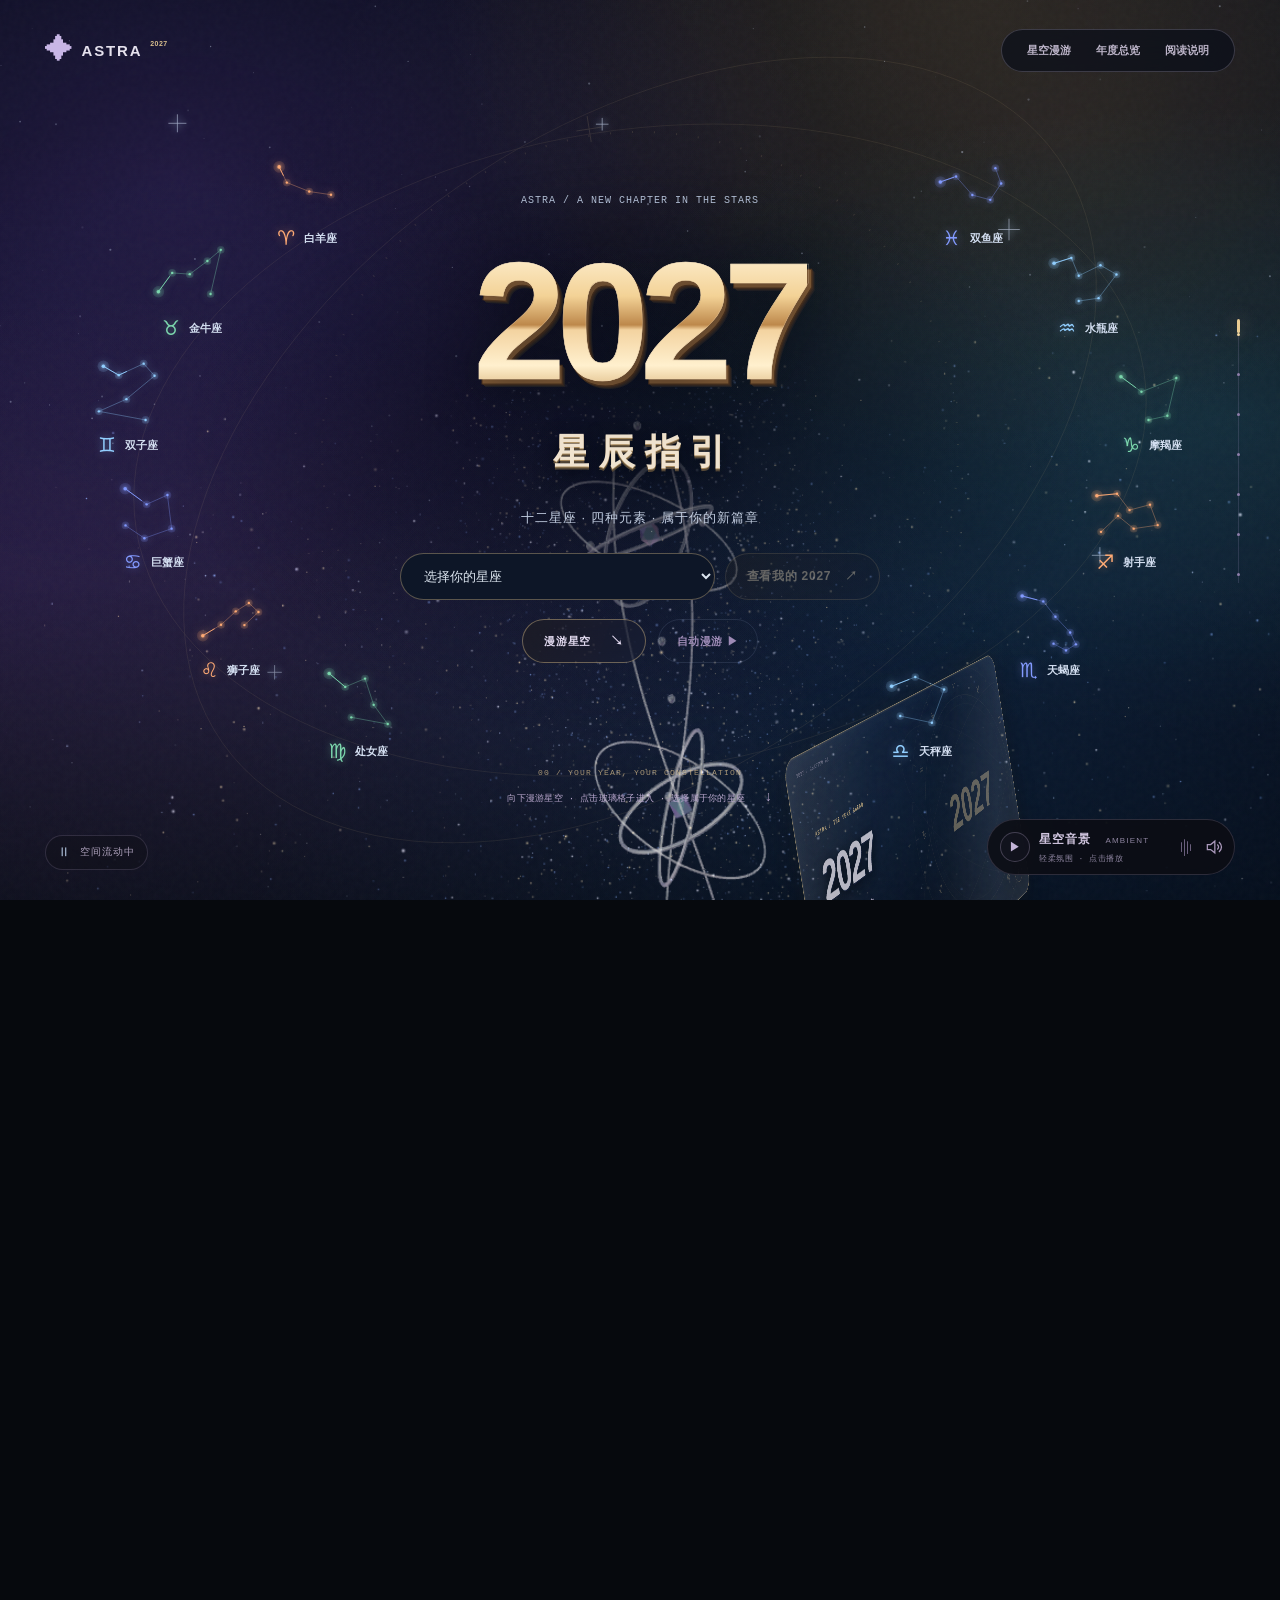
==== src/index.html @ cb162b9c "Publish ASTRA 2027 immersive zodiac website" ====
<!doctype html>
<html lang="zh-CN">
<head>
<meta charset="UTF-8">
<meta name="viewport" content="width=device-width,initial-scale=1">
<meta name="theme-color" content="#08090c">
<link rel="icon" href="data:image/svg+xml,%3Csvg xmlns='http://www.w3.org/2000/svg' viewBox='0 0 64 64'%3E%3Crect width='64' height='64' rx='16' fill='%2308090c'/%3E%3Cpath d='M32 8L38 26L56 32L38 38L32 56L26 38L8 32L26 26Z' fill='%23eacc93'/%3E%3C/svg%3E">
<meta name="description" content="2027 星辰指引 — 漫游十二星座的年度主题、爱情事业与月份指引。">
<title>2027 · 星辰指引</title>
<link rel="stylesheet" href="style.css">
<link rel="stylesheet" href="pages.css">
<link rel="stylesheet" href="theme.css">
<link rel="stylesheet" href="experience.css">
<link rel="stylesheet" href="detail.css">
<link rel="stylesheet" href="arrival.css">
<link rel="stylesheet" href="astrology.css">
<link rel="stylesheet" href="finish.css">
</head>
<body>
<section id="arrival-loader" hidden aria-label="进入 2027 星辰指引">
  <svg class="arrival-portal" viewBox="-500 -270 1000 540" aria-hidden="true">
    <defs>
      <linearGradient id="arrival-spectrum" x1="0" y1="0" x2="1" y2="1"><stop stop-color="#49dcff"/><stop offset=".45" stop-color="#5eacff"/><stop offset=".72" stop-color="#ba7cff"/><stop offset="1" stop-color="#f1a7cc"/></linearGradient>
      <pattern id="arrival-hatch" width="6" height="6" patternUnits="userSpaceOnUse" patternTransform="rotate(34)"><path d="M0 0V6" stroke="#64d7ea" stroke-width="1.4"/></pattern>
      <radialGradient id="arrival-core"><stop stop-color="#1b516a" stop-opacity=".12"/><stop offset="1" stop-color="#0b1824" stop-opacity="0"/></radialGradient>
    </defs>
    <g class="arrival-contours" fill="none" stroke="url(#arrival-spectrum)" stroke-width=".8"></g>
    <circle r="102" fill="#020406" stroke="url(#arrival-spectrum)" stroke-width="1"/>
    <circle class="arrival-orbit" r="110" fill="none" stroke="#78d8ec" stroke-opacity=".2" stroke-width=".6" stroke-dasharray="80 240"/>
    <circle r="51" fill="url(#arrival-hatch)" opacity=".28"/><circle r="95" fill="url(#arrival-core)"/>
  </svg>
  <div class="arrival-progress" role="progressbar" aria-label="载入进度" aria-valuemin="0" aria-valuemax="100" aria-valuenow="0"><span class="arrival-percent">00</span><span class="arrival-percent-sign">%</span></div>
  <p class="arrival-label">ASTRA <span>/</span> THE YEAR 2027</p>
  <span class="arrival-status sr-only" role="status">正在进入 2027 星辰空间</span>
</section>
<script src="arrival.js"></script>
<header class="header"><a class="brand" href="#/" aria-label="2027 星辰指引首页"><span class="brand-mark">✦</span> ASTRA<span class="brand-dot">2027</span></a><nav aria-label="主导航"><a class="nav-link active" href="#/work">星空漫游</a><a class="nav-link" href="#/overview">年度总览</a><a class="about-trigger nav-link" href="#/about">阅读说明</a></nav></header>
<main id="home-content">
<section class="hero" id="home" data-world="0" aria-labelledby="hero-title">
<div class="landscape" aria-hidden="true">
<svg viewBox="0 0 1600 1100" preserveAspectRatio="xMidYMid slice" xmlns="http://www.w3.org/2000/svg">
<defs>
<radialGradient id="starlight-glow"><stop stop-color="#c8e5ff" stop-opacity=".7"/><stop offset=".24" stop-color="#a3cdff" stop-opacity=".2"/><stop offset="1" stop-color="#a3cdff" stop-opacity="0"/></radialGradient>
<linearGradient id="sky" x2="0" y2="1"><stop stop-color="#050a16"/><stop offset=".45" stop-color="#102449"/><stop offset=".75" stop-color="#294768"/><stop offset="1" stop-color="#101624"/></linearGradient>
<radialGradient id="halo"><stop stop-color="#dce5ff" stop-opacity=".44"/><stop offset=".45" stop-color="#a1b8f1" stop-opacity=".18"/><stop offset="1" stop-color="#819de8" stop-opacity="0"/></radialGradient>
<radialGradient id="moon" cx=".32" cy=".25" r=".9"><stop stop-color="#e4efff"/><stop offset=".48" stop-color="#c3d4e8"/><stop offset=".8" stop-color="#93adc9"/><stop offset="1" stop-color="#6e8098"/></radialGradient>
<radialGradient id="crater" cx=".6" cy=".75"><stop stop-color="#a2aaa5" stop-opacity=".05"/><stop offset=".66" stop-color="#768b91" stop-opacity=".35"/><stop offset=".87" stop-color="#65777d" stop-opacity=".8"/><stop offset="1" stop-color="#edf0db" stop-opacity=".65"/></radialGradient>
<radialGradient id="moon-shade" cx=".3" cy=".28" r=".9"><stop offset=".4" stop-color="#122138" stop-opacity="0"/><stop offset="1" stop-color="#142442" stop-opacity=".38"/></radialGradient>
<linearGradient id="dune" x2=".4" y2="1"><stop stop-color="#66768e"/><stop offset=".22" stop-color="#263447"/><stop offset="1" stop-color="#101620"/></linearGradient>
<linearGradient id="front" x2="0" y2="1"><stop stop-color="#1f2a3a"/><stop offset="1" stop-color="#080e19"/></linearGradient>
<filter id="moon-surface" x="0" y="0" width="100%" height="100%"><feTurbulence type="fractalNoise" baseFrequency=".027" numOctaves="4" seed="12"/><feColorMatrix type="saturate" values="0"/><feComponentTransfer><feFuncA type="linear" slope=".35"/></feComponentTransfer><feBlend in="SourceGraphic" mode="multiply"/></filter>
<filter id="soft"><feGaussianBlur stdDeviation="9"/></filter>
<filter id="cloud-blur"><feGaussianBlur stdDeviation="15"/></filter>
<filter id="texture"><feTurbulence type="fractalNoise" baseFrequency=".8" numOctaves="3" stitchTiles="stitch"/><feColorMatrix type="saturate" values="0"/><feComponentTransfer><feFuncA type="linear" slope=".045"/></feComponentTransfer><feBlend in="SourceGraphic" mode="soft-light"/></filter>
<clipPath id="moon-clip"><circle cx="1060" cy="375" r="242"/></clipPath>
</defs>
<rect width="1600" height="1100" fill="url(#sky)"/>
<ellipse cx="1030" cy="420" rx="670" ry="580" fill="url(#halo)" class="moon-aura"/>
<g class="star-field"><circle class="star" cx="834.6" cy="590.8" r="1.73" fill="#fff1d4" style="--star-opacity:0.67;--twinkle:6.31s;--delay:-0.99s"/>
<circle class="star" cx="54.5" cy="286.6" r="1.12" fill="#b8ccff" style="--star-opacity:0.77;--twinkle:7.01s;--delay:-5.76s"/>
<circle class="star" cx="1090.7" cy="531.5" r="0.57" fill="#fff1d4" style="--star-opacity:0.29;--twinkle:7.06s;--delay:-7.88s"/>
<circle class="star" cx="249.8" cy="518.0" r="0.95" fill="#fff1d4" style="--star-opacity:0.38;--twinkle:5.70s;--delay:-7.94s"/>
<circle class="star" cx="1018.7" cy="232.6" r="0.52" fill="#b8ccff" style="--star-opacity:0.63;--twinkle:6.00s;--delay:-6.14s"/>
<circle class="star" cx="656.1" cy="374.4" r="0.75" fill="#b8ccff" style="--star-opacity:0.47;--twinkle:3.26s;--delay:-6.77s"/>
<circle class="star" cx="570.9" cy="700.8" r="0.79" fill="#e4edff" style="--star-opacity:0.77;--twinkle:4.19s;--delay:-5.01s"/>
<circle class="star" cx="1520.9" cy="389.4" r="1.71" fill="#b8ccff" style="--star-opacity:0.37;--twinkle:6.02s;--delay:-5.00s"/>
<circle class="star" cx="884.3" cy="103.2" r="1.04" fill="#b8ccff" style="--star-opacity:0.44;--twinkle:4.66s;--delay:-8.18s"/>
<circle class="star" cx="923.5" cy="206.3" r="0.46" fill="#b8ccff" style="--star-opacity:0.26;--twinkle:6.72s;--delay:-4.26s"/>
<circle class="star" cx="97.0" cy="152.8" r="0.68" fill="#fff1d4" style="--star-opacity:0.84;--twinkle:7.55s;--delay:-0.19s"/>
<circle class="star" cx="901.2" cy="503.9" r="0.81" fill="#fff1d4" style="--star-opacity:0.82;--twinkle:7.89s;--delay:-7.35s"/>
<circle class="star" cx="300.9" cy="726.7" r="1.31" fill="#fff1d4" style="--star-opacity:0.32;--twinkle:4.06s;--delay:-7.58s"/>
<circle class="star" cx="858.3" cy="589.6" r="1.28" fill="#b8ccff" style="--star-opacity:0.28;--twinkle:7.63s;--delay:-0.84s"/>
<circle class="star" cx="1227.0" cy="614.0" r="1.82" fill="#e4edff" style="--star-opacity:0.58;--twinkle:5.72s;--delay:-8.81s"/>
<circle class="star" cx="366.5" cy="699.7" r="0.97" fill="#b8ccff" style="--star-opacity:0.28;--twinkle:7.44s;--delay:-5.28s"/>
<circle class="star" cx="1311.3" cy="170.2" r="0.82" fill="#fff1d4" style="--star-opacity:0.52;--twinkle:7.84s;--delay:-6.77s"/>
<circle class="star" cx="373.0" cy="239.1" r="0.62" fill="#b8ccff" style="--star-opacity:0.61;--twinkle:7.81s;--delay:-5.20s"/>
<circle class="star" cx="830.6" cy="48.7" r="1.20" fill="#fff1d4" style="--star-opacity:0.35;--twinkle:7.82s;--delay:-2.08s"/>
<circle class="star" cx="506.0" cy="134.0" r="1.33" fill="#e4edff" style="--star-opacity:0.43;--twinkle:4.78s;--delay:-5.32s"/>
<circle class="star" cx="829.4" cy="386.8" r="0.62" fill="#fff1d4" style="--star-opacity:0.79;--twinkle:5.77s;--delay:-1.61s"/>
<circle class="star" cx="742.7" cy="626.1" r="1.94" fill="#b8ccff" style="--star-opacity:0.26;--twinkle:4.32s;--delay:-8.89s"/>
<circle class="star" cx="1314.3" cy="346.5" r="1.13" fill="#e4edff" style="--star-opacity:0.28;--twinkle:3.49s;--delay:-6.00s"/>
<circle class="star" cx="36.1" cy="91.2" r="1.09" fill="#b8ccff" style="--star-opacity:0.62;--twinkle:7.97s;--delay:-0.89s"/>
<circle class="star" cx="1444.0" cy="612.9" r="0.47" fill="#fff1d4" style="--star-opacity:0.74;--twinkle:7.62s;--delay:-7.81s"/>
<circle class="star" cx="59.2" cy="298.0" r="0.56" fill="#e4edff" style="--star-opacity:0.69;--twinkle:3.30s;--delay:-8.77s"/>
<circle class="star" cx="425.4" cy="267.0" r="1.30" fill="#fff1d4" style="--star-opacity:0.74;--twinkle:7.88s;--delay:-3.65s"/>
<circle class="star" cx="23.7" cy="550.1" r="0.76" fill="#fff1d4" style="--star-opacity:0.75;--twinkle:3.17s;--delay:-6.58s"/>
<circle class="star" cx="460.9" cy="241.6" r="1.93" fill="#e4edff" style="--star-opacity:0.80;--twinkle:7.11s;--delay:-3.98s"/>
<circle class="star" cx="413.8" cy="63.1" r="0.83" fill="#fff1d4" style="--star-opacity:0.37;--twinkle:4.83s;--delay:-1.92s"/>
<circle class="star" cx="1563.5" cy="576.8" r="0.59" fill="#b8ccff" style="--star-opacity:0.30;--twinkle:5.19s;--delay:-8.08s"/>
<circle class="star" cx="1242.9" cy="445.2" r="1.26" fill="#fff1d4" style="--star-opacity:0.59;--twinkle:3.82s;--delay:-4.81s"/>
<circle class="star" cx="511.7" cy="588.3" r="1.24" fill="#b8ccff" style="--star-opacity:0.29;--twinkle:4.18s;--delay:-8.12s"/>
<circle class="star" cx="249.9" cy="179.7" r="0.94" fill="#fff1d4" style="--star-opacity:0.70;--twinkle:6.75s;--delay:-7.19s"/>
<circle class="star" cx="467.0" cy="184.7" r="0.68" fill="#e4edff" style="--star-opacity:0.47;--twinkle:6.18s;--delay:-3.02s"/>
<circle class="star" cx="133.1" cy="72.3" r="1.70" fill="#e4edff" style="--star-opacity:0.81;--twinkle:3.36s;--delay:-3.06s"/>
<circle class="star" cx="1215.5" cy="241.4" r="1.32" fill="#fff1d4" style="--star-opacity:0.41;--twinkle:4.92s;--delay:-2.93s"/>
<circle class="star" cx="917.9" cy="465.2" r="0.84" fill="#fff1d4" style="--star-opacity:0.63;--twinkle:7.49s;--delay:-2.32s"/>
<circle class="star" cx="353.5" cy="402.1" r="0.78" fill="#fff1d4" style="--star-opacity:0.51;--twinkle:4.35s;--delay:-0.71s"/>
<circle class="star" cx="649.4" cy="664.5" r="0.63" fill="#b8ccff" style="--star-opacity:0.26;--twinkle:7.34s;--delay:-5.24s"/>
<circle class="star" cx="566.8" cy="478.0" r="0.81" fill="#fff1d4" style="--star-opacity:0.41;--twinkle:4.51s;--delay:-8.04s"/>
<circle class="star" cx="1494.6" cy="551.4" r="0.64" fill="#e4edff" style="--star-opacity:0.76;--twinkle:6.69s;--delay:-6.36s"/>
<circle class="star" cx="320.8" cy="560.3" r="1.56" fill="#fff1d4" style="--star-opacity:0.37;--twinkle:6.61s;--delay:-7.04s"/>
<circle class="star" cx="1492.6" cy="358.6" r="0.85" fill="#fff1d4" style="--star-opacity:0.30;--twinkle:4.18s;--delay:-3.92s"/>
<circle class="star" cx="632.6" cy="503.5" r="0.79" fill="#b8ccff" style="--star-opacity:0.76;--twinkle:6.46s;--delay:-2.15s"/>
<circle class="star" cx="1511.0" cy="679.5" r="1.22" fill="#b8ccff" style="--star-opacity:0.26;--twinkle:3.49s;--delay:-7.86s"/>
<circle class="star" cx="1037.1" cy="81.6" r="1.34" fill="#b8ccff" style="--star-opacity:0.27;--twinkle:5.36s;--delay:-1.79s"/>
<circle class="star" cx="416.4" cy="35.9" r="0.56" fill="#b8ccff" style="--star-opacity:0.28;--twinkle:7.50s;--delay:-7.64s"/>
<circle class="star" cx="1030.7" cy="392.6" r="1.03" fill="#fff1d4" style="--star-opacity:0.41;--twinkle:5.82s;--delay:-6.99s"/>
<circle class="star" cx="61.0" cy="396.3" r="2.23" fill="#fff1d4" style="--star-opacity:0.28;--twinkle:4.47s;--delay:-3.16s"/>
<circle class="star" cx="771.2" cy="162.8" r="0.90" fill="#e4edff" style="--star-opacity:0.47;--twinkle:5.39s;--delay:-2.96s"/>
<circle class="star" cx="1207.6" cy="364.9" r="1.33" fill="#e4edff" style="--star-opacity:0.61;--twinkle:6.98s;--delay:-3.13s"/>
<circle class="star" cx="1253.4" cy="623.1" r="0.55" fill="#fff1d4" style="--star-opacity:0.83;--twinkle:3.20s;--delay:-3.53s"/>
<circle class="star" cx="184.6" cy="545.0" r="0.58" fill="#e4edff" style="--star-opacity:0.58;--twinkle:5.21s;--delay:-6.11s"/>
<circle class="star" cx="1338.4" cy="23.1" r="0.98" fill="#e4edff" style="--star-opacity:0.33;--twinkle:4.10s;--delay:-7.11s"/>
<circle class="star" cx="485.6" cy="446.3" r="0.95" fill="#b8ccff" style="--star-opacity:0.30;--twinkle:3.02s;--delay:-4.15s"/>
<circle class="star" cx="1392.6" cy="396.5" r="1.87" fill="#e4edff" style="--star-opacity:0.77;--twinkle:3.47s;--delay:-5.82s"/>
<circle class="star" cx="479.9" cy="679.0" r="1.10" fill="#fff1d4" style="--star-opacity:0.75;--twinkle:3.77s;--delay:-8.61s"/>
<circle class="star" cx="1079.3" cy="499.7" r="1.22" fill="#fff1d4" style="--star-opacity:0.66;--twinkle:7.37s;--delay:-6.74s"/>
<circle class="star" cx="1263.9" cy="87.7" r="1.14" fill="#e4edff" style="--star-opacity:0.54;--twinkle:5.05s;--delay:-7.18s"/>
<circle class="star" cx="1075.5" cy="425.4" r="0.96" fill="#fff1d4" style="--star-opacity:0.49;--twinkle:3.65s;--delay:-6.62s"/>
<circle class="star" cx="1376.9" cy="608.4" r="1.04" fill="#b8ccff" style="--star-opacity:0.44;--twinkle:7.69s;--delay:-5.58s"/>
<circle class="star" cx="1327.7" cy="551.4" r="0.87" fill="#b8ccff" style="--star-opacity:0.51;--twinkle:7.06s;--delay:-5.56s"/>
<circle class="star" cx="325.6" cy="97.7" r="1.54" fill="#b8ccff" style="--star-opacity:0.77;--twinkle:4.81s;--delay:-3.86s"/>
<circle class="star" cx="1125.0" cy="394.7" r="0.92" fill="#e4edff" style="--star-opacity:0.26;--twinkle:5.71s;--delay:-6.81s"/>
<circle class="star" cx="1116.0" cy="241.4" r="1.15" fill="#e4edff" style="--star-opacity:0.84;--twinkle:4.79s;--delay:-5.48s"/>
<circle class="star" cx="511.6" cy="181.9" r="0.69" fill="#b8ccff" style="--star-opacity:0.80;--twinkle:3.55s;--delay:-0.21s"/>
<circle class="star" cx="228.8" cy="375.4" r="1.10" fill="#fff1d4" style="--star-opacity:0.25;--twinkle:3.04s;--delay:-3.44s"/>
<circle class="star" cx="1047.9" cy="297.2" r="0.70" fill="#e4edff" style="--star-opacity:0.33;--twinkle:3.09s;--delay:-8.45s"/>
<circle class="star" cx="749.3" cy="118.0" r="0.65" fill="#b8ccff" style="--star-opacity:0.67;--twinkle:4.31s;--delay:-6.56s"/>
<circle class="star" cx="716.8" cy="74.5" r="1.90" fill="#b8ccff" style="--star-opacity:0.31;--twinkle:5.59s;--delay:-5.23s"/>
<circle class="star" cx="521.4" cy="197.9" r="0.80" fill="#b8ccff" style="--star-opacity:0.73;--twinkle:4.34s;--delay:-1.46s"/>
<circle class="star" cx="822.9" cy="163.5" r="0.48" fill="#e4edff" style="--star-opacity:0.68;--twinkle:3.94s;--delay:-6.89s"/>
<circle class="star" cx="370.3" cy="374.4" r="0.60" fill="#fff1d4" style="--star-opacity:0.84;--twinkle:6.09s;--delay:-4.40s"/>
<circle class="star" cx="1355.2" cy="522.8" r="1.18" fill="#b8ccff" style="--star-opacity:0.50;--twinkle:4.68s;--delay:-4.87s"/>
<circle class="star" cx="928.1" cy="616.8" r="0.50" fill="#e4edff" style="--star-opacity:0.29;--twinkle:3.84s;--delay:-6.89s"/>
<circle class="star" cx="1286.8" cy="480.5" r="0.59" fill="#b8ccff" style="--star-opacity:0.36;--twinkle:4.67s;--delay:-6.69s"/>
<circle class="star" cx="1452.5" cy="626.6" r="1.76" fill="#e4edff" style="--star-opacity:0.59;--twinkle:7.81s;--delay:-2.64s"/>
<circle class="star" cx="1172.4" cy="721.9" r="0.82" fill="#e4edff" style="--star-opacity:0.59;--twinkle:5.14s;--delay:-7.93s"/>
<circle class="star" cx="500.2" cy="401.9" r="1.02" fill="#fff1d4" style="--star-opacity:0.71;--twinkle:5.64s;--delay:-2.97s"/>
<circle class="star" cx="1536.1" cy="245.5" r="0.45" fill="#b8ccff" style="--star-opacity:0.72;--twinkle:3.42s;--delay:-5.28s"/>
<circle class="star" cx="800.2" cy="672.2" r="0.53" fill="#b8ccff" style="--star-opacity:0.34;--twinkle:7.23s;--delay:-4.28s"/>
<circle class="star" cx="1473.8" cy="596.4" r="1.20" fill="#b8ccff" style="--star-opacity:0.83;--twinkle:6.04s;--delay:-7.21s"/>
<circle class="star" cx="671.7" cy="575.7" r="1.18" fill="#e4edff" style="--star-opacity:0.71;--twinkle:6.21s;--delay:-3.72s"/>
<circle class="star" cx="403.2" cy="207.2" r="1.64" fill="#b8ccff" style="--star-opacity:0.33;--twinkle:4.61s;--delay:-7.02s"/>
<circle class="star" cx="447.2" cy="705.2" r="1.20" fill="#b8ccff" style="--star-opacity:0.79;--twinkle:4.94s;--delay:-6.10s"/>
<circle class="star" cx="834.5" cy="126.4" r="1.34" fill="#b8ccff" style="--star-opacity:0.26;--twinkle:6.25s;--delay:-0.51s"/>
<circle class="star" cx="459.9" cy="451.9" r="1.02" fill="#b8ccff" style="--star-opacity:0.79;--twinkle:5.55s;--delay:-6.33s"/>
<circle class="star" cx="1106.6" cy="33.3" r="0.47" fill="#e4edff" style="--star-opacity:0.70;--twinkle:7.11s;--delay:-3.55s"/>
<circle class="star" cx="1500.6" cy="259.8" r="1.20" fill="#e4edff" style="--star-opacity:0.70;--twinkle:7.55s;--delay:-5.44s"/>
<circle class="star" cx="1400.5" cy="206.6" r="0.91" fill="#fff1d4" style="--star-opacity:0.81;--twinkle:7.07s;--delay:-0.05s"/>
<circle class="star" cx="1510.3" cy="593.3" r="1.97" fill="#e4edff" style="--star-opacity:0.58;--twinkle:3.66s;--delay:-4.02s"/>
<circle class="star" cx="1465.6" cy="236.6" r="0.53" fill="#fff1d4" style="--star-opacity:0.47;--twinkle:4.00s;--delay:-4.62s"/>
<circle class="star" cx="1453.5" cy="414.5" r="0.64" fill="#e4edff" style="--star-opacity:0.47;--twinkle:3.48s;--delay:-6.92s"/>
<circle class="star" cx="1182.0" cy="491.0" r="1.10" fill="#fff1d4" style="--star-opacity:0.42;--twinkle:6.18s;--delay:-4.97s"/>
<circle class="star" cx="851.1" cy="399.7" r="0.65" fill="#e4edff" style="--star-opacity:0.43;--twinkle:5.85s;--delay:-8.26s"/>
<circle class="star" cx="732.1" cy="452.3" r="1.22" fill="#e4edff" style="--star-opacity:0.79;--twinkle:3.46s;--delay:-1.82s"/>
<circle class="star" cx="1264.2" cy="276.7" r="1.27" fill="#b8ccff" style="--star-opacity:0.82;--twinkle:3.34s;--delay:-3.88s"/>
<circle class="star" cx="860.8" cy="429.4" r="1.63" fill="#fff1d4" style="--star-opacity:0.70;--twinkle:5.46s;--delay:-6.25s"/>
<circle class="star" cx="19.4" cy="304.3" r="0.63" fill="#e4edff" style="--star-opacity:0.32;--twinkle:4.35s;--delay:-5.52s"/>
<circle class="star" cx="1243.6" cy="140.5" r="1.24" fill="#fff1d4" style="--star-opacity:0.61;--twinkle:4.93s;--delay:-6.70s"/>
<circle class="star" cx="199.9" cy="202.8" r="1.23" fill="#e4edff" style="--star-opacity:0.37;--twinkle:7.79s;--delay:-3.26s"/>
<circle class="star" cx="1534.8" cy="489.2" r="1.28" fill="#b8ccff" style="--star-opacity:0.79;--twinkle:3.44s;--delay:-4.36s"/>
<circle class="star" cx="484.7" cy="406.3" r="1.30" fill="#b8ccff" style="--star-opacity:0.60;--twinkle:7.49s;--delay:-6.33s"/>
<circle class="star" cx="403.5" cy="224.9" r="1.31" fill="#b8ccff" style="--star-opacity:0.35;--twinkle:6.02s;--delay:-5.73s"/>
<circle class="star" cx="546.7" cy="202.2" r="1.77" fill="#b8ccff" style="--star-opacity:0.66;--twinkle:7.32s;--delay:-2.65s"/>
<circle class="star" cx="596.9" cy="389.7" r="0.70" fill="#e4edff" style="--star-opacity:0.38;--twinkle:6.09s;--delay:-5.13s"/>
<circle class="star" cx="653.3" cy="180.3" r="0.74" fill="#b8ccff" style="--star-opacity:0.82;--twinkle:4.23s;--delay:-1.74s"/>
<circle class="star" cx="1088.1" cy="628.9" r="0.56" fill="#fff1d4" style="--star-opacity:0.50;--twinkle:6.58s;--delay:-6.14s"/>
<circle class="star" cx="108.6" cy="102.0" r="0.91" fill="#b8ccff" style="--star-opacity:0.40;--twinkle:7.69s;--delay:-3.10s"/>
<circle class="star" cx="1516.3" cy="426.3" r="1.02" fill="#fff1d4" style="--star-opacity:0.40;--twinkle:3.39s;--delay:-7.53s"/>
<circle class="star" cx="597.3" cy="163.5" r="0.58" fill="#b8ccff" style="--star-opacity:0.51;--twinkle:3.28s;--delay:-7.32s"/>
<circle class="star" cx="1059.7" cy="670.2" r="1.77" fill="#b8ccff" style="--star-opacity:0.67;--twinkle:5.89s;--delay:-5.42s"/>
<circle class="star" cx="593.6" cy="210.7" r="0.48" fill="#b8ccff" style="--star-opacity:0.54;--twinkle:6.24s;--delay:-0.22s"/>
<circle class="star" cx="1446.7" cy="499.5" r="0.65" fill="#fff1d4" style="--star-opacity:0.30;--twinkle:6.16s;--delay:-6.85s"/>
<circle class="star" cx="688.8" cy="574.9" r="0.67" fill="#b8ccff" style="--star-opacity:0.29;--twinkle:3.12s;--delay:-5.63s"/>
<circle class="star" cx="1444.0" cy="432.2" r="0.97" fill="#b8ccff" style="--star-opacity:0.64;--twinkle:4.64s;--delay:-4.86s"/>
<circle class="star" cx="60.4" cy="52.3" r="0.88" fill="#e4edff" style="--star-opacity:0.35;--twinkle:3.72s;--delay:-6.94s"/>
<circle class="star" cx="1199.9" cy="379.5" r="1.11" fill="#b8ccff" style="--star-opacity:0.73;--twinkle:7.13s;--delay:-1.80s"/>
<circle class="star" cx="1390.5" cy="362.0" r="1.95" fill="#fff1d4" style="--star-opacity:0.36;--twinkle:6.55s;--delay:-2.22s"/>
<circle class="star" cx="225.7" cy="316.3" r="1.34" fill="#b8ccff" style="--star-opacity:0.31;--twinkle:6.47s;--delay:-0.90s"/>
<circle class="star" cx="639.4" cy="525.9" r="1.00" fill="#b8ccff" style="--star-opacity:0.43;--twinkle:6.38s;--delay:-1.79s"/>
<circle class="star" cx="261.0" cy="381.6" r="1.22" fill="#e4edff" style="--star-opacity:0.73;--twinkle:7.27s;--delay:-6.91s"/>
<circle class="star" cx="261.8" cy="263.2" r="0.50" fill="#b8ccff" style="--star-opacity:0.63;--twinkle:7.58s;--delay:-0.28s"/>
<circle class="star" cx="1015.6" cy="424.0" r="0.72" fill="#e4edff" style="--star-opacity:0.56;--twinkle:6.57s;--delay:-4.58s"/>
<circle class="star" cx="1284.7" cy="428.1" r="1.31" fill="#b8ccff" style="--star-opacity:0.78;--twinkle:7.71s;--delay:-5.88s"/>
<circle class="star" cx="678.1" cy="139.5" r="1.90" fill="#e4edff" style="--star-opacity:0.54;--twinkle:3.26s;--delay:-2.59s"/>
<circle class="star" cx="871.5" cy="137.4" r="1.25" fill="#b8ccff" style="--star-opacity:0.29;--twinkle:7.54s;--delay:-4.80s"/>
<circle class="star" cx="1368.3" cy="532.6" r="0.92" fill="#b8ccff" style="--star-opacity:0.81;--twinkle:4.58s;--delay:-3.26s"/>
<circle class="star" cx="1370.0" cy="475.5" r="1.15" fill="#e4edff" style="--star-opacity:0.74;--twinkle:4.54s;--delay:-3.85s"/>
<circle class="star" cx="975.1" cy="224.9" r="0.59" fill="#fff1d4" style="--star-opacity:0.80;--twinkle:4.11s;--delay:-3.42s"/>
<circle class="star" cx="512.9" cy="116.2" r="1.26" fill="#e4edff" style="--star-opacity:0.81;--twinkle:3.42s;--delay:-1.49s"/>
<circle class="star" cx="250.4" cy="387.3" r="0.83" fill="#fff1d4" style="--star-opacity:0.81;--twinkle:6.17s;--delay:-1.87s"/>
<circle class="star" cx="984.2" cy="498.0" r="1.81" fill="#b8ccff" style="--star-opacity:0.53;--twinkle:7.96s;--delay:-4.98s"/>
<circle class="star" cx="446.3" cy="525.6" r="1.28" fill="#e4edff" style="--star-opacity:0.71;--twinkle:4.49s;--delay:-2.87s"/>
<circle class="star" cx="94.8" cy="227.0" r="0.64" fill="#fff1d4" style="--star-opacity:0.57;--twinkle:6.95s;--delay:-0.80s"/>
<circle class="star" cx="697.5" cy="302.5" r="0.93" fill="#e4edff" style="--star-opacity:0.71;--twinkle:4.99s;--delay:-2.08s"/>
<circle class="star" cx="336.6" cy="637.7" r="1.00" fill="#fff1d4" style="--star-opacity:0.50;--twinkle:6.20s;--delay:-2.94s"/>
<circle class="star" cx="266.0" cy="341.1" r="0.63" fill="#b8ccff" style="--star-opacity:0.66;--twinkle:6.35s;--delay:-7.66s"/>
<circle class="star" cx="1027.6" cy="213.3" r="0.96" fill="#b8ccff" style="--star-opacity:0.38;--twinkle:5.30s;--delay:-6.02s"/>
<circle class="star" cx="282.7" cy="290.7" r="2.26" fill="#e4edff" style="--star-opacity:0.38;--twinkle:4.58s;--delay:-7.69s"/>
<circle class="star" cx="1476.5" cy="152.3" r="0.69" fill="#fff1d4" style="--star-opacity:0.75;--twinkle:4.88s;--delay:-6.78s"/>
<circle class="star" cx="1232.6" cy="308.6" r="0.56" fill="#e4edff" style="--star-opacity:0.64;--twinkle:7.53s;--delay:-7.71s"/>
<circle class="star" cx="318.0" cy="592.1" r="0.99" fill="#fff1d4" style="--star-opacity:0.65;--twinkle:4.45s;--delay:-6.59s"/>
<circle class="star" cx="1116.6" cy="719.1" r="0.63" fill="#b8ccff" style="--star-opacity:0.51;--twinkle:3.12s;--delay:-2.62s"/>
<circle class="star" cx="510.0" cy="21.4" r="1.08" fill="#b8ccff" style="--star-opacity:0.29;--twinkle:5.27s;--delay:-2.60s"/>
<circle class="star" cx="760.1" cy="358.2" r="1.04" fill="#e4edff" style="--star-opacity:0.28;--twinkle:7.92s;--delay:-0.82s"/>
<circle class="star" cx="593.0" cy="568.2" r="2.28" fill="#b8ccff" style="--star-opacity:0.53;--twinkle:7.86s;--delay:-5.38s"/>
<circle class="star" cx="881.0" cy="196.9" r="1.30" fill="#fff1d4" style="--star-opacity:0.46;--twinkle:5.16s;--delay:-3.79s"/>
<circle class="star" cx="510.1" cy="84.1" r="0.48" fill="#fff1d4" style="--star-opacity:0.42;--twinkle:7.74s;--delay:-4.54s"/>
<circle class="star" cx="28.2" cy="345.6" r="0.93" fill="#b8ccff" style="--star-opacity:0.51;--twinkle:6.34s;--delay:-4.67s"/>
<circle class="star" cx="373.3" cy="413.0" r="1.04" fill="#b8ccff" style="--star-opacity:0.60;--twinkle:5.57s;--delay:-2.05s"/>
<circle class="star" cx="693.9" cy="236.9" r="0.81" fill="#b8ccff" style="--star-opacity:0.26;--twinkle:6.44s;--delay:-0.43s"/>
<circle class="star" cx="781.8" cy="676.3" r="1.08" fill="#b8ccff" style="--star-opacity:0.83;--twinkle:4.36s;--delay:-6.02s"/>
<circle class="star" cx="1417.9" cy="295.2" r="1.55" fill="#e4edff" style="--star-opacity:0.77;--twinkle:7.03s;--delay:-4.81s"/>
<circle class="star" cx="328.9" cy="442.2" r="0.84" fill="#fff1d4" style="--star-opacity:0.43;--twinkle:7.47s;--delay:-8.90s"/>
<circle class="star" cx="1546.4" cy="530.6" r="1.31" fill="#fff1d4" style="--star-opacity:0.49;--twinkle:3.27s;--delay:-7.22s"/>
<circle class="star" cx="1552.4" cy="382.1" r="1.33" fill="#e4edff" style="--star-opacity:0.49;--twinkle:3.02s;--delay:-8.19s"/>
<circle class="star" cx="1557.6" cy="469.1" r="0.98" fill="#e4edff" style="--star-opacity:0.27;--twinkle:6.20s;--delay:-8.41s"/>
<circle class="star" cx="1322.9" cy="24.0" r="0.89" fill="#fff1d4" style="--star-opacity:0.68;--twinkle:3.19s;--delay:-5.07s"/>
<circle class="star" cx="1088.2" cy="532.8" r="0.51" fill="#e4edff" style="--star-opacity:0.65;--twinkle:3.01s;--delay:-1.25s"/>
<circle class="star" cx="1316.8" cy="271.5" r="2.22" fill="#fff1d4" style="--star-opacity:0.83;--twinkle:6.76s;--delay:-2.62s"/>
<circle class="star" cx="100.7" cy="457.9" r="0.46" fill="#e4edff" style="--star-opacity:0.38;--twinkle:3.38s;--delay:-7.42s"/>
<circle class="star" cx="182.9" cy="414.6" r="0.88" fill="#b8ccff" style="--star-opacity:0.26;--twinkle:7.32s;--delay:-7.23s"/>
<circle class="star" cx="1504.5" cy="582.6" r="0.71" fill="#fff1d4" style="--star-opacity:0.27;--twinkle:5.73s;--delay:-1.86s"/>
<circle class="star" cx="1451.3" cy="86.7" r="0.52" fill="#b8ccff" style="--star-opacity:0.36;--twinkle:5.06s;--delay:-3.39s"/>
<circle class="star" cx="1214.7" cy="33.7" r="0.49" fill="#fff1d4" style="--star-opacity:0.66;--twinkle:6.06s;--delay:-5.90s"/>
<circle class="star" cx="149.0" cy="432.9" r="1.16" fill="#b8ccff" style="--star-opacity:0.38;--twinkle:3.81s;--delay:-6.39s"/>
<circle class="star" cx="1512.7" cy="650.0" r="2.08" fill="#fff1d4" style="--star-opacity:0.57;--twinkle:4.05s;--delay:-0.71s"/>
<circle class="star" cx="1317.8" cy="108.1" r="1.26" fill="#e4edff" style="--star-opacity:0.31;--twinkle:6.12s;--delay:-2.61s"/>
<circle class="star" cx="1203.0" cy="35.0" r="1.26" fill="#b8ccff" style="--star-opacity:0.57;--twinkle:7.12s;--delay:-1.42s"/>
<circle class="star" cx="509.9" cy="346.0" r="1.24" fill="#fff1d4" style="--star-opacity:0.32;--twinkle:5.82s;--delay:-0.14s"/>
<circle class="star" cx="900.1" cy="344.1" r="0.97" fill="#e4edff" style="--star-opacity:0.35;--twinkle:7.67s;--delay:-4.16s"/>
<circle class="star" cx="1383.8" cy="185.0" r="0.70" fill="#b8ccff" style="--star-opacity:0.63;--twinkle:6.10s;--delay:-3.07s"/>
<circle class="star" cx="397.9" cy="178.9" r="1.22" fill="#fff1d4" style="--star-opacity:0.43;--twinkle:7.10s;--delay:-3.70s"/>
<circle class="star" cx="1063.5" cy="319.6" r="2.09" fill="#e4edff" style="--star-opacity:0.70;--twinkle:4.77s;--delay:-0.25s"/>
<circle class="star" cx="1325.9" cy="522.7" r="1.03" fill="#b8ccff" style="--star-opacity:0.69;--twinkle:3.09s;--delay:-5.34s"/>
<circle class="star" cx="309.8" cy="272.1" r="0.95" fill="#b8ccff" style="--star-opacity:0.60;--twinkle:6.93s;--delay:-1.77s"/>
<circle class="star" cx="1290.4" cy="573.4" r="0.60" fill="#b8ccff" style="--star-opacity:0.51;--twinkle:4.90s;--delay:-1.68s"/>
<circle class="star" cx="553.9" cy="23.8" r="0.81" fill="#fff1d4" style="--star-opacity:0.81;--twinkle:4.28s;--delay:-4.74s"/>
<circle class="star" cx="876.5" cy="365.6" r="0.69" fill="#fff1d4" style="--star-opacity:0.50;--twinkle:7.28s;--delay:-5.94s"/>
<circle class="star" cx="1441.6" cy="728.6" r="1.15" fill="#fff1d4" style="--star-opacity:0.34;--twinkle:7.42s;--delay:-7.24s"/>
<circle class="star" cx="1209.9" cy="652.6" r="1.90" fill="#fff1d4" style="--star-opacity:0.29;--twinkle:3.09s;--delay:-7.96s"/>
<circle class="star" cx="1202.2" cy="492.4" r="1.05" fill="#fff1d4" style="--star-opacity:0.50;--twinkle:5.58s;--delay:-3.57s"/>
<circle class="star" cx="290.8" cy="422.8" r="0.46" fill="#b8ccff" style="--star-opacity:0.52;--twinkle:3.87s;--delay:-3.74s"/>
<circle class="star" cx="570.6" cy="283.2" r="0.49" fill="#fff1d4" style="--star-opacity:0.82;--twinkle:7.46s;--delay:-2.44s"/>
<circle class="star" cx="1016.0" cy="142.3" r="0.85" fill="#fff1d4" style="--star-opacity:0.74;--twinkle:3.45s;--delay:-3.33s"/>
<circle class="star" cx="285.3" cy="341.3" r="1.08" fill="#b8ccff" style="--star-opacity:0.68;--twinkle:4.31s;--delay:-0.70s"/>
<circle class="star" cx="82.0" cy="488.6" r="0.78" fill="#b8ccff" style="--star-opacity:0.74;--twinkle:7.80s;--delay:-8.14s"/>
<circle class="star" cx="1332.1" cy="136.4" r="2.12" fill="#fff1d4" style="--star-opacity:0.34;--twinkle:4.61s;--delay:-7.04s"/>
<circle class="star" cx="381.9" cy="380.5" r="1.04" fill="#e4edff" style="--star-opacity:0.45;--twinkle:6.14s;--delay:-4.67s"/>
<circle class="star" cx="68.4" cy="613.7" r="0.78" fill="#fff1d4" style="--star-opacity:0.45;--twinkle:6.29s;--delay:-4.46s"/>
<circle class="star" cx="1167.1" cy="260.7" r="1.19" fill="#fff1d4" style="--star-opacity:0.43;--twinkle:4.23s;--delay:-5.51s"/>
<circle class="star" cx="1022.4" cy="304.9" r="1.13" fill="#e4edff" style="--star-opacity:0.45;--twinkle:3.48s;--delay:-1.28s"/>
<circle class="star" cx="335.2" cy="50.1" r="1.17" fill="#fff1d4" style="--star-opacity:0.38;--twinkle:4.33s;--delay:-2.51s"/>
<circle class="star" cx="257.5" cy="115.9" r="0.73" fill="#e4edff" style="--star-opacity:0.54;--twinkle:3.13s;--delay:-5.44s"/>
<circle class="star" cx="1126.6" cy="400.9" r="1.52" fill="#fff1d4" style="--star-opacity:0.58;--twinkle:4.14s;--delay:-1.78s"/>
<circle class="star" cx="959.7" cy="587.1" r="0.99" fill="#e4edff" style="--star-opacity:0.64;--twinkle:5.37s;--delay:-6.62s"/>
<circle class="star" cx="1208.4" cy="448.8" r="1.23" fill="#fff1d4" style="--star-opacity:0.26;--twinkle:7.45s;--delay:-5.90s"/>
<circle class="star" cx="1376.6" cy="321.9" r="0.89" fill="#fff1d4" style="--star-opacity:0.56;--twinkle:3.75s;--delay:-7.63s"/>
<circle class="star" cx="1058.7" cy="458.7" r="0.95" fill="#b8ccff" style="--star-opacity:0.55;--twinkle:5.77s;--delay:-6.30s"/>
<circle class="star" cx="302.2" cy="76.3" r="0.76" fill="#fff1d4" style="--star-opacity:0.51;--twinkle:6.58s;--delay:-2.20s"/>
<circle class="star" cx="1345.4" cy="389.1" r="1.06" fill="#fff1d4" style="--star-opacity:0.71;--twinkle:7.88s;--delay:-0.36s"/>
<circle class="star" cx="141.6" cy="466.1" r="2.24" fill="#fff1d4" style="--star-opacity:0.71;--twinkle:3.57s;--delay:-4.06s"/>
<circle class="star" cx="1373.5" cy="706.7" r="1.34" fill="#b8ccff" style="--star-opacity:0.74;--twinkle:7.24s;--delay:-5.68s"/>
<circle class="star" cx="586.1" cy="717.5" r="0.71" fill="#b8ccff" style="--star-opacity:0.54;--twinkle:5.63s;--delay:-0.13s"/>
<circle class="star" cx="100.5" cy="159.7" r="0.49" fill="#b8ccff" style="--star-opacity:0.48;--twinkle:7.57s;--delay:-3.83s"/>
<circle class="star" cx="854.5" cy="39.1" r="1.34" fill="#fff1d4" style="--star-opacity:0.51;--twinkle:3.82s;--delay:-5.05s"/>
<circle class="star" cx="1251.9" cy="182.2" r="1.17" fill="#b8ccff" style="--star-opacity:0.79;--twinkle:3.76s;--delay:-6.66s"/>
<circle class="star" cx="1188.8" cy="637.7" r="1.29" fill="#b8ccff" style="--star-opacity:0.38;--twinkle:7.16s;--delay:-3.86s"/>
<circle class="star" cx="1077.5" cy="403.2" r="1.51" fill="#fff1d4" style="--star-opacity:0.41;--twinkle:6.53s;--delay:-5.18s"/>
<circle class="star" cx="14.3" cy="530.9" r="0.56" fill="#fff1d4" style="--star-opacity:0.65;--twinkle:3.22s;--delay:-0.28s"/>
<circle class="star" cx="400.6" cy="457.4" r="0.67" fill="#fff1d4" style="--star-opacity:0.29;--twinkle:3.24s;--delay:-0.49s"/>
<circle class="star" cx="206.8" cy="27.4" r="0.78" fill="#e4edff" style="--star-opacity:0.53;--twinkle:6.56s;--delay:-7.31s"/>
<circle class="star" cx="281.8" cy="150.6" r="0.89" fill="#e4edff" style="--star-opacity:0.43;--twinkle:4.15s;--delay:-8.16s"/>
<circle class="star" cx="746.6" cy="357.7" r="0.56" fill="#fff1d4" style="--star-opacity:0.55;--twinkle:3.10s;--delay:-7.99s"/>
<circle class="star" cx="1114.6" cy="61.7" r="0.87" fill="#b8ccff" style="--star-opacity:0.67;--twinkle:6.70s;--delay:-7.30s"/>
<circle class="star" cx="17.9" cy="671.4" r="2.08" fill="#e4edff" style="--star-opacity:0.54;--twinkle:7.76s;--delay:-4.73s"/>
<circle class="star" cx="1361.5" cy="432.8" r="0.97" fill="#fff1d4" style="--star-opacity:0.45;--twinkle:3.58s;--delay:-3.90s"/>
<circle class="star" cx="650.7" cy="144.9" r="1.31" fill="#e4edff" style="--star-opacity:0.48;--twinkle:6.07s;--delay:-1.23s"/>
<circle class="star" cx="974.9" cy="534.4" r="1.26" fill="#b8ccff" style="--star-opacity:0.48;--twinkle:7.26s;--delay:-5.86s"/>
<circle class="star" cx="863.3" cy="431.4" r="0.91" fill="#e4edff" style="--star-opacity:0.36;--twinkle:3.24s;--delay:-4.73s"/>
<circle class="star" cx="1166.6" cy="292.9" r="0.82" fill="#fff1d4" style="--star-opacity:0.43;--twinkle:6.46s;--delay:-8.45s"/>
<circle class="star" cx="644.8" cy="672.6" r="1.27" fill="#fff1d4" style="--star-opacity:0.82;--twinkle:5.78s;--delay:-4.04s"/>
<circle class="star" cx="886.9" cy="135.4" r="1.64" fill="#e4edff" style="--star-opacity:0.27;--twinkle:4.34s;--delay:-8.72s"/>
<circle class="star" cx="1176.4" cy="229.9" r="0.76" fill="#e4edff" style="--star-opacity:0.81;--twinkle:3.27s;--delay:-2.21s"/>
<circle class="star" cx="445.6" cy="548.3" r="0.55" fill="#fff1d4" style="--star-opacity:0.75;--twinkle:4.42s;--delay:-3.29s"/>
<circle class="star" cx="157.5" cy="615.8" r="1.24" fill="#fff1d4" style="--star-opacity:0.45;--twinkle:4.94s;--delay:-2.57s"/>
<circle class="star" cx="1175.9" cy="502.5" r="0.62" fill="#fff1d4" style="--star-opacity:0.62;--twinkle:4.86s;--delay:-3.83s"/>
<circle class="star" cx="457.8" cy="201.9" r="1.28" fill="#e4edff" style="--star-opacity:0.77;--twinkle:6.88s;--delay:-6.57s"/>
<circle class="star" cx="1101.3" cy="444.2" r="0.97" fill="#e4edff" style="--star-opacity:0.79;--twinkle:3.22s;--delay:-8.71s"/>
<circle class="star" cx="314.2" cy="81.0" r="2.05" fill="#e4edff" style="--star-opacity:0.35;--twinkle:7.95s;--delay:-2.12s"/>
<circle class="star" cx="720.5" cy="378.1" r="1.16" fill="#e4edff" style="--star-opacity:0.63;--twinkle:5.80s;--delay:-4.34s"/>
<circle class="star" cx="385.7" cy="294.3" r="0.51" fill="#e4edff" style="--star-opacity:0.68;--twinkle:3.29s;--delay:-8.50s"/>
<circle class="star" cx="846.3" cy="567.7" r="0.62" fill="#e4edff" style="--star-opacity:0.73;--twinkle:3.93s;--delay:-5.86s"/>
<circle class="star" cx="1177.1" cy="617.6" r="0.47" fill="#b8ccff" style="--star-opacity:0.55;--twinkle:4.58s;--delay:-7.01s"/>
<circle class="star" cx="1044.7" cy="663.5" r="1.23" fill="#b8ccff" style="--star-opacity:0.36;--twinkle:5.47s;--delay:-5.47s"/>
<circle class="star" cx="579.0" cy="286.7" r="1.30" fill="#e4edff" style="--star-opacity:0.58;--twinkle:6.92s;--delay:-0.03s"/>
<circle class="star" cx="463.7" cy="421.8" r="1.68" fill="#b8ccff" style="--star-opacity:0.71;--twinkle:3.20s;--delay:-7.70s"/>
<circle class="star" cx="1262.4" cy="550.1" r="0.52" fill="#e4edff" style="--star-opacity:0.39;--twinkle:7.37s;--delay:-7.00s"/>
<circle class="star" cx="108.7" cy="344.2" r="1.27" fill="#e4edff" style="--star-opacity:0.43;--twinkle:4.85s;--delay:-0.81s"/>
<circle class="star" cx="443.0" cy="277.7" r="0.81" fill="#b8ccff" style="--star-opacity:0.47;--twinkle:4.12s;--delay:-6.63s"/>
<circle class="star" cx="1244.4" cy="384.0" r="0.69" fill="#e4edff" style="--star-opacity:0.69;--twinkle:3.70s;--delay:-4.38s"/>
<circle class="star" cx="800.6" cy="506.0" r="0.82" fill="#e4edff" style="--star-opacity:0.74;--twinkle:3.91s;--delay:-6.11s"/>
<circle class="star" cx="1487.6" cy="476.4" r="0.55" fill="#b8ccff" style="--star-opacity:0.42;--twinkle:7.95s;--delay:-6.00s"/>
<circle class="star" cx="832.8" cy="507.9" r="2.20" fill="#e4edff" style="--star-opacity:0.63;--twinkle:4.00s;--delay:-6.46s"/>
<circle class="star" cx="748.4" cy="113.0" r="1.06" fill="#e4edff" style="--star-opacity:0.76;--twinkle:6.83s;--delay:-2.49s"/>
<circle class="star" cx="1014.0" cy="121.8" r="0.95" fill="#e4edff" style="--star-opacity:0.34;--twinkle:6.33s;--delay:-5.87s"/>
<circle class="star" cx="430.7" cy="525.4" r="0.81" fill="#e4edff" style="--star-opacity:0.32;--twinkle:5.68s;--delay:-7.35s"/>
<circle class="star" cx="1324.3" cy="26.4" r="0.55" fill="#e4edff" style="--star-opacity:0.74;--twinkle:6.59s;--delay:-7.79s"/>
<circle class="star" cx="447.3" cy="480.6" r="0.97" fill="#e4edff" style="--star-opacity:0.40;--twinkle:3.29s;--delay:-6.55s"/>
<circle class="star" cx="951.2" cy="526.5" r="1.12" fill="#b8ccff" style="--star-opacity:0.67;--twinkle:7.50s;--delay:-0.36s"/>
<circle class="star" cx="425.5" cy="458.1" r="2.19" fill="#b8ccff" style="--star-opacity:0.39;--twinkle:3.70s;--delay:-6.28s"/>
<circle class="star" cx="841.3" cy="597.0" r="1.12" fill="#fff1d4" style="--star-opacity:0.68;--twinkle:5.49s;--delay:-0.91s"/>
<circle class="star" cx="1457.2" cy="676.6" r="1.27" fill="#b8ccff" style="--star-opacity:0.73;--twinkle:4.47s;--delay:-3.76s"/>
<circle class="star" cx="931.5" cy="246.4" r="0.89" fill="#b8ccff" style="--star-opacity:0.65;--twinkle:7.44s;--delay:-7.73s"/>
<circle class="star" cx="823.7" cy="279.2" r="1.22" fill="#e4edff" style="--star-opacity:0.80;--twinkle:6.41s;--delay:-8.53s"/>
<circle class="star" cx="643.0" cy="661.2" r="0.97" fill="#fff1d4" style="--star-opacity:0.77;--twinkle:4.01s;--delay:-6.62s"/>
<circle class="star" cx="17.4" cy="475.8" r="1.13" fill="#b8ccff" style="--star-opacity:0.36;--twinkle:7.05s;--delay:-2.40s"/>
<circle class="star" cx="860.9" cy="145.4" r="1.73" fill="#e4edff" style="--star-opacity:0.40;--twinkle:6.04s;--delay:-3.28s"/>
<circle class="star" cx="1022.8" cy="711.4" r="0.98" fill="#fff1d4" style="--star-opacity:0.76;--twinkle:4.51s;--delay:-3.77s"/>
<circle class="star" cx="1496.8" cy="521.0" r="0.78" fill="#e4edff" style="--star-opacity:0.27;--twinkle:7.04s;--delay:-3.07s"/>
<circle class="star" cx="635.5" cy="273.4" r="0.87" fill="#fff1d4" style="--star-opacity:0.36;--twinkle:6.79s;--delay:-2.25s"/>
<circle class="star" cx="992.0" cy="368.3" r="0.67" fill="#fff1d4" style="--star-opacity:0.43;--twinkle:4.09s;--delay:-3.92s"/>
<circle class="star" cx="437.3" cy="352.9" r="0.94" fill="#fff1d4" style="--star-opacity:0.41;--twinkle:6.94s;--delay:-6.12s"/>
<circle class="star" cx="943.1" cy="436.5" r="0.94" fill="#e4edff" style="--star-opacity:0.74;--twinkle:3.10s;--delay:-5.09s"/>
<circle class="star" cx="1005.8" cy="472.4" r="1.64" fill="#b8ccff" style="--star-opacity:0.82;--twinkle:7.75s;--delay:-6.15s"/>
<circle class="star" cx="934.2" cy="552.6" r="0.95" fill="#e4edff" style="--star-opacity:0.41;--twinkle:5.79s;--delay:-5.75s"/>
<circle class="star" cx="809.6" cy="327.9" r="0.83" fill="#e4edff" style="--star-opacity:0.64;--twinkle:4.81s;--delay:-7.13s"/>
<circle class="star" cx="618.6" cy="592.1" r="0.73" fill="#b8ccff" style="--star-opacity:0.48;--twinkle:3.55s;--delay:-4.87s"/>
<circle class="star" cx="1040.3" cy="588.8" r="0.85" fill="#b8ccff" style="--star-opacity:0.57;--twinkle:7.99s;--delay:-5.70s"/>
<circle class="star" cx="665.7" cy="540.0" r="0.52" fill="#fff1d4" style="--star-opacity:0.60;--twinkle:4.64s;--delay:-2.56s"/>
<circle class="star" cx="1085.5" cy="522.4" r="1.28" fill="#e4edff" style="--star-opacity:0.81;--twinkle:7.63s;--delay:-0.75s"/>
<circle class="star" cx="74.0" cy="244.1" r="1.93" fill="#e4edff" style="--star-opacity:0.48;--twinkle:4.13s;--delay:-2.85s"/>
<circle class="star" cx="114.7" cy="531.9" r="0.62" fill="#e4edff" style="--star-opacity:0.75;--twinkle:3.38s;--delay:-7.50s"/>
<circle class="star" cx="556.3" cy="71.7" r="0.64" fill="#e4edff" style="--star-opacity:0.73;--twinkle:7.74s;--delay:-4.46s"/>
<circle class="star" cx="200.2" cy="570.1" r="1.31" fill="#fff1d4" style="--star-opacity:0.70;--twinkle:3.50s;--delay:-7.23s"/>
<circle class="star" cx="441.2" cy="84.8" r="1.23" fill="#e4edff" style="--star-opacity:0.55;--twinkle:6.17s;--delay:-6.15s"/>
<circle class="star" cx="1058.2" cy="380.9" r="1.35" fill="#fff1d4" style="--star-opacity:0.54;--twinkle:7.70s;--delay:-3.16s"/>
<circle class="star" cx="1373.6" cy="696.5" r="0.97" fill="#fff1d4" style="--star-opacity:0.27;--twinkle:7.85s;--delay:-3.36s"/>
<circle class="star" cx="310.6" cy="541.1" r="1.86" fill="#e4edff" style="--star-opacity:0.61;--twinkle:5.89s;--delay:-8.97s"/>
<circle class="star" cx="172.1" cy="619.0" r="1.06" fill="#fff1d4" style="--star-opacity:0.42;--twinkle:4.36s;--delay:-3.61s"/>
<circle class="star" cx="16.9" cy="613.5" r="1.24" fill="#fff1d4" style="--star-opacity:0.61;--twinkle:5.09s;--delay:-6.85s"/>
<circle class="star" cx="364.6" cy="194.7" r="1.35" fill="#b8ccff" style="--star-opacity:0.34;--twinkle:3.19s;--delay:-0.11s"/>
<circle class="star" cx="157.8" cy="597.5" r="1.04" fill="#e4edff" style="--star-opacity:0.70;--twinkle:7.81s;--delay:-8.37s"/>
<circle class="star" cx="83.9" cy="74.1" r="0.67" fill="#e4edff" style="--star-opacity:0.70;--twinkle:5.46s;--delay:-5.21s"/>
<circle class="star" cx="541.3" cy="514.6" r="1.10" fill="#b8ccff" style="--star-opacity:0.52;--twinkle:5.80s;--delay:-7.07s"/>
<circle class="star" cx="405.2" cy="42.7" r="1.83" fill="#e4edff" style="--star-opacity:0.62;--twinkle:6.22s;--delay:-6.66s"/>
<circle class="star" cx="591.0" cy="282.1" r="1.20" fill="#b8ccff" style="--star-opacity:0.84;--twinkle:3.44s;--delay:-2.65s"/>
<circle class="star" cx="1017.4" cy="190.1" r="0.59" fill="#b8ccff" style="--star-opacity:0.50;--twinkle:4.38s;--delay:-2.22s"/>
<circle class="star" cx="1398.4" cy="107.2" r="1.16" fill="#fff1d4" style="--star-opacity:0.52;--twinkle:3.13s;--delay:-3.29s"/>
<circle class="star" cx="684.7" cy="119.8" r="1.32" fill="#b8ccff" style="--star-opacity:0.54;--twinkle:7.97s;--delay:-3.99s"/>
<circle class="star" cx="1494.6" cy="269.9" r="1.07" fill="#b8ccff" style="--star-opacity:0.35;--twinkle:3.35s;--delay:-4.17s"/>
<circle class="star" cx="265.9" cy="87.1" r="0.59" fill="#b8ccff" style="--star-opacity:0.71;--twinkle:7.84s;--delay:-1.89s"/>
<circle class="star" cx="69.4" cy="499.9" r="2.08" fill="#b8ccff" style="--star-opacity:0.38;--twinkle:5.51s;--delay:-3.38s"/>
<circle class="star" cx="617.5" cy="360.3" r="1.34" fill="#e4edff" style="--star-opacity:0.47;--twinkle:7.03s;--delay:-5.35s"/>
<circle class="star" cx="629.0" cy="283.8" r="0.55" fill="#fff1d4" style="--star-opacity:0.74;--twinkle:7.49s;--delay:-8.39s"/>
<circle class="star" cx="134.0" cy="713.6" r="1.33" fill="#fff1d4" style="--star-opacity:0.73;--twinkle:7.11s;--delay:-3.81s"/>
<circle class="star" cx="1182.6" cy="559.2" r="0.77" fill="#b8ccff" style="--star-opacity:0.79;--twinkle:5.64s;--delay:-4.58s"/>
<circle class="star" cx="715.9" cy="437.0" r="0.74" fill="#b8ccff" style="--star-opacity:0.63;--twinkle:5.72s;--delay:-1.10s"/></g>
<g class="star-glints"><g class="star-glint" style="--glint-duration:6.47s;--glint-delay:-1.72s;--glint-peak:0.59"><circle cx="1518.5" cy="337.9" r="20.1" fill="url(#starlight-glow)"/><path d="M1518.5 327.9L1519.3 337.1L1528.5 337.9L1519.3 338.7L1518.5 347.9L1517.7 338.7L1508.4 337.9L1517.7 337.1Z" fill="#e9f3ff"/><circle cx="1518.5" cy="337.9" r="1.5" fill="#fff9e9"/></g>
<g class="star-glint" style="--glint-duration:7.07s;--glint-delay:-6.98s;--glint-peak:0.60"><circle cx="952.1" cy="130.6" r="15.4" fill="url(#starlight-glow)"/><path d="M952.1 122.9L952.9 129.8L959.8 130.6L952.9 131.4L952.1 138.3L951.3 131.4L944.5 130.6L951.3 129.8Z" fill="#e9f3ff"/><circle cx="952.1" cy="130.6" r="1.5" fill="#fff9e9"/></g>
<g class="star-glint" style="--glint-duration:3.70s;--glint-delay:-1.80s;--glint-peak:0.60"><circle cx="168.8" cy="192.9" r="21.6" fill="url(#starlight-glow)"/><path d="M168.8 182.1L169.6 192.1L179.6 192.9L169.6 193.7L168.8 203.7L168.0 193.7L158.0 192.9L168.0 192.1Z" fill="#e9f3ff"/><circle cx="168.8" cy="192.9" r="1.5" fill="#fff9e9"/></g>
<g class="star-glint" style="--glint-duration:6.46s;--glint-delay:-5.78s;--glint-peak:0.74"><circle cx="237.1" cy="92.1" r="15.7" fill="url(#starlight-glow)"/><path d="M237.1 84.2L237.9 91.3L245.0 92.1L237.9 92.9L237.1 100.0L236.3 92.9L229.2 92.1L236.3 91.3Z" fill="#e9f3ff"/><circle cx="237.1" cy="92.1" r="1.5" fill="#fff9e9"/></g>
<g class="star-glint" style="--glint-duration:4.57s;--glint-delay:-2.95s;--glint-peak:0.81"><circle cx="1228.1" cy="410.0" r="21.6" fill="url(#starlight-glow)"/><path d="M1228.1 399.2L1228.9 409.2L1238.9 410.0L1228.9 410.8L1228.1 420.7L1227.3 410.8L1217.3 410.0L1227.3 409.2Z" fill="#e9f3ff"/><circle cx="1228.1" cy="410.0" r="1.5" fill="#fff9e9"/></g>
<g class="star-glint" style="--glint-duration:4.58s;--glint-delay:-2.25s;--glint-peak:0.65"><circle cx="1468.6" cy="438.4" r="16.6" fill="url(#starlight-glow)"/><path d="M1468.6 430.0L1469.4 437.6L1476.9 438.4L1469.4 439.2L1468.6 446.7L1467.8 439.2L1460.2 438.4L1467.8 437.6Z" fill="#e9f3ff"/><circle cx="1468.6" cy="438.4" r="1.5" fill="#fff9e9"/></g>
<g class="star-glint" style="--glint-duration:5.66s;--glint-delay:-5.67s;--glint-peak:0.68"><circle cx="1529.5" cy="604.7" r="22.5" fill="url(#starlight-glow)"/><path d="M1529.5 593.4L1530.3 603.9L1540.7 604.7L1530.3 605.5L1529.5 615.9L1528.7 605.5L1518.2 604.7L1528.7 603.9Z" fill="#e9f3ff"/><circle cx="1529.5" cy="604.7" r="1.5" fill="#fff9e9"/></g>
<g class="star-glint" style="--glint-duration:4.59s;--glint-delay:-0.80s;--glint-peak:0.96"><circle cx="769.8" cy="145.2" r="15.9" fill="url(#starlight-glow)"/><path d="M769.8 137.3L770.6 144.4L777.7 145.2L770.6 146.0L769.8 153.2L769.0 146.0L761.8 145.2L769.0 144.4Z" fill="#e9f3ff"/><circle cx="769.8" cy="145.2" r="1.5" fill="#fff9e9"/></g>
<g class="star-glint" style="--glint-duration:5.49s;--glint-delay:-7.97s;--glint-peak:0.99"><circle cx="190.5" cy="182.4" r="11.3" fill="url(#starlight-glow)"/><path d="M190.5 176.8L191.3 181.6L196.1 182.4L191.3 183.2L190.5 188.1L189.7 183.2L184.9 182.4L189.7 181.6Z" fill="#e9f3ff"/><circle cx="190.5" cy="182.4" r="1.5" fill="#fff9e9"/></g>
<g class="star-glint" style="--glint-duration:4.74s;--glint-delay:-4.40s;--glint-peak:0.82"><circle cx="892.8" cy="533.5" r="19.9" fill="url(#starlight-glow)"/><path d="M892.8 523.6L893.6 532.7L902.7 533.5L893.6 534.3L892.8 543.5L892.0 534.3L882.8 533.5L892.0 532.7Z" fill="#e9f3ff"/><circle cx="892.8" cy="533.5" r="1.5" fill="#fff9e9"/></g>
<g class="star-glint" style="--glint-duration:3.85s;--glint-delay:-3.56s;--glint-peak:0.57"><circle cx="638.1" cy="137.7" r="20.5" fill="url(#starlight-glow)"/><path d="M638.1 127.5L638.9 136.9L648.3 137.7L638.9 138.5L638.1 148.0L637.3 138.5L627.8 137.7L637.3 136.9Z" fill="#e9f3ff"/><circle cx="638.1" cy="137.7" r="1.5" fill="#fff9e9"/></g>
<g class="star-glint" style="--glint-duration:5.81s;--glint-delay:-4.98s;--glint-peak:0.65"><circle cx="1018.5" cy="596.0" r="17.6" fill="url(#starlight-glow)"/><path d="M1018.5 587.2L1019.3 595.2L1027.3 596.0L1019.3 596.8L1018.5 604.9L1017.7 596.8L1009.7 596.0L1017.7 595.2Z" fill="#e9f3ff"/><circle cx="1018.5" cy="596.0" r="1.5" fill="#fff9e9"/></g>
<g class="star-glint" style="--glint-duration:5.46s;--glint-delay:-2.65s;--glint-peak:0.80"><circle cx="626.3" cy="173.1" r="15.3" fill="url(#starlight-glow)"/><path d="M626.3 165.4L627.1 172.3L634.0 173.1L627.1 173.9L626.3 180.8L625.5 173.9L618.7 173.1L625.5 172.3Z" fill="#e9f3ff"/><circle cx="626.3" cy="173.1" r="1.5" fill="#fff9e9"/></g>
<g class="star-glint" style="--glint-duration:6.91s;--glint-delay:-4.29s;--glint-peak:0.99"><circle cx="1062.3" cy="258.2" r="19.6" fill="url(#starlight-glow)"/><path d="M1062.3 248.4L1063.1 257.4L1072.1 258.2L1063.1 259.0L1062.3 268.0L1061.5 259.0L1052.5 258.2L1061.5 257.4Z" fill="#e9f3ff"/><circle cx="1062.3" cy="258.2" r="1.5" fill="#fff9e9"/></g>
<g class="star-glint" style="--glint-duration:6.79s;--glint-delay:-0.26s;--glint-peak:0.83"><circle cx="510.8" cy="91.8" r="15.1" fill="url(#starlight-glow)"/><path d="M510.8 84.3L511.6 91.0L518.3 91.8L511.6 92.6L510.8 99.4L510.0 92.6L503.3 91.8L510.0 91.0Z" fill="#e9f3ff"/><circle cx="510.8" cy="91.8" r="1.5" fill="#fff9e9"/></g>
<g class="star-glint" style="--glint-duration:4.95s;--glint-delay:-2.66s;--glint-peak:0.83"><circle cx="1356.3" cy="640.3" r="19.6" fill="url(#starlight-glow)"/><path d="M1356.3 630.5L1357.1 639.5L1366.1 640.3L1357.1 641.1L1356.3 650.1L1355.5 641.1L1346.6 640.3L1355.5 639.5Z" fill="#e9f3ff"/><circle cx="1356.3" cy="640.3" r="1.5" fill="#fff9e9"/></g>
<g class="star-glint" style="--glint-duration:6.04s;--glint-delay:-1.30s;--glint-peak:0.74"><circle cx="145.4" cy="72.4" r="22.3" fill="url(#starlight-glow)"/><path d="M145.4 61.3L146.2 71.6L156.6 72.4L146.2 73.2L145.4 83.6L144.6 73.2L134.2 72.4L144.6 71.6Z" fill="#e9f3ff"/><circle cx="145.4" cy="72.4" r="1.5" fill="#fff9e9"/></g>
<g class="star-glint" style="--glint-duration:6.50s;--glint-delay:-2.55s;--glint-peak:0.66"><circle cx="480.1" cy="110.1" r="20.1" fill="url(#starlight-glow)"/><path d="M480.1 100.0L480.9 109.3L490.1 110.1L480.9 110.9L480.1 120.2L479.3 110.9L470.0 110.1L479.3 109.3Z" fill="#e9f3ff"/><circle cx="480.1" cy="110.1" r="1.5" fill="#fff9e9"/></g>
<g class="star-glint" style="--glint-duration:4.88s;--glint-delay:-6.36s;--glint-peak:0.74"><circle cx="829.3" cy="302.8" r="18.3" fill="url(#starlight-glow)"/><path d="M829.3 293.7L830.1 302.0L838.4 302.8L830.1 303.6L829.3 312.0L828.5 303.6L820.1 302.8L828.5 302.0Z" fill="#e9f3ff"/><circle cx="829.3" cy="302.8" r="1.5" fill="#fff9e9"/></g>
<g class="star-glint" style="--glint-duration:5.73s;--glint-delay:-6.97s;--glint-peak:0.97"><circle cx="249.9" cy="216.6" r="19.5" fill="url(#starlight-glow)"/><path d="M249.9 206.9L250.7 215.8L259.7 216.6L250.7 217.4L249.9 226.4L249.1 217.4L240.1 216.6L249.1 215.8Z" fill="#e9f3ff"/><circle cx="249.9" cy="216.6" r="1.5" fill="#fff9e9"/></g>
<g class="star-glint" style="--glint-duration:4.54s;--glint-delay:-3.69s;--glint-peak:0.85"><circle cx="58.9" cy="63.3" r="14.7" fill="url(#starlight-glow)"/><path d="M58.9 56.0L59.7 62.5L66.3 63.3L59.7 64.1L58.9 70.7L58.1 64.1L51.6 63.3L58.1 62.5Z" fill="#e9f3ff"/><circle cx="58.9" cy="63.3" r="1.5" fill="#fff9e9"/></g>
<g class="star-glint" style="--glint-duration:7.50s;--glint-delay:-6.26s;--glint-peak:0.80"><circle cx="1340.6" cy="216.7" r="10.2" fill="url(#starlight-glow)"/><path d="M1340.6 211.6L1341.4 215.9L1345.7 216.7L1341.4 217.5L1340.6 221.8L1339.8 217.5L1335.5 216.7L1339.8 215.9Z" fill="#e9f3ff"/><circle cx="1340.6" cy="216.7" r="1.5" fill="#fff9e9"/></g>
<g class="star-glint" style="--glint-duration:5.66s;--glint-delay:-6.88s;--glint-peak:0.90"><circle cx="214.1" cy="87.5" r="23.1" fill="url(#starlight-glow)"/><path d="M214.1 75.9L214.9 86.7L225.7 87.5L214.9 88.3L214.1 99.0L213.3 88.3L202.6 87.5L213.3 86.7Z" fill="#e9f3ff"/><circle cx="214.1" cy="87.5" r="1.5" fill="#fff9e9"/></g>
<g class="star-glint" style="--glint-duration:4.56s;--glint-delay:-3.47s;--glint-peak:0.90"><circle cx="1175.4" cy="554.3" r="13.5" fill="url(#starlight-glow)"/><path d="M1175.4 547.5L1176.2 553.5L1182.2 554.3L1176.2 555.1L1175.4 561.0L1174.6 555.1L1168.6 554.3L1174.6 553.5Z" fill="#e9f3ff"/><circle cx="1175.4" cy="554.3" r="1.5" fill="#fff9e9"/></g>
<g class="star-glint" style="--glint-duration:5.46s;--glint-delay:-1.55s;--glint-peak:0.85"><circle cx="1240.3" cy="524.6" r="18.1" fill="url(#starlight-glow)"/><path d="M1240.3 515.6L1241.1 523.8L1249.4 524.6L1241.1 525.4L1240.3 533.7L1239.5 525.4L1231.3 524.6L1239.5 523.8Z" fill="#e9f3ff"/><circle cx="1240.3" cy="524.6" r="1.5" fill="#fff9e9"/></g>
<g class="star-glint" style="--glint-duration:7.42s;--glint-delay:-7.55s;--glint-peak:0.60"><circle cx="1028.7" cy="374.0" r="20.2" fill="url(#starlight-glow)"/><path d="M1028.7 363.9L1029.5 373.2L1038.8 374.0L1029.5 374.8L1028.7 384.1L1027.9 374.8L1018.6 374.0L1027.9 373.2Z" fill="#e9f3ff"/><circle cx="1028.7" cy="374.0" r="1.5" fill="#fff9e9"/></g></g>
<g class="moon-body">
<circle cx="1060" cy="375" r="246" fill="#dfebff" opacity=".24" filter="url(#soft)"/>
<g clip-path="url(#moon-clip)">
<circle cx="1060" cy="375" r="242" fill="url(#moon)"/>
<g fill="#758b93" opacity=".32" filter="url(#soft)">
<path d="M911 209Q936 176 973 198T1018 241Q989 277 955 274T913 246Z"/>
<path d="M1048 190Q1111 162 1166 207T1214 293Q1182 324 1139 299T1085 282Q1040 260 1048 190Z"/>
<path d="M1002 282Q1033 256 1061 290Q1107 279 1129 324T1112 394Q1157 424 1129 459Q1095 483 1059 447T1018 400Q966 381 990 344Q968 312 1002 282Z"/>
<path d="M1190 350Q1252 316 1280 386L1279 463Q1234 481 1207 444T1190 350Z"/>
<path d="M914 410Q930 383 968 399T1003 450Q994 489 949 474T914 410Z"/>
</g>
<circle cx="1039.2" cy="495.7" r="17.3" fill="url(#crater)" opacity="0.50"/><path d="M1028.0 507.2q12.1 6.1 22.5 0" fill="none" stroke="#dce8ff" stroke-width="1.2" opacity=".3"/>
<circle cx="1170.3" cy="335.5" r="17.3" fill="url(#crater)" opacity="0.20"/><path d="M1159.0 346.9q12.1 6.0 22.4 0" fill="none" stroke="#dce8ff" stroke-width="1.2" opacity=".3"/>
<circle cx="1033.0" cy="180.6" r="14.2" fill="url(#crater)" opacity="0.36"/><path d="M1023.8 190.0q10.0 5.0 18.5 0" fill="none" stroke="#dce8ff" stroke-width="1.2" opacity=".3"/>
<circle cx="1125.3" cy="490.8" r="21.7" fill="url(#crater)" opacity="0.38"/><path d="M1111.2 505.1q15.2 7.6 28.2 0" fill="none" stroke="#dce8ff" stroke-width="1.2" opacity=".3"/>
<circle cx="986.2" cy="451.4" r="17.3" fill="url(#crater)" opacity="0.37"/><path d="M975.0 462.8q12.1 6.1 22.5 0" fill="none" stroke="#dce8ff" stroke-width="1.2" opacity=".3"/>
<circle cx="1145.8" cy="389.5" r="19.7" fill="url(#crater)" opacity="0.35"/><path d="M1133.0 402.5q13.8 6.9 25.6 0" fill="none" stroke="#dce8ff" stroke-width="1.2" opacity=".3"/>
<circle cx="1102.6" cy="279.7" r="10.5" fill="url(#crater)" opacity="0.48"/><path d="M1095.7 286.6q7.4 3.7 13.7 0" fill="none" stroke="#dce8ff" stroke-width="1.2" opacity=".3"/>
<circle cx="1210.6" cy="499.4" r="18.2" fill="url(#crater)" opacity="0.40"/><path d="M1198.8 511.4q12.7 6.4 23.6 0" fill="none" stroke="#dce8ff" stroke-width="1.2" opacity=".3"/>
<circle cx="939.6" cy="437.3" r="23.5" fill="url(#crater)" opacity="0.26"/><path d="M924.3 452.8q16.4 8.2 30.5 0" fill="none" stroke="#dce8ff" stroke-width="1.2" opacity=".3"/>
<circle cx="960.4" cy="324.7" r="5.7" fill="url(#crater)" opacity="0.34"/><path d="M956.7 328.4q4.0 2.0 7.4 0" fill="none" stroke="#dce8ff" stroke-width="1.2" opacity=".3"/>
<circle cx="934.5" cy="472.8" r="20.6" fill="url(#crater)" opacity="0.21"/><path d="M921.1 486.4q14.4 7.2 26.8 0" fill="none" stroke="#dce8ff" stroke-width="1.2" opacity=".3"/>
<circle cx="1087.0" cy="202.8" r="21.7" fill="url(#crater)" opacity="0.41"/><path d="M1072.9 217.1q15.2 7.6 28.2 0" fill="none" stroke="#dce8ff" stroke-width="1.2" opacity=".3"/>
<circle cx="937.4" cy="548.2" r="12.6" fill="url(#crater)" opacity="0.30"/><path d="M929.2 556.5q8.8 4.4 16.4 0" fill="none" stroke="#dce8ff" stroke-width="1.2" opacity=".3"/>
<circle cx="982.0" cy="388.2" r="12.6" fill="url(#crater)" opacity="0.41"/><path d="M973.8 396.6q8.8 4.4 16.4 0" fill="none" stroke="#dce8ff" stroke-width="1.2" opacity=".3"/>
<circle cx="945.4" cy="444.0" r="15.7" fill="url(#crater)" opacity="0.24"/><path d="M935.2 454.4q11.0 5.5 20.4 0" fill="none" stroke="#dce8ff" stroke-width="1.2" opacity=".3"/>
<circle cx="1053.9" cy="563.1" r="20.2" fill="url(#crater)" opacity="0.46"/><path d="M1040.8 576.4q14.1 7.1 26.3 0" fill="none" stroke="#dce8ff" stroke-width="1.2" opacity=".3"/>
<circle cx="1095.5" cy="233.4" r="6.2" fill="url(#crater)" opacity="0.36"/><path d="M1091.5 237.6q4.4 2.2 8.1 0" fill="none" stroke="#dce8ff" stroke-width="1.2" opacity=".3"/>
<circle cx="914.8" cy="299.8" r="8.5" fill="url(#crater)" opacity="0.28"/><path d="M909.3 305.4q6.0 3.0 11.1 0" fill="none" stroke="#dce8ff" stroke-width="1.2" opacity=".3"/>
<circle cx="1187.6" cy="501.2" r="4.6" fill="url(#crater)" opacity="0.30"/><path d="M1184.6 504.3q3.2 1.6 6.0 0" fill="none" stroke="#dce8ff" stroke-width="1.2" opacity=".3"/>
<circle cx="1222.2" cy="512.5" r="3.7" fill="url(#crater)" opacity="0.28"/><path d="M1219.8 514.9q2.6 1.3 4.8 0" fill="none" stroke="#dce8ff" stroke-width="1.2" opacity=".3"/>
<circle cx="1162.3" cy="255.3" r="5.1" fill="url(#crater)" opacity="0.26"/><path d="M1159.0 258.6q3.6 1.8 6.6 0" fill="none" stroke="#dce8ff" stroke-width="1.2" opacity=".3"/>
<circle cx="1110.1" cy="474.9" r="8.6" fill="url(#crater)" opacity="0.30"/><path d="M1104.5 480.6q6.0 3.0 11.2 0" fill="none" stroke="#dce8ff" stroke-width="1.2" opacity=".3"/>
<circle cx="1250.9" cy="280.9" r="3.1" fill="url(#crater)" opacity="0.46"/><path d="M1248.9 282.9q2.2 1.1 4.0 0" fill="none" stroke="#dce8ff" stroke-width="1.2" opacity=".3"/>
<circle cx="1181.5" cy="220.6" r="13.9" fill="url(#crater)" opacity="0.36"/><path d="M1172.4 229.8q9.8 4.9 18.1 0" fill="none" stroke="#dce8ff" stroke-width="1.2" opacity=".3"/>
<circle cx="1038.1" cy="551.5" r="3.4" fill="url(#crater)" opacity="0.23"/><path d="M1035.8 553.7q2.4 1.2 4.5 0" fill="none" stroke="#dce8ff" stroke-width="1.2" opacity=".3"/>
<circle cx="1194.1" cy="429.9" r="14.6" fill="url(#crater)" opacity="0.38"/><path d="M1184.6 439.6q10.2 5.1 19.0 0" fill="none" stroke="#dce8ff" stroke-width="1.2" opacity=".3"/>
<circle cx="1107.5" cy="408.1" r="7.7" fill="url(#crater)" opacity="0.32"/><path d="M1102.6 413.1q5.4 2.7 10.0 0" fill="none" stroke="#dce8ff" stroke-width="1.2" opacity=".3"/>
<circle cx="862.8" cy="271.6" r="3.1" fill="url(#crater)" opacity="0.43"/><path d="M860.8 273.6q2.2 1.1 4.0 0" fill="none" stroke="#dce8ff" stroke-width="1.2" opacity=".3"/>
<circle cx="991.7" cy="495.7" r="21.9" fill="url(#crater)" opacity="0.45"/><path d="M977.5 510.1q15.3 7.7 28.5 0" fill="none" stroke="#dce8ff" stroke-width="1.2" opacity=".3"/>
<circle cx="1081.6" cy="241.6" r="18.0" fill="url(#crater)" opacity="0.50"/><path d="M1069.9 253.5q12.6 6.3 23.4 0" fill="none" stroke="#dce8ff" stroke-width="1.2" opacity=".3"/>
<circle cx="1041.2" cy="576.4" r="6.3" fill="url(#crater)" opacity="0.22"/><path d="M1037.1 580.5q4.4 2.2 8.2 0" fill="none" stroke="#dce8ff" stroke-width="1.2" opacity=".3"/>
<circle cx="1156.7" cy="436.9" r="14.7" fill="url(#crater)" opacity="0.33"/><path d="M1147.1 446.6q10.3 5.2 19.1 0" fill="none" stroke="#dce8ff" stroke-width="1.2" opacity=".3"/>
<circle cx="1067.6" cy="500.8" r="19.0" fill="url(#crater)" opacity="0.27"/><path d="M1055.2 513.3q13.3 6.6 24.7 0" fill="none" stroke="#dce8ff" stroke-width="1.2" opacity=".3"/>
<circle cx="995.0" cy="366.1" r="10.7" fill="url(#crater)" opacity="0.44"/><path d="M988.0 373.2q7.5 3.7 13.8 0" fill="none" stroke="#dce8ff" stroke-width="1.2" opacity=".3"/>
<circle cx="903.4" cy="398.5" r="17.3" fill="url(#crater)" opacity="0.29"/><path d="M892.1 409.9q12.1 6.1 22.5 0" fill="none" stroke="#dce8ff" stroke-width="1.2" opacity=".3"/>
<circle cx="962.6" cy="409.4" r="9.4" fill="url(#crater)" opacity="0.47"/><path d="M956.5 415.7q6.6 3.3 12.3 0" fill="none" stroke="#dce8ff" stroke-width="1.2" opacity=".3"/>
<circle cx="1205.2" cy="298.3" r="6.6" fill="url(#crater)" opacity="0.44"/><path d="M1200.9 302.6q4.6 2.3 8.6 0" fill="none" stroke="#dce8ff" stroke-width="1.2" opacity=".3"/>
<circle cx="1186.8" cy="477.1" r="21.2" fill="url(#crater)" opacity="0.29"/><path d="M1173.0 491.1q14.9 7.4 27.6 0" fill="none" stroke="#dce8ff" stroke-width="1.2" opacity=".3"/>
<circle cx="870.3" cy="345.0" r="15.1" fill="url(#crater)" opacity="0.33"/><path d="M860.5 354.9q10.5 5.3 19.6 0" fill="none" stroke="#dce8ff" stroke-width="1.2" opacity=".3"/>
<circle cx="1129.2" cy="253.1" r="17.5" fill="url(#crater)" opacity="0.42"/><path d="M1117.9 264.6q12.2 6.1 22.7 0" fill="none" stroke="#dce8ff" stroke-width="1.2" opacity=".3"/>
<circle cx="1130.5" cy="180.2" r="19.4" fill="url(#crater)" opacity="0.49"/><path d="M1117.9 193.0q13.6 6.8 25.2 0" fill="none" stroke="#dce8ff" stroke-width="1.2" opacity=".3"/>
<circle cx="1050.9" cy="171.7" r="3.6" fill="url(#crater)" opacity="0.43"/><path d="M1048.6 174.0q2.5 1.3 4.7 0" fill="none" stroke="#dce8ff" stroke-width="1.2" opacity=".3"/>
<circle cx="918.1" cy="333.9" r="7.5" fill="url(#crater)" opacity="0.42"/><path d="M913.2 338.9q5.3 2.6 9.8 0" fill="none" stroke="#dce8ff" stroke-width="1.2" opacity=".3"/>
<circle cx="1151.8" cy="524.1" r="13.8" fill="url(#crater)" opacity="0.38"/><path d="M1142.8 533.3q9.7 4.8 18.0 0" fill="none" stroke="#dce8ff" stroke-width="1.2" opacity=".3"/>
<circle cx="967.1" cy="310.7" r="22.1" fill="url(#crater)" opacity="0.49"/><path d="M952.7 325.3q15.5 7.7 28.8 0" fill="none" stroke="#dce8ff" stroke-width="1.2" opacity=".3"/>
<circle cx="1060" cy="375" r="242" fill="transparent" filter="url(#moon-surface)"/>
<circle cx="1060" cy="375" r="242" fill="url(#moon-shade)"/>
</g>
<circle cx="1060" cy="375" r="241" fill="none" stroke="#e5eced" stroke-width="1.5" opacity=".5"/>
</g>
<g class="sky-cloud cloud-one" filter="url(#cloud-blur)" fill="#b2c2dc"><path d="M550 455Q700 420 875 468T1140 470Q1290 449 1520 478Q1390 503 1190 496T900 500Q698 475 550 455Z" opacity=".12"/><path d="M700 505Q890 478 1100 518T1540 510Q1380 550 1140 539T700 505Z" opacity=".065"/></g>
<g class="sky-cloud cloud-two" filter="url(#cloud-blur)" fill="#c7d8eb"><path d="M-200 610Q120 557 370 599T750 594Q960 563 1240 612Q940 643 745 627T330 630Q100 600-200 610Z" opacity=".085"/></g>
<path d="M0 785Q210 685 395 750T800 744Q1020 668 1300 739T1600 715V1100H0Z" fill="#26334a"/>
<path d="M0 850Q220 780 450 844Q750 850 1140 687Q1300 652 1600 810V1100H0Z" fill="url(#dune)"/>
<path d="M450 844Q770 845 1140 687Q1290 660 1470 756" fill="none" stroke="#a6b4cb" stroke-width="1.7" opacity=".52"/>
<path d="M0 900Q300 850 670 958Q980 1050 1600 821V1100H0Z" fill="url(#front)"/>
<path d="M0 900Q300 850 670 958Q980 1050 1600 821" fill="none" stroke="#667a95" stroke-width="1" opacity=".3"/>
<g fill="#080e19"><circle cx="1123" cy="778" r="4"/><path d="M1119 783L1127 782L1130 804L1125 804L1124 822L1121 822L1120 804L1116 804Z"/></g>
<ellipse cx="1125" cy="822" rx="15" ry="2" fill="#0e1725"/>
<rect width="1600" height="1100" fill="transparent" filter="url(#texture)"/>
</svg>
</div>
<div class="meteors" aria-hidden="true">
<span class="meteor meteor-rain" style="--meteor-x:86.9%;--meteor-y:16.1%;--meteor-length:229.6px;--meteor-time:11.01s;--meteor-delay:-6.75s;--meteor-distance:555.9px;--meteor-drop:395.4px;--meteor-strength:0.48"></span>
<span class="meteor meteor-rain" style="--meteor-x:93.8%;--meteor-y:25.4%;--meteor-length:232.9px;--meteor-time:10.95s;--meteor-delay:-0.25s;--meteor-distance:608.4px;--meteor-drop:311.8px;--meteor-strength:0.63"></span>
<span class="meteor meteor-rain" style="--meteor-x:47.3%;--meteor-y:30.3%;--meteor-length:137.1px;--meteor-time:11.63s;--meteor-delay:-2.30s;--meteor-distance:553.3px;--meteor-drop:384.7px;--meteor-strength:0.59"></span>
<span class="meteor meteor-rain" style="--meteor-x:62.0%;--meteor-y:31.0%;--meteor-length:104.8px;--meteor-time:12.08s;--meteor-delay:-3.91s;--meteor-distance:533.9px;--meteor-drop:270.9px;--meteor-strength:0.78"></span>
<span class="meteor meteor-rain" style="--meteor-x:72.8%;--meteor-y:30.8%;--meteor-length:168.6px;--meteor-time:11.09s;--meteor-delay:-10.70s;--meteor-distance:685.1px;--meteor-drop:383.1px;--meteor-strength:0.77"></span>
<span class="meteor meteor-rain" style="--meteor-x:91.1%;--meteor-y:21.1%;--meteor-length:236.3px;--meteor-time:9.22s;--meteor-delay:-1.31s;--meteor-distance:618.9px;--meteor-drop:406.4px;--meteor-strength:0.82"></span>
<span class="meteor meteor-rain" style="--meteor-x:103.8%;--meteor-y:21.6%;--meteor-length:130.1px;--meteor-time:15.74s;--meteor-delay:-10.35s;--meteor-distance:429.7px;--meteor-drop:298.0px;--meteor-strength:0.90"></span>
<span class="meteor meteor-rain" style="--meteor-x:41.9%;--meteor-y:23.0%;--meteor-length:171.7px;--meteor-time:13.61s;--meteor-delay:-0.59s;--meteor-distance:519.9px;--meteor-drop:253.8px;--meteor-strength:0.58"></span>
<span class="meteor meteor-rain" style="--meteor-x:95.7%;--meteor-y:15.5%;--meteor-length:190.2px;--meteor-time:15.14s;--meteor-delay:-10.98s;--meteor-distance:461.0px;--meteor-drop:307.3px;--meteor-strength:0.93"></span>
<span class="meteor meteor-rain" style="--meteor-x:54.8%;--meteor-y:38.9%;--meteor-length:193.1px;--meteor-time:10.49s;--meteor-delay:-3.07s;--meteor-distance:602.7px;--meteor-drop:411.7px;--meteor-strength:0.68"></span>
<span class="meteor meteor-rain" style="--meteor-x:60.4%;--meteor-y:14.2%;--meteor-length:170.6px;--meteor-time:15.41s;--meteor-delay:-11.98s;--meteor-distance:550.6px;--meteor-drop:400.1px;--meteor-strength:0.78"></span>
<span class="meteor meteor-rain" style="--meteor-x:57.9%;--meteor-y:34.0%;--meteor-length:237.2px;--meteor-time:14.20s;--meteor-delay:-8.56s;--meteor-distance:619.4px;--meteor-drop:385.1px;--meteor-strength:0.57"></span>
<span class="meteor meteor-rain" style="--meteor-x:80.4%;--meteor-y:33.4%;--meteor-length:161.1px;--meteor-time:9.83s;--meteor-delay:-4.40s;--meteor-distance:585.7px;--meteor-drop:266.8px;--meteor-strength:0.47"></span>
<span class="meteor meteor-rain" style="--meteor-x:56.5%;--meteor-y:10.6%;--meteor-length:140.8px;--meteor-time:9.85s;--meteor-delay:-3.14s;--meteor-distance:511.3px;--meteor-drop:406.6px;--meteor-strength:0.92"></span>
</div>
<div class="world-scene world-scene-1" aria-hidden="true"><svg viewBox="0 0 650 400" preserveAspectRatio="xMidYMid slice" xmlns="http://www.w3.org/2000/svg"><defs><linearGradient id="world-water-sky" x2="0" y2="1"><stop stop-color="#101e30"/><stop offset="1" stop-color="#557880"/></linearGradient><linearGradient id="world-water-sea" x2="0" y2="1"><stop stop-color="#3e616b"/><stop offset="1" stop-color="#122432"/></linearGradient></defs><rect width="650" height="400" fill="url(#world-water-sky)"/><circle cx="214" cy="132" r="0.7" fill="#d8e4ee" opacity="0.3"/><circle cx="405" cy="373" r="0.9" fill="#d8e4ee" opacity="0.5"/><circle cx="260" cy="346" r="0.7" fill="#d8e4ee" opacity="0.3"/><circle cx="27" cy="150" r="1.0" fill="#d8e4ee" opacity="0.6"/><circle cx="375" cy="4" r="0.5" fill="#d8e4ee" opacity="0.4"/><circle cx="99" cy="200" r="0.9" fill="#d8e4ee" opacity="0.3"/><circle cx="68" cy="235" r="0.8" fill="#d8e4ee" opacity="0.5"/><circle cx="578" cy="0" r="1.1" fill="#d8e4ee" opacity="0.6"/><circle cx="192" cy="317" r="1.2" fill="#d8e4ee" opacity="0.4"/><circle cx="390" cy="410" r="0.7" fill="#d8e4ee" opacity="0.6"/><circle cx="289" cy="198" r="1.0" fill="#d8e4ee" opacity="0.4"/><circle cx="543" cy="221" r="0.5" fill="#d8e4ee" opacity="0.3"/><circle cx="295" cy="120" r="1.1" fill="#d8e4ee" opacity="0.6"/><circle cx="101" cy="203" r="1.1" fill="#d8e4ee" opacity="0.6"/><circle cx="483" cy="262" r="0.5" fill="#d8e4ee" opacity="0.2"/><circle cx="428" cy="2" r="1.2" fill="#d8e4ee" opacity="0.5"/><circle cx="387" cy="356" r="0.5" fill="#d8e4ee" opacity="0.6"/><circle cx="568" cy="319" r="0.6" fill="#d8e4ee" opacity="0.5"/><circle cx="207" cy="264" r="1.2" fill="#d8e4ee" opacity="0.6"/><circle cx="247" cy="67" r="0.9" fill="#d8e4ee" opacity="0.5"/><circle cx="500" cy="169" r="1.2" fill="#d8e4ee" opacity="0.7"/><circle cx="521" cy="143" r="1.2" fill="#d8e4ee" opacity="0.6"/><circle cx="513" cy="96" r="1.2" fill="#d8e4ee" opacity="0.5"/><circle cx="183" cy="87" r="0.7" fill="#d8e4ee" opacity="0.3"/><circle cx="40" cy="62" r="0.6" fill="#d8e4ee" opacity="0.2"/><circle cx="227" cy="24" r="1.3" fill="#d8e4ee" opacity="0.5"/><circle cx="118" cy="54" r="1.1" fill="#d8e4ee" opacity="0.7"/><circle cx="568" cy="232" r="1.1" fill="#d8e4ee" opacity="0.3"/><circle cx="208" cy="64" r="0.7" fill="#d8e4ee" opacity="0.3"/><circle cx="68" cy="44" r="0.8" fill="#d8e4ee" opacity="0.3"/><circle cx="549" cy="49" r="1.1" fill="#d8e4ee" opacity="0.3"/><circle cx="153" cy="343" r="0.8" fill="#d8e4ee" opacity="0.4"/><circle cx="149" cy="325" r="0.6" fill="#d8e4ee" opacity="0.6"/><circle cx="206" cy="168" r="0.7" fill="#d8e4ee" opacity="0.7"/><circle cx="381" cy="401" r="1.2" fill="#d8e4ee" opacity="0.6"/><circle cx="490" cy="121" r="0.8" fill="#d8e4ee" opacity="0.2"/><circle cx="396" cy="268" r="1.2" fill="#d8e4ee" opacity="0.5"/><circle cx="284" cy="111" r="1.3" fill="#d8e4ee" opacity="0.6"/><circle cx="532" cy="348" r="0.9" fill="#d8e4ee" opacity="0.6"/><circle cx="376" cy="211" r="0.6" fill="#d8e4ee" opacity="0.7"/><circle cx="577" cy="245" r="1.0" fill="#d8e4ee" opacity="0.7"/><circle cx="531" cy="364" r="0.4" fill="#d8e4ee" opacity="0.5"/><circle cx="277" cy="143" r="0.9" fill="#d8e4ee" opacity="0.2"/><circle cx="577" cy="30" r="1.2" fill="#d8e4ee" opacity="0.5"/><circle cx="133" cy="332" r="0.7" fill="#d8e4ee" opacity="0.6"/><circle cx="314" cy="165" r="0.5" fill="#d8e4ee" opacity="0.4"/><circle cx="288" cy="262" r="0.8" fill="#d8e4ee" opacity="0.3"/><circle cx="78" cy="176" r="0.6" fill="#d8e4ee" opacity="0.5"/><circle cx="235" cy="327" r="0.6" fill="#d8e4ee" opacity="0.4"/><circle cx="527" cy="8" r="1.2" fill="#d8e4ee" opacity="0.5"/><circle cx="493" cy="105" r="0.7" fill="#d8e4ee" opacity="0.3"/><circle cx="140" cy="164" r="0.7" fill="#d8e4ee" opacity="0.4"/><circle cx="352" cy="364" r="0.5" fill="#d8e4ee" opacity="0.6"/><circle cx="583" cy="134" r="0.4" fill="#d8e4ee" opacity="0.2"/><circle cx="444" cy="241" r="0.7" fill="#d8e4ee" opacity="0.6"/><circle cx="28" cy="246" r="1.3" fill="#d8e4ee" opacity="0.7"/><circle cx="500" cy="298" r="0.8" fill="#d8e4ee" opacity="0.3"/><circle cx="543" cy="285" r="1.2" fill="#d8e4ee" opacity="0.5"/><circle cx="93" cy="291" r="0.7" fill="#d8e4ee" opacity="0.7"/><circle cx="195" cy="237" r="1.3" fill="#d8e4ee" opacity="0.4"/><circle cx="555" cy="61" r="0.5" fill="#d8e4ee" opacity="0.6"/><circle cx="533" cy="139" r="0.6" fill="#d8e4ee" opacity="0.3"/><circle cx="468" cy="47" r="0.5" fill="#d8e4ee" opacity="0.5"/><circle cx="88" cy="6" r="0.5" fill="#d8e4ee" opacity="0.3"/><circle cx="347" cy="243" r="1.2" fill="#d8e4ee" opacity="0.4"/><circle cx="420" cy="125" r="31" fill="#dddcca"/><circle cx="427" cy="123" r="31" fill="#dddcca" opacity=".06"/><path d="M0 205Q70 184 121 196L177 184L258 207L365 199L489 205L566 189L650 201V235H0Z" fill="#263e4b"/><rect y="217" width="650" height="183" fill="url(#world-water-sea)"/><g stroke="#ccdac8" opacity=".28"><path d="M414 231H430M406 242H436M410 253H433M398 268H441M401 284H448M388 302H449M382 321H463M375 347H479"/></g><g stroke="#9bb7ba" opacity=".15"><path d="M0 239H133M164 252H291M12 279H184M502 245H650M495 299H621M185 321H297M53 358H213"/></g><path d="M0 375Q83 332 192 371T431 377Q522 343 650 367V400H0Z" fill="#0d1b29"/></svg></div><div class="world-scene world-scene-2" aria-hidden="true"><svg viewBox="0 0 650 400" preserveAspectRatio="xMidYMid slice" xmlns="http://www.w3.org/2000/svg"><defs><linearGradient id="world-sand-sky" x2="0" y2="1"><stop stop-color="#132a42"/><stop offset="1" stop-color="#558ba4"/></linearGradient><linearGradient id="world-sand-ridge" x2=".6" y2="1"><stop stop-color="#94c7dd"/><stop offset=".35" stop-color="#315d79"/><stop offset="1" stop-color="#142436"/></linearGradient></defs><rect width="650" height="400" fill="url(#world-sand-sky)"/><circle cx="437" cy="126" r="44" fill="#d3e8ff"/><path d="M0 265Q100 237 230 261T470 226Q560 215 650 265V400H0Z" fill="#38627a"/><path d="M0 327Q173 340 374 232Q472 193 650 282V400H0Z" fill="url(#world-sand-ridge)"/><path d="M0 327Q173 340 374 232Q472 193 650 282" stroke="#aedcff" stroke-width="1.5" fill="none" opacity=".7"/><path d="M0 367Q184 304 342 379T650 351V400H0Z" fill="#152b3c"/><g fill="#102132"><circle cx="367" cy="273" r="2.5"/><path d="M365 276H369L371 289H368V301H366V289H363Z"/></g></svg></div>
<div class="hero-shade" aria-hidden="true"></div>
<div class="particle-dust" aria-hidden="true"><i class="light-particle particle-far" style="--particle-x:72.8%;--particle-y:8.9%;--particle-size:2.1px;--particle-time:19.76s;--particle-delay:-34.96s;--particle-shift:17.6px;--particle-lift:90.8px;--particle-opacity:0.34;--particle-color:#cee5ff"></i>
<i class="light-particle particle-far" style="--particle-x:69.9%;--particle-y:43.1%;--particle-size:0.9px;--particle-time:27.42s;--particle-delay:-21.03s;--particle-shift:10.9px;--particle-lift:90.6px;--particle-opacity:0.27;--particle-color:#b6d3ff"></i>
<i class="light-particle particle-far" style="--particle-x:56.9%;--particle-y:13.2%;--particle-size:1.6px;--particle-time:23.67s;--particle-delay:-12.92s;--particle-shift:11.8px;--particle-lift:61.2px;--particle-opacity:0.61;--particle-color:#b6d3ff"></i>
<i class="light-particle particle-far" style="--particle-x:69.4%;--particle-y:33.0%;--particle-size:1.1px;--particle-time:28.85s;--particle-delay:-3.94s;--particle-shift:6.1px;--particle-lift:87.5px;--particle-opacity:0.68;--particle-color:#d5edff"></i>
<i class="light-particle particle-far" style="--particle-x:10.6%;--particle-y:90.1%;--particle-size:1.6px;--particle-time:26.32s;--particle-delay:-10.48s;--particle-shift:0.5px;--particle-lift:59.0px;--particle-opacity:0.51;--particle-color:#b6d3ff"></i>
<i class="light-particle particle-far" style="--particle-x:77.0%;--particle-y:63.6%;--particle-size:1.6px;--particle-time:15.42s;--particle-delay:-11.73s;--particle-shift:1.6px;--particle-lift:52.4px;--particle-opacity:0.63;--particle-color:#b6d3ff"></i>
<i class="light-particle particle-far" style="--particle-x:19.5%;--particle-y:83.6%;--particle-size:1.7px;--particle-time:25.05s;--particle-delay:-6.23s;--particle-shift:-26.1px;--particle-lift:99.9px;--particle-opacity:0.61;--particle-color:#cee5ff"></i>
<i class="light-particle particle-far" style="--particle-x:46.4%;--particle-y:46.0%;--particle-size:1.3px;--particle-time:16.12s;--particle-delay:-10.11s;--particle-shift:-14.4px;--particle-lift:43.1px;--particle-opacity:0.55;--particle-color:#cee5ff"></i>
<i class="light-particle particle-far" style="--particle-x:91.6%;--particle-y:43.7%;--particle-size:1.4px;--particle-time:29.56s;--particle-delay:-26.28s;--particle-shift:-8.6px;--particle-lift:88.3px;--particle-opacity:0.57;--particle-color:#cee5ff"></i>
<i class="light-particle particle-far" style="--particle-x:86.0%;--particle-y:63.6%;--particle-size:0.9px;--particle-time:21.34s;--particle-delay:-20.39s;--particle-shift:36.8px;--particle-lift:93.5px;--particle-opacity:0.69;--particle-color:#b6d3ff"></i>
<i class="light-particle particle-far" style="--particle-x:46.7%;--particle-y:61.0%;--particle-size:0.8px;--particle-time:30.57s;--particle-delay:-18.93s;--particle-shift:34.2px;--particle-lift:45.6px;--particle-opacity:0.31;--particle-color:#b6d3ff"></i>
<i class="light-particle particle-far" style="--particle-x:89.3%;--particle-y:39.1%;--particle-size:1.7px;--particle-time:32.57s;--particle-delay:-24.48s;--particle-shift:28.9px;--particle-lift:75.2px;--particle-opacity:0.42;--particle-color:#d5edff"></i>
<i class="light-particle particle-far" style="--particle-x:80.2%;--particle-y:60.0%;--particle-size:2.0px;--particle-time:29.09s;--particle-delay:-29.68s;--particle-shift:39.7px;--particle-lift:46.5px;--particle-opacity:0.27;--particle-color:#d5edff"></i>
<i class="light-particle particle-far" style="--particle-x:50.8%;--particle-y:72.1%;--particle-size:2.1px;--particle-time:28.69s;--particle-delay:-29.13s;--particle-shift:-35.7px;--particle-lift:97.6px;--particle-opacity:0.52;--particle-color:#cee5ff"></i>
<i class="light-particle particle-far" style="--particle-x:4.7%;--particle-y:52.6%;--particle-size:0.9px;--particle-time:26.60s;--particle-delay:-13.00s;--particle-shift:12.2px;--particle-lift:44.6px;--particle-opacity:0.67;--particle-color:#b6d3ff"></i>
<i class="light-particle particle-far" style="--particle-x:76.8%;--particle-y:59.3%;--particle-size:2.0px;--particle-time:27.03s;--particle-delay:-33.56s;--particle-shift:-33.3px;--particle-lift:68.8px;--particle-opacity:0.50;--particle-color:#cee5ff"></i>
<i class="light-particle particle-far" style="--particle-x:94.5%;--particle-y:86.5%;--particle-size:1.1px;--particle-time:23.99s;--particle-delay:-5.32s;--particle-shift:14.6px;--particle-lift:80.1px;--particle-opacity:0.30;--particle-color:#d5edff"></i>
<i class="light-particle particle-far" style="--particle-x:10.6%;--particle-y:71.3%;--particle-size:1.5px;--particle-time:19.61s;--particle-delay:-20.02s;--particle-shift:39.0px;--particle-lift:82.0px;--particle-opacity:0.28;--particle-color:#b6d3ff"></i>
<i class="light-particle particle-far" style="--particle-x:46.6%;--particle-y:29.1%;--particle-size:2.1px;--particle-time:24.27s;--particle-delay:-18.61s;--particle-shift:-40.8px;--particle-lift:90.1px;--particle-opacity:0.54;--particle-color:#b6d3ff"></i>
<i class="light-particle particle-far" style="--particle-x:71.4%;--particle-y:20.7%;--particle-size:2.0px;--particle-time:18.06s;--particle-delay:-13.01s;--particle-shift:26.8px;--particle-lift:92.9px;--particle-opacity:0.43;--particle-color:#d5edff"></i>
<i class="light-particle particle-far" style="--particle-x:53.8%;--particle-y:38.1%;--particle-size:1.1px;--particle-time:27.60s;--particle-delay:-14.81s;--particle-shift:-38.2px;--particle-lift:44.2px;--particle-opacity:0.64;--particle-color:#b6d3ff"></i>
<i class="light-particle particle-far" style="--particle-x:71.8%;--particle-y:21.6%;--particle-size:1.5px;--particle-time:25.75s;--particle-delay:-6.31s;--particle-shift:-0.4px;--particle-lift:68.1px;--particle-opacity:0.66;--particle-color:#cee5ff"></i>
<i class="light-particle particle-far" style="--particle-x:84.0%;--particle-y:38.9%;--particle-size:1.2px;--particle-time:20.00s;--particle-delay:-20.87s;--particle-shift:-17.8px;--particle-lift:96.5px;--particle-opacity:0.66;--particle-color:#cee5ff"></i>
<i class="light-particle particle-far" style="--particle-x:33.5%;--particle-y:70.9%;--particle-size:1.8px;--particle-time:28.74s;--particle-delay:-18.03s;--particle-shift:-1.8px;--particle-lift:43.5px;--particle-opacity:0.48;--particle-color:#cee5ff"></i>
<i class="light-particle particle-far" style="--particle-x:50.7%;--particle-y:74.6%;--particle-size:1.2px;--particle-time:23.14s;--particle-delay:-10.07s;--particle-shift:-2.7px;--particle-lift:70.1px;--particle-opacity:0.43;--particle-color:#cee5ff"></i>
<i class="light-particle particle-far" style="--particle-x:71.6%;--particle-y:20.0%;--particle-size:1.6px;--particle-time:32.57s;--particle-delay:-3.65s;--particle-shift:-19.0px;--particle-lift:62.6px;--particle-opacity:0.61;--particle-color:#cee5ff"></i>
<i class="light-particle particle-far" style="--particle-x:15.1%;--particle-y:55.6%;--particle-size:1.4px;--particle-time:21.16s;--particle-delay:-14.12s;--particle-shift:-5.4px;--particle-lift:84.9px;--particle-opacity:0.36;--particle-color:#b6d3ff"></i>
<i class="light-particle particle-far" style="--particle-x:94.9%;--particle-y:19.3%;--particle-size:0.9px;--particle-time:21.54s;--particle-delay:-28.02s;--particle-shift:-20.9px;--particle-lift:85.6px;--particle-opacity:0.56;--particle-color:#cee5ff"></i>
<i class="light-particle particle-far" style="--particle-x:28.4%;--particle-y:47.0%;--particle-size:1.3px;--particle-time:27.47s;--particle-delay:-0.81s;--particle-shift:-36.7px;--particle-lift:52.7px;--particle-opacity:0.27;--particle-color:#d5edff"></i>
<i class="light-particle particle-far" style="--particle-x:51.5%;--particle-y:35.6%;--particle-size:2.1px;--particle-time:23.52s;--particle-delay:-30.64s;--particle-shift:20.1px;--particle-lift:71.3px;--particle-opacity:0.54;--particle-color:#b6d3ff"></i>
<i class="light-particle particle-far" style="--particle-x:22.2%;--particle-y:81.8%;--particle-size:1.6px;--particle-time:15.88s;--particle-delay:-4.88s;--particle-shift:-27.5px;--particle-lift:59.9px;--particle-opacity:0.51;--particle-color:#d5edff"></i>
<i class="light-particle particle-far" style="--particle-x:86.1%;--particle-y:90.6%;--particle-size:1.1px;--particle-time:32.47s;--particle-delay:-28.44s;--particle-shift:6.0px;--particle-lift:64.4px;--particle-opacity:0.32;--particle-color:#b6d3ff"></i>
<i class="light-particle particle-far" style="--particle-x:40.4%;--particle-y:30.0%;--particle-size:1.6px;--particle-time:15.59s;--particle-delay:-23.59s;--particle-shift:-14.3px;--particle-lift:98.4px;--particle-opacity:0.46;--particle-color:#cee5ff"></i>
<i class="light-particle particle-far" style="--particle-x:18.7%;--particle-y:18.2%;--particle-size:1.4px;--particle-time:18.78s;--particle-delay:-19.54s;--particle-shift:6.2px;--particle-lift:87.4px;--particle-opacity:0.31;--particle-color:#cee5ff"></i>
<i class="light-particle particle-far" style="--particle-x:73.8%;--particle-y:68.9%;--particle-size:1.7px;--particle-time:26.22s;--particle-delay:-10.98s;--particle-shift:16.3px;--particle-lift:37.4px;--particle-opacity:0.36;--particle-color:#d5edff"></i>
<i class="light-particle particle-far" style="--particle-x:4.1%;--particle-y:72.9%;--particle-size:1.9px;--particle-time:23.99s;--particle-delay:-7.42s;--particle-shift:37.6px;--particle-lift:72.5px;--particle-opacity:0.36;--particle-color:#d5edff"></i>
<i class="light-particle particle-far" style="--particle-x:69.8%;--particle-y:68.3%;--particle-size:0.9px;--particle-time:29.76s;--particle-delay:-16.55s;--particle-shift:-18.0px;--particle-lift:49.3px;--particle-opacity:0.59;--particle-color:#d5edff"></i>
<i class="light-particle particle-far" style="--particle-x:54.1%;--particle-y:43.1%;--particle-size:1.6px;--particle-time:15.32s;--particle-delay:-2.67s;--particle-shift:19.2px;--particle-lift:37.9px;--particle-opacity:0.51;--particle-color:#b6d3ff"></i>
<i class="light-particle particle-far" style="--particle-x:2.2%;--particle-y:16.5%;--particle-size:0.9px;--particle-time:24.72s;--particle-delay:-1.35s;--particle-shift:42.7px;--particle-lift:77.5px;--particle-opacity:0.40;--particle-color:#b6d3ff"></i>
<i class="light-particle particle-far" style="--particle-x:92.7%;--particle-y:31.6%;--particle-size:0.9px;--particle-time:17.71s;--particle-delay:-9.90s;--particle-shift:-36.8px;--particle-lift:35.4px;--particle-opacity:0.32;--particle-color:#d5edff"></i>
<i class="light-particle particle-far" style="--particle-x:71.6%;--particle-y:88.1%;--particle-size:2.0px;--particle-time:34.65s;--particle-delay:-6.18s;--particle-shift:40.4px;--particle-lift:42.8px;--particle-opacity:0.44;--particle-color:#b6d3ff"></i>
<i class="light-particle particle-far" style="--particle-x:13.3%;--particle-y:8.1%;--particle-size:0.9px;--particle-time:31.66s;--particle-delay:-5.57s;--particle-shift:-8.0px;--particle-lift:85.3px;--particle-opacity:0.32;--particle-color:#b6d3ff"></i>
<i class="light-particle particle-far" style="--particle-x:59.2%;--particle-y:29.6%;--particle-size:1.6px;--particle-time:24.00s;--particle-delay:-24.60s;--particle-shift:33.0px;--particle-lift:83.5px;--particle-opacity:0.54;--particle-color:#cee5ff"></i>
<i class="light-particle particle-far" style="--particle-x:39.6%;--particle-y:24.3%;--particle-size:2.0px;--particle-time:20.50s;--particle-delay:-20.89s;--particle-shift:32.0px;--particle-lift:77.9px;--particle-opacity:0.52;--particle-color:#b6d3ff"></i>
<i class="light-particle particle-far" style="--particle-x:54.1%;--particle-y:41.8%;--particle-size:2.0px;--particle-time:25.01s;--particle-delay:-9.86s;--particle-shift:-20.0px;--particle-lift:70.3px;--particle-opacity:0.40;--particle-color:#b6d3ff"></i>
<i class="light-particle particle-far" style="--particle-x:8.4%;--particle-y:75.1%;--particle-size:1.5px;--particle-time:25.88s;--particle-delay:-16.89s;--particle-shift:-38.9px;--particle-lift:71.1px;--particle-opacity:0.47;--particle-color:#d5edff"></i>
<i class="light-particle particle-far" style="--particle-x:14.7%;--particle-y:83.4%;--particle-size:2.0px;--particle-time:22.91s;--particle-delay:-0.58s;--particle-shift:22.7px;--particle-lift:87.7px;--particle-opacity:0.61;--particle-color:#cee5ff"></i>
<i class="light-particle particle-far" style="--particle-x:94.9%;--particle-y:79.5%;--particle-size:0.8px;--particle-time:16.56s;--particle-delay:-14.26s;--particle-shift:-34.6px;--particle-lift:38.7px;--particle-opacity:0.27;--particle-color:#cee5ff"></i>
<i class="light-particle particle-far" style="--particle-x:75.3%;--particle-y:29.5%;--particle-size:1.7px;--particle-time:19.56s;--particle-delay:-2.24s;--particle-shift:19.1px;--particle-lift:37.2px;--particle-opacity:0.26;--particle-color:#d5edff"></i>
<i class="light-particle particle-far" style="--particle-x:60.8%;--particle-y:10.7%;--particle-size:1.0px;--particle-time:25.54s;--particle-delay:-0.91s;--particle-shift:-4.6px;--particle-lift:82.9px;--particle-opacity:0.58;--particle-color:#cee5ff"></i>
<i class="light-particle particle-near" style="--particle-x:26.6%;--particle-y:38.9%;--particle-size:4.2px;--particle-time:32.42s;--particle-delay:-28.30s;--particle-shift:11.6px;--particle-lift:56.1px;--particle-opacity:0.65;--particle-color:#cee5ff"></i>
<i class="light-particle particle-near" style="--particle-x:32.8%;--particle-y:37.0%;--particle-size:3.4px;--particle-time:34.02s;--particle-delay:-21.58s;--particle-shift:11.8px;--particle-lift:35.2px;--particle-opacity:0.40;--particle-color:#d5edff"></i>
<i class="light-particle particle-near" style="--particle-x:3.8%;--particle-y:32.0%;--particle-size:2.9px;--particle-time:17.79s;--particle-delay:-20.16s;--particle-shift:-15.8px;--particle-lift:88.5px;--particle-opacity:0.60;--particle-color:#b6d3ff"></i>
<i class="light-particle particle-near" style="--particle-x:40.4%;--particle-y:45.0%;--particle-size:2.5px;--particle-time:16.24s;--particle-delay:-15.68s;--particle-shift:-8.3px;--particle-lift:58.3px;--particle-opacity:0.58;--particle-color:#b6d3ff"></i>
<i class="light-particle particle-near" style="--particle-x:8.1%;--particle-y:75.0%;--particle-size:3.1px;--particle-time:19.70s;--particle-delay:-9.68s;--particle-shift:-32.5px;--particle-lift:58.3px;--particle-opacity:0.63;--particle-color:#b6d3ff"></i>
<i class="light-particle particle-near" style="--particle-x:56.3%;--particle-y:90.5%;--particle-size:3.8px;--particle-time:28.38s;--particle-delay:-2.65s;--particle-shift:13.5px;--particle-lift:72.0px;--particle-opacity:0.57;--particle-color:#d5edff"></i>
<i class="light-particle particle-near" style="--particle-x:76.1%;--particle-y:77.1%;--particle-size:4.0px;--particle-time:29.02s;--particle-delay:-32.55s;--particle-shift:-43.1px;--particle-lift:98.2px;--particle-opacity:0.45;--particle-color:#d5edff"></i>
<i class="light-particle particle-near" style="--particle-x:75.7%;--particle-y:63.4%;--particle-size:3.9px;--particle-time:18.12s;--particle-delay:-18.72s;--particle-shift:-40.7px;--particle-lift:91.9px;--particle-opacity:0.58;--particle-color:#b6d3ff"></i>
<i class="light-particle particle-near" style="--particle-x:48.4%;--particle-y:77.7%;--particle-size:2.5px;--particle-time:28.19s;--particle-delay:-2.84s;--particle-shift:29.5px;--particle-lift:94.9px;--particle-opacity:0.39;--particle-color:#cee5ff"></i>
<i class="light-particle particle-near" style="--particle-x:15.9%;--particle-y:26.7%;--particle-size:4.1px;--particle-time:33.06s;--particle-delay:-22.29s;--particle-shift:-31.6px;--particle-lift:65.5px;--particle-opacity:0.42;--particle-color:#d5edff"></i>
<i class="light-particle particle-near" style="--particle-x:12.8%;--particle-y:55.6%;--particle-size:4.4px;--particle-time:24.12s;--particle-delay:-26.40s;--particle-shift:7.6px;--particle-lift:63.2px;--particle-opacity:0.47;--particle-color:#b6d3ff"></i>
<i class="light-particle particle-near" style="--particle-x:73.7%;--particle-y:16.4%;--particle-size:3.7px;--particle-time:18.36s;--particle-delay:-5.85s;--particle-shift:18.9px;--particle-lift:77.4px;--particle-opacity:0.42;--particle-color:#cee5ff"></i>
<i class="light-particle particle-near" style="--particle-x:90.7%;--particle-y:82.8%;--particle-size:3.1px;--particle-time:18.53s;--particle-delay:-23.71s;--particle-shift:12.1px;--particle-lift:51.5px;--particle-opacity:0.37;--particle-color:#cee5ff"></i>
<i class="light-particle particle-near" style="--particle-x:87.2%;--particle-y:37.7%;--particle-size:2.7px;--particle-time:32.51s;--particle-delay:-28.47s;--particle-shift:-40.5px;--particle-lift:70.8px;--particle-opacity:0.25;--particle-color:#d5edff"></i></div><div class="grain" aria-hidden="true"></div>
<div class="gl-world" aria-hidden="true"></div><div class="glass-gallery" aria-label="空间作品廊"><button class="floating-screen" data-screen="0" aria-label="打开液态之间"><div class="screen-art" aria-hidden="true"><img class="art-liquid" src="assets/aether.png" width="1600" height="1000" alt=""></div><span class="screen-reflection" aria-hidden="true"></span><div class="screen-copy"><span class="screen-imprint">LIGHTER STUDIO</span><h2>AETHER</h2><p>液态之间</p></div><span class="screen-caption">让想象拥有形状。</span><span class="screen-serial" aria-hidden="true">EXPERIMENT 01 / 04</span><span class="screen-open" aria-hidden="true">↗</span></button><button class="floating-screen" data-screen="1" aria-label="打开光的轨迹"><div class="screen-art" aria-hidden="true"><svg viewBox="0 0 1600 1000" preserveAspectRatio="xMidYMid slice" xmlns="http://www.w3.org/2000/svg"><defs><radialGradient id="screen-1-halo"><stop stop-color="#8f71ed" stop-opacity=".36"/><stop offset="1" stop-color="#292243" stop-opacity="0"/></radialGradient><linearGradient id="screen-1-sky" x2=".8" y2="1"><stop stop-color="#070a11"/><stop offset=".58" stop-color="#171627"/><stop offset="1" stop-color="#04070d"/></linearGradient><linearGradient id="screen-1-foil" x1=".2" y1="0" x2=".8" y2="1"><stop stop-color="#070d1b"/><stop offset=".24" stop-color="#dce5ef"/><stop offset=".34" stop-color="#726aa6"/><stop offset=".48" stop-color="#161a32"/><stop offset=".67" stop-color="#b5afd4"/><stop offset=".8" stop-color="#599daa"/><stop offset="1" stop-color="#101525"/></linearGradient><linearGradient id="screen-1-glass" x2="1" y2="1"><stop stop-color="#cec6ff" stop-opacity=".25"/><stop offset=".35" stop-color="#171a32" stop-opacity=".2"/><stop offset=".7" stop-color="#5b919f" stop-opacity=".12"/><stop offset="1" stop-color="#ab95ff" stop-opacity=".35"/></linearGradient><filter id="screen-1-glow"><feGaussianBlur stdDeviation="8"/></filter></defs><rect width="1600" height="1000" fill="url(#screen-1-sky)"/><circle cx="1223" cy="820" r="1.0" fill="#bec5db" opacity="0.15"/><circle cx="1524" cy="397" r="0.6" fill="#bec5db" opacity="0.46"/><circle cx="716" cy="6" r="0.9" fill="#bec5db" opacity="0.12"/><circle cx="794" cy="80" r="0.3" fill="#bec5db" opacity="0.27"/><circle cx="538" cy="83" r="0.6" fill="#bec5db" opacity="0.12"/><circle cx="857" cy="927" r="0.4" fill="#bec5db" opacity="0.31"/><circle cx="1242" cy="592" r="0.7" fill="#bec5db" opacity="0.49"/><circle cx="1049" cy="841" r="0.7" fill="#bec5db" opacity="0.39"/><circle cx="302" cy="129" r="0.7" fill="#bec5db" opacity="0.32"/><circle cx="1236" cy="286" r="0.9" fill="#bec5db" opacity="0.17"/><circle cx="668" cy="291" r="0.4" fill="#bec5db" opacity="0.25"/><circle cx="191" cy="848" r="0.8" fill="#bec5db" opacity="0.46"/><circle cx="1059" cy="755" r="0.4" fill="#bec5db" opacity="0.27"/><circle cx="856" cy="28" r="0.7" fill="#bec5db" opacity="0.39"/><circle cx="1350" cy="214" r="0.8" fill="#bec5db" opacity="0.22"/><circle cx="1393" cy="985" r="0.9" fill="#bec5db" opacity="0.46"/><circle cx="1524" cy="238" r="0.6" fill="#bec5db" opacity="0.16"/><circle cx="1390" cy="626" r="0.6" fill="#bec5db" opacity="0.49"/><circle cx="834" cy="119" r="0.3" fill="#bec5db" opacity="0.38"/><circle cx="941" cy="650" r="1.1" fill="#bec5db" opacity="0.15"/><circle cx="548" cy="82" r="0.6" fill="#bec5db" opacity="0.27"/><circle cx="468" cy="546" r="0.5" fill="#bec5db" opacity="0.19"/><circle cx="1243" cy="47" r="0.4" fill="#bec5db" opacity="0.28"/><circle cx="144" cy="624" r="0.5" fill="#bec5db" opacity="0.22"/><circle cx="924" cy="724" r="0.6" fill="#bec5db" opacity="0.47"/><circle cx="765" cy="472" r="0.8" fill="#bec5db" opacity="0.41"/><circle cx="1032" cy="106" r="0.7" fill="#bec5db" opacity="0.45"/><circle cx="1148" cy="957" r="0.3" fill="#bec5db" opacity="0.28"/><circle cx="668" cy="46" r="0.3" fill="#bec5db" opacity="0.34"/><circle cx="1316" cy="268" r="0.5" fill="#bec5db" opacity="0.29"/><circle cx="115" cy="372" r="0.5" fill="#bec5db" opacity="0.32"/><circle cx="1330" cy="270" r="1.0" fill="#bec5db" opacity="0.16"/><circle cx="438" cy="671" r="0.6" fill="#bec5db" opacity="0.16"/><circle cx="579" cy="965" r="0.4" fill="#bec5db" opacity="0.16"/><circle cx="15" cy="804" r="0.6" fill="#bec5db" opacity="0.41"/><circle cx="723" cy="227" r="0.8" fill="#bec5db" opacity="0.47"/><circle cx="424" cy="971" r="0.7" fill="#bec5db" opacity="0.23"/><circle cx="1197" cy="36" r="0.4" fill="#bec5db" opacity="0.47"/><circle cx="566" cy="502" r="0.8" fill="#bec5db" opacity="0.17"/><circle cx="1455" cy="383" r="0.9" fill="#bec5db" opacity="0.12"/><circle cx="1031" cy="383" r="0.7" fill="#bec5db" opacity="0.35"/><circle cx="322" cy="625" r="1.0" fill="#bec5db" opacity="0.47"/><circle cx="669" cy="62" r="0.3" fill="#bec5db" opacity="0.36"/><circle cx="1414" cy="722" r="0.4" fill="#bec5db" opacity="0.24"/><circle cx="28" cy="778" r="0.9" fill="#bec5db" opacity="0.40"/><circle cx="533" cy="113" r="1.1" fill="#bec5db" opacity="0.22"/><circle cx="919" cy="948" r="1.1" fill="#bec5db" opacity="0.20"/><circle cx="560" cy="942" r="0.8" fill="#bec5db" opacity="0.43"/><circle cx="252" cy="895" r="0.4" fill="#bec5db" opacity="0.16"/><circle cx="480" cy="847" r="0.6" fill="#bec5db" opacity="0.16"/><circle cx="703" cy="680" r="1.2" fill="#bec5db" opacity="0.26"/><circle cx="376" cy="912" r="0.4" fill="#bec5db" opacity="0.20"/><circle cx="881" cy="58" r="0.8" fill="#bec5db" opacity="0.19"/><circle cx="955" cy="969" r="1.0" fill="#bec5db" opacity="0.41"/><circle cx="159" cy="970" r="0.3" fill="#bec5db" opacity="0.38"/><circle cx="430" cy="575" r="1.0" fill="#bec5db" opacity="0.19"/><circle cx="1561" cy="598" r="1.0" fill="#bec5db" opacity="0.17"/><circle cx="1366" cy="375" r="0.3" fill="#bec5db" opacity="0.14"/><circle cx="851" cy="71" r="0.9" fill="#bec5db" opacity="0.32"/><circle cx="994" cy="193" r="0.5" fill="#bec5db" opacity="0.49"/><circle cx="51" cy="274" r="0.3" fill="#bec5db" opacity="0.36"/><circle cx="786" cy="143" r="1.1" fill="#bec5db" opacity="0.22"/><circle cx="8" cy="910" r="0.7" fill="#bec5db" opacity="0.47"/><circle cx="1037" cy="645" r="0.9" fill="#bec5db" opacity="0.38"/><circle cx="1032" cy="640" r="1.1" fill="#bec5db" opacity="0.25"/><circle cx="488" cy="155" r="0.8" fill="#bec5db" opacity="0.33"/><circle cx="864" cy="529" r="0.3" fill="#bec5db" opacity="0.47"/><circle cx="390" cy="889" r="0.9" fill="#bec5db" opacity="0.34"/><circle cx="1179" cy="801" r="1.1" fill="#bec5db" opacity="0.16"/><circle cx="1188" cy="157" r="0.6" fill="#bec5db" opacity="0.31"/><circle cx="838" cy="766" r="0.7" fill="#bec5db" opacity="0.13"/><circle cx="447" cy="818" r="1.0" fill="#bec5db" opacity="0.38"/><circle cx="955" cy="61" r="0.9" fill="#bec5db" opacity="0.23"/><circle cx="654" cy="625" r="0.6" fill="#bec5db" opacity="0.24"/><circle cx="607" cy="253" r="1.2" fill="#bec5db" opacity="0.32"/><circle cx="729" cy="280" r="0.8" fill="#bec5db" opacity="0.17"/><circle cx="260" cy="982" r="0.8" fill="#bec5db" opacity="0.35"/><circle cx="451" cy="617" r="0.8" fill="#bec5db" opacity="0.24"/><circle cx="411" cy="810" r="1.2" fill="#bec5db" opacity="0.21"/><circle cx="805" cy="877" r="1.0" fill="#bec5db" opacity="0.28"/><circle cx="785" cy="473" r="0.7" fill="#bec5db" opacity="0.28"/><circle cx="1587" cy="775" r="1.1" fill="#bec5db" opacity="0.40"/><circle cx="430" cy="17" r="0.6" fill="#bec5db" opacity="0.29"/><circle cx="1096" cy="575" r="1.0" fill="#bec5db" opacity="0.49"/><circle cx="147" cy="982" r="0.7" fill="#bec5db" opacity="0.46"/><ellipse cx="800" cy="510" rx="620" ry="450" fill="url(#screen-1-halo)"/><g stroke="#7d8099" stroke-width=".8" opacity=".15"><path d="M-800 1000L800 610"/><path d="M-690 1000L800 610"/><path d="M-580 1000L800 610"/><path d="M-470 1000L800 610"/><path d="M-360 1000L800 610"/><path d="M-250 1000L800 610"/><path d="M-140 1000L800 610"/><path d="M-30 1000L800 610"/><path d="M80 1000L800 610"/><path d="M190 1000L800 610"/><path d="M300 1000L800 610"/><path d="M410 1000L800 610"/><path d="M520 1000L800 610"/><path d="M630 1000L800 610"/><path d="M740 1000L800 610"/><path d="M850 1000L800 610"/><path d="M960 1000L800 610"/><path d="M1070 1000L800 610"/><path d="M1180 1000L800 610"/><path d="M1290 1000L800 610"/><path d="M1400 1000L800 610"/><path d="M1510 1000L800 610"/><path d="M1620 1000L800 610"/><path d="M1730 1000L800 610"/><path d="M1840 1000L800 610"/><path d="M1950 1000L800 610"/><path d="M2060 1000L800 610"/><path d="M2170 1000L800 610"/><path d="M2280 1000L800 610"/><path d="M2390 1000L800 610"/><path d="M0 630H1600"/><path d="M0 648H1600"/><path d="M0 680H1600"/><path d="M0 725H1600"/><path d="M0 790H1600"/><path d="M0 880H1600"/><path d="M0 995H1600"/></g><g class="art-flow"><path d="M360 880C180 365,910 165,455 -120" fill="none" stroke="url(#screen-1-foil)" stroke-width="22.0" opacity="0.35"/><path d="M381 880C201 374,931 174,476 -120" fill="none" stroke="url(#screen-1-foil)" stroke-width="21.8" opacity="0.37"/><path d="M402 880C222 383,952 183,497 -120" fill="none" stroke="url(#screen-1-foil)" stroke-width="21.5" opacity="0.39"/><path d="M423 880C243 392,973 192,518 -120" fill="none" stroke="url(#screen-1-foil)" stroke-width="21.2" opacity="0.41"/><path d="M444 880C264 401,994 201,539 -120" fill="none" stroke="url(#screen-1-foil)" stroke-width="21.0" opacity="0.43"/><path d="M465 880C285 410,1015 210,560 -120" fill="none" stroke="url(#screen-1-foil)" stroke-width="20.8" opacity="0.45"/><path d="M486 880C306 419,1036 219,581 -120" fill="none" stroke="url(#screen-1-foil)" stroke-width="20.5" opacity="0.47"/><path d="M507 880C327 428,1057 228,602 -120" fill="none" stroke="url(#screen-1-foil)" stroke-width="20.2" opacity="0.49"/><path d="M528 880C348 437,1078 237,623 -120" fill="none" stroke="url(#screen-1-foil)" stroke-width="20.0" opacity="0.51"/><path d="M549 880C369 446,1099 246,644 -120" fill="none" stroke="url(#screen-1-foil)" stroke-width="19.8" opacity="0.53"/><path d="M570 880C390 455,1120 255,665 -120" fill="none" stroke="url(#screen-1-foil)" stroke-width="19.5" opacity="0.55"/><path d="M591 880C411 464,1141 264,686 -120" fill="none" stroke="url(#screen-1-foil)" stroke-width="19.2" opacity="0.57"/><path d="M612 880C432 473,1162 273,707 -120" fill="none" stroke="url(#screen-1-foil)" stroke-width="19.0" opacity="0.59"/><path d="M633 880C453 482,1183 282,728 -120" fill="none" stroke="url(#screen-1-foil)" stroke-width="18.8" opacity="0.61"/><path d="M654 880C474 491,1204 291,749 -120" fill="none" stroke="url(#screen-1-foil)" stroke-width="18.5" opacity="0.63"/><path d="M675 880C495 500,1225 300,770 -120" fill="none" stroke="url(#screen-1-foil)" stroke-width="18.2" opacity="0.65"/><path d="M696 880C516 509,1246 309,791 -120" fill="none" stroke="url(#screen-1-foil)" stroke-width="18.0" opacity="0.67"/><path d="M717 880C537 518,1267 318,812 -120" fill="none" stroke="url(#screen-1-foil)" stroke-width="17.8" opacity="0.69"/><path d="M738 880C558 527,1288 327,833 -120" fill="none" stroke="url(#screen-1-foil)" stroke-width="17.5" opacity="0.71"/><path d="M759 880C579 536,1309 336,854 -120" fill="none" stroke="url(#screen-1-foil)" stroke-width="17.2" opacity="0.73"/><path d="M780 880C600 545,1330 345,875 -120" fill="none" stroke="url(#screen-1-foil)" stroke-width="17.0" opacity="0.75"/><path d="M801 880C621 554,1351 354,896 -120" fill="none" stroke="url(#screen-1-foil)" stroke-width="16.8" opacity="0.77"/><path d="M822 880C642 563,1372 363,917 -120" fill="none" stroke="url(#screen-1-foil)" stroke-width="16.5" opacity="0.79"/><path d="M843 880C663 572,1393 372,938 -120" fill="none" stroke="url(#screen-1-foil)" stroke-width="16.2" opacity="0.81"/><path d="M864 880C684 581,1414 381,959 -120" fill="none" stroke="url(#screen-1-foil)" stroke-width="16.0" opacity="0.83"/><path d="M885 880C705 590,1435 390,980 -120" fill="none" stroke="url(#screen-1-foil)" stroke-width="15.8" opacity="0.85"/></g><ellipse cx="920" cy="515" rx="510" ry="180" fill="url(#screen-1-halo)" opacity=".4"/></svg></div><span class="screen-reflection" aria-hidden="true"></span><div class="screen-copy"><span class="screen-imprint">LIGHTER STUDIO</span><h2>FLUX</h2><p>光的轨迹</p></div><span class="screen-caption">每一道光，都有自己的方向。</span><span class="screen-serial" aria-hidden="true">EXPERIMENT 02 / 04</span><span class="screen-open" aria-hidden="true">↗</span></button><button class="floating-screen" data-screen="2" aria-label="打开轨道之外"><div class="screen-art" aria-hidden="true"><svg viewBox="0 0 1600 1000" preserveAspectRatio="xMidYMid slice" xmlns="http://www.w3.org/2000/svg"><defs><radialGradient id="screen-2-halo"><stop stop-color="#8f71ed" stop-opacity=".36"/><stop offset="1" stop-color="#292243" stop-opacity="0"/></radialGradient><linearGradient id="screen-2-sky" x2=".8" y2="1"><stop stop-color="#070a11"/><stop offset=".58" stop-color="#171627"/><stop offset="1" stop-color="#04070d"/></linearGradient><linearGradient id="screen-2-foil" x1=".2" y1="0" x2=".8" y2="1"><stop stop-color="#070d1b"/><stop offset=".24" stop-color="#dce5ef"/><stop offset=".34" stop-color="#726aa6"/><stop offset=".48" stop-color="#161a32"/><stop offset=".67" stop-color="#b5afd4"/><stop offset=".8" stop-color="#599daa"/><stop offset="1" stop-color="#101525"/></linearGradient><linearGradient id="screen-2-glass" x2="1" y2="1"><stop stop-color="#cec6ff" stop-opacity=".25"/><stop offset=".35" stop-color="#171a32" stop-opacity=".2"/><stop offset=".7" stop-color="#5b919f" stop-opacity=".12"/><stop offset="1" stop-color="#ab95ff" stop-opacity=".35"/></linearGradient><filter id="screen-2-glow"><feGaussianBlur stdDeviation="8"/></filter></defs><rect width="1600" height="1000" fill="url(#screen-2-sky)"/><circle cx="1223" cy="820" r="1.0" fill="#bec5db" opacity="0.15"/><circle cx="1524" cy="397" r="0.6" fill="#bec5db" opacity="0.46"/><circle cx="716" cy="6" r="0.9" fill="#bec5db" opacity="0.12"/><circle cx="794" cy="80" r="0.3" fill="#bec5db" opacity="0.27"/><circle cx="538" cy="83" r="0.6" fill="#bec5db" opacity="0.12"/><circle cx="857" cy="927" r="0.4" fill="#bec5db" opacity="0.31"/><circle cx="1242" cy="592" r="0.7" fill="#bec5db" opacity="0.49"/><circle cx="1049" cy="841" r="0.7" fill="#bec5db" opacity="0.39"/><circle cx="302" cy="129" r="0.7" fill="#bec5db" opacity="0.32"/><circle cx="1236" cy="286" r="0.9" fill="#bec5db" opacity="0.17"/><circle cx="668" cy="291" r="0.4" fill="#bec5db" opacity="0.25"/><circle cx="191" cy="848" r="0.8" fill="#bec5db" opacity="0.46"/><circle cx="1059" cy="755" r="0.4" fill="#bec5db" opacity="0.27"/><circle cx="856" cy="28" r="0.7" fill="#bec5db" opacity="0.39"/><circle cx="1350" cy="214" r="0.8" fill="#bec5db" opacity="0.22"/><circle cx="1393" cy="985" r="0.9" fill="#bec5db" opacity="0.46"/><circle cx="1524" cy="238" r="0.6" fill="#bec5db" opacity="0.16"/><circle cx="1390" cy="626" r="0.6" fill="#bec5db" opacity="0.49"/><circle cx="834" cy="119" r="0.3" fill="#bec5db" opacity="0.38"/><circle cx="941" cy="650" r="1.1" fill="#bec5db" opacity="0.15"/><circle cx="548" cy="82" r="0.6" fill="#bec5db" opacity="0.27"/><circle cx="468" cy="546" r="0.5" fill="#bec5db" opacity="0.19"/><circle cx="1243" cy="47" r="0.4" fill="#bec5db" opacity="0.28"/><circle cx="144" cy="624" r="0.5" fill="#bec5db" opacity="0.22"/><circle cx="924" cy="724" r="0.6" fill="#bec5db" opacity="0.47"/><circle cx="765" cy="472" r="0.8" fill="#bec5db" opacity="0.41"/><circle cx="1032" cy="106" r="0.7" fill="#bec5db" opacity="0.45"/><circle cx="1148" cy="957" r="0.3" fill="#bec5db" opacity="0.28"/><circle cx="668" cy="46" r="0.3" fill="#bec5db" opacity="0.34"/><circle cx="1316" cy="268" r="0.5" fill="#bec5db" opacity="0.29"/><circle cx="115" cy="372" r="0.5" fill="#bec5db" opacity="0.32"/><circle cx="1330" cy="270" r="1.0" fill="#bec5db" opacity="0.16"/><circle cx="438" cy="671" r="0.6" fill="#bec5db" opacity="0.16"/><circle cx="579" cy="965" r="0.4" fill="#bec5db" opacity="0.16"/><circle cx="15" cy="804" r="0.6" fill="#bec5db" opacity="0.41"/><circle cx="723" cy="227" r="0.8" fill="#bec5db" opacity="0.47"/><circle cx="424" cy="971" r="0.7" fill="#bec5db" opacity="0.23"/><circle cx="1197" cy="36" r="0.4" fill="#bec5db" opacity="0.47"/><circle cx="566" cy="502" r="0.8" fill="#bec5db" opacity="0.17"/><circle cx="1455" cy="383" r="0.9" fill="#bec5db" opacity="0.12"/><circle cx="1031" cy="383" r="0.7" fill="#bec5db" opacity="0.35"/><circle cx="322" cy="625" r="1.0" fill="#bec5db" opacity="0.47"/><circle cx="669" cy="62" r="0.3" fill="#bec5db" opacity="0.36"/><circle cx="1414" cy="722" r="0.4" fill="#bec5db" opacity="0.24"/><circle cx="28" cy="778" r="0.9" fill="#bec5db" opacity="0.40"/><circle cx="533" cy="113" r="1.1" fill="#bec5db" opacity="0.22"/><circle cx="919" cy="948" r="1.1" fill="#bec5db" opacity="0.20"/><circle cx="560" cy="942" r="0.8" fill="#bec5db" opacity="0.43"/><circle cx="252" cy="895" r="0.4" fill="#bec5db" opacity="0.16"/><circle cx="480" cy="847" r="0.6" fill="#bec5db" opacity="0.16"/><circle cx="703" cy="680" r="1.2" fill="#bec5db" opacity="0.26"/><circle cx="376" cy="912" r="0.4" fill="#bec5db" opacity="0.20"/><circle cx="881" cy="58" r="0.8" fill="#bec5db" opacity="0.19"/><circle cx="955" cy="969" r="1.0" fill="#bec5db" opacity="0.41"/><circle cx="159" cy="970" r="0.3" fill="#bec5db" opacity="0.38"/><circle cx="430" cy="575" r="1.0" fill="#bec5db" opacity="0.19"/><circle cx="1561" cy="598" r="1.0" fill="#bec5db" opacity="0.17"/><circle cx="1366" cy="375" r="0.3" fill="#bec5db" opacity="0.14"/><circle cx="851" cy="71" r="0.9" fill="#bec5db" opacity="0.32"/><circle cx="994" cy="193" r="0.5" fill="#bec5db" opacity="0.49"/><circle cx="51" cy="274" r="0.3" fill="#bec5db" opacity="0.36"/><circle cx="786" cy="143" r="1.1" fill="#bec5db" opacity="0.22"/><circle cx="8" cy="910" r="0.7" fill="#bec5db" opacity="0.47"/><circle cx="1037" cy="645" r="0.9" fill="#bec5db" opacity="0.38"/><circle cx="1032" cy="640" r="1.1" fill="#bec5db" opacity="0.25"/><circle cx="488" cy="155" r="0.8" fill="#bec5db" opacity="0.33"/><circle cx="864" cy="529" r="0.3" fill="#bec5db" opacity="0.47"/><circle cx="390" cy="889" r="0.9" fill="#bec5db" opacity="0.34"/><circle cx="1179" cy="801" r="1.1" fill="#bec5db" opacity="0.16"/><circle cx="1188" cy="157" r="0.6" fill="#bec5db" opacity="0.31"/><circle cx="838" cy="766" r="0.7" fill="#bec5db" opacity="0.13"/><circle cx="447" cy="818" r="1.0" fill="#bec5db" opacity="0.38"/><circle cx="955" cy="61" r="0.9" fill="#bec5db" opacity="0.23"/><circle cx="654" cy="625" r="0.6" fill="#bec5db" opacity="0.24"/><circle cx="607" cy="253" r="1.2" fill="#bec5db" opacity="0.32"/><circle cx="729" cy="280" r="0.8" fill="#bec5db" opacity="0.17"/><circle cx="260" cy="982" r="0.8" fill="#bec5db" opacity="0.35"/><circle cx="451" cy="617" r="0.8" fill="#bec5db" opacity="0.24"/><circle cx="411" cy="810" r="1.2" fill="#bec5db" opacity="0.21"/><circle cx="805" cy="877" r="1.0" fill="#bec5db" opacity="0.28"/><circle cx="785" cy="473" r="0.7" fill="#bec5db" opacity="0.28"/><circle cx="1587" cy="775" r="1.1" fill="#bec5db" opacity="0.40"/><circle cx="430" cy="17" r="0.6" fill="#bec5db" opacity="0.29"/><circle cx="1096" cy="575" r="1.0" fill="#bec5db" opacity="0.49"/><circle cx="147" cy="982" r="0.7" fill="#bec5db" opacity="0.46"/><ellipse cx="800" cy="510" rx="620" ry="450" fill="url(#screen-2-halo)"/><g stroke="#7d8099" stroke-width=".8" opacity=".15"><path d="M-800 1000L800 610"/><path d="M-690 1000L800 610"/><path d="M-580 1000L800 610"/><path d="M-470 1000L800 610"/><path d="M-360 1000L800 610"/><path d="M-250 1000L800 610"/><path d="M-140 1000L800 610"/><path d="M-30 1000L800 610"/><path d="M80 1000L800 610"/><path d="M190 1000L800 610"/><path d="M300 1000L800 610"/><path d="M410 1000L800 610"/><path d="M520 1000L800 610"/><path d="M630 1000L800 610"/><path d="M740 1000L800 610"/><path d="M850 1000L800 610"/><path d="M960 1000L800 610"/><path d="M1070 1000L800 610"/><path d="M1180 1000L800 610"/><path d="M1290 1000L800 610"/><path d="M1400 1000L800 610"/><path d="M1510 1000L800 610"/><path d="M1620 1000L800 610"/><path d="M1730 1000L800 610"/><path d="M1840 1000L800 610"/><path d="M1950 1000L800 610"/><path d="M2060 1000L800 610"/><path d="M2170 1000L800 610"/><path d="M2280 1000L800 610"/><path d="M2390 1000L800 610"/><path d="M0 630H1600"/><path d="M0 648H1600"/><path d="M0 680H1600"/><path d="M0 725H1600"/><path d="M0 790H1600"/><path d="M0 880H1600"/><path d="M0 995H1600"/></g><g class="art-orbit"><rect x="545.0" y="215.0" width="510" height="510" rx="22" fill="url(#screen-2-glass)" stroke="#a6a6c2" stroke-width="1.5" opacity="0.6" transform="rotate(27 800 470)"/><rect x="570.5" y="227.5" width="459" height="459" rx="25" fill="url(#screen-2-glass)" stroke="#a6a6c2" stroke-width="1.5" opacity="0.54" transform="rotate(35 800 457)"/><rect x="596.0" y="240.0" width="408" height="408" rx="28" fill="url(#screen-2-glass)" stroke="#a6a6c2" stroke-width="1.5" opacity="0.48" transform="rotate(43 800 444)"/><rect x="621.5" y="252.5" width="357" height="357" rx="31" fill="url(#screen-2-glass)" stroke="#a6a6c2" stroke-width="1.5" opacity="0.42" transform="rotate(51 800 431)"/><rect x="647.0" y="265.0" width="306" height="306" rx="34" fill="url(#screen-2-glass)" stroke="#a6a6c2" stroke-width="1.5" opacity="0.36" transform="rotate(59 800 418)"/><rect x="672.5" y="277.5" width="255" height="255" rx="37" fill="url(#screen-2-glass)" stroke="#a6a6c2" stroke-width="1.5" opacity="0.3" transform="rotate(67 800 405)"/><path d="M800 270L995 440L800 630L607 440Z" fill="url(#screen-2-foil)" stroke="#bfcadd" stroke-width="1"/><path d="M800 270L800 630L995 440Z" fill="#111b36" opacity=".6"/><path d="M607 440L800 454L995 440M800 270V630" stroke="#cdd5ef" opacity=".36"/></g></svg></div><span class="screen-reflection" aria-hidden="true"></span><div class="screen-copy"><span class="screen-imprint">LIGHTER STUDIO</span><h2>ORBIT</h2><p>轨道之外</p></div><span class="screen-caption">走出既定的轨道，看见新的可能。</span><span class="screen-serial" aria-hidden="true">EXPERIMENT 03 / 04</span><span class="screen-open" aria-hidden="true">↗</span></button><button class="floating-screen" data-screen="3" aria-label="打开回响之境"><div class="screen-art" aria-hidden="true"><svg viewBox="0 0 1600 1000" preserveAspectRatio="xMidYMid slice" xmlns="http://www.w3.org/2000/svg"><defs><radialGradient id="screen-3-halo"><stop stop-color="#8f71ed" stop-opacity=".36"/><stop offset="1" stop-color="#292243" stop-opacity="0"/></radialGradient><linearGradient id="screen-3-sky" x2=".8" y2="1"><stop stop-color="#070a11"/><stop offset=".58" stop-color="#171627"/><stop offset="1" stop-color="#04070d"/></linearGradient><linearGradient id="screen-3-foil" x1=".2" y1="0" x2=".8" y2="1"><stop stop-color="#070d1b"/><stop offset=".24" stop-color="#dce5ef"/><stop offset=".34" stop-color="#726aa6"/><stop offset=".48" stop-color="#161a32"/><stop offset=".67" stop-color="#b5afd4"/><stop offset=".8" stop-color="#599daa"/><stop offset="1" stop-color="#101525"/></linearGradient><linearGradient id="screen-3-glass" x2="1" y2="1"><stop stop-color="#cec6ff" stop-opacity=".25"/><stop offset=".35" stop-color="#171a32" stop-opacity=".2"/><stop offset=".7" stop-color="#5b919f" stop-opacity=".12"/><stop offset="1" stop-color="#ab95ff" stop-opacity=".35"/></linearGradient><filter id="screen-3-glow"><feGaussianBlur stdDeviation="8"/></filter></defs><rect width="1600" height="1000" fill="url(#screen-3-sky)"/><circle cx="1223" cy="820" r="1.0" fill="#bec5db" opacity="0.15"/><circle cx="1524" cy="397" r="0.6" fill="#bec5db" opacity="0.46"/><circle cx="716" cy="6" r="0.9" fill="#bec5db" opacity="0.12"/><circle cx="794" cy="80" r="0.3" fill="#bec5db" opacity="0.27"/><circle cx="538" cy="83" r="0.6" fill="#bec5db" opacity="0.12"/><circle cx="857" cy="927" r="0.4" fill="#bec5db" opacity="0.31"/><circle cx="1242" cy="592" r="0.7" fill="#bec5db" opacity="0.49"/><circle cx="1049" cy="841" r="0.7" fill="#bec5db" opacity="0.39"/><circle cx="302" cy="129" r="0.7" fill="#bec5db" opacity="0.32"/><circle cx="1236" cy="286" r="0.9" fill="#bec5db" opacity="0.17"/><circle cx="668" cy="291" r="0.4" fill="#bec5db" opacity="0.25"/><circle cx="191" cy="848" r="0.8" fill="#bec5db" opacity="0.46"/><circle cx="1059" cy="755" r="0.4" fill="#bec5db" opacity="0.27"/><circle cx="856" cy="28" r="0.7" fill="#bec5db" opacity="0.39"/><circle cx="1350" cy="214" r="0.8" fill="#bec5db" opacity="0.22"/><circle cx="1393" cy="985" r="0.9" fill="#bec5db" opacity="0.46"/><circle cx="1524" cy="238" r="0.6" fill="#bec5db" opacity="0.16"/><circle cx="1390" cy="626" r="0.6" fill="#bec5db" opacity="0.49"/><circle cx="834" cy="119" r="0.3" fill="#bec5db" opacity="0.38"/><circle cx="941" cy="650" r="1.1" fill="#bec5db" opacity="0.15"/><circle cx="548" cy="82" r="0.6" fill="#bec5db" opacity="0.27"/><circle cx="468" cy="546" r="0.5" fill="#bec5db" opacity="0.19"/><circle cx="1243" cy="47" r="0.4" fill="#bec5db" opacity="0.28"/><circle cx="144" cy="624" r="0.5" fill="#bec5db" opacity="0.22"/><circle cx="924" cy="724" r="0.6" fill="#bec5db" opacity="0.47"/><circle cx="765" cy="472" r="0.8" fill="#bec5db" opacity="0.41"/><circle cx="1032" cy="106" r="0.7" fill="#bec5db" opacity="0.45"/><circle cx="1148" cy="957" r="0.3" fill="#bec5db" opacity="0.28"/><circle cx="668" cy="46" r="0.3" fill="#bec5db" opacity="0.34"/><circle cx="1316" cy="268" r="0.5" fill="#bec5db" opacity="0.29"/><circle cx="115" cy="372" r="0.5" fill="#bec5db" opacity="0.32"/><circle cx="1330" cy="270" r="1.0" fill="#bec5db" opacity="0.16"/><circle cx="438" cy="671" r="0.6" fill="#bec5db" opacity="0.16"/><circle cx="579" cy="965" r="0.4" fill="#bec5db" opacity="0.16"/><circle cx="15" cy="804" r="0.6" fill="#bec5db" opacity="0.41"/><circle cx="723" cy="227" r="0.8" fill="#bec5db" opacity="0.47"/><circle cx="424" cy="971" r="0.7" fill="#bec5db" opacity="0.23"/><circle cx="1197" cy="36" r="0.4" fill="#bec5db" opacity="0.47"/><circle cx="566" cy="502" r="0.8" fill="#bec5db" opacity="0.17"/><circle cx="1455" cy="383" r="0.9" fill="#bec5db" opacity="0.12"/><circle cx="1031" cy="383" r="0.7" fill="#bec5db" opacity="0.35"/><circle cx="322" cy="625" r="1.0" fill="#bec5db" opacity="0.47"/><circle cx="669" cy="62" r="0.3" fill="#bec5db" opacity="0.36"/><circle cx="1414" cy="722" r="0.4" fill="#bec5db" opacity="0.24"/><circle cx="28" cy="778" r="0.9" fill="#bec5db" opacity="0.40"/><circle cx="533" cy="113" r="1.1" fill="#bec5db" opacity="0.22"/><circle cx="919" cy="948" r="1.1" fill="#bec5db" opacity="0.20"/><circle cx="560" cy="942" r="0.8" fill="#bec5db" opacity="0.43"/><circle cx="252" cy="895" r="0.4" fill="#bec5db" opacity="0.16"/><circle cx="480" cy="847" r="0.6" fill="#bec5db" opacity="0.16"/><circle cx="703" cy="680" r="1.2" fill="#bec5db" opacity="0.26"/><circle cx="376" cy="912" r="0.4" fill="#bec5db" opacity="0.20"/><circle cx="881" cy="58" r="0.8" fill="#bec5db" opacity="0.19"/><circle cx="955" cy="969" r="1.0" fill="#bec5db" opacity="0.41"/><circle cx="159" cy="970" r="0.3" fill="#bec5db" opacity="0.38"/><circle cx="430" cy="575" r="1.0" fill="#bec5db" opacity="0.19"/><circle cx="1561" cy="598" r="1.0" fill="#bec5db" opacity="0.17"/><circle cx="1366" cy="375" r="0.3" fill="#bec5db" opacity="0.14"/><circle cx="851" cy="71" r="0.9" fill="#bec5db" opacity="0.32"/><circle cx="994" cy="193" r="0.5" fill="#bec5db" opacity="0.49"/><circle cx="51" cy="274" r="0.3" fill="#bec5db" opacity="0.36"/><circle cx="786" cy="143" r="1.1" fill="#bec5db" opacity="0.22"/><circle cx="8" cy="910" r="0.7" fill="#bec5db" opacity="0.47"/><circle cx="1037" cy="645" r="0.9" fill="#bec5db" opacity="0.38"/><circle cx="1032" cy="640" r="1.1" fill="#bec5db" opacity="0.25"/><circle cx="488" cy="155" r="0.8" fill="#bec5db" opacity="0.33"/><circle cx="864" cy="529" r="0.3" fill="#bec5db" opacity="0.47"/><circle cx="390" cy="889" r="0.9" fill="#bec5db" opacity="0.34"/><circle cx="1179" cy="801" r="1.1" fill="#bec5db" opacity="0.16"/><circle cx="1188" cy="157" r="0.6" fill="#bec5db" opacity="0.31"/><circle cx="838" cy="766" r="0.7" fill="#bec5db" opacity="0.13"/><circle cx="447" cy="818" r="1.0" fill="#bec5db" opacity="0.38"/><circle cx="955" cy="61" r="0.9" fill="#bec5db" opacity="0.23"/><circle cx="654" cy="625" r="0.6" fill="#bec5db" opacity="0.24"/><circle cx="607" cy="253" r="1.2" fill="#bec5db" opacity="0.32"/><circle cx="729" cy="280" r="0.8" fill="#bec5db" opacity="0.17"/><circle cx="260" cy="982" r="0.8" fill="#bec5db" opacity="0.35"/><circle cx="451" cy="617" r="0.8" fill="#bec5db" opacity="0.24"/><circle cx="411" cy="810" r="1.2" fill="#bec5db" opacity="0.21"/><circle cx="805" cy="877" r="1.0" fill="#bec5db" opacity="0.28"/><circle cx="785" cy="473" r="0.7" fill="#bec5db" opacity="0.28"/><circle cx="1587" cy="775" r="1.1" fill="#bec5db" opacity="0.40"/><circle cx="430" cy="17" r="0.6" fill="#bec5db" opacity="0.29"/><circle cx="1096" cy="575" r="1.0" fill="#bec5db" opacity="0.49"/><circle cx="147" cy="982" r="0.7" fill="#bec5db" opacity="0.46"/><ellipse cx="800" cy="510" rx="620" ry="450" fill="url(#screen-3-halo)"/><g stroke="#7d8099" stroke-width=".8" opacity=".15"><path d="M-800 1000L800 610"/><path d="M-690 1000L800 610"/><path d="M-580 1000L800 610"/><path d="M-470 1000L800 610"/><path d="M-360 1000L800 610"/><path d="M-250 1000L800 610"/><path d="M-140 1000L800 610"/><path d="M-30 1000L800 610"/><path d="M80 1000L800 610"/><path d="M190 1000L800 610"/><path d="M300 1000L800 610"/><path d="M410 1000L800 610"/><path d="M520 1000L800 610"/><path d="M630 1000L800 610"/><path d="M740 1000L800 610"/><path d="M850 1000L800 610"/><path d="M960 1000L800 610"/><path d="M1070 1000L800 610"/><path d="M1180 1000L800 610"/><path d="M1290 1000L800 610"/><path d="M1400 1000L800 610"/><path d="M1510 1000L800 610"/><path d="M1620 1000L800 610"/><path d="M1730 1000L800 610"/><path d="M1840 1000L800 610"/><path d="M1950 1000L800 610"/><path d="M2060 1000L800 610"/><path d="M2170 1000L800 610"/><path d="M2280 1000L800 610"/><path d="M2390 1000L800 610"/><path d="M0 630H1600"/><path d="M0 648H1600"/><path d="M0 680H1600"/><path d="M0 725H1600"/><path d="M0 790H1600"/><path d="M0 880H1600"/><path d="M0 995H1600"/></g><g class="art-echo"><ellipse cx="800.0" cy="485.0" rx="700.0" ry="460.0" fill="none" stroke="url(#screen-3-foil)" stroke-width="11.0" opacity="0.38" transform="rotate(-20 800 460)"/><ellipse cx="809.0" cy="484.6" rx="647.5" ry="425.5" fill="none" stroke="url(#screen-3-foil)" stroke-width="10.7" opacity="0.40" transform="rotate(-18 800 460)"/><ellipse cx="817.7" cy="483.6" rx="598.9" ry="393.6" fill="none" stroke="url(#screen-3-foil)" stroke-width="10.5" opacity="0.41" transform="rotate(-16 800 460)"/><ellipse cx="826.1" cy="481.8" rx="554.0" ry="364.0" fill="none" stroke="url(#screen-3-foil)" stroke-width="10.2" opacity="0.43" transform="rotate(-14 800 460)"/><ellipse cx="833.9" cy="479.4" rx="512.4" ry="336.7" fill="none" stroke="url(#screen-3-foil)" stroke-width="10.0" opacity="0.44" transform="rotate(-12 800 460)"/><ellipse cx="840.9" cy="476.5" rx="473.9" ry="311.4" fill="none" stroke="url(#screen-3-foil)" stroke-width="9.7" opacity="0.46" transform="rotate(-10 800 460)"/><ellipse cx="847.0" cy="473.1" rx="438.4" ry="288.1" fill="none" stroke="url(#screen-3-foil)" stroke-width="9.4" opacity="0.48" transform="rotate(-8 800 460)"/><ellipse cx="852.0" cy="469.3" rx="405.5" ry="266.5" fill="none" stroke="url(#screen-3-foil)" stroke-width="9.2" opacity="0.49" transform="rotate(-6 800 460)"/><ellipse cx="855.9" cy="465.2" rx="375.1" ry="246.5" fill="none" stroke="url(#screen-3-foil)" stroke-width="8.9" opacity="0.51" transform="rotate(-4 800 460)"/><ellipse cx="858.5" cy="461.0" rx="346.9" ry="228.0" fill="none" stroke="url(#screen-3-foil)" stroke-width="8.7" opacity="0.52" transform="rotate(-2 800 460)"/><ellipse cx="859.8" cy="456.8" rx="320.9" ry="210.9" fill="none" stroke="url(#screen-3-foil)" stroke-width="8.4" opacity="0.54" transform="rotate(0 800 460)"/><ellipse cx="859.8" cy="452.6" rx="296.8" ry="195.0" fill="none" stroke="url(#screen-3-foil)" stroke-width="8.1" opacity="0.56" transform="rotate(2 800 460)"/><ellipse cx="858.4" cy="448.7" rx="274.5" ry="180.4" fill="none" stroke="url(#screen-3-foil)" stroke-width="7.9" opacity="0.57" transform="rotate(4 800 460)"/><ellipse cx="855.7" cy="445.1" rx="253.9" ry="166.9" fill="none" stroke="url(#screen-3-foil)" stroke-width="7.6" opacity="0.59" transform="rotate(6 800 460)"/><ellipse cx="851.8" cy="441.9" rx="234.9" ry="154.4" fill="none" stroke="url(#screen-3-foil)" stroke-width="7.4" opacity="0.60" transform="rotate(8 800 460)"/><ellipse cx="846.7" cy="439.2" rx="217.3" ry="142.8" fill="none" stroke="url(#screen-3-foil)" stroke-width="7.1" opacity="0.62" transform="rotate(10 800 460)"/><ellipse cx="840.5" cy="437.2" rx="201.0" ry="132.1" fill="none" stroke="url(#screen-3-foil)" stroke-width="6.8" opacity="0.64" transform="rotate(12 800 460)"/><ellipse cx="833.5" cy="435.8" rx="185.9" ry="122.1" fill="none" stroke="url(#screen-3-foil)" stroke-width="6.6" opacity="0.65" transform="rotate(14 800 460)"/><ellipse cx="825.6" cy="435.1" rx="171.9" ry="113.0" fill="none" stroke="url(#screen-3-foil)" stroke-width="6.3" opacity="0.67" transform="rotate(16 800 460)"/><ellipse cx="817.2" cy="435.1" rx="159.0" ry="104.5" fill="none" stroke="url(#screen-3-foil)" stroke-width="6.1" opacity="0.68" transform="rotate(18 800 460)"/><ellipse cx="808.5" cy="435.8" rx="147.1" ry="96.7" fill="none" stroke="url(#screen-3-foil)" stroke-width="5.8" opacity="0.70" transform="rotate(20 800 460)"/><ellipse cx="799.5" cy="437.3" rx="136.1" ry="89.4" fill="none" stroke="url(#screen-3-foil)" stroke-width="5.5" opacity="0.72" transform="rotate(22 800 460)"/><ellipse cx="790.5" cy="439.3" rx="125.8" ry="82.7" fill="none" stroke="url(#screen-3-foil)" stroke-width="5.3" opacity="0.73" transform="rotate(24 800 460)"/><ellipse cx="781.8" cy="442.0" rx="116.4" ry="76.5" fill="none" stroke="url(#screen-3-foil)" stroke-width="5.0" opacity="0.75" transform="rotate(26 800 460)"/><ellipse cx="773.4" cy="445.2" rx="107.7" ry="70.8" fill="none" stroke="url(#screen-3-foil)" stroke-width="4.8" opacity="0.76" transform="rotate(28 800 460)"/><ellipse cx="765.7" cy="448.8" rx="99.6" ry="65.4" fill="none" stroke="url(#screen-3-foil)" stroke-width="4.5" opacity="0.78" transform="rotate(30 800 460)"/><ellipse cx="758.7" cy="452.8" rx="92.1" ry="60.5" fill="none" stroke="url(#screen-3-foil)" stroke-width="4.2" opacity="0.80" transform="rotate(32 800 460)"/><ellipse cx="752.7" cy="456.9" rx="85.2" ry="56.0" fill="none" stroke="url(#screen-3-foil)" stroke-width="4.0" opacity="0.81" transform="rotate(34 800 460)"/><ellipse cx="747.7" cy="461.2" rx="78.8" ry="51.8" fill="none" stroke="url(#screen-3-foil)" stroke-width="3.7" opacity="0.83" transform="rotate(36 800 460)"/><ellipse cx="743.9" cy="465.4" rx="72.9" ry="47.9" fill="none" stroke="url(#screen-3-foil)" stroke-width="3.5" opacity="0.84" transform="rotate(38 800 460)"/><ellipse cx="741.3" cy="469.4" rx="67.4" ry="44.3" fill="none" stroke="url(#screen-3-foil)" stroke-width="3.2" opacity="0.86" transform="rotate(40 800 460)"/></g><ellipse cx="830" cy="460" rx="65" ry="40" fill="#c4a8ff" opacity=".35" filter="url(#screen-3-glow)"/></svg></div><span class="screen-reflection" aria-hidden="true"></span><div class="screen-copy"><span class="screen-imprint">LIGHTER STUDIO</span><h2>ECHO</h2><p>回响之境</p></div><span class="screen-caption">在空间的深处，听见自己的回响。</span><span class="screen-serial" aria-hidden="true">EXPERIMENT 04 / 04</span><span class="screen-open" aria-hidden="true">↗</span></button></div><span class="gallery-guidance">向下滚动浏览 · 横向拖动切换作品</span><a class="gallery-story-link" href="#/work">查看所有作品 ↗</a>
<div class="hero-topline"><span><i></i> A VISUAL EXPERIENCE</span><span>VOL. 001 — UNDER THE MOON</span></div>
<div class="hero-copy"><p class="eyebrow"><span class="experience-dot"></span> IMMERSIVE WORLDS / 沉浸视界</p><h1 id="hero-title">2027<span>星辰指引</span></h1><p class="hero-en">向光而行，超越所见。</p><p class="hero-description">把想象，变成可以走进的世界。<br>一次探索，一种新的看见。</p><a class="journey-link" href="#/story"><span class="round-arrow">↗</span><span>开启旅程<small>EXPLORE THE UNKNOWN</small></span></a></div>
<div class="hero-side">BENEATH THE STARS, BEYOND THE ORDINARY</div>
<div class="hero-bottom"><a href="#/story" class="scroll-cue"><span>↓</span> 探索更多 <small>SCROLL TO EXPLORE</small></a><button class="sky-toggle" aria-pressed="true" aria-label="暂停空间动效"><span class="sky-toggle-icon" aria-hidden="true">Ⅱ</span><span class="sky-toggle-text">空间流动中</span></button><div class="world-controls"><button class="world-prev" aria-label="上一幕">←</button><span class="world-number">01 <small>/ 04</small></span><button class="world-next" aria-label="下一幕">→</button></div></div>
<div class="world-selector" role="group" aria-label="选择星辰章节"><button class="world-choice selected" data-world="0" aria-pressed="true"><small>01 / OVERVIEW</small><span>总览</span></button><button class="world-choice " data-world="1" aria-pressed="false"><small>02 / FIRE</small><span>火象</span></button><button class="world-choice " data-world="2" aria-pressed="false"><small>03 / EARTH</small><span>土象</span></button><button class="world-choice " data-world="3" aria-pressed="false"><small>04 / AIR</small><span>风象</span></button><button class="world-choice " data-world="4" aria-pressed="false"><small>05 / WATER</small><span>水象</span></button><button class="world-choice " data-world="5" aria-pressed="false"><small>06 / LOVE</small><span>爱情</span></button><button class="world-choice " data-world="6" aria-pressed="false"><small>07 / GROWTH</small><span>成长</span></button></div>
<div class="world-announcement sr-only" role="status" aria-live="polite"></div>
</section>
<section class="story section" id="story" aria-labelledby="story-title">
<div class="section-label"><span>01 / THE PHILOSOPHY</span><span>关于光，也关于你</span></div>
<div class="story-grid">
<div class="story-editorial reveal"><p class="eyebrow">WE CREATE MOMENTS, NOT JUST IMAGES.</p><h2 id="story-title">世界很大。<br>让心，<em>走远一点。</em></h2><p class="editorial-copy">我们总在赶路，偶尔也该抬头。<br>看月光越过山峦，看星河缓缓流淌，<br>让那些平凡的瞬间，变得不再平凡。</p><a href="#/work" class="text-link">寻找你的视界 <span>↗</span></a><span class="editorial-index" aria-hidden="true">01</span></div>
<div class="orbit-card reveal"><div class="orbit-card-top"><span><i></i> THE INNER UNIVERSE</span><span>✦</span></div><svg viewBox="0 0 520 400" xmlns="http://www.w3.org/2000/svg" aria-hidden="true"><defs><radialGradient id="orb-moon"><stop stop-color="#e3efff"/><stop offset=".65" stop-color="#adb8b9"/><stop offset="1" stop-color="#5e7589"/></radialGradient><radialGradient id="orb-glow"><stop stop-color="#9cbbe1" stop-opacity=".26"/><stop offset="1" stop-color="#6e90c8" stop-opacity="0"/></radialGradient></defs><circle cx="260" cy="200" r="150" fill="url(#orb-glow)"/><g fill="none" stroke="#9caec0" stroke-opacity=".25"><ellipse cx="260" cy="200" rx="182" ry="72" transform="rotate(-30 260 200)"/><ellipse cx="260" cy="200" rx="182" ry="72" transform="rotate(30 260 200)"/><circle cx="260" cy="200" r="127" stroke-dasharray="2 8"/><path d="M260 40V360M100 200H420" stroke-opacity=".15"/></g><circle cx="260" cy="200" r="60" fill="url(#orb-moon)"/><g fill="#697e88" opacity=".32"><ellipse cx="246" cy="178" rx="16" ry="20"/><ellipse cx="275" cy="197" rx="21" ry="14"/><circle cx="245" cy="218" r="10"/></g><circle cx="260" cy="200" r="60" fill="none" stroke="#dceaff" stroke-opacity=".5"/><g fill="#b9d8ff"><circle cx="99" cy="229" r="4"/><circle cx="391" cy="267" r="3"/><circle cx="260" cy="74" r="3"/></g><g stroke="#b4c4d655" fill="none"><path d="M100 228L65 248H28M390 267L422 291H490M260 74V47H334"/></g><g fill="#aab7c6" font-family="Arial" font-size="8" letter-spacing="2"><text x="28" y="265">IMAGINATION</text><text x="423" y="307">DISCOVERY</text><text x="281" y="38">INNER LIGHT</text></g></svg><div class="orbit-card-bottom"><p>心有引力，<em>自有方向。</em></p><span>YOUR OWN ORBIT</span></div></div>
</div>
<div class="thought-grid reveal"><div class="thought"><span class="thought-icon">✧</span><div><span>01 / NOTICE</span><h3>看见微光</h3><p>留意那些，被日常忽略的美好。</p></div></div><div class="thought"><span class="thought-icon">◌</span><div><span>02 / BREATHE</span><h3>慢一点，也很好</h3><p>把时间还给自己，把思绪交给风。</p></div></div><div class="thought"><span class="thought-icon">↗</span><div><span>03 / WANDER</span><h3>让想象走远</h3><p>世界的边界，始于你的下一步。</p></div></div></div>
<div class="quote-line reveal"><span>LESS NOISE.</span><span class="quote-star" aria-hidden="true">✦</span><span>MORE <em>FEELING.</em></span></div>
</section>
<section class="visions section" id="visions" aria-labelledby="visions-title">
<div class="section-label"><span>02 / SELECTED VISIONS</span><span>把瞬间，留给永恒</span></div>
<div class="section-heading reveal"><div><p class="eyebrow">THE VISUAL COLLECTION</p><h2 id="visions-title">SELECTED<br><em>WORLDS.</em></h2></div><p>不是每一次远行，都需要目的地。<br>有时，一种心境就是一片风景。</p></div>
<div class="collection-toolbar reveal"><div class="collection-filters" role="group" aria-label="筛选风景"><button class="filter-button selected" data-filter="all" aria-pressed="true">全部视界 <span>03</span></button><button class="filter-button" data-filter="light" aria-pressed="false">光与远方</button><button class="filter-button" data-filter="still" aria-pressed="false">静谧时刻</button></div><span class="collection-count" role="status" aria-live="polite">03 / VISIONS</span></div>
<div class="vision-grid"><button class="vision-card reveal vision-featured" data-scene="0" data-category="light"><div class="card-art art-dawn"><div class="art-scene" aria-hidden="true"><svg viewBox="0 0 1600 1000" preserveAspectRatio="xMidYMid slice" xmlns="http://www.w3.org/2000/svg"><defs><radialGradient id="collection-0-halo"><stop stop-color="#8f71ed" stop-opacity=".36"/><stop offset="1" stop-color="#292243" stop-opacity="0"/></radialGradient><linearGradient id="collection-0-sky" x2=".8" y2="1"><stop stop-color="#070a11"/><stop offset=".58" stop-color="#171627"/><stop offset="1" stop-color="#04070d"/></linearGradient><linearGradient id="collection-0-foil" x1=".2" y1="0" x2=".8" y2="1"><stop stop-color="#070d1b"/><stop offset=".24" stop-color="#dce5ef"/><stop offset=".34" stop-color="#726aa6"/><stop offset=".48" stop-color="#161a32"/><stop offset=".67" stop-color="#b5afd4"/><stop offset=".8" stop-color="#599daa"/><stop offset="1" stop-color="#101525"/></linearGradient><linearGradient id="collection-0-glass" x2="1" y2="1"><stop stop-color="#cec6ff" stop-opacity=".25"/><stop offset=".35" stop-color="#171a32" stop-opacity=".2"/><stop offset=".7" stop-color="#5b919f" stop-opacity=".12"/><stop offset="1" stop-color="#ab95ff" stop-opacity=".35"/></linearGradient><filter id="collection-0-glow"><feGaussianBlur stdDeviation="8"/></filter></defs><rect width="1600" height="1000" fill="url(#collection-0-sky)"/><circle cx="1223" cy="820" r="1.0" fill="#bec5db" opacity="0.15"/><circle cx="1524" cy="397" r="0.6" fill="#bec5db" opacity="0.46"/><circle cx="716" cy="6" r="0.9" fill="#bec5db" opacity="0.12"/><circle cx="794" cy="80" r="0.3" fill="#bec5db" opacity="0.27"/><circle cx="538" cy="83" r="0.6" fill="#bec5db" opacity="0.12"/><circle cx="857" cy="927" r="0.4" fill="#bec5db" opacity="0.31"/><circle cx="1242" cy="592" r="0.7" fill="#bec5db" opacity="0.49"/><circle cx="1049" cy="841" r="0.7" fill="#bec5db" opacity="0.39"/><circle cx="302" cy="129" r="0.7" fill="#bec5db" opacity="0.32"/><circle cx="1236" cy="286" r="0.9" fill="#bec5db" opacity="0.17"/><circle cx="668" cy="291" r="0.4" fill="#bec5db" opacity="0.25"/><circle cx="191" cy="848" r="0.8" fill="#bec5db" opacity="0.46"/><circle cx="1059" cy="755" r="0.4" fill="#bec5db" opacity="0.27"/><circle cx="856" cy="28" r="0.7" fill="#bec5db" opacity="0.39"/><circle cx="1350" cy="214" r="0.8" fill="#bec5db" opacity="0.22"/><circle cx="1393" cy="985" r="0.9" fill="#bec5db" opacity="0.46"/><circle cx="1524" cy="238" r="0.6" fill="#bec5db" opacity="0.16"/><circle cx="1390" cy="626" r="0.6" fill="#bec5db" opacity="0.49"/><circle cx="834" cy="119" r="0.3" fill="#bec5db" opacity="0.38"/><circle cx="941" cy="650" r="1.1" fill="#bec5db" opacity="0.15"/><circle cx="548" cy="82" r="0.6" fill="#bec5db" opacity="0.27"/><circle cx="468" cy="546" r="0.5" fill="#bec5db" opacity="0.19"/><circle cx="1243" cy="47" r="0.4" fill="#bec5db" opacity="0.28"/><circle cx="144" cy="624" r="0.5" fill="#bec5db" opacity="0.22"/><circle cx="924" cy="724" r="0.6" fill="#bec5db" opacity="0.47"/><circle cx="765" cy="472" r="0.8" fill="#bec5db" opacity="0.41"/><circle cx="1032" cy="106" r="0.7" fill="#bec5db" opacity="0.45"/><circle cx="1148" cy="957" r="0.3" fill="#bec5db" opacity="0.28"/><circle cx="668" cy="46" r="0.3" fill="#bec5db" opacity="0.34"/><circle cx="1316" cy="268" r="0.5" fill="#bec5db" opacity="0.29"/><circle cx="115" cy="372" r="0.5" fill="#bec5db" opacity="0.32"/><circle cx="1330" cy="270" r="1.0" fill="#bec5db" opacity="0.16"/><circle cx="438" cy="671" r="0.6" fill="#bec5db" opacity="0.16"/><circle cx="579" cy="965" r="0.4" fill="#bec5db" opacity="0.16"/><circle cx="15" cy="804" r="0.6" fill="#bec5db" opacity="0.41"/><circle cx="723" cy="227" r="0.8" fill="#bec5db" opacity="0.47"/><circle cx="424" cy="971" r="0.7" fill="#bec5db" opacity="0.23"/><circle cx="1197" cy="36" r="0.4" fill="#bec5db" opacity="0.47"/><circle cx="566" cy="502" r="0.8" fill="#bec5db" opacity="0.17"/><circle cx="1455" cy="383" r="0.9" fill="#bec5db" opacity="0.12"/><circle cx="1031" cy="383" r="0.7" fill="#bec5db" opacity="0.35"/><circle cx="322" cy="625" r="1.0" fill="#bec5db" opacity="0.47"/><circle cx="669" cy="62" r="0.3" fill="#bec5db" opacity="0.36"/><circle cx="1414" cy="722" r="0.4" fill="#bec5db" opacity="0.24"/><circle cx="28" cy="778" r="0.9" fill="#bec5db" opacity="0.40"/><circle cx="533" cy="113" r="1.1" fill="#bec5db" opacity="0.22"/><circle cx="919" cy="948" r="1.1" fill="#bec5db" opacity="0.20"/><circle cx="560" cy="942" r="0.8" fill="#bec5db" opacity="0.43"/><circle cx="252" cy="895" r="0.4" fill="#bec5db" opacity="0.16"/><circle cx="480" cy="847" r="0.6" fill="#bec5db" opacity="0.16"/><circle cx="703" cy="680" r="1.2" fill="#bec5db" opacity="0.26"/><circle cx="376" cy="912" r="0.4" fill="#bec5db" opacity="0.20"/><circle cx="881" cy="58" r="0.8" fill="#bec5db" opacity="0.19"/><circle cx="955" cy="969" r="1.0" fill="#bec5db" opacity="0.41"/><circle cx="159" cy="970" r="0.3" fill="#bec5db" opacity="0.38"/><circle cx="430" cy="575" r="1.0" fill="#bec5db" opacity="0.19"/><circle cx="1561" cy="598" r="1.0" fill="#bec5db" opacity="0.17"/><circle cx="1366" cy="375" r="0.3" fill="#bec5db" opacity="0.14"/><circle cx="851" cy="71" r="0.9" fill="#bec5db" opacity="0.32"/><circle cx="994" cy="193" r="0.5" fill="#bec5db" opacity="0.49"/><circle cx="51" cy="274" r="0.3" fill="#bec5db" opacity="0.36"/><circle cx="786" cy="143" r="1.1" fill="#bec5db" opacity="0.22"/><circle cx="8" cy="910" r="0.7" fill="#bec5db" opacity="0.47"/><circle cx="1037" cy="645" r="0.9" fill="#bec5db" opacity="0.38"/><circle cx="1032" cy="640" r="1.1" fill="#bec5db" opacity="0.25"/><circle cx="488" cy="155" r="0.8" fill="#bec5db" opacity="0.33"/><circle cx="864" cy="529" r="0.3" fill="#bec5db" opacity="0.47"/><circle cx="390" cy="889" r="0.9" fill="#bec5db" opacity="0.34"/><circle cx="1179" cy="801" r="1.1" fill="#bec5db" opacity="0.16"/><circle cx="1188" cy="157" r="0.6" fill="#bec5db" opacity="0.31"/><circle cx="838" cy="766" r="0.7" fill="#bec5db" opacity="0.13"/><circle cx="447" cy="818" r="1.0" fill="#bec5db" opacity="0.38"/><circle cx="955" cy="61" r="0.9" fill="#bec5db" opacity="0.23"/><circle cx="654" cy="625" r="0.6" fill="#bec5db" opacity="0.24"/><circle cx="607" cy="253" r="1.2" fill="#bec5db" opacity="0.32"/><circle cx="729" cy="280" r="0.8" fill="#bec5db" opacity="0.17"/><circle cx="260" cy="982" r="0.8" fill="#bec5db" opacity="0.35"/><circle cx="451" cy="617" r="0.8" fill="#bec5db" opacity="0.24"/><circle cx="411" cy="810" r="1.2" fill="#bec5db" opacity="0.21"/><circle cx="805" cy="877" r="1.0" fill="#bec5db" opacity="0.28"/><circle cx="785" cy="473" r="0.7" fill="#bec5db" opacity="0.28"/><circle cx="1587" cy="775" r="1.1" fill="#bec5db" opacity="0.40"/><circle cx="430" cy="17" r="0.6" fill="#bec5db" opacity="0.29"/><circle cx="1096" cy="575" r="1.0" fill="#bec5db" opacity="0.49"/><circle cx="147" cy="982" r="0.7" fill="#bec5db" opacity="0.46"/><ellipse cx="800" cy="510" rx="620" ry="450" fill="url(#collection-0-halo)"/><g stroke="#7d8099" stroke-width=".8" opacity=".15"><path d="M-800 1000L800 610"/><path d="M-690 1000L800 610"/><path d="M-580 1000L800 610"/><path d="M-470 1000L800 610"/><path d="M-360 1000L800 610"/><path d="M-250 1000L800 610"/><path d="M-140 1000L800 610"/><path d="M-30 1000L800 610"/><path d="M80 1000L800 610"/><path d="M190 1000L800 610"/><path d="M300 1000L800 610"/><path d="M410 1000L800 610"/><path d="M520 1000L800 610"/><path d="M630 1000L800 610"/><path d="M740 1000L800 610"/><path d="M850 1000L800 610"/><path d="M960 1000L800 610"/><path d="M1070 1000L800 610"/><path d="M1180 1000L800 610"/><path d="M1290 1000L800 610"/><path d="M1400 1000L800 610"/><path d="M1510 1000L800 610"/><path d="M1620 1000L800 610"/><path d="M1730 1000L800 610"/><path d="M1840 1000L800 610"/><path d="M1950 1000L800 610"/><path d="M2060 1000L800 610"/><path d="M2170 1000L800 610"/><path d="M2280 1000L800 610"/><path d="M2390 1000L800 610"/><path d="M0 630H1600"/><path d="M0 648H1600"/><path d="M0 680H1600"/><path d="M0 725H1600"/><path d="M0 790H1600"/><path d="M0 880H1600"/><path d="M0 995H1600"/></g><g class="art-echo"><ellipse cx="800.0" cy="485.0" rx="700.0" ry="460.0" fill="none" stroke="url(#collection-0-foil)" stroke-width="11.0" opacity="0.38" transform="rotate(-20 800 460)"/><ellipse cx="809.0" cy="484.6" rx="647.5" ry="425.5" fill="none" stroke="url(#collection-0-foil)" stroke-width="10.7" opacity="0.40" transform="rotate(-18 800 460)"/><ellipse cx="817.7" cy="483.6" rx="598.9" ry="393.6" fill="none" stroke="url(#collection-0-foil)" stroke-width="10.5" opacity="0.41" transform="rotate(-16 800 460)"/><ellipse cx="826.1" cy="481.8" rx="554.0" ry="364.0" fill="none" stroke="url(#collection-0-foil)" stroke-width="10.2" opacity="0.43" transform="rotate(-14 800 460)"/><ellipse cx="833.9" cy="479.4" rx="512.4" ry="336.7" fill="none" stroke="url(#collection-0-foil)" stroke-width="10.0" opacity="0.44" transform="rotate(-12 800 460)"/><ellipse cx="840.9" cy="476.5" rx="473.9" ry="311.4" fill="none" stroke="url(#collection-0-foil)" stroke-width="9.7" opacity="0.46" transform="rotate(-10 800 460)"/><ellipse cx="847.0" cy="473.1" rx="438.4" ry="288.1" fill="none" stroke="url(#collection-0-foil)" stroke-width="9.4" opacity="0.48" transform="rotate(-8 800 460)"/><ellipse cx="852.0" cy="469.3" rx="405.5" ry="266.5" fill="none" stroke="url(#collection-0-foil)" stroke-width="9.2" opacity="0.49" transform="rotate(-6 800 460)"/><ellipse cx="855.9" cy="465.2" rx="375.1" ry="246.5" fill="none" stroke="url(#collection-0-foil)" stroke-width="8.9" opacity="0.51" transform="rotate(-4 800 460)"/><ellipse cx="858.5" cy="461.0" rx="346.9" ry="228.0" fill="none" stroke="url(#collection-0-foil)" stroke-width="8.7" opacity="0.52" transform="rotate(-2 800 460)"/><ellipse cx="859.8" cy="456.8" rx="320.9" ry="210.9" fill="none" stroke="url(#collection-0-foil)" stroke-width="8.4" opacity="0.54" transform="rotate(0 800 460)"/><ellipse cx="859.8" cy="452.6" rx="296.8" ry="195.0" fill="none" stroke="url(#collection-0-foil)" stroke-width="8.1" opacity="0.56" transform="rotate(2 800 460)"/><ellipse cx="858.4" cy="448.7" rx="274.5" ry="180.4" fill="none" stroke="url(#collection-0-foil)" stroke-width="7.9" opacity="0.57" transform="rotate(4 800 460)"/><ellipse cx="855.7" cy="445.1" rx="253.9" ry="166.9" fill="none" stroke="url(#collection-0-foil)" stroke-width="7.6" opacity="0.59" transform="rotate(6 800 460)"/><ellipse cx="851.8" cy="441.9" rx="234.9" ry="154.4" fill="none" stroke="url(#collection-0-foil)" stroke-width="7.4" opacity="0.60" transform="rotate(8 800 460)"/><ellipse cx="846.7" cy="439.2" rx="217.3" ry="142.8" fill="none" stroke="url(#collection-0-foil)" stroke-width="7.1" opacity="0.62" transform="rotate(10 800 460)"/><ellipse cx="840.5" cy="437.2" rx="201.0" ry="132.1" fill="none" stroke="url(#collection-0-foil)" stroke-width="6.8" opacity="0.64" transform="rotate(12 800 460)"/><ellipse cx="833.5" cy="435.8" rx="185.9" ry="122.1" fill="none" stroke="url(#collection-0-foil)" stroke-width="6.6" opacity="0.65" transform="rotate(14 800 460)"/><ellipse cx="825.6" cy="435.1" rx="171.9" ry="113.0" fill="none" stroke="url(#collection-0-foil)" stroke-width="6.3" opacity="0.67" transform="rotate(16 800 460)"/><ellipse cx="817.2" cy="435.1" rx="159.0" ry="104.5" fill="none" stroke="url(#collection-0-foil)" stroke-width="6.1" opacity="0.68" transform="rotate(18 800 460)"/><ellipse cx="808.5" cy="435.8" rx="147.1" ry="96.7" fill="none" stroke="url(#collection-0-foil)" stroke-width="5.8" opacity="0.70" transform="rotate(20 800 460)"/><ellipse cx="799.5" cy="437.3" rx="136.1" ry="89.4" fill="none" stroke="url(#collection-0-foil)" stroke-width="5.5" opacity="0.72" transform="rotate(22 800 460)"/><ellipse cx="790.5" cy="439.3" rx="125.8" ry="82.7" fill="none" stroke="url(#collection-0-foil)" stroke-width="5.3" opacity="0.73" transform="rotate(24 800 460)"/><ellipse cx="781.8" cy="442.0" rx="116.4" ry="76.5" fill="none" stroke="url(#collection-0-foil)" stroke-width="5.0" opacity="0.75" transform="rotate(26 800 460)"/><ellipse cx="773.4" cy="445.2" rx="107.7" ry="70.8" fill="none" stroke="url(#collection-0-foil)" stroke-width="4.8" opacity="0.76" transform="rotate(28 800 460)"/><ellipse cx="765.7" cy="448.8" rx="99.6" ry="65.4" fill="none" stroke="url(#collection-0-foil)" stroke-width="4.5" opacity="0.78" transform="rotate(30 800 460)"/><ellipse cx="758.7" cy="452.8" rx="92.1" ry="60.5" fill="none" stroke="url(#collection-0-foil)" stroke-width="4.2" opacity="0.80" transform="rotate(32 800 460)"/><ellipse cx="752.7" cy="456.9" rx="85.2" ry="56.0" fill="none" stroke="url(#collection-0-foil)" stroke-width="4.0" opacity="0.81" transform="rotate(34 800 460)"/><ellipse cx="747.7" cy="461.2" rx="78.8" ry="51.8" fill="none" stroke="url(#collection-0-foil)" stroke-width="3.7" opacity="0.83" transform="rotate(36 800 460)"/><ellipse cx="743.9" cy="465.4" rx="72.9" ry="47.9" fill="none" stroke="url(#collection-0-foil)" stroke-width="3.5" opacity="0.84" transform="rotate(38 800 460)"/><ellipse cx="741.3" cy="469.4" rx="67.4" ry="44.3" fill="none" stroke="url(#collection-0-foil)" stroke-width="3.2" opacity="0.86" transform="rotate(40 800 460)"/></g><ellipse cx="830" cy="460" rx="65" ry="40" fill="#c4a8ff" opacity=".35" filter="url(#collection-0-glow)"/></svg></div><span class="card-coordinate">CHAPTER 01 / FIRST LIGHT</span><span class="card-open" aria-hidden="true">↗</span><div class="card-meta"><div><small>LIGHT & DISTANCE</small><h3>黎明之前</h3><p>越过山峦，遇见第一束温柔。</p></div><span>01</span></div></div></button>
<button class="vision-card reveal " data-scene="1" data-category="still"><div class="card-art art-ocean"><div class="art-scene" aria-hidden="true"><svg viewBox="0 0 1600 1000" preserveAspectRatio="xMidYMid slice" xmlns="http://www.w3.org/2000/svg"><defs><radialGradient id="collection-1-halo"><stop stop-color="#8f71ed" stop-opacity=".36"/><stop offset="1" stop-color="#292243" stop-opacity="0"/></radialGradient><linearGradient id="collection-1-sky" x2=".8" y2="1"><stop stop-color="#070a11"/><stop offset=".58" stop-color="#171627"/><stop offset="1" stop-color="#04070d"/></linearGradient><linearGradient id="collection-1-foil" x1=".2" y1="0" x2=".8" y2="1"><stop stop-color="#070d1b"/><stop offset=".24" stop-color="#dce5ef"/><stop offset=".34" stop-color="#726aa6"/><stop offset=".48" stop-color="#161a32"/><stop offset=".67" stop-color="#b5afd4"/><stop offset=".8" stop-color="#599daa"/><stop offset="1" stop-color="#101525"/></linearGradient><linearGradient id="collection-1-glass" x2="1" y2="1"><stop stop-color="#cec6ff" stop-opacity=".25"/><stop offset=".35" stop-color="#171a32" stop-opacity=".2"/><stop offset=".7" stop-color="#5b919f" stop-opacity=".12"/><stop offset="1" stop-color="#ab95ff" stop-opacity=".35"/></linearGradient><filter id="collection-1-glow"><feGaussianBlur stdDeviation="8"/></filter></defs><rect width="1600" height="1000" fill="url(#collection-1-sky)"/><circle cx="1223" cy="820" r="1.0" fill="#bec5db" opacity="0.15"/><circle cx="1524" cy="397" r="0.6" fill="#bec5db" opacity="0.46"/><circle cx="716" cy="6" r="0.9" fill="#bec5db" opacity="0.12"/><circle cx="794" cy="80" r="0.3" fill="#bec5db" opacity="0.27"/><circle cx="538" cy="83" r="0.6" fill="#bec5db" opacity="0.12"/><circle cx="857" cy="927" r="0.4" fill="#bec5db" opacity="0.31"/><circle cx="1242" cy="592" r="0.7" fill="#bec5db" opacity="0.49"/><circle cx="1049" cy="841" r="0.7" fill="#bec5db" opacity="0.39"/><circle cx="302" cy="129" r="0.7" fill="#bec5db" opacity="0.32"/><circle cx="1236" cy="286" r="0.9" fill="#bec5db" opacity="0.17"/><circle cx="668" cy="291" r="0.4" fill="#bec5db" opacity="0.25"/><circle cx="191" cy="848" r="0.8" fill="#bec5db" opacity="0.46"/><circle cx="1059" cy="755" r="0.4" fill="#bec5db" opacity="0.27"/><circle cx="856" cy="28" r="0.7" fill="#bec5db" opacity="0.39"/><circle cx="1350" cy="214" r="0.8" fill="#bec5db" opacity="0.22"/><circle cx="1393" cy="985" r="0.9" fill="#bec5db" opacity="0.46"/><circle cx="1524" cy="238" r="0.6" fill="#bec5db" opacity="0.16"/><circle cx="1390" cy="626" r="0.6" fill="#bec5db" opacity="0.49"/><circle cx="834" cy="119" r="0.3" fill="#bec5db" opacity="0.38"/><circle cx="941" cy="650" r="1.1" fill="#bec5db" opacity="0.15"/><circle cx="548" cy="82" r="0.6" fill="#bec5db" opacity="0.27"/><circle cx="468" cy="546" r="0.5" fill="#bec5db" opacity="0.19"/><circle cx="1243" cy="47" r="0.4" fill="#bec5db" opacity="0.28"/><circle cx="144" cy="624" r="0.5" fill="#bec5db" opacity="0.22"/><circle cx="924" cy="724" r="0.6" fill="#bec5db" opacity="0.47"/><circle cx="765" cy="472" r="0.8" fill="#bec5db" opacity="0.41"/><circle cx="1032" cy="106" r="0.7" fill="#bec5db" opacity="0.45"/><circle cx="1148" cy="957" r="0.3" fill="#bec5db" opacity="0.28"/><circle cx="668" cy="46" r="0.3" fill="#bec5db" opacity="0.34"/><circle cx="1316" cy="268" r="0.5" fill="#bec5db" opacity="0.29"/><circle cx="115" cy="372" r="0.5" fill="#bec5db" opacity="0.32"/><circle cx="1330" cy="270" r="1.0" fill="#bec5db" opacity="0.16"/><circle cx="438" cy="671" r="0.6" fill="#bec5db" opacity="0.16"/><circle cx="579" cy="965" r="0.4" fill="#bec5db" opacity="0.16"/><circle cx="15" cy="804" r="0.6" fill="#bec5db" opacity="0.41"/><circle cx="723" cy="227" r="0.8" fill="#bec5db" opacity="0.47"/><circle cx="424" cy="971" r="0.7" fill="#bec5db" opacity="0.23"/><circle cx="1197" cy="36" r="0.4" fill="#bec5db" opacity="0.47"/><circle cx="566" cy="502" r="0.8" fill="#bec5db" opacity="0.17"/><circle cx="1455" cy="383" r="0.9" fill="#bec5db" opacity="0.12"/><circle cx="1031" cy="383" r="0.7" fill="#bec5db" opacity="0.35"/><circle cx="322" cy="625" r="1.0" fill="#bec5db" opacity="0.47"/><circle cx="669" cy="62" r="0.3" fill="#bec5db" opacity="0.36"/><circle cx="1414" cy="722" r="0.4" fill="#bec5db" opacity="0.24"/><circle cx="28" cy="778" r="0.9" fill="#bec5db" opacity="0.40"/><circle cx="533" cy="113" r="1.1" fill="#bec5db" opacity="0.22"/><circle cx="919" cy="948" r="1.1" fill="#bec5db" opacity="0.20"/><circle cx="560" cy="942" r="0.8" fill="#bec5db" opacity="0.43"/><circle cx="252" cy="895" r="0.4" fill="#bec5db" opacity="0.16"/><circle cx="480" cy="847" r="0.6" fill="#bec5db" opacity="0.16"/><circle cx="703" cy="680" r="1.2" fill="#bec5db" opacity="0.26"/><circle cx="376" cy="912" r="0.4" fill="#bec5db" opacity="0.20"/><circle cx="881" cy="58" r="0.8" fill="#bec5db" opacity="0.19"/><circle cx="955" cy="969" r="1.0" fill="#bec5db" opacity="0.41"/><circle cx="159" cy="970" r="0.3" fill="#bec5db" opacity="0.38"/><circle cx="430" cy="575" r="1.0" fill="#bec5db" opacity="0.19"/><circle cx="1561" cy="598" r="1.0" fill="#bec5db" opacity="0.17"/><circle cx="1366" cy="375" r="0.3" fill="#bec5db" opacity="0.14"/><circle cx="851" cy="71" r="0.9" fill="#bec5db" opacity="0.32"/><circle cx="994" cy="193" r="0.5" fill="#bec5db" opacity="0.49"/><circle cx="51" cy="274" r="0.3" fill="#bec5db" opacity="0.36"/><circle cx="786" cy="143" r="1.1" fill="#bec5db" opacity="0.22"/><circle cx="8" cy="910" r="0.7" fill="#bec5db" opacity="0.47"/><circle cx="1037" cy="645" r="0.9" fill="#bec5db" opacity="0.38"/><circle cx="1032" cy="640" r="1.1" fill="#bec5db" opacity="0.25"/><circle cx="488" cy="155" r="0.8" fill="#bec5db" opacity="0.33"/><circle cx="864" cy="529" r="0.3" fill="#bec5db" opacity="0.47"/><circle cx="390" cy="889" r="0.9" fill="#bec5db" opacity="0.34"/><circle cx="1179" cy="801" r="1.1" fill="#bec5db" opacity="0.16"/><circle cx="1188" cy="157" r="0.6" fill="#bec5db" opacity="0.31"/><circle cx="838" cy="766" r="0.7" fill="#bec5db" opacity="0.13"/><circle cx="447" cy="818" r="1.0" fill="#bec5db" opacity="0.38"/><circle cx="955" cy="61" r="0.9" fill="#bec5db" opacity="0.23"/><circle cx="654" cy="625" r="0.6" fill="#bec5db" opacity="0.24"/><circle cx="607" cy="253" r="1.2" fill="#bec5db" opacity="0.32"/><circle cx="729" cy="280" r="0.8" fill="#bec5db" opacity="0.17"/><circle cx="260" cy="982" r="0.8" fill="#bec5db" opacity="0.35"/><circle cx="451" cy="617" r="0.8" fill="#bec5db" opacity="0.24"/><circle cx="411" cy="810" r="1.2" fill="#bec5db" opacity="0.21"/><circle cx="805" cy="877" r="1.0" fill="#bec5db" opacity="0.28"/><circle cx="785" cy="473" r="0.7" fill="#bec5db" opacity="0.28"/><circle cx="1587" cy="775" r="1.1" fill="#bec5db" opacity="0.40"/><circle cx="430" cy="17" r="0.6" fill="#bec5db" opacity="0.29"/><circle cx="1096" cy="575" r="1.0" fill="#bec5db" opacity="0.49"/><circle cx="147" cy="982" r="0.7" fill="#bec5db" opacity="0.46"/><ellipse cx="800" cy="510" rx="620" ry="450" fill="url(#collection-1-halo)"/><g stroke="#7d8099" stroke-width=".8" opacity=".15"><path d="M-800 1000L800 610"/><path d="M-690 1000L800 610"/><path d="M-580 1000L800 610"/><path d="M-470 1000L800 610"/><path d="M-360 1000L800 610"/><path d="M-250 1000L800 610"/><path d="M-140 1000L800 610"/><path d="M-30 1000L800 610"/><path d="M80 1000L800 610"/><path d="M190 1000L800 610"/><path d="M300 1000L800 610"/><path d="M410 1000L800 610"/><path d="M520 1000L800 610"/><path d="M630 1000L800 610"/><path d="M740 1000L800 610"/><path d="M850 1000L800 610"/><path d="M960 1000L800 610"/><path d="M1070 1000L800 610"/><path d="M1180 1000L800 610"/><path d="M1290 1000L800 610"/><path d="M1400 1000L800 610"/><path d="M1510 1000L800 610"/><path d="M1620 1000L800 610"/><path d="M1730 1000L800 610"/><path d="M1840 1000L800 610"/><path d="M1950 1000L800 610"/><path d="M2060 1000L800 610"/><path d="M2170 1000L800 610"/><path d="M2280 1000L800 610"/><path d="M2390 1000L800 610"/><path d="M0 630H1600"/><path d="M0 648H1600"/><path d="M0 680H1600"/><path d="M0 725H1600"/><path d="M0 790H1600"/><path d="M0 880H1600"/><path d="M0 995H1600"/></g><g class="art-flow"><path d="M360 880C180 365,910 165,455 -120" fill="none" stroke="url(#collection-1-foil)" stroke-width="22.0" opacity="0.35"/><path d="M381 880C201 374,931 174,476 -120" fill="none" stroke="url(#collection-1-foil)" stroke-width="21.8" opacity="0.37"/><path d="M402 880C222 383,952 183,497 -120" fill="none" stroke="url(#collection-1-foil)" stroke-width="21.5" opacity="0.39"/><path d="M423 880C243 392,973 192,518 -120" fill="none" stroke="url(#collection-1-foil)" stroke-width="21.2" opacity="0.41"/><path d="M444 880C264 401,994 201,539 -120" fill="none" stroke="url(#collection-1-foil)" stroke-width="21.0" opacity="0.43"/><path d="M465 880C285 410,1015 210,560 -120" fill="none" stroke="url(#collection-1-foil)" stroke-width="20.8" opacity="0.45"/><path d="M486 880C306 419,1036 219,581 -120" fill="none" stroke="url(#collection-1-foil)" stroke-width="20.5" opacity="0.47"/><path d="M507 880C327 428,1057 228,602 -120" fill="none" stroke="url(#collection-1-foil)" stroke-width="20.2" opacity="0.49"/><path d="M528 880C348 437,1078 237,623 -120" fill="none" stroke="url(#collection-1-foil)" stroke-width="20.0" opacity="0.51"/><path d="M549 880C369 446,1099 246,644 -120" fill="none" stroke="url(#collection-1-foil)" stroke-width="19.8" opacity="0.53"/><path d="M570 880C390 455,1120 255,665 -120" fill="none" stroke="url(#collection-1-foil)" stroke-width="19.5" opacity="0.55"/><path d="M591 880C411 464,1141 264,686 -120" fill="none" stroke="url(#collection-1-foil)" stroke-width="19.2" opacity="0.57"/><path d="M612 880C432 473,1162 273,707 -120" fill="none" stroke="url(#collection-1-foil)" stroke-width="19.0" opacity="0.59"/><path d="M633 880C453 482,1183 282,728 -120" fill="none" stroke="url(#collection-1-foil)" stroke-width="18.8" opacity="0.61"/><path d="M654 880C474 491,1204 291,749 -120" fill="none" stroke="url(#collection-1-foil)" stroke-width="18.5" opacity="0.63"/><path d="M675 880C495 500,1225 300,770 -120" fill="none" stroke="url(#collection-1-foil)" stroke-width="18.2" opacity="0.65"/><path d="M696 880C516 509,1246 309,791 -120" fill="none" stroke="url(#collection-1-foil)" stroke-width="18.0" opacity="0.67"/><path d="M717 880C537 518,1267 318,812 -120" fill="none" stroke="url(#collection-1-foil)" stroke-width="17.8" opacity="0.69"/><path d="M738 880C558 527,1288 327,833 -120" fill="none" stroke="url(#collection-1-foil)" stroke-width="17.5" opacity="0.71"/><path d="M759 880C579 536,1309 336,854 -120" fill="none" stroke="url(#collection-1-foil)" stroke-width="17.2" opacity="0.73"/><path d="M780 880C600 545,1330 345,875 -120" fill="none" stroke="url(#collection-1-foil)" stroke-width="17.0" opacity="0.75"/><path d="M801 880C621 554,1351 354,896 -120" fill="none" stroke="url(#collection-1-foil)" stroke-width="16.8" opacity="0.77"/><path d="M822 880C642 563,1372 363,917 -120" fill="none" stroke="url(#collection-1-foil)" stroke-width="16.5" opacity="0.79"/><path d="M843 880C663 572,1393 372,938 -120" fill="none" stroke="url(#collection-1-foil)" stroke-width="16.2" opacity="0.81"/><path d="M864 880C684 581,1414 381,959 -120" fill="none" stroke="url(#collection-1-foil)" stroke-width="16.0" opacity="0.83"/><path d="M885 880C705 590,1435 390,980 -120" fill="none" stroke="url(#collection-1-foil)" stroke-width="15.8" opacity="0.85"/></g><ellipse cx="920" cy="515" rx="510" ry="180" fill="url(#collection-1-halo)" opacity=".4"/></svg></div><span class="card-coordinate">CHAPTER 02 / STILL WATERS</span><span class="card-open" aria-hidden="true">↗</span><div class="card-meta"><div><small>STILLNESS</small><h3>深蓝之间</h3><p>在潮汐之间，找回内心的平静。</p></div><span>02</span></div></div></button>
<button class="vision-card reveal " data-scene="2" data-category="light"><div class="card-art art-dune"><div class="art-scene" aria-hidden="true"><svg viewBox="0 0 1600 1000" preserveAspectRatio="xMidYMid slice" xmlns="http://www.w3.org/2000/svg"><defs><radialGradient id="collection-2-halo"><stop stop-color="#8f71ed" stop-opacity=".36"/><stop offset="1" stop-color="#292243" stop-opacity="0"/></radialGradient><linearGradient id="collection-2-sky" x2=".8" y2="1"><stop stop-color="#070a11"/><stop offset=".58" stop-color="#171627"/><stop offset="1" stop-color="#04070d"/></linearGradient><linearGradient id="collection-2-foil" x1=".2" y1="0" x2=".8" y2="1"><stop stop-color="#070d1b"/><stop offset=".24" stop-color="#dce5ef"/><stop offset=".34" stop-color="#726aa6"/><stop offset=".48" stop-color="#161a32"/><stop offset=".67" stop-color="#b5afd4"/><stop offset=".8" stop-color="#599daa"/><stop offset="1" stop-color="#101525"/></linearGradient><linearGradient id="collection-2-glass" x2="1" y2="1"><stop stop-color="#cec6ff" stop-opacity=".25"/><stop offset=".35" stop-color="#171a32" stop-opacity=".2"/><stop offset=".7" stop-color="#5b919f" stop-opacity=".12"/><stop offset="1" stop-color="#ab95ff" stop-opacity=".35"/></linearGradient><filter id="collection-2-glow"><feGaussianBlur stdDeviation="8"/></filter></defs><rect width="1600" height="1000" fill="url(#collection-2-sky)"/><circle cx="1223" cy="820" r="1.0" fill="#bec5db" opacity="0.15"/><circle cx="1524" cy="397" r="0.6" fill="#bec5db" opacity="0.46"/><circle cx="716" cy="6" r="0.9" fill="#bec5db" opacity="0.12"/><circle cx="794" cy="80" r="0.3" fill="#bec5db" opacity="0.27"/><circle cx="538" cy="83" r="0.6" fill="#bec5db" opacity="0.12"/><circle cx="857" cy="927" r="0.4" fill="#bec5db" opacity="0.31"/><circle cx="1242" cy="592" r="0.7" fill="#bec5db" opacity="0.49"/><circle cx="1049" cy="841" r="0.7" fill="#bec5db" opacity="0.39"/><circle cx="302" cy="129" r="0.7" fill="#bec5db" opacity="0.32"/><circle cx="1236" cy="286" r="0.9" fill="#bec5db" opacity="0.17"/><circle cx="668" cy="291" r="0.4" fill="#bec5db" opacity="0.25"/><circle cx="191" cy="848" r="0.8" fill="#bec5db" opacity="0.46"/><circle cx="1059" cy="755" r="0.4" fill="#bec5db" opacity="0.27"/><circle cx="856" cy="28" r="0.7" fill="#bec5db" opacity="0.39"/><circle cx="1350" cy="214" r="0.8" fill="#bec5db" opacity="0.22"/><circle cx="1393" cy="985" r="0.9" fill="#bec5db" opacity="0.46"/><circle cx="1524" cy="238" r="0.6" fill="#bec5db" opacity="0.16"/><circle cx="1390" cy="626" r="0.6" fill="#bec5db" opacity="0.49"/><circle cx="834" cy="119" r="0.3" fill="#bec5db" opacity="0.38"/><circle cx="941" cy="650" r="1.1" fill="#bec5db" opacity="0.15"/><circle cx="548" cy="82" r="0.6" fill="#bec5db" opacity="0.27"/><circle cx="468" cy="546" r="0.5" fill="#bec5db" opacity="0.19"/><circle cx="1243" cy="47" r="0.4" fill="#bec5db" opacity="0.28"/><circle cx="144" cy="624" r="0.5" fill="#bec5db" opacity="0.22"/><circle cx="924" cy="724" r="0.6" fill="#bec5db" opacity="0.47"/><circle cx="765" cy="472" r="0.8" fill="#bec5db" opacity="0.41"/><circle cx="1032" cy="106" r="0.7" fill="#bec5db" opacity="0.45"/><circle cx="1148" cy="957" r="0.3" fill="#bec5db" opacity="0.28"/><circle cx="668" cy="46" r="0.3" fill="#bec5db" opacity="0.34"/><circle cx="1316" cy="268" r="0.5" fill="#bec5db" opacity="0.29"/><circle cx="115" cy="372" r="0.5" fill="#bec5db" opacity="0.32"/><circle cx="1330" cy="270" r="1.0" fill="#bec5db" opacity="0.16"/><circle cx="438" cy="671" r="0.6" fill="#bec5db" opacity="0.16"/><circle cx="579" cy="965" r="0.4" fill="#bec5db" opacity="0.16"/><circle cx="15" cy="804" r="0.6" fill="#bec5db" opacity="0.41"/><circle cx="723" cy="227" r="0.8" fill="#bec5db" opacity="0.47"/><circle cx="424" cy="971" r="0.7" fill="#bec5db" opacity="0.23"/><circle cx="1197" cy="36" r="0.4" fill="#bec5db" opacity="0.47"/><circle cx="566" cy="502" r="0.8" fill="#bec5db" opacity="0.17"/><circle cx="1455" cy="383" r="0.9" fill="#bec5db" opacity="0.12"/><circle cx="1031" cy="383" r="0.7" fill="#bec5db" opacity="0.35"/><circle cx="322" cy="625" r="1.0" fill="#bec5db" opacity="0.47"/><circle cx="669" cy="62" r="0.3" fill="#bec5db" opacity="0.36"/><circle cx="1414" cy="722" r="0.4" fill="#bec5db" opacity="0.24"/><circle cx="28" cy="778" r="0.9" fill="#bec5db" opacity="0.40"/><circle cx="533" cy="113" r="1.1" fill="#bec5db" opacity="0.22"/><circle cx="919" cy="948" r="1.1" fill="#bec5db" opacity="0.20"/><circle cx="560" cy="942" r="0.8" fill="#bec5db" opacity="0.43"/><circle cx="252" cy="895" r="0.4" fill="#bec5db" opacity="0.16"/><circle cx="480" cy="847" r="0.6" fill="#bec5db" opacity="0.16"/><circle cx="703" cy="680" r="1.2" fill="#bec5db" opacity="0.26"/><circle cx="376" cy="912" r="0.4" fill="#bec5db" opacity="0.20"/><circle cx="881" cy="58" r="0.8" fill="#bec5db" opacity="0.19"/><circle cx="955" cy="969" r="1.0" fill="#bec5db" opacity="0.41"/><circle cx="159" cy="970" r="0.3" fill="#bec5db" opacity="0.38"/><circle cx="430" cy="575" r="1.0" fill="#bec5db" opacity="0.19"/><circle cx="1561" cy="598" r="1.0" fill="#bec5db" opacity="0.17"/><circle cx="1366" cy="375" r="0.3" fill="#bec5db" opacity="0.14"/><circle cx="851" cy="71" r="0.9" fill="#bec5db" opacity="0.32"/><circle cx="994" cy="193" r="0.5" fill="#bec5db" opacity="0.49"/><circle cx="51" cy="274" r="0.3" fill="#bec5db" opacity="0.36"/><circle cx="786" cy="143" r="1.1" fill="#bec5db" opacity="0.22"/><circle cx="8" cy="910" r="0.7" fill="#bec5db" opacity="0.47"/><circle cx="1037" cy="645" r="0.9" fill="#bec5db" opacity="0.38"/><circle cx="1032" cy="640" r="1.1" fill="#bec5db" opacity="0.25"/><circle cx="488" cy="155" r="0.8" fill="#bec5db" opacity="0.33"/><circle cx="864" cy="529" r="0.3" fill="#bec5db" opacity="0.47"/><circle cx="390" cy="889" r="0.9" fill="#bec5db" opacity="0.34"/><circle cx="1179" cy="801" r="1.1" fill="#bec5db" opacity="0.16"/><circle cx="1188" cy="157" r="0.6" fill="#bec5db" opacity="0.31"/><circle cx="838" cy="766" r="0.7" fill="#bec5db" opacity="0.13"/><circle cx="447" cy="818" r="1.0" fill="#bec5db" opacity="0.38"/><circle cx="955" cy="61" r="0.9" fill="#bec5db" opacity="0.23"/><circle cx="654" cy="625" r="0.6" fill="#bec5db" opacity="0.24"/><circle cx="607" cy="253" r="1.2" fill="#bec5db" opacity="0.32"/><circle cx="729" cy="280" r="0.8" fill="#bec5db" opacity="0.17"/><circle cx="260" cy="982" r="0.8" fill="#bec5db" opacity="0.35"/><circle cx="451" cy="617" r="0.8" fill="#bec5db" opacity="0.24"/><circle cx="411" cy="810" r="1.2" fill="#bec5db" opacity="0.21"/><circle cx="805" cy="877" r="1.0" fill="#bec5db" opacity="0.28"/><circle cx="785" cy="473" r="0.7" fill="#bec5db" opacity="0.28"/><circle cx="1587" cy="775" r="1.1" fill="#bec5db" opacity="0.40"/><circle cx="430" cy="17" r="0.6" fill="#bec5db" opacity="0.29"/><circle cx="1096" cy="575" r="1.0" fill="#bec5db" opacity="0.49"/><circle cx="147" cy="982" r="0.7" fill="#bec5db" opacity="0.46"/><ellipse cx="800" cy="510" rx="620" ry="450" fill="url(#collection-2-halo)"/><g stroke="#7d8099" stroke-width=".8" opacity=".15"><path d="M-800 1000L800 610"/><path d="M-690 1000L800 610"/><path d="M-580 1000L800 610"/><path d="M-470 1000L800 610"/><path d="M-360 1000L800 610"/><path d="M-250 1000L800 610"/><path d="M-140 1000L800 610"/><path d="M-30 1000L800 610"/><path d="M80 1000L800 610"/><path d="M190 1000L800 610"/><path d="M300 1000L800 610"/><path d="M410 1000L800 610"/><path d="M520 1000L800 610"/><path d="M630 1000L800 610"/><path d="M740 1000L800 610"/><path d="M850 1000L800 610"/><path d="M960 1000L800 610"/><path d="M1070 1000L800 610"/><path d="M1180 1000L800 610"/><path d="M1290 1000L800 610"/><path d="M1400 1000L800 610"/><path d="M1510 1000L800 610"/><path d="M1620 1000L800 610"/><path d="M1730 1000L800 610"/><path d="M1840 1000L800 610"/><path d="M1950 1000L800 610"/><path d="M2060 1000L800 610"/><path d="M2170 1000L800 610"/><path d="M2280 1000L800 610"/><path d="M2390 1000L800 610"/><path d="M0 630H1600"/><path d="M0 648H1600"/><path d="M0 680H1600"/><path d="M0 725H1600"/><path d="M0 790H1600"/><path d="M0 880H1600"/><path d="M0 995H1600"/></g><g class="art-orbit"><rect x="545.0" y="215.0" width="510" height="510" rx="22" fill="url(#collection-2-glass)" stroke="#a6a6c2" stroke-width="1.5" opacity="0.6" transform="rotate(27 800 470)"/><rect x="570.5" y="227.5" width="459" height="459" rx="25" fill="url(#collection-2-glass)" stroke="#a6a6c2" stroke-width="1.5" opacity="0.54" transform="rotate(35 800 457)"/><rect x="596.0" y="240.0" width="408" height="408" rx="28" fill="url(#collection-2-glass)" stroke="#a6a6c2" stroke-width="1.5" opacity="0.48" transform="rotate(43 800 444)"/><rect x="621.5" y="252.5" width="357" height="357" rx="31" fill="url(#collection-2-glass)" stroke="#a6a6c2" stroke-width="1.5" opacity="0.42" transform="rotate(51 800 431)"/><rect x="647.0" y="265.0" width="306" height="306" rx="34" fill="url(#collection-2-glass)" stroke="#a6a6c2" stroke-width="1.5" opacity="0.36" transform="rotate(59 800 418)"/><rect x="672.5" y="277.5" width="255" height="255" rx="37" fill="url(#collection-2-glass)" stroke="#a6a6c2" stroke-width="1.5" opacity="0.3" transform="rotate(67 800 405)"/><path d="M800 270L995 440L800 630L607 440Z" fill="url(#collection-2-foil)" stroke="#bfcadd" stroke-width="1"/><path d="M800 270L800 630L995 440Z" fill="#111b36" opacity=".6"/><path d="M607 440L800 454L995 440M800 270V630" stroke="#cdd5ef" opacity=".36"/></g></svg></div><span class="card-coordinate">CHAPTER 03 / THE WANDERER</span><span class="card-open" aria-hidden="true">↗</span><div class="card-meta"><div><small>LIGHT & DISTANCE</small><h3>旷野之上</h3><p>每一次出发，都是与自己相遇。</p></div><span>03</span></div></div></button></div>
<div class="collection-footnote"><span>✦ 每一种风景，都是内心的另一种表达。</span><span>CURATED WITH FEELING — VOL. 001</span></div>
</section>
<section class="ritual section" aria-labelledby="ritual-title"><div class="ritual-panel reveal"><div class="ritual-art" aria-hidden="true"><span class="ritual-ring ring-outer"></span><span class="ritual-ring ring-inner"></span><span class="ritual-orb"></span><span class="ritual-cross cross-one">+</span><span class="ritual-cross cross-two">+</span><span class="ritual-art-label">A MOMENT, JUST FOR YOU.</span></div><div class="ritual-copy"><p class="eyebrow">03 / A SMALL RITUAL</p><h2 id="ritual-title">把这一分钟，<br><em>留给自己。</em></h2><p>跟随光的节奏，轻轻呼吸。<br>不必做什么，只需在这里。</p><button class="ritual-button" id="ritual-start" aria-pressed="false"><span class="ritual-button-label">开始片刻静心</span><span aria-hidden="true">↗</span></button><p class="ritual-status" role="status" aria-live="polite">吸气，呼气。让此刻慢下来。</p></div></div></section>
<section class="closing section"><div class="closing-watermark" aria-hidden="true">LIGHTER</div><div class="closing-path" aria-hidden="true"><span></span>✦<span></span></div><p class="eyebrow reveal">THE NEXT CHAPTER IS YOURS</p><h2 class="reveal">下一束光，<em>为你而来。</em></h2><a class="closing-link reveal" href="#/">回到起点，再看一次 <span>↑</span></a><p class="closing-note">愿你始终，心中有光。</p></section>
</main>
<main id="route-content" class="route-content" hidden tabindex="-1" aria-label="页面内容"></main>
<span class="sr-only" id="route-announcement" role="status" aria-live="polite"></span>
<footer><a class="brand" href="#/">✦ LIGHTER<span class="brand-dot">®</span></a><span>© <span id="year">2026</span> LIGHTER. 留一点空间，给想象。</span><nav class="footer-pages" aria-label="页脚导航"><a href="#/">首页</a><a href="#/work">作品</a><a href="#/story">故事</a><a href="#/about">关于</a></nav></footer>
<dialog id="scene-dialog" aria-labelledby="dialog-title"><button class="dialog-close" aria-label="关闭弹窗">×</button><div class="dialog-art" aria-hidden="true"></div><div class="dialog-copy"><p class="eyebrow" id="dialog-label"></p><h2 id="dialog-title"></h2><p id="dialog-description"></p><button class="dialog-next">下一幅风景 <span>→</span></button></div></dialog>
<aside class="music-dock" aria-label="背景音乐">
  <audio id="ambient-audio" src="assets/moon-sea.mp3" loop preload="none"></audio>
  <button class="music-play" aria-label="播放背景音乐：星空音景" aria-pressed="false"><span class="music-play-icon" aria-hidden="true">▶</span></button>
  <div class="music-track"><span>星空音景 <small>AMBIENT</small></span><p class="music-state">星空漫游 · 点击播放</p></div>
  <div class="music-visual" aria-hidden="true"><i></i><i></i><i></i><i></i></div>
  <button class="music-volume-toggle" aria-label="调整音乐音量" aria-expanded="false" aria-controls="music-volume-panel"><svg viewBox="0 0 24 24" fill="none" stroke="currentColor" stroke-width="1.5" aria-hidden="true"><path d="M4 9H8L13 5V19L8 15H4Z"/><path d="M16 9Q19 12 16 15M18 6Q24 12 18 18"/></svg></button>
  <div class="music-volume-panel" id="music-volume-panel" hidden><label for="music-volume">音量 <span class="music-volume-value">28%</span></label><input id="music-volume" type="range" min="0" max="100" value="28" aria-label="背景音乐音量" aria-valuetext="28%"></div>
  <span class="sr-only music-announcement" role="status" aria-live="polite"></span>
</aside>
<div class="explore-cursor" aria-hidden="true"><span>READ<br>2027 ↗</span></div>
<script src="assets/three.min.js"></script>
<script src="assets/CSS3DRenderer.js"></script>
<script src="astrology-data.js"></script>
<script src="app.js"></script>
<script src="routes.js"></script>
<script src="spatial.js"></script>
</body>
</html>
---- src/style.css ----
:root{--bg:#11110f;--text:#eee9df;--muted:#939087;--accent:#a9cdff;--line:#ffffff18;--serif:'Noto Serif CJK SC','Noto Serif SC','Songti SC','SimSun',serif}*{box-sizing:border-box}html{scroll-behavior:smooth;scroll-padding-top:85px}body{margin:0;background:var(--bg);color:var(--text);font-family:Arial,'Microsoft YaHei',sans-serif;-webkit-font-smoothing:antialiased}a{color:inherit;text-decoration:none}button{font:inherit;color:inherit;cursor:pointer}button:focus-visible,a:focus-visible{outline:2px solid var(--accent);outline-offset:7px}::selection{background:#bda277;color:#111}.header{height:96px;position:absolute;z-index:5;inset:0 0 auto;display:flex;align-items:center;justify-content:space-between;padding:0 5.1%;border-bottom:1px solid var(--line)}.brand{font-size:21px;letter-spacing:4px;font-weight:600;display:flex;align-items:center;gap:12px}.brand-mark{font-size:31px;color:var(--accent)}.brand-dot{font-size:10px;align-self:flex-start;margin-top:5px;letter-spacing:0}.header nav{display:flex;gap:44px}.nav-link{font-size:12px;letter-spacing:2px;color:#b7b1a5;position:relative}.nav-link span{font-size:9px;color:#817b6c;margin-left:6px}.nav-link.active{color:var(--text)}.nav-link.active:after{content:'';position:absolute;width:4px;height:4px;border-radius:50%;background:var(--accent);bottom:-16px;left:10px}.about-trigger{background:none;border:1px solid #b3a68c55;border-radius:30px;padding:12px 20px;font-size:11px;letter-spacing:2px}.about-trigger span{margin-left:18px;color:var(--accent)}.hero{min-height:800px;height:100svh;max-height:1200px;position:relative;overflow:hidden}.landscape,.hero-shade,.grain{position:absolute;inset:0;pointer-events:none}.landscape svg{width:100%;height:100%;display:block}.landscape{animation:arrive 2s ease-out both}.hero-shade{background:linear-gradient(90deg,#0b0e10a6 0%,#0c0d0c35 42%,transparent 75%),linear-gradient(0deg,#11110f 0%,transparent 23%,#0c0d0e33 90%)}.grain{opacity:.045;background-image:url("data:image/svg+xml,%3Csvg viewBox='0 0 180 180' xmlns='http://www.w3.org/2000/svg'%3E%3Cfilter id='n'%3E%3CfeTurbulence type='fractalNoise' baseFrequency='.9' numOctaves='3' stitchTiles='stitch'/%3E%3C/filter%3E%3Cpath fill='%23fff' filter='url(%23n)' d='M0 0h180v180H0z'/%3E%3C/svg%3E")}.hero-topline{position:absolute;top:136px;left:5.1%;right:5.1%;display:flex;justify-content:space-between;color:#bfb5a1;font-size:9px;letter-spacing:2px}.hero-topline i{display:inline-block;width:5px;height:5px;background:var(--accent);border-radius:50%;margin-right:10px;box-shadow:0 0 12px #cfb17a}.hero-copy{position:absolute;left:10.3%;top:30%;animation:rise 1.2s .15s both}.eyebrow{font-size:11px;letter-spacing:4px;color:var(--accent);margin:0 0 28px}h1{font-family:var(--serif);font-size:clamp(70px,7.7vw,124px);line-height:1.32;letter-spacing:4px;font-weight:500;margin:0}h1 span{display:block}.hero-en{font-size:12px;letter-spacing:8px;color:#b9d7ff;margin:22px 0 25px}.hero-description{font-size:12px;color:#bdb6a8;line-height:2.1;letter-spacing:2px}.journey-link{display:flex;align-items:center;gap:17px;margin-top:33px;font-size:12px;letter-spacing:2px;width:fit-content}.round-arrow{border:1px solid #a9cdff70;border-radius:50%;height:46px;width:46px;display:grid;place-items:center;color:#c9e2ff;font-size:20px;transition:.3s}.journey-link:hover .round-arrow{background:var(--accent);color:#171612;transform:rotate(45deg)}.journey-link small{display:block;font-size:7px;letter-spacing:2px;color:#9d927f;margin-top:8px}.hero-side{position:absolute;right:4.8%;top:41%;writing-mode:vertical-rl;font-size:8px;letter-spacing:3px;color:#c5bba888}.hero-bottom{position:absolute;left:5.1%;right:5.1%;bottom:35px;display:flex;justify-content:space-between;align-items:end}.scroll-cue{font-size:10px;letter-spacing:2px;display:flex;align-items:center;gap:12px}.scroll-cue>span{font-size:20px;color:var(--accent)}.scroll-cue small{font-size:7px;color:#8f887b;letter-spacing:1px}.hero-bottom p{font-family:var(--serif);font-size:12px;letter-spacing:3px;color:#bed6f5;margin:0 0 5px}.hero-bottom p span{color:#849fbd;margin-left:10px}.scene-index{font-size:10px;color:#8a8071}.scene-index b{font-size:23px;color:#dfd3bd;font-weight:400}.scene-index i{display:block;height:1px;width:70px;background:linear-gradient(90deg,#a9cdff 33%,#ffffff22 33%);margin-top:12px}.section{padding:78px 10.3%}.section-label{display:flex;justify-content:space-between;border-top:1px solid var(--line);padding-top:24px;font-size:9px;letter-spacing:2px;color:#8c877d}.section-label span:first-child{color:var(--accent);font-size:8px}.story-grid{display:grid;grid-template-columns:1.25fr 1fr;gap:70px;margin:75px 0 80px}h2{font:400 clamp(34px,4vw,58px)/1.65 var(--serif);letter-spacing:2px;margin:0}h2 em{font-style:normal;color:var(--accent)}.story-text{max-width:380px;padding-top:5px}.tiny-star{font-size:30px;color:var(--accent)}.story-text p{font-size:12px;letter-spacing:1px;line-height:2.4;margin:25px 0}.story-text .muted{color:#928d81;font-size:11px}.text-link{display:inline-flex;align-items:center;justify-content:space-between;gap:45px;font-size:11px;letter-spacing:2px;border-bottom:1px solid #729fd555;padding:10px 0}.text-link span{color:var(--accent);font-size:19px;transition:transform .2s}.text-link:hover span{transform:translate(3px,-3px)}.quote-line{display:flex;justify-content:space-between;font-size:clamp(20px,3.6vw,55px);font-weight:400;letter-spacing:3px;color:#ddd8cd}.quote-line em{font-family:Georgia,serif;font-weight:400;color:var(--accent)}.visions{padding-top:25px}.section-heading{display:flex;align-items:end;justify-content:space-between;margin:49px 0 38px}.section-heading p{font-size:11px;color:var(--muted);letter-spacing:2px;margin-bottom:15px}.vision-grid{display:grid;grid-template-columns:repeat(3,1fr);gap:25px}.vision-card{border:0;background:none;text-align:left;padding:0;width:100%}.card-art{height:350px;position:relative;overflow:hidden;transition:filter .5s}.vision-card:hover .card-art{filter:brightness(1.2)}.card-coordinate{position:absolute;top:17px;left:17px;font-size:7px;letter-spacing:2px;color:#e3d4b6a6}.card-open{position:absolute;bottom:17px;right:17px;border:1px solid #e7ddc84a;border-radius:50%;width:30px;height:30px;display:grid;place-items:center;font-size:15px;transition:.3s}.vision-card:hover .card-open{background:#e4d5b9;color:#211b14;transform:rotate(45deg)}.art-dawn{background:linear-gradient(#232925,#717260 58%,#baa77b)}.art-sun{width:80px;height:80px;border-radius:50%;background:#f2dec0;position:absolute;top:30%;left:43%;box-shadow:0 0 65px #f1dda478}.art-ridge{position:absolute;width:170%;height:70%;left:-30%;bottom:-27%;transform:rotate(-18deg);border-radius:40% 20% 0 0}.ridge-one{background:linear-gradient(20deg,#202823,#5a6352);bottom:-7%;left:0;transform:rotate(25deg)}.ridge-two{background:linear-gradient(#1a211c,#303a2e)}.art-ocean{background:linear-gradient(#142025,#3f626a 49%,#253d43 50%,#132c34)}.ocean-moon{position:absolute;top:30%;left:48%;width:30px;height:30px;border-radius:50%;background:#d5e1d6;box-shadow:0 0 35px #d8e7d26b}.ocean-reflection{position:absolute;top:50%;left:40%;width:25%;height:60%;background:repeating-linear-gradient(0deg,transparent 0 8px,#c1d1b13b 9px 10px,transparent 11px 17px);clip-path:polygon(48% 0,54% 0,100% 100%,0 100%);filter:blur(1px)}.ocean-line{position:absolute;top:49%;width:100%;height:1px;background:#c5d0b94d}.art-dune{background:linear-gradient(#754c34,#c69a60 60%,#523b29)}.dune-sun{position:absolute;top:23%;left:58%;width:55px;height:55px;border-radius:50%;background:#eac88e;box-shadow:0 0 55px #e8c18566}.sand{position:absolute;width:170%;height:80%;border-radius:50% 50% 0 0;bottom:-30%;left:-30%;transform:rotate(-25deg);background:linear-gradient(145deg,#d0a366,#704d2e 30%,#31271d)}.sand-two{bottom:-42%;left:0;transform:rotate(29deg);background:linear-gradient(#ac7c47,#3c2b1f 45%)}.card-meta{display:flex;justify-content:space-between;align-items:end;margin-top:20px}.card-meta small{font-size:7px;letter-spacing:1.5px;color:#a89981}.card-meta h3{font:400 19px var(--serif);letter-spacing:2px;margin:10px 0 0}.card-meta>span{font-size:8px;color:#868174;letter-spacing:1px;margin-bottom:4px}.closing{padding-top:100px;padding-bottom:105px;text-align:center}.closing .eyebrow{font-size:8px}.closing h2{font-size:clamp(28px,3.4vw,48px);margin-bottom:23px}.closing .text-link{font-size:10px}footer{display:flex;justify-content:space-between;align-items:center;padding:28px 5.1%;border-top:1px solid var(--line);gap:20px}footer .brand{font-size:14px;letter-spacing:2px}footer>span{font-size:8px;letter-spacing:1px;color:#8d887e}dialog{background:#161612;color:var(--text);border:1px solid #95b6e055;padding:0;width:min(750px,90vw);max-height:88svh;overflow:auto}dialog::backdrop{background:#050606c9;backdrop-filter:blur(12px)}.dialog-close{position:absolute;top:14px;right:17px;z-index:2;border:1px solid #eee4ce55;background:#1119;border-radius:50%;width:34px;height:34px;font-size:25px}.dialog-art{height:280px;position:relative;overflow:hidden}.dialog-copy{padding:35px 40px}.dialog-copy .eyebrow{font-size:9px;margin-bottom:12px}.dialog-copy h2{font-size:32px}.dialog-copy>p:last-of-type{font-size:12px;line-height:2.2;letter-spacing:1px;color:#b1a999;white-space:pre-line}.dialog-next{background:none;border:0;border-bottom:1px solid #95b6e055;padding:12px 0;font-size:11px;letter-spacing:2px;margin-top:12px}.dialog-next span{margin-left:25px;color:var(--accent)}.reveal{opacity:0;transform:translateY(22px);transition:opacity .8s,transform .8s}.reveal.visible{opacity:1;transform:none}@keyframes rise{from{opacity:0;transform:translateY(20px)}to{opacity:1;transform:none}}@keyframes arrive{from{transform:scale(1.05);opacity:.4}to{transform:scale(1);opacity:1}}
@media(min-width:1600px){.hero-copy{top:28%}}@media(max-width:900px){.header{height:80px}.header nav{gap:20px}.hero{min-height:740px}.hero-topline{top:113px}.hero-copy{left:8%;top:30%}.section{padding-left:8%;padding-right:8%}.story-grid{gap:35px}.card-art{height:280px}.card-meta>span{display:none}.vision-grid{gap:15px}.hero-bottom p{display:none}}@media(max-width:600px){.header{padding:0 6%;height:76px}.brand{font-size:16px;letter-spacing:3px;gap:8px}.brand-mark{font-size:26px}.header nav{gap:20px}.nav-link{font-size:10px}.nav-link span{display:none}.about-trigger{font-size:0;border:0;padding:10px}.about-trigger span{font-size:20px;margin:0}.hero{min-height:750px;max-height:1000px;height:100svh}.hero-topline{top:104px;left:7%;right:7%;font-size:7px;letter-spacing:1.5px}.hero-topline>span:last-child{display:none}.landscape{left:-65%;right:-20%;opacity:.9}.hero-shade{background:linear-gradient(90deg,#0b0e1070,transparent),linear-gradient(0deg,#11110f,transparent 30%)}.hero-copy{left:8%;top:27%}h1{font-size:78px;letter-spacing:2px}.eyebrow{font-size:9px;letter-spacing:3px;margin-bottom:22px}.hero-en{font-size:9px;letter-spacing:5px;margin:22px 0}.hero-description{font-size:11px}.journey-link{margin-top:28px}.hero-side{right:6%;font-size:7px}.hero-bottom{left:8%;right:8%;bottom:29px}.scroll-cue small{display:none}.scene-index b{font-size:20px}.section{padding:55px 8%}.section-label{font-size:8px;letter-spacing:1px}.section-label span:first-child{font-size:7px}.story-grid{grid-template-columns:1fr;margin:44px 0 48px;gap:28px}h2{font-size:36px}.story-text{padding-left:18px;border-left:1px solid #a9cdff33}.story-text p{margin:18px 0}.tiny-star{font-size:24px}.quote-line{font-size:18px;letter-spacing:1px;gap:10px}.visions{padding-top:0}.section-heading{display:block;margin:35px 0 30px}.section-heading p{margin-top:8px;font-size:10px}.vision-grid{grid-template-columns:1fr;gap:30px}.card-art{height:370px}.card-meta>span{display:block}.closing{padding-top:45px;padding-bottom:65px}.closing h2{font-size:28px;letter-spacing:1px}footer{padding:24px 8%;flex-wrap:wrap}footer>span:last-child{display:none}footer>span{font-size:7px}.dialog-art{height:240px}.dialog-copy{padding:25px}.dialog-copy h2{font-size:27px}}@media(prefers-reduced-motion:reduce){html{scroll-behavior:auto}*,*:before,*:after{animation:none!important;transition:none!important}.reveal{opacity:1;transform:none}}

/* A living night sky. Animation uses opacity and transforms only. */
:root{--bg:#080e19;--line:#b4c9eb20;--accent:#a9cdff}
.hero-shade{background:linear-gradient(90deg,#050b18a6 0%,#060d1926 44%,transparent 75%),linear-gradient(0deg,#080e19 0%,transparent 24%,#050a1522 90%)}
.hero-copy{z-index:1}.hero-copy h1{text-shadow:0 2px 28px #050b1855}.hero-topline,.hero-bottom,.hero-side{z-index:2}.grain{opacity:.025}
.star{opacity:var(--star-opacity);animation:starlight var(--twinkle) var(--delay) ease-in-out infinite}
.moon-body{animation:moon-float 26s ease-in-out infinite;transform-origin:1060px 375px}
.moon-aura{animation:moon-glow 12s ease-in-out infinite}
.sky-cloud{animation:cloud-drift 48s ease-in-out infinite alternate;will-change:transform}.cloud-two{animation-duration:65s;animation-direction:alternate-reverse}
.meteors{position:absolute;inset:0;pointer-events:none;overflow:hidden}.meteor{position:absolute;height:1px;width:160px;background:linear-gradient(90deg,#fff, #c3dbff80 18%,transparent);opacity:0;transform:rotate(-35deg);transform-origin:left center;animation:shooting-star 15s linear infinite}.meteor:before{content:'';position:absolute;left:0;top:-1px;width:3px;height:3px;background:#fff;border-radius:50%;box-shadow:0 0 7px 2px #d6e6ff}.meteor-one{top:19%;left:70%;animation-delay:3s}.meteor-two{top:32%;left:94%;width:100px;animation-duration:22s;animation-delay:9s}
.sky-toggle{display:flex;align-items:center;gap:9px;border:1px solid #becde02c;border-radius:25px;background:#08101d55;padding:9px 13px;font-size:9px;letter-spacing:1px;color:#b9c6d7;transition:background .3s,border-color .3s}.sky-toggle:hover{background:#c1d1e518;border-color:#c1d1e560}.sky-toggle-icon{font-size:12px;color:#cde4ff}.hero.is-paused .star,.hero.is-paused .moon-body,.hero.is-paused .moon-aura,.hero.is-paused .sky-cloud,.hero.is-paused .meteor{animation-play-state:paused}
@keyframes starlight{0%,100%{opacity:var(--star-opacity)}50%{opacity:calc(var(--star-opacity) * .28)}}
@keyframes moon-float{0%,100%{transform:translateY(0)}50%{transform:translateY(-10px)}}
@keyframes moon-glow{0%,100%{opacity:.65}50%{opacity:1}}
@keyframes cloud-drift{from{transform:translateX(-80px)}to{transform:translateX(100px)}}
@keyframes shooting-star{0%,82%{opacity:0;transform:translate(0,0) rotate(-35deg)}83%{opacity:.9}89%{opacity:0;transform:translate(-520px,360px) rotate(-35deg)}100%{opacity:0;transform:translate(-520px,360px) rotate(-35deg)}}
@media(max-width:900px){.hero-bottom{align-items:center}.sky-toggle{margin-left:auto;margin-right:25px}}
@media(max-width:600px){.hero-shade{background:linear-gradient(90deg,#050b1870,transparent 80%),linear-gradient(0deg,#080e19,transparent 32%)}.landscape{left:-52%;right:-8%}.hero-copy h1{font-size:74px}.sky-toggle{font-size:8px;padding:8px 10px;margin-right:18px;gap:6px}.hero-topline{color:#c0ccdf}.hero-side{color:#c5d4ed99}.hero-description{color:#c8cfda}.hero-bottom .scene-index{min-width:50px}.scene-index i{width:50px}}
@media(prefers-reduced-motion:reduce){.sky-toggle{display:none}.meteor{display:none}.star{opacity:var(--star-opacity)}.sky-cloud{will-change:auto}}
@media(max-width:600px){.landscape{left:-39%;right:-21%}.hero-shade{background:linear-gradient(90deg,#050b18b3 0%,#050b1870 46%,#050b1820 76%,transparent),linear-gradient(0deg,#080e19,transparent 32%)}.hero-copy h1{text-shadow:0 2px 24px #050b18a6}}

/* Editorial chapters: icy blue details against a midnight canvas. */
.story{position:relative;background:radial-gradient(ellipse at 85% 25%,#1b2b413d,transparent 60%);padding-top:90px;padding-bottom:55px}.story-grid{grid-template-columns:1.05fr 1fr;gap:65px;align-items:center;margin:58px 0 35px}.story-editorial{position:relative;padding:14px 0 16px}.story-editorial .eyebrow{font-size:8px;letter-spacing:2px}.story-editorial h2{position:relative;z-index:1;font-size:clamp(32px,3.7vw,54px);line-height:1.6}.editorial-copy{font-size:12px;letter-spacing:1px;line-height:2.5;color:#a2adba;margin:25px 0 19px}.editorial-index{position:absolute;bottom:-8px;right:10px;font:italic 160px/.9 Georgia,serif;color:#b7c6da06;pointer-events:none}.orbit-card{background:linear-gradient(140deg,#25354b55,#14203133 65%,#8bb6ed0a);border:1px solid #b6c7e52b;border-radius:18px;box-shadow:inset 0 1px #c6d5e60c,0 25px 70px #03091333;padding:24px;position:relative;overflow:hidden}.orbit-card:after{content:'';position:absolute;inset:0;background:radial-gradient(ellipse at 50% 45%,#acc8ec08,transparent 70%);pointer-events:none}.orbit-card-top{display:flex;justify-content:space-between;align-items:center;font-size:8px;color:#b3c0cf;letter-spacing:2px}.orbit-card-top i{display:inline-block;width:4px;height:4px;border-radius:50%;background:var(--accent);margin-right:8px;box-shadow:0 0 8px #bcb08866}.orbit-card-top>span:last-child{font-size:18px;color:var(--accent)}.orbit-card svg{width:100%;display:block;margin:4px 0}.orbit-card-bottom{padding-top:16px;border-top:1px solid #afc7e31a;display:flex;align-items:end;justify-content:space-between;gap:10px}.orbit-card-bottom p{font:400 16px var(--serif);letter-spacing:1px;margin:0}.orbit-card-bottom em{font-style:normal;color:var(--accent)}.orbit-card-bottom>span{font-size:6px;letter-spacing:2px;color:#8b9aad}.thought-grid{display:grid;grid-template-columns:repeat(3,1fr);border:1px solid #b7cae51e;border-radius:14px;background:linear-gradient(120deg,#15203466,#0e172555);overflow:hidden}.thought{display:flex;align-items:flex-start;padding:25px 22px;gap:16px}.thought+.thought{border-left:1px solid #b7cae51a}.thought-icon{font-size:27px;color:#a8cfff;line-height:1}.thought>div>span{font-size:7px;color:#8e9cae;letter-spacing:2px}.thought h3{font:400 16px var(--serif);margin:13px 0 8px;letter-spacing:1px}.thought p{font-size:10px;color:#8f9dae;line-height:1.8;margin:0}.quote-line{margin:60px 0 0;border-bottom:1px solid var(--line);padding-bottom:45px;align-items:center;font-size:clamp(19px,3.2vw,45px)}.quote-star{font-size:25px;color:#a8cfff}.visions{padding-top:30px;padding-bottom:40px;background:radial-gradient(ellipse at 10% 65%,#203a4c22,transparent 60%)}.visions .section-label{border-top:0;padding-top:0}.section-heading{margin:44px 0 30px}.section-heading .eyebrow{font-size:8px;letter-spacing:2px;margin-bottom:12px}.section-heading h2{font-size:clamp(32px,3.5vw,48px)}.section-heading>p{font-size:10px;line-height:2.1;color:#91a0b2;margin:0 0 9px}.collection-toolbar{display:flex;justify-content:space-between;align-items:center;gap:15px;margin-bottom:26px}.collection-filters{display:flex;gap:5px;border:1px solid #adbedb22;border-radius:30px;padding:5px;background:#111c2e55}.filter-button{border:0;background:transparent;border-radius:24px;padding:10px 17px;font-size:10px;letter-spacing:1px;color:#94a3b5;transition:background .25s,color .25s}.filter-button.selected{background:#a9cdff;color:#131a26}.filter-button:hover:not(.selected){background:#c2d0e310;color:#e8f2ff}.filter-button span{font-size:8px;opacity:.6;margin-left:7px}.collection-count{font-size:8px;color:#9aa8b8;letter-spacing:2px}.vision-grid{grid-template-columns:1.14fr 1fr;gap:18px;grid-template-rows:265px 265px;align-items:stretch}.vision-card{position:relative;min-width:0;overflow:hidden;border:1px solid #b6c4db2e;border-radius:14px;box-shadow:0 15px 35px #0209143d;transition:border-color .3s,box-shadow .3s}.vision-featured{grid-row:span 2}.vision-card:hover{border-color:#abd1ff88;box-shadow:0 18px 40px #02091466}.vision-card[hidden]{display:none}.vision-grid.filtered{grid-template-rows:440px;grid-template-columns:repeat(2,minmax(0,1fr))}.vision-grid.filtered .vision-featured{grid-row:auto}.vision-grid.single-result{grid-template-columns:1fr}.card-art{height:100%;isolation:isolate}.art-scene{position:absolute;inset:0;transition:transform .85s cubic-bezier(.2,.7,.2,1)}.art-scene svg{width:100%;height:100%;display:block}.vision-card:hover .art-scene{transform:scale(1.04)}.card-art:after{content:'';position:absolute;inset:0;background:linear-gradient(180deg,#08101d44,transparent 25%,transparent 45%,#051020d9 100%);z-index:0;pointer-events:none}.card-coordinate{z-index:1;font-size:7px;top:22px;left:24px;color:#d6e7ff;letter-spacing:2px}.card-open{z-index:1;top:18px;bottom:auto;right:20px;width:33px;height:33px;background:#08152622;backdrop-filter:blur(5px)}.card-meta{position:absolute;z-index:1;bottom:26px;left:25px;right:25px;margin:0;align-items:end;gap:10px}.card-meta small{font-size:7px;letter-spacing:2px;color:#b9d7ff}.card-meta h3{font-size:24px;margin:10px 0}.card-meta p{font-size:10px;color:#bdc5ce;letter-spacing:1px;line-height:1.8;margin:0}.card-meta>span{display:block;color:#aacfff52;font:italic 38px Georgia,serif;margin:0}.vision-featured .card-meta h3{font-size:32px}.vision-featured .card-meta{bottom:31px}.collection-footnote{display:flex;justify-content:space-between;gap:15px;margin-top:22px;font-size:8px;color:#8190a2;letter-spacing:1px}.collection-footnote>span:last-child{font-size:7px;letter-spacing:1.5px}.ritual{padding-top:42px;padding-bottom:35px}.ritual-panel{display:grid;grid-template-columns:1fr 1.1fr;gap:15px;border:1px solid #91baff35;border-radius:18px;background:radial-gradient(ellipse at 22% 50%,#35526a2e,transparent 55%),linear-gradient(110deg,#13203399,#141a2599);position:relative;overflow:hidden}.ritual-panel:after{content:'';position:absolute;inset:0;pointer-events:none;background:linear-gradient(120deg,#adcfff08,transparent 30%,transparent 75%,#adcfff07)}.ritual-art{position:relative;min-height:360px;display:grid;place-items:center;background-image:radial-gradient(#c1cde520 .7px,transparent .7px);background-size:24px 24px;mask-image:linear-gradient(90deg,transparent,#000 20%,#000 80%,transparent)}.ritual-ring{position:absolute;width:250px;height:250px;border-radius:50%;border:1px solid #bbcde329}.ring-inner{width:190px;height:190px;border-style:dashed;border-color:#a7c8f540}.ritual-orb{position:absolute;width:125px;height:125px;border-radius:50%;background:radial-gradient(circle at 30% 25%,#e2efff,#98aeb7 40%,#345168 76%,#203146);box-shadow:0 0 55px #a4c3de28,inset -10px -15px 25px #0c1e3433;transition:transform 1s,box-shadow 1s}.ritual-cross{position:absolute;color:#a9b8c45c;font-size:17px}.cross-one{top:63px;left:55px}.cross-two{bottom:83px;right:56px}.ritual-art-label{position:absolute;bottom:32px;font-size:7px;color:#a5b4c4;letter-spacing:2px}.ritual-copy{padding:44px 38px 34px 12px;position:relative;z-index:1}.ritual-copy .eyebrow{font-size:8px;letter-spacing:2px;margin-bottom:18px}.ritual-copy h2{font-size:34px;line-height:1.6}.ritual-copy>p:not(.eyebrow){font-size:11px;color:#a4b1c1;letter-spacing:1px;line-height:2.1;margin:16px 0 20px}.ritual-button{display:inline-flex;align-items:center;gap:29px;padding:13px 19px;border:1px solid #a9cdff66;border-radius:30px;background:#a9cdff0b;font-size:10px;letter-spacing:1px;color:#c8e2ff;transition:background .3s}.ritual-button:hover{background:#a9cdff22}.ritual-copy .ritual-status{font-size:9px!important;color:#7d8d9f!important;margin:14px 0 0!important;min-height:20px}.ritual-panel.is-breathing .ritual-orb{animation:breathe-orb 10s ease-in-out infinite}.ritual-panel.is-breathing .ring-inner{animation:breathe-ring 10s ease-in-out infinite}.closing{padding-top:40px;padding-bottom:65px;position:relative}.closing-path{display:flex;align-items:center;justify-content:center;gap:19px;color:var(--accent);font-size:16px;margin-bottom:36px}.closing-path span{display:block;width:70px;height:1px;background:linear-gradient(90deg,transparent,#a9cdff66)}.closing-path span:last-child{transform:rotate(180deg)}.closing .eyebrow{font-size:7px;letter-spacing:2.5px;margin-bottom:18px}.closing h2{font-size:clamp(28px,3vw,44px)}.closing-link{display:inline-flex;gap:25px;align-items:center;border:1px solid #bdc6d22b;border-radius:30px;font-size:10px;letter-spacing:1px;padding:13px 21px;background:#b8c5db05;transition:background .3s,border-color .3s}.closing-link:hover{background:#a9cdff16;border-color:#a9cdff66}.closing-link>span{color:var(--accent);font-size:16px}.closing-note{font:400 10px var(--serif);letter-spacing:2px;color:#718094;margin:23px 0 0}footer{background:#060b14}dialog{border-radius:16px;background:#0e1928;border-color:#b1bfd138}.dialog-art .art-scene{position:absolute;inset:0}.dialog-art .art-scene svg{width:100%;height:100%}.dialog-copy{background:linear-gradient(#122034,#0e1928)}
@keyframes breathe-orb{0%,100%{transform:scale(.82);box-shadow:0 0 35px #a4c3de15}40%{transform:scale(1.15);box-shadow:0 0 75px #a4c3de45}60%{transform:scale(1.15);box-shadow:0 0 75px #a4c3de45}}
@keyframes breathe-ring{0%,100%{transform:scale(.9);opacity:.4}40%,60%{transform:scale(1.12);opacity:1}}
@media(max-width:1000px){.story-grid{gap:30px}.orbit-card{padding:20px}.orbit-card-bottom{flex-wrap:wrap}.thought{padding:23px 16px;gap:10px}.thought-icon{font-size:22px}.thought h3{font-size:14px}.thought p{font-size:9px}.ritual-copy{padding-right:28px}.ritual-copy h2{font-size:30px}.ritual-ring{width:220px;height:220px}.ring-inner{width:170px;height:170px}.ritual-orb{width:115px;height:115px}}
@media(max-width:700px){.story-grid{grid-template-columns:1fr;gap:30px;margin-top:32px}.story-editorial .eyebrow{font-size:7px}.story-editorial h2{font-size:36px}.orbit-card{max-width:500px;width:100%;margin:auto}.orbit-card svg{max-height:290px}.orbit-card-bottom{flex-wrap:nowrap}.thought-grid{grid-template-columns:1fr;margin-top:25px}.thought{padding:21px 24px;gap:20px}.thought+.thought{border-left:0;border-top:1px solid #b7cae51a}.thought h3{font-size:16px;margin:9px 0 6px}.thought p{font-size:10px}.quote-line{font-size:19px;gap:12px;margin-top:40px;padding-bottom:30px;letter-spacing:1px}.quote-star{font-size:18px}.visions{padding-top:15px}.section-heading{display:block;margin-top:30px}.section-heading h2{font-size:36px}.section-heading>p{margin-top:12px;font-size:10px}.collection-toolbar{margin-bottom:20px}.collection-filters{gap:2px;padding:4px}.filter-button{font-size:9px;letter-spacing:0;padding:10px 12px}.filter-button span{font-size:7px;margin-left:4px}.collection-count{display:none}.vision-grid,.vision-grid.filtered,.vision-grid.single-result{grid-template-columns:1fr;grid-template-rows:none;grid-auto-rows:300px;gap:18px}.vision-featured,.vision-grid.filtered .vision-featured{grid-row:auto;min-height:0}.vision-card:first-child:not([hidden]){height:100%}.vision-grid:not(.filtered){grid-template-rows:450px 300px 300px}.vision-featured .card-meta h3{font-size:29px}.card-meta{bottom:22px;left:22px;right:22px}.card-meta h3{font-size:25px}.card-meta p{font-size:10px}.card-meta>span{font-size:34px}.card-coordinate{left:22px;font-size:6px;letter-spacing:1.5px}.card-open{right:17px;width:30px;height:30px}.collection-footnote{font-size:7px;line-height:1.8;margin-top:18px}.collection-footnote>span:last-child{display:none}.ritual{padding-top:10px}.ritual-panel{grid-template-columns:1fr;gap:0}.ritual-art{min-height:260px}.ritual-ring{width:200px;height:200px}.ring-inner{width:155px;height:155px}.ritual-orb{width:110px;height:110px}.ritual-art-label{bottom:13px;font-size:6px}.cross-one{top:28px;left:30px}.cross-two{bottom:40px;right:30px}.ritual-copy{padding:30px 27px;text-align:center}.ritual-copy h2{font-size:31px}.ritual-copy .eyebrow{font-size:7px}.ritual-copy>p:not(.eyebrow){font-size:10px}.closing{padding-top:22px;padding-bottom:45px}.closing-path{margin-bottom:28px}.closing h2{font-size:27px}.closing-link{font-size:9px}.closing-note{font-size:9px}.dialog-copy{padding:25px}}
@media(max-width:360px){.quote-line{font-size:16px;letter-spacing:0}.quote-star{font-size:14px}.filter-button{padding:9px 10px}.story-editorial h2{font-size:32px}.orbit-card-bottom p{font-size:14px}.orbit-card-bottom>span{font-size:5px;letter-spacing:1px}}
@media(prefers-reduced-motion:reduce){.ritual-panel.is-breathing .ritual-orb,.ritual-panel.is-breathing .ring-inner{animation:none!important}}

/* Three depths of starlight: distant glints, drifting dust, and meteor rain. */
.star{animation-name:starlight-bright}
.star-glint{animation:glint-shimmer var(--glint-duration) var(--glint-delay) ease-in-out infinite;opacity:.4}
.particle-dust{position:absolute;inset:0;overflow:hidden;pointer-events:none;mask-image:linear-gradient(90deg,#0005,#0009 48%,#000 72%)}
.light-particle{position:absolute;left:var(--particle-x);top:var(--particle-y);width:var(--particle-size);height:var(--particle-size);border-radius:50%;background:var(--particle-color);box-shadow:0 0 8px 1px color-mix(in srgb,var(--particle-color) 45%,transparent);animation:dust-drift var(--particle-time) var(--particle-delay) ease-in-out infinite;opacity:var(--particle-opacity)}
.particle-near{filter:blur(.65px);box-shadow:0 0 15px 3px color-mix(in srgb,var(--particle-color) 18%,transparent)}
.meteor-rain{left:var(--meteor-x);top:var(--meteor-y);width:var(--meteor-length);height:1px;background:linear-gradient(90deg,#f3f8ff,#b4d6ff99 8%,#8ec0ff44 35%,transparent);box-shadow:0 -2px 12px #a8ceff17;animation:meteor-shower var(--meteor-time) var(--meteor-delay) linear infinite;opacity:0}
.meteor-rain:before{width:3px;height:3px;top:-1px;box-shadow:0 0 5px 2px #d3e7ff,0 0 18px 4px #91bcff66}
.hero.is-paused .star-glint,.hero.is-paused .light-particle{animation-play-state:paused}
@keyframes starlight-bright{0%,100%{opacity:var(--star-opacity)}35%{opacity:calc(var(--star-opacity) * .35)}62%{opacity:calc(var(--star-opacity) * 1.4)}}
@keyframes glint-shimmer{0%,100%{opacity:.22}40%{opacity:.1}64%{opacity:var(--glint-peak)}80%{opacity:.35}}
@keyframes dust-drift{0%,100%{transform:translate(0,0);opacity:calc(var(--particle-opacity) * .35)}50%{transform:translate(var(--particle-shift),calc(var(--particle-lift) * -1));opacity:var(--particle-opacity)}}
@keyframes meteor-shower{0%,9%{opacity:0;transform:translate(0,0) rotate(-32deg)}11%{opacity:var(--meteor-strength)}23%{opacity:calc(var(--meteor-strength) * .65)}29%,100%{opacity:0;transform:translate(calc(var(--meteor-distance) * -1),var(--meteor-drop)) rotate(-32deg)}}
@media(max-width:600px){.particle-near:nth-child(n+57){display:none}.meteor-rain:nth-child(n+9){display:none}.particle-dust{mask-image:linear-gradient(90deg,#0004,#000 80%)}.meteor-rain{height:.75px}.meteor-rain:before{box-shadow:0 0 5px 1px #d3e7ff,0 0 12px 3px #91bcff55}}
@media(prefers-reduced-motion:reduce){.meteor-rain{display:none}.light-particle{opacity:calc(var(--particle-opacity) * .5)}.star-glint{opacity:.35}}

/* Blue hour palette and a deliberate Chinese/Latin type hierarchy. */
:root{--bg:#070f1d;--text:#e9f1ff;--muted:#91a6c2;--accent:#a9cdff;--sans:'Noto Sans CJK SC','PingFang SC','Microsoft YaHei',Arial,sans-serif}
body{font-family:var(--sans);font-weight:400}button{font-family:var(--sans)}
h1{font-family:var(--serif);font-weight:500;letter-spacing:.025em}h1 span{color:#bfdcff;background:linear-gradient(120deg,#e5f4ff,#a8ceff 70%,#80adef);background-clip:text;-webkit-background-clip:text;-webkit-text-fill-color:transparent}
h2{font-family:var(--sans);font-weight:400;letter-spacing:.025em}.story-editorial h2{font-size:clamp(34px,3.5vw,50px);font-weight:400;line-height:1.65}.section-heading h2{font-weight:400}.hero-en{color:#bdd9ff;font-weight:500;letter-spacing:.46em}.hero-description{font-size:13px;color:#bccce2;letter-spacing:.08em;line-height:2.15}.eyebrow{color:#a9cdff}.header .brand{font-family:Arial,var(--sans);font-weight:600}.nav-link{color:#b0c1d9}.nav-link span{color:#6e8baa}.about-trigger{border-color:#9dbef24a}.about-trigger:hover{background:#91bdff12}.hero-topline{color:#aabfdc}.journey-link small{color:#86a6ca}.hero-bottom p{color:#c3d9f5}.hero-bottom p span{color:#87a1c0}
.editorial-copy{font-size:13px;line-height:2.4;letter-spacing:.07em;color:#a7b9d1}.section-label{font-size:10px;color:#8ca3c0;letter-spacing:.12em}.section-label span:first-child{font-size:9px;color:#a4c9f7}.story-editorial .eyebrow,.section-heading .eyebrow{font-size:9px;letter-spacing:.16em}.orbit-card-top{font-size:9px;color:#a9c2e2}.orbit-card-bottom p{font-family:var(--sans);font-size:15px;letter-spacing:.06em}.orbit-card-bottom>span{color:#829fbd}.thought>div>span{font-size:8px;color:#89a6c9;letter-spacing:.12em}.thought h3{font-family:var(--sans);font-size:16px;letter-spacing:.06em;font-weight:400}.thought p{font-size:11px;color:#90a9c8;letter-spacing:.025em}.quote-line{color:#dceaff;letter-spacing:.05em}.quote-line em{color:#a9cdff}.section-heading>p{font-size:11px;color:#92abc9;letter-spacing:.07em}.filter-button{font-size:11px;letter-spacing:.05em}.filter-button.selected{background:linear-gradient(120deg,#bddcff,#94bcf5);color:#0b1b32;box-shadow:0 2px 12px #5794ec18}.collection-count{font-size:9px;color:#8dadcf}.card-coordinate{font-size:8px;color:#cfdef3;letter-spacing:.15em}.card-meta h3{font-family:var(--serif);font-weight:500;letter-spacing:.06em}.card-meta p{font-size:11px;color:#b7cde4;letter-spacing:.04em}.card-meta small{font-size:8px;color:#acd1ff;letter-spacing:.15em}.collection-footnote{font-size:9px;color:#809cbe}.ritual-copy .eyebrow{font-size:9px}.ritual-copy h2{font-size:32px;line-height:1.7}.ritual-copy>p:not(.eyebrow){font-size:12px;color:#9db4d1;letter-spacing:.05em}.ritual-button{font-size:11px;border-color:#a9cdff55;color:#c2dfff;background:#8db5ef0b}.ritual-copy .ritual-status{font-size:10px!important;color:#849fc2!important}.closing .eyebrow{font-size:8px;letter-spacing:.18em}.closing h2{font-family:var(--serif);font-weight:500}.closing-link{font-size:11px;color:#c5d9f3}.closing-note{color:#7f9abc}.dialog-copy h2{font-family:var(--serif);font-weight:500}.dialog-copy>p:last-of-type{font-size:13px;color:#b2c8e1;letter-spacing:.04em}footer>span{font-size:9px;color:#7993b5}
@media(max-width:700px){.story-editorial h2{font-size:34px}.editorial-copy{font-size:12px}.section-heading>p{font-size:11px}.filter-button{font-size:10px;padding:10px 13px}.thought p{font-size:11px}.card-meta p{font-size:11px}.card-coordinate{font-size:7px}.card-meta small{font-size:7px}.ritual-copy h2{font-size:30px}.ritual-copy>p:not(.eyebrow){font-size:11px}.section-label{font-size:9px}.section-label span:first-child{font-size:8px}.orbit-card-top{font-size:8px}.collection-footnote{font-size:8px}.closing h2{font-size:27px}}
@media(max-width:600px){.header .brand{font-size:14px;letter-spacing:2.5px;gap:6px}.header nav{gap:17px}.nav-link{font-size:10px;letter-spacing:1px}.hero-description{font-size:12px;letter-spacing:.06em}.hero-en{font-size:10px;letter-spacing:.35em}.hero-topline{font-size:8px}.hero-copy .eyebrow{font-size:10px;letter-spacing:2px}.story-editorial .eyebrow{font-size:8px}.orbit-card-bottom p{font-size:14px}.quote-line{font-size:17px;letter-spacing:.035em}.filter-button{font-size:10px;padding:9px 12px}.card-meta p{font-size:10px}.ritual-copy .eyebrow{font-size:8px}.closing-link{font-size:10px}.dialog-copy>p:last-of-type{font-size:12px}footer>span{font-size:8px}}
@media(max-width:360px){.story-editorial h2{font-size:30px}.quote-line{font-size:15px;letter-spacing:0}.filter-button{font-size:9px;padding:9px 11px}.orbit-card-bottom>span{font-size:5px}.hero-copy .eyebrow{font-size:9px}}
.art-dawn{background:linear-gradient(#142746,#315476 58%,#6d9abe)}.art-sun{background:#d7edff;box-shadow:0 0 65px #afd8ff78}.ridge-one{background:linear-gradient(20deg,#16273c,#3d607c)}.ridge-two{background:linear-gradient(#112238,#2b425c)}.art-dune{background:linear-gradient(#192f49,#5a8aa9 60%,#263f57)}.dune-sun{background:#d1eaff;box-shadow:0 0 55px #aedcff66}.sand{background:linear-gradient(145deg,#8db9d4,#3f637f 30%,#172b40)}.sand-two{background:linear-gradient(#638daf,#1e364c 45%)}

/* A quiet soundtrack, always started by the listener. */
.music-dock{position:fixed;right:26px;bottom:22px;z-index:8;display:flex;align-items:center;gap:12px;width:278px;padding:12px 14px;border:1px solid #b7d5ff35;border-radius:40px;background:linear-gradient(120deg,#142640ef,#0a1425ef);box-shadow:0 8px 30px #03091670,inset 0 1px #d7e8ff0b;backdrop-filter:blur(18px)}.music-play{display:grid;place-items:center;flex-shrink:0;width:35px;height:35px;padding:0;border:1px solid #abcdf75c;border-radius:50%;color:#cde5ff;background:#96bdfa10;transition:background .25s,box-shadow .25s}.music-play:hover{background:#96bdfa28;box-shadow:0 0 15px #91bbf926}.music-play:disabled{cursor:wait;opacity:.6}.music-play-icon{font-size:12px;line-height:1}.music-track{flex:1;min-width:0}.music-track>span{font-size:12px;letter-spacing:1px;color:#dbeaff}.music-track small{font:8px Arial,sans-serif;color:#86acd8;letter-spacing:1.2px;margin-left:6px}.music-state{font-size:8px;color:#8da6c7;margin:5px 0 0;letter-spacing:.5px;white-space:nowrap}.music-visual{display:flex;gap:2px;align-items:center;height:21px}.music-visual i{width:2px;height:10px;background:#91bff4;border-radius:2px;animation:music-wave 1.2s ease-in-out infinite;animation-play-state:paused;opacity:.5}.music-visual i:nth-child(2){height:17px;animation-delay:-.3s}.music-visual i:nth-child(3){height:13px;animation-delay:-.6s}.music-visual i:nth-child(4){height:7px;animation-delay:-.9s}.music-dock.is-playing .music-visual i{animation-play-state:running;opacity:1}.music-dock.is-playing{border-color:#b7d5ff55}.music-volume-toggle{display:grid;place-items:center;background:none;border:0;padding:4px;color:#a6c7ee;width:25px;height:28px}.music-volume-toggle svg{width:20px;height:20px}.music-volume-panel{position:absolute;bottom:calc(100% + 10px);right:0;width:220px;padding:19px 20px;border:1px solid #b7d5ff35;border-radius:15px;background:#101f35f5;backdrop-filter:blur(18px);box-shadow:0 10px 30px #03091666}.music-volume-panel[hidden]{display:none}.music-volume-panel label{display:flex;justify-content:space-between;color:#bcd6f5;font-size:11px;letter-spacing:1px;margin-bottom:14px}.music-volume-value{font-size:10px;color:#84abd9}.music-volume-panel input{display:block;width:100%;accent-color:#a9cdff;cursor:pointer}.sr-only{position:absolute;width:1px;height:1px;margin:-1px;padding:0;overflow:hidden;clip:rect(0,0,0,0);white-space:nowrap;border:0}.hero-bottom{bottom:105px}footer{padding-bottom:98px}@keyframes music-wave{0%,100%{transform:scaleY(.4)}50%{transform:scaleY(1)}}
@media(max-width:600px){.music-dock{right:15px;bottom:15px;width:245px;padding:10px 12px;gap:9px}.music-play{width:33px;height:33px}.music-track>span{font-size:11px}.music-track small{font-size:7px}.music-state{font-size:8px}.hero-bottom{bottom:95px}.music-volume-panel{width:210px}footer{padding-bottom:90px}}
@media(prefers-reduced-motion:reduce){.music-visual i{animation:none!important}}

/* Immersive portfolio: oversized type, full-bleed worlds and directional motion. */
:root{--display:'Arial Black','Helvetica Neue',Arial,var(--sans)}
.header{height:86px;padding:0 4%;border-bottom:0;position:absolute;background:linear-gradient(#060d1966,transparent)}.header .brand{font-size:19px;letter-spacing:3px}.header nav{gap:35px}.nav-link{font-size:11px;letter-spacing:1px}.about-trigger{border-radius:3px;padding:11px 16px;font-size:10px}.hero{min-height:930px;max-height:1300px;isolation:isolate;background:#070f1d}.hero-topline{top:114px;left:4%;right:4%;font-size:8px}.hero-copy{left:7%;top:30%;width:86%;pointer-events:none}.hero-copy a{pointer-events:auto}.hero-copy .eyebrow{font-size:9px;letter-spacing:2px;margin-bottom:23px;display:flex;align-items:center;gap:9px}.experience-dot{width:5px;height:5px;background:#a9cdff;box-shadow:0 0 12px #8db7ff;border-radius:50%}.hero-copy h1{font-family:var(--display);font-weight:900;font-size:clamp(85px,10.3vw,168px);letter-spacing:-.055em;line-height:.92;margin-left:-7px;color:#edf4ff;text-shadow:none}.hero-copy h1 span{margin-top:7px;background:none;-webkit-text-fill-color:#d9eaff;color:#d9eaff}.hero-en{font-size:15px;font-weight:400;letter-spacing:.2em;margin:30px 0 17px}.hero-description{font-size:11px;color:#afc5df;line-height:2.15;letter-spacing:.07em}.journey-link{margin-top:20px;font-size:11px}.round-arrow{width:41px;height:41px;border-radius:0;border-color:#bdd6f455}.journey-link small{font-size:7px}.hero-side{right:3.7%;font-size:7px;letter-spacing:2px}.hero-shade{background:linear-gradient(90deg,#040916a6 0%,#040c191f 66%,transparent),linear-gradient(0deg,#070f1d 0%,#070f1d99 15%,transparent 42%,#050d1711 90%)}.landscape{transition:opacity 1.15s cubic-bezier(.2,.7,.2,1);transform:translate3d(var(--parallax-x,0px),var(--parallax-y,0px),0) scale(1.035);animation:none}.landscape svg{animation:arrive 1.4s ease-out both}.world-scene{position:absolute;inset:-3%;opacity:0;pointer-events:none;transition:opacity 1.15s cubic-bezier(.2,.7,.2,1),filter 1.2s;transform:translate3d(var(--parallax-x,0px),var(--parallax-y,0px),0) scale(1.04)}.world-scene svg{width:100%;height:100%;display:block}.hero[data-world="1"] .landscape,.hero[data-world="2"] .landscape{opacity:0}.hero[data-world="1"] .world-scene-1,.hero[data-world="2"] .world-scene-2{opacity:1}.hero[data-world="1"] .meteors,.hero[data-world="2"] .meteors{opacity:.4}.meteors{transition:opacity 1s}.world-selector{position:absolute;z-index:2;bottom:135px;left:7%;right:7%;display:grid;grid-template-columns:repeat(3,1fr);gap:24px}.world-choice{border:0;border-top:1px solid #b9cfee40;padding:16px 0 0;text-align:left;background:transparent;position:relative;color:#718dad;transition:color .3s}.world-choice:before{content:'';height:2px;background:#c1dfff;position:absolute;top:-1px;left:0;width:0;transition:width .7s cubic-bezier(.2,.7,.2,1)}.world-choice.selected:before{width:100%}.world-choice.selected{color:#d9eaff}.world-choice:hover{color:#e4f1ff}.world-choice small{display:block;font:8px Arial,sans-serif;letter-spacing:2px;margin-bottom:11px}.world-choice>span{display:flex;align-items:center;justify-content:space-between;font-size:13px;letter-spacing:1px}.world-choice i{font-style:normal;color:#afcfff;font-size:17px;opacity:0;transform:translateX(-6px);transition:.3s}.world-choice.selected i,.world-choice:hover i{opacity:1;transform:none}.hero-bottom{bottom:47px;left:7%;right:7%;align-items:center;padding-right:300px;gap:25px}.scroll-cue{font-size:9px}.scroll-cue small{font-size:7px}.sky-toggle{border-radius:3px;font-size:8px;padding:8px 10px;margin:0 0 0 auto}.world-controls{display:flex;align-items:center;gap:12px}.world-controls button{border:1px solid #b7d2f530;background:#07101b44;width:30px;height:30px;font-size:13px;color:#c0d9fa;transition:background .2s}.world-controls button:hover{background:#bad9ff1f}.world-number{font:16px Arial,sans-serif;white-space:nowrap;color:#d2e8ff}.world-number small{font-size:9px;color:#7d9bbf;margin-left:3px}.story{padding-top:95px;padding-bottom:30px}.story .section-label{border-top:0}.story-grid{margin-top:45px}.story-editorial h2{font-size:clamp(34px,3.6vw,54px);font-weight:400}.orbit-card{border-radius:4px;background:linear-gradient(140deg,#14283e55,#081526 80%);box-shadow:none}.thought-grid{border-radius:3px;background:#0c182650}.quote-line{font-family:var(--display);font-weight:700;letter-spacing:-.025em;margin-top:45px}.quote-line em{font:italic 400 1em Georgia,serif}.visions{padding-top:60px}.section-heading{align-items:flex-end;margin-top:36px;margin-bottom:38px}.section-heading h2{font-family:var(--display);font-size:clamp(58px,7.5vw,108px);font-weight:900;line-height:.94;letter-spacing:-.055em}.section-heading h2 em{color:#9fc4f5}.section-heading .eyebrow{font-size:8px;margin-bottom:20px}.section-heading>p{font-size:11px;max-width:240px;margin-bottom:8px}.collection-filters{border-radius:3px;padding:4px}.filter-button{border-radius:1px;font-size:10px}.vision-grid{grid-template-columns:1.15fr 1fr;grid-template-rows:320px 320px;gap:24px}.vision-card{border:0;border-radius:3px;box-shadow:none;overflow:hidden}.vision-card:hover{box-shadow:none}.card-art{transition:filter .5s}.vision-card:hover .card-art{filter:brightness(1.08)}.card-coordinate{top:25px;left:28px;font-size:8px}.card-open{border-radius:1px;right:25px;top:22px}.card-meta{left:28px;right:28px;bottom:27px}.card-meta h3{font-family:var(--sans);font-weight:400;font-size:28px}.vision-featured .card-meta h3{font-size:36px}.card-meta small{letter-spacing:2px}.card-meta>span{font:700 40px var(--display);letter-spacing:-2px;color:#b6d1f74d}.art-scene{transform:scale(1.015)}.vision-card:hover .art-scene{transform:scale(1.075)}.collection-footnote{margin-top:24px}.ritual{padding-top:65px}.ritual-panel{border-radius:3px;min-height:385px}.ritual-copy h2{font-size:36px}.ritual-button{border-radius:2px}.closing{padding-top:85px;padding-bottom:85px;overflow:hidden}.closing-watermark{position:absolute;left:50%;top:55%;transform:translate(-50%,-50%);font:900 clamp(120px,20vw,320px)/1 var(--display);letter-spacing:-.07em;color:#b0cfff04;white-space:nowrap;pointer-events:none;z-index:-1}.closing h2{font-family:var(--sans);font-size:clamp(29px,3.4vw,48px)}.closing-link{border-radius:2px}.music-dock{border-radius:3px;background:linear-gradient(120deg,#10233ded,#070f1ded);right:24px;bottom:22px;width:265px;padding:11px 13px;gap:10px}.music-play{border-radius:2px;width:32px;height:32px}.music-volume-panel{border-radius:3px}.explore-cursor{position:fixed;left:0;top:0;z-index:30;pointer-events:none;display:none;width:78px;height:78px;border-radius:50%;border:1px solid #d7eaff66;background:#07132655;backdrop-filter:blur(8px);color:#e3efff;align-items:center;justify-content:center;opacity:0;transform:translate3d(-150px,-150px,0);transition:opacity .2s}.explore-cursor span{font:9px/1.7 Arial,sans-serif;letter-spacing:1px;text-align:center}.explore-cursor.is-visible{opacity:1}
@media(hover:hover) and (pointer:fine){.explore-cursor{display:flex}.vision-card{cursor:none}}
@media(max-width:1100px){.hero-copy{top:31%}.hero-copy h1{font-size:11vw}.hero-bottom{padding-right:270px;gap:16px}.scroll-cue small{display:none}.world-controls{gap:7px}.hero-bottom .sky-toggle{margin-left:auto;margin-right:0}.vision-grid{grid-template-rows:270px 270px}}
@media(max-width:700px){.header{height:75px;padding:0 6%}.header .brand{font-size:14px;gap:6px;letter-spacing:2px}.header nav{gap:17px}.about-trigger{border:0;font-size:0;padding:10px 0 10px 8px}.about-trigger span{font-size:20px;margin:0}.hero{height:100svh;min-height:850px;max-height:1050px}.hero-topline{top:104px;left:7%;right:7%;font-size:7px}.hero-topline>span:last-child{display:none}.hero-copy{top:31%;left:7%;width:86%}.hero-copy .eyebrow{font-size:8px;letter-spacing:1.2px;margin-bottom:22px}.hero-copy h1{font-size:12.8vw;line-height:.98;letter-spacing:-.055em;margin-left:-2px}.hero-en{font-size:13px;letter-spacing:.15em;margin-top:22px}.hero-description{font-size:11px}.journey-link{margin-top:22px}.hero-copy h1 span{-webkit-text-fill-color:#c5deff}.hero-shade{background:linear-gradient(90deg,#030b1780,transparent 90%),linear-gradient(0deg,#070f1d 0%,#070f1d77 25%,transparent 65%)}.landscape{left:-39%;right:-21%}.hero-side{right:4%;font-size:6px;top:25%}.world-selector{left:7%;right:7%;bottom:175px;gap:15px}.world-choice{padding-top:14px}.world-choice small{font-size:6px;letter-spacing:1px;margin-bottom:9px}.world-choice>span{font-size:11px;letter-spacing:0}.world-choice i{font-size:12px}.hero-bottom{padding-right:0;left:7%;right:7%;bottom:110px;gap:10px}.hero-bottom .sky-toggle{font-size:7px;padding:7px 8px;margin-left:auto}.scroll-cue{font-size:8px;gap:7px;letter-spacing:1px}.scroll-cue>span{font-size:15px}.world-controls{gap:7px}.world-controls button{width:25px;height:25px;font-size:12px}.world-number{font-size:12px}.world-number small{font-size:8px;margin-left:0}.music-dock{right:15px;bottom:15px;width:245px;padding:10px 12px}.story{padding-top:50px}.story-editorial h2{font-size:34px}.orbit-card{border-radius:3px}.quote-line{font-size:18px;letter-spacing:-.03em}.visions{padding-top:25px}.section-heading h2{font-size:16vw;letter-spacing:-.06em}.section-heading>p{margin-top:20px;font-size:10px}.vision-grid,.vision-grid.filtered,.vision-grid.single-result{grid-template-columns:1fr;grid-template-rows:none;grid-auto-rows:330px;gap:18px}.vision-grid:not(.filtered){grid-template-rows:460px 310px 310px}.card-meta h3{font-size:27px}.vision-featured .card-meta h3{font-size:31px}.card-coordinate{top:22px;left:23px;font-size:7px}.card-meta{left:23px;right:23px;bottom:25px}.card-open{right:21px}.card-meta>span{font-size:32px}.ritual{padding-top:20px}.ritual-copy h2{font-size:31px}.closing{padding-top:45px;padding-bottom:60px}.closing h2{font-size:27px}.closing-watermark{font-size:29vw}.world-scene{inset:-4% -40%}.world-scene-1{inset:-4% -70%}}
@media(max-width:360px){.header nav{gap:12px}.hero-copy .eyebrow{font-size:7px}.hero-bottom .sky-toggle{font-size:6px;padding:6px}.world-controls{gap:4px}.world-controls button{width:23px;height:23px}.world-number{font-size:11px}.world-number small{font-size:7px}.world-selector{gap:11px}.world-choice small{font-size:5px}.world-choice>span{font-size:10px}.story-editorial h2{font-size:30px}.quote-line{font-size:15px}.hero{min-height:820px}}
@media(prefers-reduced-motion:reduce){.explore-cursor{display:none}.landscape,.world-scene{transform:none}.landscape svg{animation:none}.vision-card{cursor:pointer}}
.hero{min-height:760px}.hero-copy{top:25%}.hero-copy h1{font-size:clamp(76px,min(10.3vw,16vh),168px)}.hero-copy .hero-description{display:none}.hero-en{margin-top:26px;margin-bottom:12px}.journey-link{margin-top:18px}
@media(max-width:700px){.hero{min-height:760px}.hero-copy{top:27%}.hero-copy h1{font-size:12.8vw}.hero-copy .hero-description{display:block}.hero-en{margin-top:22px;margin-bottom:17px}.journey-link{margin-top:22px}.world-selector{bottom:175px}}
@media(max-width:360px){.hero{min-height:760px}}
.has-mouse .explore-cursor{display:flex}.has-mouse .vision-card{cursor:none}
@media(prefers-reduced-motion:reduce){.has-mouse .explore-cursor{display:none}.has-mouse .vision-card{cursor:pointer}}
@media(max-width:700px){.hero-copy{top:24%}.world-selector{bottom:195px}.hero-bottom{bottom:145px}}

/* Spatial worlds: translucent screens orbit a luminous, sculptural spine. */
:root{--spatial-font:'Noto Sans Mono CJK SC','Courier New',var(--sans),monospace}
.hero{min-height:760px;height:100svh;max-height:1200px;perspective:1200px;background:radial-gradient(ellipse at 88% 45%,#17385066,transparent 65%),radial-gradient(ellipse at 18% 100%,#09297188,transparent 60%),#040b12;overflow:hidden}.hero .landscape,.hero .world-scene{display:none}.hero-shade{background:linear-gradient(0deg,#030a1499,transparent 35%);pointer-events:none}.hero-copy{position:absolute;clip:rect(0,0,0,0);width:1px;height:1px;overflow:hidden;top:0;left:0;pointer-events:none}.hero-copy .journey-link{pointer-events:none}.hero-topline,.hero-side{display:none}.gl-world{position:absolute;inset:0;pointer-events:none;z-index:1}.gl-world canvas{width:100%;height:100%;display:block}.glass-gallery{position:absolute;inset:0;perspective:1450px;transform-style:preserve-3d;z-index:2;pointer-events:none}.floating-screen{position:absolute;left:52%;top:55%;width:min(66vw,930px);height:min(59vh,620px);padding:0;border:1px solid #b3d9ff66;border-radius:28px;overflow:hidden;background:linear-gradient(145deg,#b3d8ff11,#3a698d0c 45%,#75a9d617);box-shadow:inset 0 0 0 5px #a6d8ff09,inset 0 0 35px #a9d9ff17,0 15px 90px #01091666;color:#ecf5ff;backdrop-filter:blur(2px) saturate(1.5);pointer-events:auto;transform-style:preserve-3d;transition:transform 1.35s cubic-bezier(.29,.05,.06,.92),opacity .7s,border-color .7s;opacity:.52;outline-offset:7px;cursor:pointer}.floating-screen.is-front{opacity:1;border-color:#b3d9ff88}.floating-screen:hover{border-color:#e1f1ffcc}.screen-art{position:absolute;inset:0;opacity:.43;mix-blend-mode:screen;pointer-events:none}.screen-art svg{height:100%;width:100%;display:block;object-fit:cover}.screen-reflection{position:absolute;inset:0;background:linear-gradient(110deg,#b8ddff13,transparent 28%,transparent 60%,#a1d7ff14 80%,transparent);pointer-events:none;box-shadow:inset 1px 1px 0 #e0f4ff35,inset -2px -2px 0 #80c4ff40}.screen-copy{position:absolute;left:8%;right:8%;top:45%;transform:translateY(-30%);text-align:center;pointer-events:none;font-family:var(--spatial-font)}.screen-imprint{font-size:11px;letter-spacing:.08em;color:#d0e6ff}.screen-copy h2{position:relative;display:block;font-family:var(--spatial-font);font-size:clamp(34px,4.1vw,68px);font-weight:400;line-height:1.2;letter-spacing:-.06em;color:#eff7ff;margin:22px 0 17px;text-shadow:-1px 0 #72a7ff,1px 0 #94e4ff}.screen-copy h2:before{content:'';position:absolute;z-index:-1;left:-4%;right:-4%;top:34%;height:49%;background:#02080dc9}.screen-copy p{font-size:13px;letter-spacing:.11em;color:#d2e9ff;line-height:1.8;margin:0}.screen-caption{position:absolute;bottom:34px;left:32px;right:55px;font:10px/1.9 var(--spatial-font);text-align:left;letter-spacing:.04em;color:#bdd8f5}.screen-serial{position:absolute;top:24px;left:30px;font:8px var(--spatial-font);letter-spacing:.06em;color:#b1cee9}.screen-open{position:absolute;right:28px;bottom:34px;font-size:19px;color:#d2eaff}.hero .particle-dust{z-index:1;opacity:.7}.hero .meteors{z-index:1;opacity:.6}.hero[data-world="1"] .meteors,.hero[data-world="2"] .meteors{opacity:.3}.hero .grain{z-index:3;opacity:.04;pointer-events:none}.header{height:105px;z-index:6;padding:0 3.5%;background:none}.header .brand{font-size:14px;letter-spacing:1.6px;font-weight:500;gap:8px}.brand-mark{font-size:27px}.header nav{display:flex;gap:25px;align-items:center;border:1px solid #a0c7e059;border-radius:30px;background:#05101c99;padding:13px 25px;backdrop-filter:blur(10px)}.nav-link{font:10px var(--spatial-font);letter-spacing:0;color:#c4d7e8}.nav-link.active:after{display:none}.about-trigger{border:0;background:none;padding:0;font:10px var(--spatial-font);letter-spacing:0;color:#c4d7e8}.header .brand-dot{font-size:8px}.hero .world-selector{left:3.5%;right:auto;bottom:160px;width:185px;display:flex;flex-direction:column;gap:14px;font-family:var(--spatial-font);z-index:4}.world-selector:before{content:'你想探索什么？';display:block;margin-bottom:5px;font:10px var(--spatial-font);letter-spacing:.02em;color:#d4e5f4}.world-choice{padding:0;border:0;font-family:var(--spatial-font);color:#6d9ade;transition:color .25s}.world-choice:before{display:none}.world-choice small{display:none}.world-choice>span{font:11px/1.7 var(--spatial-font);letter-spacing:.02em;justify-content:flex-start;gap:8px}.world-choice>span:before{content:'→';color:inherit;margin-right:8px}.world-choice.selected{color:#bfe6ff}.world-choice>span i{display:none}.world-choice:hover{color:#e9f8ff}.gallery-story-link{position:absolute;bottom:90px;left:3.5%;z-index:4;display:inline-block;white-space:nowrap;border:1px solid #78a8dd66;border-radius:26px;background:#08203829;padding:12px 18px;font:10px var(--spatial-font);color:#93b9e7;transition:background .3s}.gallery-story-link:hover{background:#76a5e220;color:#d0e8ff}.gallery-guidance{position:absolute;z-index:4;left:50%;bottom:102px;transform:translateX(-50%);font:8px var(--spatial-font);letter-spacing:.08em;color:#90b4d488;white-space:nowrap}.hero-bottom{left:3.5%;right:320px;bottom:33px;z-index:4;gap:0;padding:0;height:30px}.hero-bottom .scroll-cue{display:none}.hero-bottom .sky-toggle{margin:0;font:8px var(--spatial-font);border-radius:20px;border-color:#8bbad93d;padding:8px 12px;color:#8cafda;background:#091c2b44}.hero-bottom .world-controls{position:absolute;left:calc(50vw - 3.5vw);transform:translateX(-50%);bottom:0}.world-controls button{border-radius:50%;border-color:#7295b033;background:#07152399;color:#aacce9}.world-number{font:11px var(--spatial-font)}.world-number small{font:8px var(--spatial-font)}.music-dock{font-family:var(--spatial-font);border-radius:28px;bottom:25px;right:3.5%;width:248px;gap:9px;padding:10px 12px;background:#071522d9;border-color:#93b6d13b;box-shadow:none}.music-play{border-radius:50%;width:30px;height:30px;border-color:#90bad959}.music-track>span{font:10px var(--spatial-font)}.music-track small{font-size:7px}.music-state{font:7px var(--spatial-font);margin-top:5px}.music-volume-toggle{width:22px}.music-volume-panel{font-family:var(--spatial-font);border-radius:14px}.music-visual i{width:1px;background:#b9dbff}.spatial-detail{background:#071322}.spatial-detail .screen-art{opacity:.8;height:100%;mix-blend-mode:normal}.gl-fallback .gl-world{background:radial-gradient(ellipse at 50% 40%,#8bbdfa18,transparent 60%)}.gl-fallback .glass-gallery{background-image:radial-gradient(#8ec9ff30 .6px,transparent .6px);background-size:30px 30px}
@media(max-width:1000px) and (min-width:701px){.hero .world-selector{width:155px}.world-selector:before{font-size:9px}.world-choice>span{font-size:10px}.floating-screen{left:57%;width:70vw;height:57vh}.screen-copy h2{font-size:4.5vw}.screen-caption{font-size:9px}.gallery-story-link{font-size:9px;padding:11px 14px}.gallery-guidance{bottom:90px}.hero-bottom{right:285px}.music-dock{right:3%;width:238px}}
@media(max-width:700px){.hero{min-height:780px;max-height:1100px;height:100svh}.header{padding:0 5%;height:90px}.header .brand{font-size:11px;letter-spacing:1px;gap:5px}.header .brand-mark{font-size:23px}.header nav{padding:10px 15px;gap:16px;border-radius:25px}.nav-link,.about-trigger{font-size:9px}.header .brand-dot{font-size:7px}.floating-screen{left:50%;top:44%;width:86vw;height:51vh;min-height:320px;max-height:485px;border-radius:21px}.screen-copy{top:43%;left:6%;right:6%}.screen-copy h2{font-size:9vw;margin:19px 0 14px;letter-spacing:-.06em}.screen-imprint{font-size:8px;letter-spacing:.04em}.screen-copy p{font-size:11px}.screen-caption{left:22px;right:40px;bottom:25px;font-size:8px;line-height:1.8}.screen-open{right:19px;bottom:27px;font-size:17px}.screen-serial{left:22px;top:20px;font-size:7px}.hero .world-selector{left:6%;right:6%;bottom:162px;width:auto;flex-direction:row;justify-content:space-between;gap:9px}.world-selector:before{content:'选择你的视界';position:absolute;bottom:35px;left:0;font-size:8px;color:#9ab9d8}.world-choice>span{font-size:9px;gap:0;letter-spacing:0}.world-choice>span:before{margin-right:5px}.gallery-story-link{left:6%;bottom:110px;font-size:8px;padding:9px 14px;border-radius:22px}.gallery-guidance{bottom:212px;font-size:6px;left:50%;letter-spacing:.03em}.hero-bottom{left:6%;right:6%;bottom:60px;height:25px}.hero-bottom .sky-toggle{font-size:7px;padding:7px 9px;max-width:110px}.hero-bottom .world-controls{left:auto;right:0;transform:none;gap:7px}.world-controls button{width:24px;height:24px;font-size:12px}.world-number{font-size:10px}.world-number small{font-size:7px}.music-dock{right:5%;bottom:14px;width:222px;padding:8px 10px;gap:8px}.music-play{width:27px;height:27px}.music-track>span{font-size:9px}.music-state{font-size:6px}.music-track small{font-size:6px}.music-volume-toggle svg{width:18px;height:18px}.music-visual{height:17px}.hero .particle-dust{opacity:.45}.music-dock{border-radius:25px}.hero-bottom .sky-toggle{border-color:#8bbad925;background:#08182e66}}
@media(max-width:360px){.header nav{gap:12px;padding:9px 12px}.floating-screen{height:49vh;min-height:300px;top:43%}.screen-caption{font-size:7px;left:18px;right:34px}.screen-imprint{font-size:7px}.screen-copy p{font-size:10px}.world-choice>span{font-size:8px}.gallery-guidance{font-size:6px}.hero-bottom .sky-toggle{font-size:6px}.music-dock{width:214px}.screen-copy h2{font-size:8.8vw}}
@media(prefers-reduced-motion:reduce){.floating-screen{transition:none}.screen-art .star,.screen-art .moon-body,.screen-art .moon-aura,.screen-art .sky-cloud{animation:none!important}}
@media(max-width:700px){.hero .world-choice{background:#061221c7;border-radius:12px;padding:4px 8px;backdrop-filter:blur(8px)}}
---- src/pages.css ----
/* Shared interiors for the connected LIGHTER site. */
[hidden]{display:none!important}
#route-title:focus,.route-content:focus{outline:none}
.is-routed{background:#050d18}
.is-routed .header{position:absolute;border-bottom:1px solid #aecfff12}
.glass-gallery{transition:transform .28s ease-in,opacity .28s ease-in}
.is-opening-world .glass-gallery{transform:scale(1.08);opacity:0}
.is-routed .explore-cursor{display:none!important}
.route-content{min-height:90svh;padding-top:105px;background:radial-gradient(ellipse at 85% 0,#16345555,transparent 55%),#050d18;animation:page-arrive .55s ease-out both}
.route-utility{height:72px;padding:0 5%;display:flex;align-items:center;justify-content:space-between;border-bottom:1px solid #aecfff18;gap:20px;font:10px var(--spatial-font);color:#91b0d1;letter-spacing:.04em}
.route-utility a{display:flex;align-items:center;gap:12px;color:#c7ddf3}
.route-utility a:hover{color:#fff}
.route-utility>span{text-align:right;font-size:8px}
.route-section{padding:90px 8% 100px;max-width:1680px;margin:0 auto}
.route-kicker{font:10px/1.8 var(--spatial-font);letter-spacing:.12em;color:#92b8e5;margin:0 0 30px}
.route-page-heading{display:flex;justify-content:space-between;align-items:flex-end;gap:40px;margin-bottom:70px}
.route-page-heading :is(h1,h2){font:400 clamp(64px,7.5vw,128px)/.99 var(--spatial-font);letter-spacing:-.065em;color:#e2edfb;margin:0}
.route-page-heading :is(h1,h2) em{font-style:normal;color:#87b7ed}
.route-page-heading>p{font:12px/2.2 var(--sans);color:#9cb1ca;letter-spacing:.05em;margin:0 0 6px;flex-shrink:0}
.route-art{position:absolute;inset:0;overflow:hidden;pointer-events:none}
.route-art svg{width:100%;height:100%;display:block}
.route-world-card{position:relative;display:block;min-height:430px;border:1px solid #abcfff3d;border-radius:22px;overflow:hidden;background:#0b1c31;isolation:isolate;transition:transform .45s,border-color .45s}
.route-world-card .route-art{opacity:.72;transition:transform 1.1s,opacity .6s}
.route-world-card:after{content:'';position:absolute;inset:0;z-index:-1;background:linear-gradient(0deg,#020a16ee,transparent 70%),linear-gradient(120deg,#b6ddff12,transparent 70%);pointer-events:none}
.route-world-card .route-art{z-index:-2}
.route-world-card:hover{transform:translateY(-5px);border-color:#bfddff99}
.route-world-card:hover .route-art{transform:scale(1.055);opacity:.9}
.route-card-number{position:absolute;left:30px;top:26px;font:8px var(--spatial-font);letter-spacing:.06em;color:#cbddf0}
.route-card-copy{position:absolute;left:30px;right:60px;bottom:32px}
.route-card-copy>span{font:9px var(--spatial-font);color:#a6c4e8}
.route-card-copy h2{font:400 clamp(24px,3.2vw,50px)/1.2 var(--spatial-font);letter-spacing:-.06em;color:#eef6ff;margin:15px 0 8px}
.route-card-copy p{font:12px var(--sans);letter-spacing:.08em;color:#c6dbf1;margin:0}
.route-card-arrow{position:absolute;right:28px;bottom:32px;border:1px solid #cbe4ff4a;border-radius:50%;width:36px;height:36px;display:grid;place-items:center;font-size:20px;color:#d4eaff;transition:background .3s}
.route-world-card:hover .route-card-arrow{background:#acd6ff22}
.route-work-grid{display:grid;grid-template-columns:1fr 1fr;gap:30px}
.route-work-grid .route-world-card:nth-child(even){margin-top:75px;min-height:400px}
.route-section-line{border-top:1px solid #aacfff28;padding-top:22px;display:flex;justify-content:space-between;gap:20px;font:9px var(--spatial-font);color:#86a3c6;letter-spacing:.05em}
.work-end{margin-top:65px}
.work-end a{color:#c0dcf8}
.world-intro{height:min(82svh,960px);min-height:600px;position:relative;overflow:hidden;isolation:isolate;background:#071322}
.world-backdrop{z-index:-2;animation:world-drift 28s ease-in-out infinite alternate}
.world-shade{position:absolute;inset:0;z-index:-1;background:linear-gradient(0deg,#050d18 0,transparent 35%),linear-gradient(90deg,#020b19b5,transparent 95%)}
.world-intro-copy{position:absolute;left:8%;right:6%;top:33%}
.world-intro-copy h1{font:400 clamp(62px,8.3vw,140px)/1 var(--spatial-font);letter-spacing:-.07em;max-width:100%;margin:0;color:#e1eeff;text-shadow:0 8px 80px #050c1b88}
.world-chinese{font:20px var(--sans);letter-spacing:.17em;color:#c6ddf7;margin:30px 0 18px}
.world-caption{font:12px/2.1 var(--sans);color:#a7bdd6;letter-spacing:.06em}
.world-scroll{position:absolute;left:8%;bottom:52px;display:flex;gap:30px;align-items:center;font:10px var(--spatial-font);color:#ccdef3}
.world-scroll span{border:1px solid #c2e0ff55;width:36px;height:36px;border-radius:50%;display:grid;place-items:center;font-size:15px}
.world-coordinate{position:absolute;right:6%;bottom:65px;font:8px var(--spatial-font);color:#9bb7d1;letter-spacing:.05em}
.world-editorial{display:grid;grid-template-columns:1.1fr 1fr;gap:9%;margin:70px 0 80px}
.world-editorial h2{font:400 clamp(28px,3.6vw,58px)/1.65 var(--sans);letter-spacing:-.04em;color:#cfdef1;margin:0}
.world-editorial>div>p{font:13px/2.6 var(--sans);color:#8fa8c3;margin:0 0 25px;max-width:520px;letter-spacing:.04em}
.route-text-link{display:inline-flex;gap:40px;align-items:center;font:11px var(--sans);color:#bfdcff;border-bottom:1px solid #b9d9ff40;padding:12px 0}
.route-text-link span{font-size:18px}
.world-moments{display:grid;grid-template-columns:repeat(3,1fr);gap:40px}
.world-moments article{border-top:1px solid #aacfff28;padding-top:24px}
.world-moments article>span{font:8px var(--spatial-font);color:#85a8d5;letter-spacing:.06em}
.world-moments h3{font:400 23px var(--sans);color:#c7dff8;margin:25px 0 15px}
.world-moments p{font:12px/2.3 var(--sans);color:#8a9eb8;max-width:285px}
.route-next{padding:40px 8% 100px;max-width:1680px;margin:0 auto}
.route-next>a{display:flex;align-items:center;justify-content:space-between;position:relative;overflow:hidden;border:1px solid #a0cbff44;border-radius:20px;min-height:280px;padding:50px;isolation:isolate;background:#0a1c30}
.route-next .route-art{z-index:-2;opacity:.35;transition:transform 1s,opacity .5s}
.route-next>a:after{content:'';position:absolute;inset:0;z-index:-1;background:linear-gradient(90deg,#041121a6,transparent)}
.route-next>a:hover .route-art{transform:scale(1.05);opacity:.6}
.route-next>a>div>span{font:12px var(--sans);color:#a7c8ec;letter-spacing:.1em}
.route-next h2{font:400 clamp(28px,4.6vw,76px)/1.1 var(--spatial-font);letter-spacing:-.06em;margin:20px 0 0;color:#dcecff}
.route-next-arrow{font-size:54px;color:#9ec7fb}
.story-panorama{position:relative;min-height:540px;border-radius:22px;overflow:hidden;border:1px solid #bbdcff22;background:#10243a}
.story-panorama>span{position:absolute;bottom:40px;left:40px;right:40px;font:12px/2 var(--sans);letter-spacing:.06em;color:#cbe1fa;text-shadow:0 2px 8px #07101a}
.story-chapters{border-top:1px solid #aacfff28}
.story-chapters article{display:grid;grid-template-columns:70px .7fr 1fr;gap:30px;padding:42px 0;border-bottom:1px solid #aacfff28;align-items:start}
.story-chapters article>span{font:12px var(--spatial-font);color:#86aeda;padding-top:10px}
.story-chapters h2{font:400 30px var(--sans);letter-spacing:-.03em;color:#c8ddf8;line-height:1.6}
.story-chapters p{font:12px/2.6 var(--sans);color:#8ea5c1;max-width:450px;margin:0}
.route-callout{padding:80px 0 0;text-align:center}
.route-callout p{font:17px/2 var(--sans);color:#a8c4e4;letter-spacing:.03em;margin-bottom:30px}
.route-callout a{display:inline-flex;align-items:center;gap:65px;border:1px solid #bddfff55;border-radius:40px;padding:18px 28px;font:12px var(--sans);color:#c4ddfc;background:#87bdff09;transition:background .3s}
.route-callout a:hover{background:#87bdff20}
.route-callout a span{font-size:20px}
.about-orbit{height:500px;position:relative;border:1px solid #c4dfff22;border-radius:24px;overflow:hidden;background:radial-gradient(ellipse at 50% 50%,#20466e66,transparent 65%),#071524}
.about-orbit-ring{position:absolute;border:1px solid #aacfff55;border-radius:50%;width:76%;height:50%;top:25%;left:12%;transform:rotate(-22deg);box-shadow:0 0 40px #76abff09}
.about-orbit-ring.second{transform:rotate(22deg);width:66%;left:17%}
.about-orbit-moon{position:absolute;width:170px;height:170px;left:calc(50% - 85px);top:calc(50% - 85px);border-radius:50%;background:radial-gradient(circle at 30% 25%,#d8eaff,#84a8d3 48%,#203e6588 76%);box-shadow:0 0 90px #a2caff33,inset -15px -10px 40px #02091366}
.about-orbit-star{position:absolute;left:76%;top:21%;font-size:45px;color:#acd6ff;text-shadow:0 0 28px #76adff;animation:about-twinkle 4s ease-in-out infinite}
.about-orbit-label{position:absolute;bottom:32px;left:32px;font:8px var(--spatial-font);color:#8eadd0;letter-spacing:.15em}
.about-paths{display:grid;grid-template-columns:repeat(3,1fr);gap:20px}
.about-paths a{border:1px solid #b5d5ff2b;border-radius:18px;padding:25px;position:relative;min-height:185px;background:linear-gradient(145deg,#26466b33,transparent);transition:border-color .3s,background .3s}
.about-paths a:hover{border-color:#bfddff88;background:#26466b33}
.about-paths a>span:first-child{font:8px var(--spatial-font);color:#8eabd0;letter-spacing:.04em}
.about-paths h2{font:400 21px var(--sans);letter-spacing:-.03em;color:#bfd9f5;margin:32px 0 0}
.about-paths a>span:last-child{position:absolute;right:24px;bottom:25px;font-size:23px;color:#aed2ff}
.missing-page{min-height:65svh}
.missing-page h1{font:400 clamp(36px,6vw,85px)/1.5 var(--sans);letter-spacing:-.05em;color:#ccdef8}
.missing-page>p:not(.route-kicker){font:13px/2.5 var(--sans);color:#91a9c5}
.is-routed footer{padding-bottom:120px}
.footer-pages{display:flex;gap:25px;flex-wrap:wrap;font:9px var(--spatial-font);color:#9db5d1}
.footer-pages a:hover{color:#dcecff}
.is-site-paused .route-art .star,.is-site-paused .route-art .moon-body,.is-site-paused .route-art .moon-aura,.is-site-paused .route-art .sky-cloud,.is-site-paused .world-backdrop,.is-site-paused .about-orbit-star{animation-play-state:paused!important}
@keyframes page-arrive{from{opacity:.3;transform:translateY(12px)}to{opacity:1;transform:translateY(0)}}
@keyframes world-drift{from{transform:scale(1)}to{transform:scale(1.055) translateX(-.5%)}}
@keyframes about-twinkle{50%{opacity:.5;transform:scale(.9)}}
@media(max-width:1000px){.route-page-heading>p{font-size:11px}.route-world-card{min-height:350px}.route-work-grid{gap:22px}.route-card-copy{left:24px}.route-card-copy h2{font-size:3.5vw}.story-panorama{min-height:430px}.about-paths a{padding:20px}.about-paths h2{font-size:18px}.world-coordinate{font-size:7px}}
@media(max-width:700px){.route-content{padding-top:90px}.route-utility{height:61px;padding:0 6%;font-size:9px;gap:12px}.route-utility>span{font-size:6px;max-width:48%;line-height:1.8}.route-section{padding:55px 6% 65px}.route-kicker{font-size:8px;letter-spacing:.08em;margin-bottom:25px}.route-page-heading{display:block;margin-bottom:40px}.route-page-heading :is(h1,h2){font-size:12vw;line-height:1.05}.route-page-heading>p{font-size:11px;margin-top:25px;line-height:2.3}.route-work-grid{grid-template-columns:1fr;gap:22px}.route-world-card,.route-work-grid .route-world-card:nth-child(even){margin-top:0;min-height:390px;border-radius:19px}.route-card-number{left:24px;top:23px;font-size:7px}.route-card-copy{left:24px;bottom:28px;right:50px}.route-card-copy h2{font-size:8vw;margin-top:12px}.route-card-copy p{font-size:11px}.route-card-arrow{width:30px;height:30px;right:20px;bottom:28px;font-size:17px}.route-section-line{font-size:7px;line-height:1.8;padding-top:18px}.work-end{margin-top:35px}.world-intro{height:72svh;min-height:520px;max-height:800px}.world-intro-copy{left:6%;right:6%;top:34%}.world-intro-copy h1{font-size:11.5vw;letter-spacing:-.06em}.world-chinese{font-size:17px;margin-top:23px;letter-spacing:.1em}.world-caption{font-size:10px;max-width:90%}.world-scroll{left:6%;bottom:45px;font-size:9px;gap:20px}.world-coordinate{right:6%;bottom:20px;font-size:6px}.world-editorial{grid-template-columns:1fr;gap:25px;margin:40px 0 45px}.world-editorial h2{font-size:30px;line-height:1.65}.world-editorial>div>p{font-size:12px;line-height:2.5;margin-bottom:20px}.world-moments{grid-template-columns:1fr;gap:25px}.world-moments article{padding-top:18px}.world-moments h3{font-size:21px;margin:20px 0 12px}.world-moments p{font-size:11px;max-width:100%;margin-bottom:5px}.route-text-link{font-size:10px}.route-next{padding:15px 6% 65px}.route-next>a{padding:28px 24px;min-height:230px;border-radius:17px}.route-next>a>div>span{font-size:10px}.route-next h2{font-size:7.7vw;margin-top:15px}.route-next-arrow{font-size:32px;margin-left:8px}.story-panorama{min-height:370px;border-radius:18px}.story-panorama>span{font-size:10px;left:22px;right:22px;bottom:25px}.story-chapters article{grid-template-columns:40px 1fr;gap:12px;padding:28px 0}.story-chapters h2{font-size:25px}.story-chapters p{grid-column:2;font-size:11px;line-height:2.5}.story-chapters article>span{font-size:10px}.route-callout{padding-top:45px}.route-callout p{font-size:13px}.route-callout a{padding:15px 24px;gap:45px;font-size:11px}.about-orbit{height:360px;border-radius:18px}.about-orbit-moon{width:130px;height:130px;left:calc(50% - 65px);top:calc(50% - 65px)}.about-orbit-star{font-size:30px;left:78%;top:25%}.about-orbit-label{font-size:7px;left:23px;bottom:24px}.about-paths{grid-template-columns:1fr;gap:15px}.about-paths a{min-height:150px;padding:24px}.about-paths h2{font-size:22px;margin-top:28px}.is-routed footer{padding-bottom:105px}.missing-page{min-height:68svh}.missing-page h1{font-size:10vw}.missing-page>p:not(.route-kicker){font-size:11px}}
@media(max-width:360px){.route-world-card,.route-work-grid .route-world-card:nth-child(even){min-height:350px}.route-utility>span{font-size:5px}.route-card-copy h2{font-size:7.5vw}.story-panorama{min-height:320px}.world-intro-copy h1{font-size:11vw}}
@media(prefers-reduced-motion:reduce){.route-content,.world-backdrop,.about-orbit-star{animation:none}.route-world-card,.route-art{transition:none}.route-world-card:hover,.route-world-card:hover .route-art,.route-next>a:hover .route-art{transform:none}}

/* The spatial gallery uses the same restrained chrome and typography as the interiors. */
.hero{background:radial-gradient(ellipse at 100% 0,#17394788,transparent 53%),radial-gradient(ellipse at 12% 100%,#133b735c,transparent 57%),#03090e}
.floating-screen{left:48%;top:58%;width:min(61vw,910px);height:min(57vh,610px);border-color:#c2dfff4a;box-shadow:inset 0 0 0 3px #a6d8ff09,inset 0 0 45px #a9d9ff0b,0 20px 95px #01091677;background:linear-gradient(145deg,#b8d8ff0a,#355f7f08 45%,#80c5ef0c);backdrop-filter:blur(1px) saturate(1.2)}
.floating-screen.is-front{border-color:#b3d9ff77}
.screen-art{opacity:.34}
.screen-copy h2{font-size:clamp(36px,5vw,78px);letter-spacing:-.065em;-webkit-text-stroke:.35px #d9ebff;text-shadow:-1.5px 0 #6e96de,1.5px 0 #79cbd6}
.screen-copy{top:43%}
.screen-imprint{font-size:12px;color:#e1ebf8}
.screen-copy p{font-size:12px;color:#bfd8f0}
.gallery-story-link{background:#07162360}
@media(max-width:1000px) and (min-width:701px){.floating-screen{left:54%;width:69vw}.screen-copy h2{font-size:5.7vw}}
@media(max-width:700px){.floating-screen{left:50%;top:44%;width:86vw;height:51vh;min-height:320px;max-height:485px}.screen-copy h2{font-size:9.5vw}.screen-imprint{font-size:8px}.screen-copy p{font-size:11px}.footer-pages{gap:18px;font-size:8px;justify-content:center;width:100%}.is-routed footer{gap:22px}}
@media(max-width:360px){.floating-screen{height:49vh;min-height:300px;top:43%}.screen-copy h2{font-size:9vw}}
@media(prefers-reduced-motion:reduce){.glass-gallery{transition:none}}
---- src/theme.css ----
/* One art direction across the gallery and every connected page. */
:root{--bg:#08090c;--text:#e8e5ef;--muted:#918b9e;--accent:#baa6ee;--line:#ded5fa1b}
html{background:var(--bg)}body{background:var(--bg);color:var(--text)}
::selection{background:#aa88d9;color:#0c0913}
.header .brand{color:#e5e1ed}.brand-mark{color:#c8b6e6}
.header nav{border-color:#c2b7d03d;background:#0c0d1399}
.header .nav-link,.header .about-trigger{color:#bcb4c8}
.header .nav-link.active{color:#eee9f6}
.header .nav-link:hover{color:#fff}
.hero{background:radial-gradient(ellipse at 102% 15%,#253c405c,transparent 58%),radial-gradient(ellipse at 5% 100%,#3422556b,transparent 58%),#05080b}
.hero .grain{opacity:.07}
.hero{touch-action:pan-y}.floating-screen{user-select:none}.hero.is-dragging,.hero.is-dragging .floating-screen{cursor:grabbing}
.floating-screen{border-color:#b5a9c449;background:linear-gradient(130deg,#c3b9dd0b,#11151d07 48%,#a5d4cb0b);box-shadow:inset 0 0 0 3px #cdbbe709,inset 0 0 45px #c0c7de0b,0 20px 95px #02040877;backdrop-filter:blur(1.5px) saturate(1.15)}
.floating-screen.is-front{border-color:#c0b6cf70}
.floating-screen:hover{border-color:#e0d4f1a6}
.screen-reflection{background:linear-gradient(112deg,#e3d8f115,transparent 30%,transparent 62%,#c1e9df0e 85%,transparent);box-shadow:inset 1px 1px 0 #f0e8ff29,inset -2px -2px 0 #b6cfcd29}
.screen-art{opacity:.52;mix-blend-mode:screen}
.screen-art img,.route-art img{width:100%;height:100%;object-fit:cover;display:block}
img.art-liquid{transform-origin:50% 45%}
.screen-copy h2{color:#e9e7f0;text-shadow:-1.5px 0 #76619b,1.5px 0 #80b1a4;-webkit-text-stroke:.4px #e7deef}
.screen-copy h2:before{background:#08080ccc}
.screen-imprint{color:#d8d5e0;letter-spacing:.08em}
.screen-copy p{color:#bdb4cf}
.screen-caption,.screen-serial{color:#a9a2b9}
.screen-open{color:#d2c8e0}
.world-selector:before{color:#d8d1e3}
.world-choice{color:#9680ba}.world-choice.selected{color:#cbb4f0}.world-choice:hover{color:#f0e5ff}
.gallery-story-link{border-color:#ac8ad24d;background:#110e1b40;color:#aa8dce}
.gallery-story-link:hover{background:#9066bb20;color:#d8bff5}
.gallery-guidance{color:#a095b488}
.hero-bottom .sky-toggle{color:#aca0ba;border-color:#a593bc35;background:#10101977}
.world-controls button{color:#b8abc9;background:#0b0c1499;border-color:#b7a1cc2e}
.world-number{color:#d5cce3}.world-number small{color:#8a7d9e}
.music-dock{background:#0c0d14df;border-color:#b5a6cb32;color:#cec4dd}
.music-play{border-color:#b3a2c64f;color:#c3b4d7;background:#b998df07}
.music-track>span{color:#d0c5df}.music-track small,.music-state{color:#8e849f}
.music-volume-toggle{color:#ac9abd}.music-volume-panel{background:#11101b;border-color:#b5a0cb3a;color:#c8b7dd}
.music-visual i{background:#cab2e4}
.route-content,.is-routed{background:radial-gradient(ellipse at 98% 0,#2c224338,transparent 55%),#08090e}
.route-utility{border-color:#b6a9cc1d;color:#9c8dab}.route-utility a{color:#c5b7d5}
.route-kicker,.route-section-line{color:#a797ba}
.route-page-heading :is(h1,h2),.world-intro-copy h1{color:#e5e1eb}
.route-page-heading :is(h1,h2) em{color:#b7a1d4}
.route-page-heading>p{color:#9b92a9}
.route-world-card{border-color:#b9a9ce36;background:#13101c;box-shadow:inset 0 0 0 3px #c9b6df05}
.route-world-card:hover{border-color:#c9b8dd7c}
.route-card-copy>span,.route-card-copy p{color:#b6a4cc}
.route-card-copy h2{color:#e1dae9;text-shadow:-1px 0 #7e6a99,1px 0 #72a9a4}
.route-card-arrow{border-color:#b8a1d643;color:#cfc0e1}
.route-card-number{color:#c4b6d2}
.route-world-card:after{background:linear-gradient(0deg,#0b0714ef,transparent 72%),linear-gradient(120deg,#dab9f608,transparent 70%)}
.work-end a{color:#bfa7d9}
.world-intro{background:#0a0b12}
.world-shade{background:linear-gradient(0deg,#08090e 0,transparent 35%),linear-gradient(90deg,#070910b8,transparent 95%)}
.world-chinese{color:#d1c3df}.world-caption{color:#a89ab8}
.world-scroll{color:#cabbd9}.world-scroll span{border-color:#c3a7e04c}
.world-coordinate{color:#93879f}
.route-section-line,.world-moments article,.story-chapters,.story-chapters article{border-color:#bfa7db25}
.world-editorial h2,.world-moments h3{color:#d8cee2}
.world-editorial>div>p,.world-moments p{color:#9b8faa}
.world-moments article>span{color:#af93cc}
.route-text-link{color:#c1a8df;border-color:#ae93c846}
.route-next>a{background:#13101c;border-color:#b9a2d336}
.route-next>a>div>span{color:#b9a1cd}.route-next h2{color:#e1d5ed}.route-next-arrow{color:#b7a0d5}
.route-next>a:after{background:linear-gradient(90deg,#0b0714aa,transparent)}
.story-panorama{background:#130f1d;border-color:#b1a0c42b}
.story-panorama>span{color:#c9b9dc}
.story-chapters h2{color:#d4c5e2}.story-chapters p{color:#9c8eac}.story-chapters article>span{color:#ab91c7}
.route-callout p{color:#b5a4c9}.route-callout a{color:#c9b5df;border-color:#b99ad34d;background:#9975c207}.route-callout a:hover{background:#9975c219}
.about-orbit{background:radial-gradient(ellipse at 50% 50%,#49316045,transparent 65%),#0d0c15;border-color:#b9a3d62c}
.about-orbit-ring{border-color:#bfa3d944;box-shadow:0 0 40px #9672c709}
.about-orbit-moon{background:radial-gradient(circle at 30% 25%,#ede3fb,#a8a0b8 40%,#494459 62%,#11151c 78%);box-shadow:0 0 100px #b88be629,inset -15px -10px 40px #03020a88}
.about-orbit-star{color:#c0a1de;text-shadow:0 0 28px #a374cf}.about-orbit-label{color:#9a86ae}
.about-paths a{background:linear-gradient(145deg,#3b284f33,transparent);border-color:#bca6d62b}.about-paths a:hover{background:#3b284f33;border-color:#c2a9dc70}
.about-paths h2{color:#c8b7db}.about-paths a>span:first-child{color:#a28bb9}.about-paths a>span:last-child{color:#c0a1dc}
.footer-pages{color:#a496b4}footer{background:#08090e;border-color:#b1a0c222;color:#8e819f}
.is-spatial-gallery #home-content>.section{display:none}
.is-spatial-gallery footer{padding-bottom:120px}
.is-ritual-page #home-flow{display:none}
#home-flow>.route-section{border-top:1px solid var(--line)}
.is-ritual-page #home-content>.hero,.is-ritual-page #home-content>.section:not(.ritual){display:none}
.is-ritual-page .ritual{padding-top:160px;min-height:85svh}
.ritual-panel{background:radial-gradient(ellipse at 5% 50%,#42315b33,transparent 65%),#100e18;border-color:#aa8dce33}
.ritual-copy h2{font-family:var(--sans);color:#d5c8e5}.ritual-copy h2 em{color:#b79dd3}
.ritual-copy>p,.ritual-status{color:#9987ac}.ritual-button{color:#c8b3dd;border-color:#b99dd34c}
.ritual-orb{background:radial-gradient(circle at 35% 30%,#e0c3f6,#9d71c4 44%,#2c1b44 72%);box-shadow:0 0 70px #b17bdf33}
.ritual-ring{border-color:#ae8dd938}.ritual-art-label{color:#9e88b1}
.art-liquid{transform-origin:800px 415px;animation:liquid-float 14s ease-in-out infinite alternate}
.art-flow{transform-origin:800px 450px;animation:flow-shift 18s ease-in-out infinite alternate}
.art-orbit{transform-origin:800px 450px;animation:orbit-shift 22s ease-in-out infinite alternate}
.art-echo{transform-origin:800px 460px;animation:echo-shift 18s ease-in-out infinite alternate}
.is-paused .art-liquid,.is-paused .art-flow,.is-paused .art-orbit,.is-paused .art-echo,.is-site-paused .art-liquid,.is-site-paused .art-flow,.is-site-paused .art-orbit,.is-site-paused .art-echo{animation-play-state:paused!important}
@keyframes liquid-float{to{transform:translateY(-18px) rotate(5deg)}}
@keyframes flow-shift{to{transform:translateX(45px) scale(1.03)}}
@keyframes orbit-shift{to{transform:rotate(11deg) scale(.94)}}
@keyframes echo-shift{to{transform:rotate(-9deg) scale(1.07)}}
@media(max-width:700px){.hero .world-choice{background:#110e1ac9;color:#a587c7;padding:4px 6px}.hero .world-choice.selected{color:#d0b5ed}.hero .world-selector{gap:5px}.world-selector:before{color:#a597b6}.hero-bottom .sky-toggle{background:#0e0b1866;color:#9e8bab}.is-ritual-page .ritual{padding-top:125px}.about-orbit-moon{box-shadow:0 0 70px #b88be629,inset -15px -10px 30px #03020a88}}
@media(prefers-reduced-motion:reduce){.art-liquid,.art-flow,.art-orbit,.art-echo{animation:none}}
---- src/experience.css ----
/* A single pinned spatial stage. The document supplies only continuous travel distance. */
html{scroll-behavior:auto;scrollbar-color:#736781 #070a0e}
.is-immersive-gallery{background:#06090d}
.is-immersive-gallery #home-content{position:relative;min-height:100svh}
.scroll-track{width:1px;pointer-events:none}
.is-immersive-gallery #home-content>.section,.is-immersive-gallery #home-flow,.is-immersive-gallery footer,.is-immersive-gallery #route-content{display:none!important}
.is-immersive-gallery .hero{position:fixed;inset:0;z-index:1;min-height:0;height:100svh;max-height:none;width:100%;perspective:1450px;background:radial-gradient(ellipse at 100% 10%,#263d4350,transparent 58%),radial-gradient(ellipse at 5% 100%,#34225369,transparent 58%),#04090e}
.is-immersive-gallery .header{position:fixed;z-index:40;inset:0 0 auto;height:100px;border:0;background:none}
.is-immersive-gallery .glass-gallery{perspective:1450px;transform:none!important;opacity:1!important;transition:none;will-change:auto}
.is-immersive-gallery .floating-screen{left:49%;top:55%;width:min(64vw,950px);height:min(59svh,660px);min-height:0;max-height:none;transition:none!important;backdrop-filter:none;border-radius:28px;will-change:transform,opacity;contain:layout style;cursor:pointer;transform-style:preserve-3d;backface-visibility:hidden;outline-offset:7px}
.is-immersive-gallery .floating-screen.is-front{backdrop-filter:blur(1px)}
.is-immersive-gallery .floating-screen:focus-visible{outline:1px solid #d4c0e9}
.is-immersive-gallery .screen-copy{top:42%;left:7%;right:7%}
.is-immersive-gallery .screen-copy h2{font:400 clamp(38px,5.4vw,84px)/1.04 var(--spatial-font);letter-spacing:-.065em;margin:22px 0 20px}
.is-immersive-gallery .screen-copy h2{font-family:Arial,'Helvetica Neue',sans-serif;letter-spacing:-.065em;text-shadow:0 2px 24px #000b;-webkit-text-stroke:0}
.is-immersive-gallery .screen-copy h2:before{display:none}
.is-immersive-gallery .chapter-screen .screen-copy{top:34%}
.is-immersive-gallery .chapter-screen .screen-copy h2{font-size:clamp(32px,4.1vw,65px);line-height:1.13;margin-top:18px}
.is-immersive-gallery .chapter-screen .screen-copy h2:before{top:32%;height:38%}
.is-immersive-gallery .screen-caption{font:11px/2.1 var(--sans);max-width:72%;bottom:32px;color:#bfb4cc}
.is-immersive-gallery .screen-serial{font-size:8px}
.is-immersive-gallery .screen-art{opacity:.48}
.is-immersive-gallery .chapter-screen .screen-art{opacity:.37}
.is-immersive-gallery .hero .particle-dust,.is-immersive-gallery .hero .meteors{opacity:.25}
.is-immersive-gallery .hero .grain{opacity:.055}
.is-immersive-gallery .world-selector{bottom:155px}
.is-immersive-gallery .gallery-story-link{bottom:86px}
.is-immersive-gallery .gallery-guidance{bottom:89px;font-size:8px;letter-spacing:.03em}
.gallery-timeline{position:absolute;z-index:12;right:2.4%;top:35%;height:31%;width:22px;display:flex;flex-direction:column;justify-content:space-between;align-items:center;padding:8px 0}
.timeline-line{position:absolute;left:50%;top:4%;bottom:4%;width:1px;background:#b9a7d22b}
.timeline-handle{position:absolute;left:calc(50% - 1px);width:3px;height:14px;margin-top:-7px;border-radius:3px;background:#d9c9ee;box-shadow:0 0 20px #bc9de277;pointer-events:none}
.timeline-dot{position:relative;flex:none;z-index:1;width:22px;height:22px;border:0;background:none;padding:0;display:grid;place-items:center}
.timeline-dot:before{content:'';width:3px;height:3px;border-radius:50%;background:#8f7fab;transition:background .2s,box-shadow .2s}
.timeline-dot.selected:before{background:#e1d2ef;box-shadow:0 0 9px #bea0df}
.timeline-dot span{position:absolute;right:28px;font:8px var(--spatial-font);color:#b6a2cf;opacity:0;transition:opacity .2s}
.timeline-dot:hover span,.timeline-dot:focus-visible span{opacity:1}
.is-project-open{overflow:hidden!important}
#project-dialog{position:fixed;inset:0;margin:auto;width:min(82vw,1100px);height:min(84svh,880px);max-width:none;max-height:90svh;padding:0;border:1px solid #c3aedc60;border-radius:26px;background:#090b14e8;color:#ddd5e9;box-shadow:inset 0 0 0 4px #d0b4e805,0 25px 120px #0009;overflow:hidden;transform:perspective(1500px) rotateY(-2deg);isolation:isolate}
#project-dialog[open]{display:block;animation:project-enter .45s cubic-bezier(.16,1,.3,1) both}
#project-dialog::backdrop{background:#04050b55;backdrop-filter:blur(1.5px)}
.project-close{position:absolute;right:23px;top:20px;z-index:5;display:flex;align-items:center;gap:10px;padding:10px 14px;border:1px solid #c2aed546;border-radius:24px;background:#100e1acc;color:#cab8df;font-size:18px}
.project-close span{font:9px var(--spatial-font);letter-spacing:.04em}
.project-art{position:absolute;inset:0;z-index:-2;pointer-events:none}
.sheet-art{position:absolute;inset:0;opacity:.18}
.sheet-art>svg,.sheet-art>img{height:100%;width:100%;object-fit:cover;display:block}
.project-art:after{content:'';position:absolute;inset:0;background:linear-gradient(110deg,#090b1494,#110b1d66 70%,#141321a6)}
.project-content{height:100%;overflow-y:auto;overscroll-behavior:contain;padding:82px 6% 55px;scrollbar-width:thin;scrollbar-color:#665472 transparent}
.project-kicker{font:9px/1.8 var(--spatial-font);letter-spacing:.09em;color:#a78bc1;margin:0 0 25px}
#project-title{font:400 clamp(38px,5.2vw,74px)/1.09 Arial,'Helvetica Neue',sans-serif;letter-spacing:-.06em;margin:0;color:#e1dce8;outline:0}
.project-subtitle{font:16px/1.8 var(--sans);color:#bda8d0;margin:20px 0 25px;letter-spacing:.1em}
.project-intro{font:13px/2.5 var(--sans);color:#b5a8c0;max-width:740px;margin:0 0 40px;letter-spacing:.025em}
.project-moments{display:grid;grid-template-columns:repeat(3,1fr);gap:35px;margin-bottom:40px}
.project-moments article{border-top:1px solid #bda1d42d;padding-top:22px}
.project-moments article>span{font:8px var(--spatial-font);color:#9e83b9}
.project-moments h2{font:400 22px/1.5 var(--sans);color:#ceb6df;letter-spacing:.02em;margin:18px 0 12px}
.project-moments p{font:11px/2.3 var(--sans);color:#9f8eac;margin:0}
.project-actions{display:flex;flex-wrap:wrap;gap:15px;border-top:1px solid #b8a0d02b;padding-top:30px;align-items:center}
.project-actions button{font:10px var(--sans);border:1px solid #b59ad148;border-radius:30px;padding:13px 20px;color:#c6acde;background:#2d1b431b}
.project-actions button:hover{border-color:#cfb0e788;background:#59347222}
.sheet-breath-status{font:11px/2 var(--sans);color:#a58abd;flex-basis:100%;margin:5px 0}
#project-dialog.is-breathing{animation:sheet-breathe 10s ease-in-out infinite}
@keyframes project-enter{from{opacity:0;transform:perspective(1500px) translateZ(-90px) rotateY(-10deg) scale(.96)}to{opacity:1;transform:perspective(1500px) rotateY(-2deg)}}
@keyframes sheet-breathe{0%,100%{box-shadow:0 0 35px #9870c622}40%,60%{box-shadow:0 0 95px #b78ede44}}
@media(min-width:1600px){.is-immersive-gallery .floating-screen{width:950px}}
@media(max-width:1000px) and (min-width:701px){.is-immersive-gallery .floating-screen{left:53%;width:73vw;height:57svh}.is-immersive-gallery .screen-copy h2{font-size:6.4vw}.is-immersive-gallery .chapter-screen .screen-copy h2{font-size:4.8vw}.is-immersive-gallery .gallery-guidance{font-size:7px;left:58%}.project-moments{gap:22px}.project-intro{font-size:12px}}
@media(max-width:700px){.is-immersive-gallery .header{height:84px}.is-immersive-gallery .floating-screen{left:50%;top:43%;width:85vw;height:50svh;min-height:0;max-height:none;border-radius:20px}.is-immersive-gallery .floating-screen.is-front{backdrop-filter:none}.is-immersive-gallery .screen-copy{top:42%;left:6%;right:6%}.is-immersive-gallery .screen-copy h2{font-size:10vw;margin:18px 0 15px}.is-immersive-gallery .chapter-screen .screen-copy{top:31%}.is-immersive-gallery .chapter-screen .screen-copy h2{font-size:7.6vw;line-height:1.18;margin-top:16px}.is-immersive-gallery .screen-imprint{font-size:7px;letter-spacing:.05em}.is-immersive-gallery .screen-copy p{font-size:10px}.is-immersive-gallery .screen-caption{font-size:9px;max-width:79%;left:20px;bottom:23px;line-height:2}.is-immersive-gallery .screen-serial{font-size:6px;left:20px;top:20px}.is-immersive-gallery .screen-open{right:20px;bottom:24px}.is-immersive-gallery .world-selector{bottom:153px;gap:5px}.is-immersive-gallery .world-selector:before{bottom:34px;font-size:7px}.is-immersive-gallery .world-choice>span{font-size:8px}.is-immersive-gallery .gallery-story-link{bottom:104px;font-size:8px;padding:9px 14px}.is-immersive-gallery .gallery-guidance{bottom:205px;font-size:6px;left:50%;letter-spacing:0}.gallery-timeline{right:1.3%;top:26%;height:37%;width:14px}.timeline-dot{width:14px;height:20px}.timeline-dot span{right:20px;font-size:6px}.timeline-line{background:#b9a7d21c}.timeline-handle{width:2px;left:calc(50% - 1px)}#project-dialog{width:92vw;height:86svh;max-height:90svh;border-radius:20px;transform:perspective(1000px) rotateY(-1deg)}.project-close{top:15px;right:15px;padding:8px 12px;font-size:16px}.project-close span{font-size:8px}.project-content{padding:76px 24px 35px}.project-kicker{font-size:7px;margin-bottom:22px}#project-title{font-size:9.2vw;line-height:1.13}.project-subtitle{font-size:14px;margin:20px 0}.project-intro{font-size:11px;line-height:2.5;margin-bottom:30px}.project-moments{grid-template-columns:1fr;gap:24px;margin-bottom:30px}.project-moments article{padding-top:18px}.project-moments h2{font-size:21px;margin-top:15px}.project-moments p{font-size:11px}.project-actions{gap:12px;padding-top:25px}.project-actions button{font-size:9px;padding:11px 16px}.sheet-breath-status{font-size:10px}}
@media(max-width:360px){.is-immersive-gallery .screen-caption{font-size:8px}.is-immersive-gallery .screen-copy h2{font-size:9.6vw}.is-immersive-gallery .chapter-screen .screen-copy h2{font-size:7.4vw}.is-immersive-gallery .gallery-guidance{font-size:5px}}
@media(max-height:650px) and (max-width:700px){.is-immersive-gallery .floating-screen{top:41%;height:46svh}.is-immersive-gallery .gallery-guidance{bottom:130px}.is-immersive-gallery .world-selector:before{display:none}.is-immersive-gallery .screen-caption{font-size:8px;bottom:20px}.is-immersive-gallery .screen-copy h2{margin:12px 0}.is-immersive-gallery .chapter-screen .screen-copy h2{font-size:7vw}.is-immersive-gallery .screen-imprint{font-size:6px}}
@media(prefers-reduced-motion:reduce){#project-dialog[open],#project-dialog.is-breathing{animation:none}.timeline-dot:before,.timeline-dot span{transition:none}}

/* Helical space: DOM artwork and WebGL share the same orbiting, descending camera. */
.is-immersive-gallery .hero{perspective:none;background:radial-gradient(ellipse at 100% 15%,#21575b35,transparent 55%),radial-gradient(ellipse at 0% 85%,#46206644,transparent 60%),#04080b}
.is-immersive-gallery .glass-gallery{perspective:none!important;pointer-events:none}
.helix-dom{position:absolute;inset:0;pointer-events:none}
.is-immersive-gallery .helix-dom .floating-screen{left:0!important;top:0!important;backdrop-filter:none!important;border-radius:30px;background:linear-gradient(125deg,#b697d91a,#0e142619 45%,#73cbbb16);box-shadow:inset 0 0 0 3px #d0b8ec0a,inset 0 0 40px #a9cddc13,0 20px 90px #0005;border-color:#bba5de62}
.is-immersive-gallery .helix-dom .floating-screen.is-front{border-color:#d4c0e08f}
.is-immersive-gallery .screen-art{opacity:.62}
.is-immersive-gallery .chapter-screen .screen-art{opacity:.4}
.is-immersive-gallery .screen-copy h2{letter-spacing:-.075em;font-weight:400;text-shadow:0 2px 30px #03060bd9}
.is-immersive-gallery .screen-imprint{font-size:9px;letter-spacing:.15em;color:#d0bce0}
.is-immersive-gallery .screen-copy p{color:#d3c4e0;font-size:14px}
.is-immersive-gallery .screen-caption{font-size:12px;color:#b4a5c2}
.is-immersive-gallery .screen-open{width:35px;height:35px;display:grid;place-items:center;border:1px solid #c9b5de48;border-radius:50%;font-size:18px;bottom:28px}
.is-immersive-gallery .hero .particle-dust,.is-immersive-gallery .hero .meteors{display:none}
.is-immersive-gallery .hero .grain{opacity:.025}
.journey-cover{position:absolute;z-index:7;inset:0;display:flex;flex-direction:column;justify-content:center;align-items:center;text-align:center;pointer-events:none;padding:110px 20px 180px;will-change:opacity,transform}
.cover-kicker{font:9px/1.8 var(--spatial-font);letter-spacing:.12em;color:#a998bb;margin:0 0 32px}
.journey-cover h2{font:400 clamp(56px,7.2vw,116px)/.94 Arial,'Helvetica Neue',sans-serif;letter-spacing:-.075em;color:#e9e4f0;margin:0 0 27px;text-shadow:0 5px 55px #000a}
.journey-cover h2 span{color:transparent;-webkit-text-stroke:1px #dbd0eac9}
.cover-copy{font:12px/2 var(--sans);letter-spacing:.16em;color:#bdb0ca;margin:0 0 34px}
.journey-cover button{border:1px solid #bda4d563;border-radius:30px;background:#13102188;color:#d0bddf;font:10px var(--sans);letter-spacing:.06em;padding:14px 25px;backdrop-filter:blur(8px);transition:background .25s,border-color .25s}
.journey-cover button:hover{background:#8e63b628;border-color:#d2b4ecaa}
.cover-enter span{margin-left:25px;font-size:17px}
.cover-actions{display:flex;gap:14px;justify-content:center}
.cover-coordinate{position:absolute;bottom:123px;left:50%;transform:translateX(-50%);font:8px var(--spatial-font);letter-spacing:.1em;color:#8f7ba8}
.journey-opening:before,.journey-ending:before{content:'';position:absolute;z-index:-1;inset:17% 13%;background:radial-gradient(ellipse,#07081390,transparent 68%);pointer-events:none}
.journey-ending h2{font-size:clamp(78px,9.5vw,150px)}
.hero[data-phase="arrival"] .world-selector,.hero[data-phase="arrival"] .gallery-story-link,.hero[data-phase="horizon"] .world-selector,.hero[data-phase="horizon"] .gallery-story-link,.hero[data-phase="horizon"] .gallery-guidance{opacity:0;pointer-events:none}
.hero .world-selector,.hero .gallery-story-link,.hero .gallery-guidance{transition:opacity .4s}
.hero[data-phase="arrival"] .gallery-guidance{color:#baa8ce;bottom:95px}
.hero[data-phase="arrival"] .gallery-guidance:after{content:' ↓';font-size:14px;margin-left:10px}
.hero[data-phase="horizon"] .world-controls{opacity:.35}
@media(max-width:1000px) and (min-width:701px){.journey-cover h2{font-size:8vw}.journey-cover{padding-bottom:190px}}
@media(max-width:700px){
 .is-immersive-gallery .helix-dom .floating-screen{border-radius:22px}
 .is-immersive-gallery .screen-copy p{font-size:11px}
 .is-immersive-gallery .screen-caption{font-size:9px}
 .is-immersive-gallery .screen-imprint{font-size:7px}
 .is-immersive-gallery .screen-open{height:27px;width:27px;right:19px;bottom:20px;font-size:15px}
 .journey-cover{padding:90px 16px 190px;justify-content:center}
 .journey-cover h2{font-size:10.5vw;line-height:1.1;letter-spacing:-.07em;margin-bottom:25px}
 .journey-cover h2 span{-webkit-text-stroke:.7px #dbd0eac9}
 .cover-kicker{font-size:6px;letter-spacing:.04em;margin-bottom:26px}
 .cover-copy{font-size:10px;letter-spacing:.05em;margin-bottom:30px}
 .journey-cover button{font-size:9px;padding:12px 18px}
 .cover-coordinate{bottom:170px;font-size:6px}
 .cover-actions{gap:10px}
 .journey-ending h2{font-size:18vw;line-height:1}
 .hero[data-phase="arrival"] .gallery-guidance{bottom:130px;font-size:6px}
}
@media(max-height:650px) and (max-width:700px){.journey-cover{padding-top:100px;padding-bottom:155px}.cover-kicker{margin-bottom:16px}.journey-cover h2{font-size:10vw;margin-bottom:18px}.cover-copy{margin-bottom:20px}.cover-coordinate{display:none}.journey-ending h2{font-size:16vw}}
.is-immersive-gallery .helix-dom [data-screen="1"]{border-color:#d6a3bc70;background:linear-gradient(125deg,#c7979b20,#1c10221a 55%,#b57dca15)}
.is-immersive-gallery .helix-dom [data-screen="2"]{border-color:#93cec670;background:linear-gradient(125deg,#81d8c515,#081d2015 55%,#9caddc15)}
.is-immersive-gallery .helix-dom [data-screen="3"]{border-color:#ad9cde70;background:linear-gradient(125deg,#ae83cf20,#11102a16 55%,#819fe315)}
.is-immersive-gallery .helix-dom [data-screen="4"]{border-color:#a8c7b970}
.is-immersive-gallery .helix-dom [data-screen="5"]{border-color:#9eaed170}
@media(min-width:701px){.is-immersive-gallery .helix-dom .floating-screen{height:min(52svh,600px)}}
.journey-cover .cover-tour{margin-top:12px;padding:8px 14px;font-size:8px;border-color:transparent;background:none;backdrop-filter:none;color:#9e8bb6}
.tour-control{position:absolute;z-index:14;top:112px;left:3.5%;border:1px solid #b49ad740;border-radius:30px;background:#130f2088;padding:10px 15px;color:#b7a3ce;font:9px var(--sans);backdrop-filter:blur(8px)}
.tour-control[hidden]{display:none}
@media(max-width:700px){.tour-control{top:90px;left:5%;font-size:8px;padding:8px 12px}.journey-cover .cover-tour{font-size:8px;margin-top:10px}}
@media(prefers-reduced-motion:reduce){.journey-cover .cover-tour{display:none}}

/* Prismatic chapter colors: atmosphere, glass and highlights follow the 3D camera. */
.is-immersive-gallery .hero{--scene-primary:74,217,255;--scene-secondary:181,118,255;--scene-accent:255,211,151;background:radial-gradient(ellipse at 90% 13%,rgba(var(--scene-primary),.19),transparent 60%),radial-gradient(ellipse at 7% 90%,rgba(var(--scene-secondary),.21),transparent 62%),radial-gradient(ellipse at 58% 100%,rgba(var(--scene-accent),.055),transparent 50%),#040710}
.is-immersive-gallery .helix-dom .floating-screen{--pane-primary:122,191,255;--pane-secondary:180,124,255;border-color:rgba(var(--pane-primary),.52);background:linear-gradient(125deg,rgba(var(--pane-secondary),.13),#0b102617 50%,rgba(var(--pane-primary),.12));box-shadow:inset 0 0 0 3px rgba(var(--pane-primary),.045),inset 0 0 50px rgba(var(--pane-secondary),.065),0 20px 85px #0006}
.is-immersive-gallery .helix-dom .floating-screen.is-front{border-color:rgba(var(--pane-primary),.75);box-shadow:inset 0 0 0 3px rgba(var(--pane-primary),.065),inset 0 0 60px rgba(var(--pane-secondary),.09),0 15px 100px #0005,0 0 45px rgba(var(--pane-primary),.045)}
.is-immersive-gallery .helix-dom [data-screen="0"]{--pane-primary:104,218,255;--pane-secondary:180,119,249}
.is-immersive-gallery .helix-dom [data-screen="1"]{--pane-primary:255,160,146;--pane-secondary:232,124,189}
.is-immersive-gallery .helix-dom [data-screen="2"]{--pane-primary:97,230,202;--pane-secondary:115,175,246}
.is-immersive-gallery .helix-dom [data-screen="3"]{--pane-primary:167,158,255;--pane-secondary:233,116,206}
.is-immersive-gallery .helix-dom [data-screen="4"]{--pane-primary:233,204,135;--pane-secondary:111,222,186}
.is-immersive-gallery .helix-dom [data-screen="5"]{--pane-primary:141,191,255;--pane-secondary:204,143,228}
.is-immersive-gallery .helix-dom [data-screen="6"]{--pane-primary:255,192,163;--pane-secondary:235,147,210}
.is-immersive-gallery .screen-reflection{background:linear-gradient(112deg,rgba(var(--pane-primary),.10),transparent 30%,transparent 60%,rgba(var(--pane-secondary),.10) 83%,transparent);box-shadow:inset 1px 1px 0 rgba(var(--pane-primary),.2),inset -1px -1px 0 rgba(var(--pane-secondary),.2)}
.is-immersive-gallery .screen-copy h2{background:linear-gradient(112deg,#f1edf7 25%,rgb(var(--pane-primary)) 78%,rgb(var(--pane-secondary)));-webkit-background-clip:text;background-clip:text;color:transparent;text-shadow:none;filter:drop-shadow(0 2px 20px #01040daa)}
.is-immersive-gallery .screen-imprint,.is-immersive-gallery .screen-open{color:rgb(var(--pane-primary))}
.is-immersive-gallery .screen-open{border-color:rgba(var(--pane-primary),.38)}
.is-immersive-gallery .screen-art{opacity:.67;filter:saturate(1.38) contrast(1.07)}
.is-immersive-gallery [data-screen="1"] .screen-art{filter:hue-rotate(25deg) saturate(1.55) contrast(1.07)}
.is-immersive-gallery [data-screen="2"] .screen-art{filter:hue-rotate(-24deg) saturate(1.4)}
.is-immersive-gallery [data-screen="3"] .screen-art{filter:hue-rotate(22deg) saturate(1.48)}
.is-immersive-gallery [data-screen="4"] .screen-art{filter:hue-rotate(-58deg) saturate(1.35)}
.is-immersive-gallery [data-screen="5"] .screen-art{filter:hue-rotate(30deg) saturate(1.32)}
.is-immersive-gallery [data-screen="6"] .screen-art{filter:hue-rotate(57deg) saturate(1.4)}
.journey-cover h2{background:linear-gradient(115deg,#f4eefb 12%,rgba(var(--scene-primary),.93) 63%,rgba(var(--scene-secondary),.95));-webkit-background-clip:text;background-clip:text;color:transparent;text-shadow:none;filter:drop-shadow(0 5px 30px #050514aa)}
.journey-cover h2 span{-webkit-text-stroke:1px rgba(var(--scene-primary),.7);background:none;color:transparent}
.cover-kicker,.cover-coordinate{color:rgba(var(--scene-primary),.68)}
.journey-cover button{color:#e1d9ef;border-color:rgba(var(--scene-primary),.4);background:linear-gradient(110deg,rgba(var(--scene-primary),.065),rgba(var(--scene-secondary),.095)),#0a0c19a8}
.journey-cover button:hover{border-color:rgba(var(--scene-primary),.75);background:rgba(var(--scene-secondary),.15)}
.timeline-handle{background:rgb(var(--scene-primary));box-shadow:0 0 17px rgba(var(--scene-primary),.5)}
.timeline-dot.selected:before{background:rgb(var(--scene-accent));box-shadow:0 0 8px rgba(var(--scene-accent),.5)}
.hero .gallery-story-link{border-color:rgba(var(--scene-secondary),.4);color:rgba(var(--scene-primary),.85);background:rgba(var(--scene-secondary),.055)}
#project-dialog{background:linear-gradient(130deg,#1231462b,transparent 43%,#431d4e23),#080b15ed;border-color:#9dc0de75}
.project-kicker{color:#9cccdf}.project-moments h2{color:#d8bcea}.project-moments article:nth-child(2) h2{color:#a9d8db}.project-moments article:nth-child(3) h2{color:#e5c8a6}
.project-actions button{border-color:#9d8ce467;background:linear-gradient(110deg,#29729412,#a1449512);color:#d9cbe9}
@media(max-width:700px){.journey-cover h2 span{-webkit-text-stroke:.7px rgba(var(--scene-primary),.8)}}
---- src/detail.css ----
/* Small spaces between chapters, with distinct interiors for all seven worlds. */
@media(min-width:701px){.is-immersive-gallery .helix-dom .floating-screen{height:auto;aspect-ratio:1.7;max-height:min(52svh,600px)}}
@media(max-width:700px){.is-immersive-gallery .helix-dom .floating-screen{height:min(44svh,92vw)}}
#project-dialog{--detail-primary:104,218,255;--detail-secondary:180,119,249;--detail-progress:0;width:min(92vw,1260px);height:90svh;max-height:90svh;border-color:rgba(var(--detail-primary),.38);border-radius:24px;transform:none;background:radial-gradient(ellipse at 100% 0,rgba(var(--detail-primary),.095),transparent 48%),radial-gradient(ellipse at 0 100%,rgba(var(--detail-secondary),.08),transparent 48%),#090d17f5;box-shadow:0 40px 140px #000a,inset 0 0 0 4px #b7c8e904}
#project-dialog[open]{animation:detail-enter .45s cubic-bezier(.16,1,.3,1) both}
#project-dialog::backdrop{background:#03050c85;backdrop-filter:blur(5px)}
.detail-bar{position:absolute;inset:0 0 auto;height:74px;z-index:4;display:flex;align-items:center;justify-content:space-between;padding:0 194px 0 38px;background:#090d17ed;border-bottom:1px solid rgba(var(--detail-primary),.13);gap:18px}
.detail-breadcrumb{font:8px/1.5 var(--spatial-font);letter-spacing:.13em;color:#9bafc0}
.detail-chapters{display:flex;align-items:center;gap:6px}
.detail-chapters button{width:29px;height:32px;border:0;border-radius:7px;background:none;color:#778797;font:9px var(--spatial-font);transition:background .2s,color .2s}
.detail-chapters button:hover{color:rgb(var(--detail-primary));background:rgba(var(--detail-primary),.06)}
.detail-chapters button[aria-current]{color:rgb(var(--detail-primary));background:rgba(var(--detail-primary),.12)}
.project-close{right:24px;top:19px;background:#0c1420;border-color:rgba(var(--detail-primary),.28);color:rgb(var(--detail-primary))}
.detail-scroll-progress{position:absolute;top:73px;left:0;right:0;height:1px;z-index:6;background:linear-gradient(90deg,rgb(var(--detail-primary)),rgb(var(--detail-secondary)));transform:scaleX(var(--detail-progress));transform-origin:left;pointer-events:none}
.project-art{opacity:.3}.project-art:after{background:linear-gradient(100deg,#090d17ee,#090d17d9)}
.project-content{padding:112px 4.5% 38px;scrollbar-color:rgba(var(--detail-primary),.32) transparent}
.detail-hero{display:grid;grid-template-columns:1fr 1fr;align-items:center;gap:48px;margin-bottom:72px}
.detail-hero-copy{min-width:0}
.project-kicker{color:rgb(var(--detail-primary));font-size:8px;letter-spacing:.11em;margin:0 0 24px;display:flex;flex-wrap:wrap;gap:12px}
.project-kicker span{color:#889bab;padding-left:12px;border-left:1px solid #a8c1d130;letter-spacing:.05em}
#project-title{font-size:clamp(42px,5.5vw,80px);line-height:.98;letter-spacing:-.065em;background:linear-gradient(120deg,#eff5fb 15%,rgb(var(--detail-primary)),rgb(var(--detail-secondary)));background-clip:text;-webkit-background-clip:text;color:transparent;overflow-wrap:anywhere}
.project-subtitle{color:#c4d2de;font-size:13px;margin:14px 0 27px;letter-spacing:.16em}
.detail-lead{font:400 clamp(19px,2.1vw,28px)/1.65 var(--sans);letter-spacing:.025em;color:#e1e8ef;margin:0 0 20px}
.project-intro{font-size:11px;line-height:2.4;color:#9eaebe;margin:0 0 28px;max-width:440px}
.detail-facts{display:grid;grid-template-columns:repeat(3,1fr);gap:16px;padding-top:19px;border-top:1px solid rgba(var(--detail-primary),.16)}
.detail-facts div{min-width:0}.detail-facts span{display:block;font:6px var(--spatial-font);letter-spacing:.13em;color:#738b9e;margin-bottom:9px}.detail-facts strong{font:10px/1.5 var(--sans);color:#bdcedc}
.detail-visual{position:relative;min-width:0;height:clamp(350px,33vw,470px);border:1px solid rgba(var(--detail-primary),.27);border-radius:18px;overflow:hidden;isolation:isolate;background:radial-gradient(ellipse at 75% 24%,rgba(var(--detail-primary),.16),transparent 55%),radial-gradient(ellipse at 15% 80%,rgba(var(--detail-secondary),.18),transparent 60%),#0c1121;box-shadow:inset 0 0 65px rgba(var(--detail-secondary),.04),0 25px 60px #0004;perspective:1000px}
.detail-visual-grid{position:absolute;inset:0;background-image:linear-gradient(#afc5e008 1px,transparent 1px),linear-gradient(90deg,#afc5e008 1px,transparent 1px);background-size:42px 42px;mask-image:radial-gradient(ellipse,#0009,transparent 76%)}
.detail-visual-orbit{position:absolute;width:81%;aspect-ratio:1;left:9%;top:10%;border:1px solid rgba(var(--detail-primary),.12);border-radius:50%;transform:rotateX(54deg) rotateZ(-24deg);pointer-events:none}
.detail-visual-orbit:before,.detail-visual-orbit:after{content:'';position:absolute;inset:15%;border:1px solid rgba(var(--detail-secondary),.22);border-radius:50%;transform:rotateY(40deg)}
.detail-visual-orbit:after{inset:-12%;border-style:dashed;opacity:.5}
.detail-art-holder{position:absolute;inset:0;transform:rotateY(var(--tilt-x,0deg)) rotateX(var(--tilt-y,0deg));transition:transform .3s ease-out}
.detail-main-art{position:absolute;inset:-3%;transition:transform 1s cubic-bezier(.2,.7,.1,1),filter 1s;transform:rotate(-5deg) scale(1.01);filter:saturate(1.4)}
.detail-main-art :is(svg,img),.detail-crop-source :is(svg,img),.detail-journey-source :is(svg,img){width:100%;height:100%;object-fit:cover;display:block}
.detail-visual-coordinate{position:absolute;z-index:3;top:23px;left:24px;color:rgba(var(--detail-primary),.75);font:7px var(--spatial-font);letter-spacing:.13em}
.detail-visual-cross{position:absolute;right:22px;top:18px;z-index:3;color:rgba(var(--detail-primary),.65);font-size:20px;font-weight:200}
.detail-visual-caption{position:absolute;left:24px;right:24px;bottom:40px;z-index:3;color:#bed0df;font:10px/1.8 var(--sans);letter-spacing:.04em;text-shadow:0 2px 15px #000}
.detail-visual-tag{position:absolute;left:24px;bottom:23px;z-index:3;color:#6d899c;font:6px var(--spatial-font);letter-spacing:.13em}
#project-dialog[data-view="1"] .detail-main-art{transform:rotate(9deg) scale(1.2);filter:saturate(1.75) hue-rotate(18deg) contrast(1.08)}
#project-dialog[data-view="2"] .detail-main-art{transform:rotate(-15deg) translate(4%,3%) scale(1.48);filter:saturate(1.12) hue-rotate(-16deg)}
#project-dialog[data-chapter="1"] .detail-main-art{filter:saturate(1.7) hue-rotate(25deg)}
#project-dialog[data-chapter="2"] .detail-main-art{filter:saturate(1.6) hue-rotate(-24deg)}
#project-dialog[data-chapter="3"] .detail-main-art{filter:saturate(1.6) hue-rotate(22deg)}
.detail-section-heading{display:grid;grid-template-columns:1fr auto;align-items:end;gap:20px;margin-bottom:32px}
.detail-section-heading>p{grid-column:1/-1;color:rgb(var(--detail-primary));font:7px var(--spatial-font);letter-spacing:.13em;margin:0}
.detail-section-heading h2{font:400 clamp(26px,3vw,43px)/1.5 var(--sans);color:#e3ecf4;letter-spacing:-.02em;margin:0}
.detail-section-heading h2 em{font-style:normal;color:rgba(var(--detail-primary),.8)}
.detail-section-heading>span{font:9px/1.8 var(--sans);color:#7892a6;margin-bottom:7px}
.detail-study,.detail-story,.detail-about,.detail-quiet{padding-top:37px;border-top:1px solid rgba(var(--detail-primary),.16)}
.detail-study-layout{display:grid;grid-template-columns:.9fr 1.1fr;gap:36px}
.detail-views{display:flex;flex-direction:column;gap:9px}
.detail-views button{position:relative;display:grid;grid-template-columns:30px 1fr;gap:6px 10px;text-align:left;align-items:center;padding:18px 23px;background:#0a112078;border:1px solid #809dc31a;border-radius:12px;transition:border-color .25s,background .25s;color:#d4e3ef}
.detail-views button[aria-selected="true"]{border-color:rgba(var(--detail-primary),.44);background:linear-gradient(110deg,rgba(var(--detail-primary),.10),rgba(var(--detail-secondary),.065))}
.detail-views button>span{grid-row:span 2;font:8px var(--spatial-font);color:rgba(var(--detail-primary),.8)}
.detail-views strong{font:400 16px var(--sans)}.detail-views small{font:8px var(--sans);color:#718ca3}.detail-views b{position:absolute;right:21px;top:25px;font-size:17px;font-weight:400;color:rgb(var(--detail-primary));opacity:.5}
.detail-view-panel{position:relative;overflow:hidden;padding:25px 30px;background:radial-gradient(ellipse at 95% 100%,rgba(var(--detail-secondary),.12),transparent 68%),#0b1420;border:1px solid rgba(var(--detail-primary),.17);border-radius:14px;min-height:260px}
.detail-study-preview{position:absolute;inset:0 0 0 auto;width:48%;opacity:.26;mask-image:linear-gradient(90deg,transparent,#000)}
.detail-study-art{position:absolute;inset:-12%;transform:rotate(-5deg);filter:saturate(1.4);transition:transform .8s ease,filter .8s ease}
.detail-study-art :is(svg,img){width:100%;height:100%;object-fit:cover;display:block}
#project-dialog[data-view="1"] .detail-study-art{transform:rotate(9deg) scale(1.2);filter:saturate(1.75) hue-rotate(18deg)}
#project-dialog[data-view="2"] .detail-study-art{transform:rotate(-15deg) scale(1.48);filter:saturate(1.12) hue-rotate(-16deg)}
.detail-view-number{position:absolute;right:12px;bottom:-22px;color:rgba(var(--detail-primary),.045);font:400 160px/1 Arial,sans-serif;letter-spacing:-.08em;pointer-events:none}
.detail-view-panel h3{position:relative;color:rgb(var(--detail-primary));font:400 26px/1.3 var(--sans);margin:0 0 17px}
.detail-view-copy{position:relative;color:#bfcedb;font:11px/2 var(--sans);margin:0 0 12px}.detail-view-prompt{position:relative;color:#7f98ad;font:10px/2.3 var(--sans);max-width:340px;margin:0 0 23px}
.detail-view-note{position:relative;font:8px/1.8 var(--sans);color:rgba(var(--detail-primary),.6)}
.detail-closeups{display:grid;grid-template-columns:1.15fr .85fr;gap:26px;padding:55px 0 68px}
.detail-closeup{position:relative;min-width:0;margin:0;min-height:310px;overflow:hidden;border-radius:15px;border:1px solid rgba(var(--detail-primary),.23);background:radial-gradient(ellipse at 45% 20%,rgba(var(--detail-primary),.12),transparent 75%),#0d1524}
.detail-closeup:nth-child(2){margin-top:58px;min-height:270px;background:radial-gradient(ellipse at 85% 40%,rgba(var(--detail-secondary),.15),transparent 75%),#0d1524}
.detail-crop-art{position:absolute;inset:0;overflow:hidden;opacity:.8}
.detail-crop-source{position:absolute;inset:-45%;transform:rotate(18deg) scale(1.07);filter:saturate(1.5)}
[data-crop="1"] .detail-crop-source{inset:-5%;transform:rotate(-19deg) scale(.94);filter:saturate(1.5) hue-rotate(20deg)}
.detail-closeup:after{content:'';position:absolute;inset:0;background:linear-gradient(0deg,#080e1cf0,transparent 90%);pointer-events:none}
.detail-closeup figcaption{position:absolute;left:25px;right:25px;bottom:25px;z-index:1}
.detail-closeup figcaption>span{font:6px var(--spatial-font);letter-spacing:.15em;color:rgb(var(--detail-primary))}
.detail-closeup h3{font:400 23px var(--sans);color:#e1eaf3;margin:13px 0 11px}.detail-closeup p{font:10px/2 var(--sans);color:#9bafc3;margin:0}
.detail-editorial-copy{max-width:620px;font:12px/2.5 var(--sans);color:#9eb1c2;margin:0 0 34px}
.detail-journey-grid{display:grid;grid-template-columns:repeat(4,1fr);gap:14px}
.detail-journey-card{position:relative;min-height:235px;overflow:hidden;text-align:left;border:1px solid rgba(var(--detail-primary),.22);border-radius:13px;background:#0c1422;color:#e0ecf6;padding:22px;isolation:isolate;transition:transform .35s,border-color .35s}
.detail-journey-card:hover{transform:translateY(-5px);border-color:rgba(var(--detail-primary),.6)}
.detail-journey-art{position:absolute;inset:0;z-index:-2;opacity:.65}.detail-journey-source{position:absolute;inset:-15%}
.detail-journey-card:after{content:'';position:absolute;inset:0;z-index:-1;background:linear-gradient(0deg,#070e1aee,transparent 88%)}
.detail-journey-number{position:absolute;top:21px;left:20px;font:8px var(--spatial-font);color:rgb(var(--detail-primary))}
.detail-journey-card strong{position:absolute;left:20px;bottom:52px;font:400 24px/1 Arial,sans-serif;letter-spacing:-.05em}.detail-journey-card small{position:absolute;bottom:29px;left:20px;font:9px var(--sans);color:#a5bed1}.detail-journey-arrow{position:absolute;bottom:26px;right:17px;color:rgb(var(--detail-primary));font-size:19px}
.detail-manifesto{display:flex;gap:50px;align-items:flex-start;padding:62px 0}.detail-manifesto>span{font:7px/2 var(--spatial-font);letter-spacing:.12em;color:#7894a6;padding-top:12px}.detail-manifesto p{font:400 clamp(28px,4vw,48px)/1.65 var(--sans);letter-spacing:-.03em;color:#dbe7f0;margin:0}.detail-manifesto em{font-style:normal;color:rgb(var(--detail-primary))}
.detail-principles{display:grid;grid-template-columns:repeat(3,1fr);gap:20px}
.detail-principles article{position:relative;padding:23px 25px 30px;border:1px solid rgba(var(--detail-primary),.19);border-radius:14px;background:linear-gradient(135deg,rgba(var(--detail-primary),.055),rgba(var(--detail-secondary),.035));min-width:0}
.detail-principles svg{width:100%;height:125px;display:block;color:rgba(var(--detail-primary),.7);margin-bottom:20px}.detail-principles article>span{font:7px var(--spatial-font);color:#7593a9}.detail-principles h3{font:400 21px var(--sans);color:#d7e6f2;margin:16px 0 12px}.detail-principles p{font:10px/2.2 var(--sans);color:#8fa9bd;margin:0}
.detail-about-quote{font:400 21px/2 var(--sans);color:#c9dce9;letter-spacing:.03em;text-align:center;margin:55px 0 25px}.detail-about-quote span{font-size:11px;color:#8aa5ba;letter-spacing:0}
.detail-story-link{display:block;margin:0 auto 55px;padding:13px 24px;border:1px solid rgba(var(--detail-primary),.35);border-radius:30px;background:rgba(var(--detail-primary),.04);color:rgb(var(--detail-primary));font:10px var(--sans)}.detail-story-link span{margin-left:30px}
.detail-breath-layout{display:grid;grid-template-columns:1fr 1fr;align-items:center;gap:40px;padding:22px 0 65px}
.detail-breath-orb{width:280px;aspect-ratio:1;position:relative;justify-self:center;display:grid;place-items:center;background:radial-gradient(circle,rgba(var(--detail-primary),.07),transparent 68%);border:1px solid rgba(var(--detail-primary),.2);border-radius:50%;transform:scale(.85)}
.detail-breath-orb i{position:absolute;inset:12%;border:1px solid rgba(var(--detail-primary),.45);border-radius:50%;box-shadow:0 0 25px rgba(var(--detail-primary),.04)}.detail-breath-orb i:nth-child(2){inset:25%;border-color:rgba(var(--detail-secondary),.6)}.detail-breath-orb i:nth-child(3){inset:-8%;border-style:dashed;border-color:rgba(var(--detail-secondary),.14)}
.detail-breath-orb span{text-align:center;font:8px/2 var(--spatial-font);letter-spacing:.14em;color:rgba(var(--detail-primary),.7)}
#project-dialog.is-breathing .detail-breath-orb{animation:detail-breath 10s ease-in-out infinite}
.detail-breath-time{font:9px var(--spatial-font);color:rgb(var(--detail-primary))}.detail-breath-copy h3{font:400 21px/1.6 var(--sans);color:#d4e4ef;margin:15px 0}.detail-breath-copy>p:not(.sheet-breath-status){font:11px/2.5 var(--sans);color:#87a4bb;margin:0 0 23px}
.sheet-breathe{padding:13px 24px;font:10px var(--sans);border:1px solid rgba(var(--detail-primary),.45);border-radius:30px;background:rgba(var(--detail-primary),.07);color:rgb(var(--detail-primary))}.sheet-breath-status{font-size:10px;color:#9eb5c8;margin-top:17px}
.is-immersive-gallery #project-dialog .detail-footer{display:flex!important;padding:32px 0 0;background:none}
.detail-footer{display:flex;justify-content:space-between;align-items:center;gap:26px;border-top:1px solid rgba(var(--detail-primary),.2);margin-top:8px}
.detail-footer>div>p{font:7px var(--spatial-font);letter-spacing:.12em;color:rgb(var(--detail-primary));margin:0 0 13px}.detail-footer h2{font:400 22px/1.5 var(--sans);color:#d8e5f0;margin:0}
.detail-footer .project-actions{border:0;padding:0;gap:10px;flex-shrink:0}.detail-footer button{color:rgb(var(--detail-primary));border-color:rgba(var(--detail-primary),.32);background:rgba(var(--detail-primary),.055);font-size:9px}.detail-footer .project-next{background:linear-gradient(115deg,rgba(var(--detail-primary),.18),rgba(var(--detail-secondary),.12));padding-inline:24px}
@keyframes detail-enter{from{opacity:0;transform:translateY(24px) scale(.98)}to{opacity:1;transform:none}}
@keyframes detail-breath{0%,100%{transform:scale(.85);box-shadow:0 0 35px rgba(var(--detail-primary),.025)}40%,60%{transform:scale(1);box-shadow:0 0 70px rgba(var(--detail-primary),.1)}}
@media(max-width:1000px){.detail-hero{gap:28px}.detail-visual{height:360px}.detail-study-layout{gap:20px}.detail-journey-grid{grid-template-columns:repeat(2,1fr)}.detail-journey-card{min-height:220px}.detail-facts{gap:10px}.detail-footer{align-items:flex-start}.detail-footer .project-actions{flex-shrink:1}}
@media(max-width:700px){
 #project-dialog{width:calc(100vw - 24px);height:92svh;max-height:92svh;border-radius:18px}.detail-bar{height:65px;padding:0 64px 0 17px}.detail-breadcrumb{display:none}.detail-chapters{gap:4px}.detail-chapters button{width:28px;height:36px;font-size:8px}.project-close{right:14px;top:17px;padding:7px 10px}.project-close span{display:none}.detail-scroll-progress{top:64px}
 .project-content{padding:85px 20px 28px}.detail-hero{grid-template-columns:1fr;gap:26px;margin-bottom:40px}.detail-visual{order:-1;height:min(80vw,300px);border-radius:12px}.detail-visual-coordinate{top:18px;left:18px;font-size:6px}.detail-visual-cross{top:13px;right:15px}.detail-visual-caption{left:18px;bottom:34px;font-size:9px}.detail-visual-tag{left:18px;bottom:19px;font-size:5px}
 .project-kicker{font-size:6px;gap:8px;margin-bottom:19px}.project-kicker span{padding-left:8px}#project-title{font-size:43px;line-height:1}.project-subtitle{font-size:11px;margin:12px 0 22px}.detail-lead{font-size:20px;margin-bottom:16px}.project-intro{font-size:10px;margin-bottom:23px}.detail-facts{gap:9px;padding-top:16px}.detail-facts span{font-size:5px}.detail-facts strong{font-size:8px}
 .detail-section-heading{gap:15px;margin-bottom:25px;grid-template-columns:1fr}.detail-section-heading>p{font-size:6px}.detail-section-heading h2{font-size:26px;line-height:1.5}.detail-section-heading>span{font-size:8px;margin:0}.detail-study,.detail-story,.detail-about,.detail-quiet{padding-top:26px}.detail-study-layout{grid-template-columns:1fr;gap:14px}
 .detail-views{flex-direction:row;gap:7px}.detail-views button{flex:1;min-width:0;display:block;padding:15px 10px;min-height:91px}.detail-views button>span{display:block;font-size:6px;margin-bottom:11px}.detail-views strong{font-size:13px}.detail-views small{display:block;font-size:6px;margin-top:8px;white-space:nowrap}.detail-views b{display:none}.detail-view-panel{padding:24px;min-height:240px}.detail-view-panel h3{font-size:23px}.detail-view-copy{font-size:10px}.detail-view-prompt{font-size:9px}.detail-view-note{font-size:7px}
 .detail-closeups{grid-template-columns:1fr;gap:15px;padding:30px 0 40px}.detail-closeup{min-height:290px}.detail-closeup:nth-child(2){margin-top:0;min-height:240px}.detail-closeup figcaption{left:21px;right:21px;bottom:21px}.detail-closeup h3{font-size:21px}.detail-closeup p{font-size:9px}
 .detail-editorial-copy{font-size:10px;margin-bottom:25px}.detail-journey-grid{gap:11px}.detail-journey-card{min-height:190px;padding:15px}.detail-journey-card strong{font-size:21px;left:15px;bottom:44px}.detail-journey-card small{font-size:8px;left:15px;bottom:23px}.detail-journey-number{left:15px;top:17px;font-size:7px}.detail-journey-arrow{right:13px;bottom:20px;font-size:16px}.detail-manifesto{padding:35px 0;gap:23px;flex-direction:column}.detail-manifesto>span{font-size:6px;padding:0}.detail-manifesto p{font-size:30px;line-height:1.7}
 .detail-principles{grid-template-columns:1fr;gap:13px}.detail-principles article{padding:22px;min-height:185px}.detail-principles svg{position:absolute;right:10px;top:30px;width:45%;height:105px;margin:0;opacity:.7}.detail-principles h3{font-size:20px}.detail-principles p{max-width:55%;font-size:9px}.detail-about-quote{font-size:17px;margin:35px 0 22px}.detail-about-quote span{font-size:9px}.detail-story-link{font-size:9px;margin-bottom:35px}
 .detail-breath-layout{grid-template-columns:1fr;gap:25px;padding:20px 0 40px}.detail-breath-orb{width:240px}.detail-breath-copy{text-align:center}.detail-breath-copy h3{font-size:19px}.detail-breath-copy>p:not(.sheet-breath-status){font-size:10px}.detail-breath-time{font-size:8px}
 .detail-footer{flex-direction:column;gap:23px;padding-top:26px}.detail-footer h2{font-size:20px}.detail-footer>div>p{font-size:6px}.detail-footer .project-actions{width:100%;display:grid;grid-template-columns:1fr 1fr}.detail-footer .project-actions button{font-size:8px;padding:13px 12px}
}
@media(max-width:360px){.detail-chapters{gap:2px}.detail-chapters button{width:26px}.project-content{padding-inline:17px}#project-title{font-size:38px}.detail-views button{padding-inline:8px}.detail-views small{font-size:5px}.detail-journey-card strong{font-size:19px}}
@media(prefers-reduced-motion:reduce){#project-dialog[open],#project-dialog.is-breathing .detail-breath-orb{animation:none}.detail-main-art,.detail-study-art,.detail-art-holder,.detail-journey-card{transition:none}.detail-journey-card:hover{transform:none}}
---- src/arrival.css ----
/* A luminous optical portal before the shared 3D scene is revealed. */
#arrival-loader{position:fixed;inset:0;z-index:1000;background:#020305;display:grid;place-items:center;overflow:hidden;opacity:1;isolation:isolate;transition:opacity .85s ease,visibility .85s;touch-action:none}
#arrival-loader[hidden]{display:none}
.is-arriving{overflow:hidden!important}
.arrival-portal{position:absolute;width:min(110vw,1420px);height:min(90svh,850px);overflow:visible;transition:transform 1.2s cubic-bezier(.2,.7,.1,1),filter .9s;filter:drop-shadow(0 0 8px #4a91c914)}
.arrival-contours{opacity:.8}
.arrival-progress{position:relative;z-index:2;display:flex;align-items:baseline;gap:2px;font:11px/1 'Courier New',monospace;letter-spacing:-.03em;color:#a0cddd;font-weight:400;transition:opacity .35s}
.arrival-percent-sign{font-size:6px;color:#78a9bc}
.arrival-label{position:absolute;bottom:11%;margin:0;font:8px/1.5 'Courier New',monospace;letter-spacing:.17em;color:#577080;transition:opacity .4s}
.arrival-label span{margin:0 12px;color:#796591}
#arrival-loader.is-revealing{opacity:0;visibility:hidden;pointer-events:none}
#arrival-loader.is-revealing .arrival-portal{transform:scale(2.4);filter:blur(5px)}
#arrival-loader.is-revealing .arrival-progress,#arrival-loader.is-revealing .arrival-label{opacity:0}
@media(max-width:700px){.arrival-portal{width:190vw;height:85svh}.arrival-progress{font-size:10px}.arrival-label{font-size:6px;letter-spacing:.07em;bottom:15%}.arrival-label span{margin:0 8px}}
@media(prefers-reduced-motion:reduce){#arrival-loader{transition:opacity .1s}.arrival-portal{transition:none}#arrival-loader.is-revealing .arrival-portal{transform:none;filter:none}}
---- src/astrology.css ----
/* ASTRA 2027 — original celestial graphics and a connected zodiac reading. */
.is-astrology{--astro-gold:#eacc93;--astro-ink:#080d18}
.is-astrology .header .brand{letter-spacing:.12em;font-size:14px}.is-astrology .header .brand-dot{font-size:7px;color:#d7bd8c;letter-spacing:.06em}
.is-astrology .header nav{background:#080d18aa}.is-astrology .header .nav-link{font-size:9px}
.is-astrology .screen-art{filter:none!important;opacity:.6}.is-astrology .astro-screen-art{inset:-20% -30% -20% 21%;color:rgb(var(--pane-primary))}
.is-astrology .screen-copy{top:44%;left:7%;right:7%;text-align:left;transform:translateY(-50%)}
.is-astrology .screen-copy h2,.is-astrology .chapter-screen .screen-copy h2{font:400 clamp(54px,6.4vw,98px)/1 Georgia,'Times New Roman',serif;letter-spacing:-.035em;margin:23px 0 17px}
.is-astrology .screen-copy p{font-size:15px;letter-spacing:.12em}.is-astrology .screen-imprint{font-size:8px;color:rgb(var(--pane-primary));letter-spacing:.12em}.is-astrology .screen-caption{max-width:78%;color:#bfccd9;font-size:11px}
.is-astrology [data-screen="0"] .screen-copy h2{font-family:Arial,'Helvetica Neue',sans-serif;font-weight:800;letter-spacing:-.045em}.is-astrology .project-subtitle,.is-astrology .detail-lead{font-weight:600}
.is-astrology .helix-dom [data-screen="0"]{--pane-primary:234,204,147;--pane-secondary:132,167,240}.is-astrology .helix-dom [data-screen="1"]{--pane-primary:255,171,117;--pane-secondary:232,112,161}.is-astrology .helix-dom [data-screen="2"]{--pane-primary:124,215,173;--pane-secondary:222,200,132}.is-astrology .helix-dom [data-screen="3"]{--pane-primary:146,207,255;--pane-secondary:184,166,252}.is-astrology .helix-dom [data-screen="4"]{--pane-primary:132,155,255;--pane-secondary:137,221,233}.is-astrology .helix-dom [data-screen="5"]{--pane-primary:246,164,193;--pane-secondary:196,156,240}.is-astrology .helix-dom [data-screen="6"]{--pane-primary:195,184,255;--pane-secondary:239,205,148}
.is-astrology .journey-opening{padding:100px 20px 145px;isolation:isolate}.is-astrology .journey-opening h2{font:900 clamp(115px,13vw,190px)/1.02 Arial,'Helvetica Neue',sans-serif;letter-spacing:-.055em;margin:0 0 25px;background:none;color:#f5ddb1;filter:none}
.is-astrology .journey-opening h2 .astro-heading-subtitle{display:block;font:650 clamp(23px,2.6vw,36px)/1.5 var(--sans);letter-spacing:.27em;padding-left:.27em;color:#f0e3cf;-webkit-text-stroke:0;margin-top:20px;text-shadow:0 2px 0 #746247,0 5px 22px #02050c}
.is-astrology .journey-opening h2 .astro-year,.is-astrology .journey-opening h2 .astro-year-face{display:block;position:relative;font:inherit;letter-spacing:inherit;padding:0;margin:0;-webkit-text-stroke:0}
.astro-year{isolation:isolate}.is-astrology .journey-opening h2 .astro-year-face{background:linear-gradient(180deg,#fff3d9 4%,#f3d296 35%,#bd884b 52%,#f3d3a0 55%,#fff0ce 76%,#ca9a57);background-clip:text;-webkit-background-clip:text;color:transparent;filter:drop-shadow(0 12px 25px #02050c99);-webkit-text-stroke:.6px #ffe9c95c}
.astro-year:before{content:'2027';position:absolute;inset:0;z-index:-1;transform:translate(3px,5px);color:#8b623a;-webkit-text-stroke:1px #553820;text-shadow:1px 1px #493224,2px 2px #3a2d25,3px 3px #282529}
.journey-opening>.cover-kicker,.journey-opening>h2,.journey-opening>.cover-copy,.journey-opening>.astro-home-picker,.journey-opening>.cover-actions{position:relative;z-index:1}
.astro-atmosphere{position:absolute;inset:0;z-index:0;overflow:hidden;pointer-events:none;background:radial-gradient(ellipse at 50% 40%,#080d1855,transparent 55%)}
.astro-nebula{position:absolute;inset:-8%;pointer-events:none;animation:astro-nebula-drift 34s ease-in-out infinite alternate}
.astro-nebula-violet{background:radial-gradient(ellipse at 19% 24%,#8354db36,transparent 38%),radial-gradient(ellipse at 6% 62%,#4427834d,transparent 48%);transform-origin:15% 30%}
.astro-nebula-teal{background:radial-gradient(ellipse at 89% 47%,#288fa332,transparent 40%),radial-gradient(ellipse at 69% 86%,#235a9759,transparent 47%);animation-delay:-12s;animation-duration:43s}
.astro-nebula-gold{background:radial-gradient(ellipse at 72% 4%,#c0934326,transparent 35%),radial-gradient(ellipse at 10% 91%,#cf68771a,transparent 44%);animation-duration:51s;animation-delay:-27s}
.is-astrology .hero{background:radial-gradient(ellipse at 84% 15%,rgba(var(--scene-primary),.085),transparent 50%),radial-gradient(ellipse at 17% 80%,rgba(var(--scene-secondary),.09),transparent 54%),#060a16}
.astro-distant-stars{position:absolute;width:100%;height:100%;inset:0;opacity:.7}.astro-bright-stars{animation:astro-star-breathe 5s ease-in-out infinite alternate;filter:drop-shadow(0 0 4px #b1d7ff)}
.astro-zodiac-orbit{position:absolute;inset:0;z-index:0;pointer-events:none}.astro-zodiac-halo{position:absolute;inset:0;width:100%;height:100%;color:#d9bd8b;opacity:.14;transform:rotate(-9deg);animation:astro-halo-drift 48s ease-in-out infinite alternate}.astro-zodiac-halo ellipse{stroke-width:.6}.astro-zodiac-halo circle{stroke-width:2}
.is-astrology .journey-opening .astro-constellation{position:absolute;left:var(--star-x);top:var(--star-y);width:108px;height:112px;transform:translate(-50%,-50%);padding:5px;border:0;border-radius:12px;background:none;backdrop-filter:none;pointer-events:auto;color:rgba(var(--star-color),.8);transition:color .3s,background .3s;letter-spacing:0;outline-offset:4px}
.astro-constellation svg{display:block;width:80px;height:75px;margin:0 auto;overflow:visible;transition:filter .3s;fill:none;stroke:currentColor;stroke-width:1.5;stroke-linejoin:round;stroke-linecap:round}.constellation-aura{fill:currentColor;stroke:none;opacity:.08}.constellation-star{fill:currentColor;stroke:none;animation:astro-star-breathe 3.7s ease-in-out infinite alternate;animation-delay:var(--star-delay)}
.constellation-label{display:flex;gap:9px;align-items:center;justify-content:center;font:9px/1.5 var(--sans);color:#b5c3d9;white-space:nowrap}.constellation-label i{font:18px/1 'DejaVu Sans','Segoe UI Symbol',sans-serif;font-style:normal;color:rgb(var(--star-color))}
.is-astrology .journey-opening .astro-constellation:hover,.is-astrology .journey-opening .astro-constellation:focus-visible{color:rgb(var(--star-color));background:rgba(var(--star-color),.06)}.astro-constellation:hover svg,.astro-constellation:focus-visible svg{filter:drop-shadow(0 0 6px rgba(var(--star-color),.45))}.astro-constellation:focus-visible{outline:1px solid rgb(var(--star-color))}
@keyframes astro-nebula-drift{to{transform:translate(3%,-2%) rotate(4deg);opacity:.75}}@keyframes astro-star-breathe{from{opacity:.45}to{opacity:1}}@keyframes astro-halo-drift{to{transform:rotate(9deg)}}
.is-paused .astro-nebula,.is-paused .astro-bright-stars,.is-paused .constellation-star,.is-paused .astro-zodiac-halo,.is-site-paused .astro-nebula,.is-site-paused .astro-bright-stars,.is-site-paused .constellation-star,.is-site-paused .astro-zodiac-halo{animation-play-state:paused}
.is-astrology .cover-kicker{color:#aebbd1;font-size:8px;margin-bottom:27px}.is-astrology .cover-copy{color:#a5b6ce;font-size:11px;letter-spacing:.08em;margin-bottom:22px}
.astro-home-picker{display:flex;gap:10px;align-items:stretch;width:min(430px,88vw);margin-bottom:19px}
.astro-home-picker select{flex:1;min-width:0;border-radius:30px!important;padding-inline:19px!important;font-size:11px!important}
.is-astrology .astro-home-picker button{font-size:10px;padding:14px 21px;border-color:#eacc9357;color:#ead9b7;background:linear-gradient(110deg,#ddad6220,#a5bdff12),#0a1121b8;flex-shrink:0}
.astro-home-picker button:disabled{opacity:.4;cursor:default}.astro-home-picker button span{margin-left:10px}
.is-astrology .cover-actions{gap:12px}.is-astrology .cover-actions .cover-tour{margin:0;border:1px solid #8193b22e;padding:12px 18px;font-size:8px}.is-astrology .cover-enter{padding:12px 21px;font-size:9px}.is-astrology .cover-enter span{font-size:13px;margin-left:15px}
.is-astrology .journey-ending h2{font:400 clamp(52px,7vw,100px)/1.3 var(--sans);letter-spacing:-.02em}.is-astrology .journey-ending h2 span{-webkit-text-stroke:.7px #c9d0e6}.is-astrology .cover-coordinate{font-size:6px;letter-spacing:.15em}
.is-astrology .world-selector{gap:12px}.is-astrology .world-choice>span{font-size:9px}.is-astrology .world-selector:before{content:'2027 / YOUR CELESTIAL JOURNEY';font-size:6px;color:#8c9eb6}
.is-astrology .gallery-guidance{font-size:7px}.is-astrology .hero[data-phase="arrival"] .gallery-guidance{font-size:7px}
.is-astrology #project-dialog{background:radial-gradient(ellipse at 100% 0,rgba(var(--detail-primary),.1),transparent 55%),radial-gradient(ellipse at 0 100%,rgba(var(--detail-secondary),.07),transparent 55%),#080d18f7}
.is-astrology #project-title{font-family:Georgia,'Times New Roman',serif;font-size:clamp(42px,5vw,73px);letter-spacing:-.035em;line-height:1.12}.is-astrology #project-dialog[data-sign="sagittarius"] #project-title{font-size:clamp(31px,3.9vw,55px)}
.is-astrology .detail-lead{font-size:24px;line-height:1.8;max-width:450px}.is-astrology .project-intro{font-size:12px;line-height:2.4}.is-astrology .detail-facts strong{font-size:11px}
.is-astrology .detail-hero{gap:38px}.is-astrology .astro-visual{color:rgb(var(--detail-primary));background:radial-gradient(ellipse at 72% 30%,rgba(var(--detail-primary),.12),transparent 65%),radial-gradient(ellipse at 12% 80%,rgba(var(--detail-secondary),.14),transparent 65%),#0a1121}
.is-astrology .detail-main-art{inset:-6%;transform:none;filter:none!important;color:rgb(var(--detail-primary))}.is-astrology .detail-main-art svg{object-fit:contain}.is-astrology .astro-sheet-art{color:rgb(var(--detail-primary));inset:-20% 40% -20% -30%;opacity:.22}
.astro-art-orbit{transform-origin:300px 300px;animation:astro-orbit 100s linear infinite}.is-site-paused .astro-art-orbit{animation-play-state:paused}.is-astrology .detail-visual-caption{font-size:9px}.is-astrology .detail-visual-tag{font-size:6px}
.is-astrology select{appearance:auto;max-width:100%;color:#dce5ef;background:#0d1627;border:1px solid rgba(var(--detail-primary,234,204,147),.35);border-radius:12px;padding:12px 14px;font:11px var(--sans);color-scheme:dark;min-height:43px}.is-astrology select option{color:#e1e8f1;background:#0d1627}
.astro-sign-section,.astro-element-section,.astro-topic-section,.astro-personal-reading{padding-top:33px;border-top:1px solid rgba(var(--detail-primary),.16)}
.astro-sign-grid{display:grid;grid-template-columns:repeat(4,1fr);gap:14px}
.astro-sign-card{position:relative;display:block;min-width:0;min-height:322px;padding:25px;text-align:left;overflow:hidden;isolation:isolate;border:1px solid rgba(var(--detail-primary),.26);border-radius:15px;background:radial-gradient(ellipse at 90% 20%,rgba(var(--detail-primary),.09),transparent 68%),#0c1523;color:#dce5ef;transition:transform .3s,border-color .3s}
.astro-sign-card:hover{transform:translateY(-4px);border-color:rgba(var(--detail-primary),.65)}.astro-card-art{position:absolute;inset:-10% -42% 12% 0;color:rgb(var(--detail-primary));opacity:.18;z-index:-1}.astro-card-art svg{width:100%;height:100%;display:block}
.astro-sign-symbol{display:block;font:400 44px/1 'DejaVu Sans','Segoe UI Symbol',serif;color:rgb(var(--detail-primary));margin-bottom:20px}.astro-sign-dates{font:6px/1.5 var(--spatial-font);letter-spacing:.08em;color:#839bb3;display:block;margin-bottom:18px}.astro-sign-card h3{font:400 24px/1.5 var(--sans);letter-spacing:.05em;margin:0 0 8px}.astro-sign-english{font:6px var(--spatial-font);letter-spacing:.14em;color:#7892aa}.astro-sign-card p{font:11px/2 var(--sans);color:#a8bdcf;max-width:220px;margin:22px 0 17px}.astro-mini-tags{font:8px/1.5 var(--sans);color:rgba(var(--detail-primary),.65)}.astro-card-arrow{position:absolute;right:23px;top:26px;font-size:20px;color:rgba(var(--detail-primary),.65)}
.astro-sign-card.is-compact{min-height:194px;padding:22px}.is-compact .astro-sign-symbol{font-size:29px;margin-bottom:17px}.is-compact .astro-sign-dates{margin-bottom:11px}.is-compact h3{font-size:19px}.is-compact .astro-card-arrow{font-size:16px;right:19px;top:23px}.is-compact .astro-card-art{inset:-18% -50% -18% 8%;opacity:.13}
.astro-element-grid{display:grid;grid-template-columns:repeat(3,1fr);gap:19px}.astro-element-note{display:flex;gap:30px;align-items:center;padding:42px 0 22px}.astro-element-note>span{font:7px var(--spatial-font);letter-spacing:.1em;color:rgba(var(--detail-primary),.6)}.astro-element-note p{font:400 21px/1.8 var(--sans);color:#c9d8e6;margin:0}
.astro-year-rhythm,.astro-compare,.astro-month-section{padding-top:42px;margin-top:30px;border-top:1px solid rgba(var(--detail-primary),.16)}
.astro-quarters{display:grid;grid-template-columns:repeat(4,1fr);gap:15px}.astro-quarters article{position:relative;border-top:1px solid rgba(var(--detail-primary),.28);padding:24px 14px 12px 0;min-width:0}.astro-quarters article>span{font:7px var(--spatial-font);color:rgb(var(--detail-primary));letter-spacing:.03em}.astro-quarters i{display:block;font:400 29px Georgia,serif;color:rgba(var(--detail-primary),.6);margin:20px 0}.astro-quarters h3{font:400 17px var(--sans);color:#dce5ef;margin:0 0 13px}.astro-quarters p{font:10px/2.3 var(--sans);color:#8fa5bb;margin:0}
.astro-method{margin:42px 0;border:1px solid rgba(var(--detail-primary),.14);border-radius:11px;background:#0a132078;font:10px/2.3 var(--sans);color:#8da6bc}.astro-method summary{position:relative;cursor:pointer;padding:17px 22px;list-style:none;color:#a8bfd1}.astro-method summary::-webkit-details-marker{display:none}.astro-method summary span{position:absolute;right:22px;color:rgb(var(--detail-primary))}.astro-method[open] summary{border-bottom:1px solid rgba(var(--detail-primary),.1)}.astro-method>div{padding:9px 22px 15px}.astro-method p{max-width:860px;margin:12px 0}
.astro-topic-grid{display:grid;grid-template-columns:repeat(3,1fr);gap:19px}.astro-topic-grid article{position:relative;border:1px solid rgba(var(--detail-primary),.2);border-radius:13px;background:linear-gradient(130deg,rgba(var(--detail-primary),.05),rgba(var(--detail-secondary),.045));padding:26px;min-width:0}.astro-topic-symbol{display:block;font:400 47px/1 Georgia,'DejaVu Sans',serif;color:rgb(var(--detail-primary));margin:14px 0 32px}.astro-topic-grid h3{font:400 20px/1.5 var(--sans);color:#dce5ef;margin:0 0 16px}.astro-topic-grid p{font:11px/2.4 var(--sans);color:#93abc0;margin:0}
.astro-select-label{font:9px var(--sans);color:#9db4c8;margin-right:13px}.astro-compare>select{min-width:190px}.astro-comparison{display:grid;grid-template-columns:.8fr 1.2fr;align-items:center;gap:30px;min-height:290px;border:1px solid rgba(var(--detail-primary),.23);background:radial-gradient(ellipse at 8% 45%,rgba(var(--detail-primary),.1),transparent 66%),#0b1321;border-radius:16px;margin-top:20px;padding:25px 35px;overflow:hidden}.astro-comparison-art{color:rgb(var(--detail-primary));height:240px}.astro-comparison-art svg{width:100%;height:100%;display:block}.astro-comparison-kicker{font:7px var(--spatial-font);letter-spacing:.12em;color:rgb(var(--detail-primary))}.astro-comparison h3{font:400 27px var(--sans);color:#dbe7f2;margin:19px 0 15px}.astro-comparison p{font:11px/2.3 var(--sans);color:#9db4c9;margin:10px 0}.astro-text-link{border:0;border-bottom:1px solid rgba(var(--detail-primary),.32);padding:10px 0;color:rgb(var(--detail-primary));font:10px var(--sans);background:none;margin-top:9px}.astro-text-link span{margin-left:23px}
.astro-personal-tools{display:flex;justify-content:space-between;align-items:center;gap:20px;border-top:1px solid rgba(var(--detail-primary),.17);border-bottom:1px solid rgba(var(--detail-primary),.17);padding:20px 0;margin-bottom:42px}.astro-personal-tools label{font:9px var(--sans);color:#8ca4bb;margin-right:15px}.astro-personal-tools select{min-width:170px}.astro-remember{border:1px solid rgba(var(--detail-primary),.29);border-radius:30px;background:rgba(var(--detail-primary),.045);color:rgb(var(--detail-primary));font:9px var(--sans);padding:13px 20px}.astro-remember[aria-pressed="true"]{background:rgba(var(--detail-primary),.13)}
.astro-personal-reading{border:0;padding:0}.astro-reading-grid{display:grid;grid-template-columns:1fr 1fr;gap:18px}.astro-reading-grid article{position:relative;border:1px solid rgba(var(--detail-primary),.18);border-radius:14px;padding:30px;background:linear-gradient(120deg,rgba(var(--detail-primary),.055),rgba(var(--detail-secondary),.035));min-width:0}.astro-reading-number{font:7px var(--spatial-font);color:#7491a8}.astro-reading-grid i{position:absolute;right:29px;top:24px;font:400 29px/1 Georgia,serif;color:rgba(var(--detail-primary),.55)}.astro-reading-grid h3{font:400 23px var(--sans);color:#dce7f1;margin:26px 0 17px}.astro-reading-grid p{font:12px/2.4 var(--sans);color:#9fb5c9;margin:0}
.astro-months{display:grid;grid-template-columns:repeat(12,1fr);gap:7px;margin-bottom:19px}.astro-months button{border:1px solid #809bc027;border-radius:9px;background:#0b1525;color:#8fa6bf;font:11px var(--spatial-font);height:49px;transition:background .2s,color .2s}.astro-months button span{font:7px var(--sans);margin-left:3px}.astro-months button[aria-selected="true"]{background:rgba(var(--detail-primary),.13);border-color:rgba(var(--detail-primary),.48);color:rgb(var(--detail-primary))}
.astro-month-panel{position:relative;min-height:300px;border:1px solid rgba(var(--detail-primary),.27);border-radius:16px;background:radial-gradient(ellipse at 90% 0,rgba(var(--detail-primary),.09),transparent 66%),#0b1424;padding:34px 40px 84px;overflow:hidden}.astro-month-number{position:absolute;right:30px;bottom:-47px;font:400 250px/1 Georgia,serif;letter-spacing:-.09em;color:rgba(var(--detail-primary),.06);pointer-events:none}.astro-month-content{position:relative;max-width:700px}.astro-month-date{font:7px var(--spatial-font);letter-spacing:.12em;color:rgb(var(--detail-primary));margin:0 0 23px}.astro-month-content h3{font:400 30px/1.4 var(--sans);color:#e2eaf2;margin:0 0 18px}.astro-month-guidance{font:13px/2.3 var(--sans);color:#b2c3d5;margin:0 0 22px}.astro-month-action{border-top:1px solid rgba(var(--detail-primary),.17);padding-top:19px}.astro-month-action>span{font:8px var(--sans);color:rgba(var(--detail-primary),.75)}.astro-month-action p{font:11px/2 var(--sans);color:#87a0b8;margin:10px 0 0}.astro-month-controls{position:absolute;left:40px;right:40px;bottom:25px;display:flex;align-items:center;gap:18px}.astro-month-controls button{height:32px;width:36px;border:1px solid rgba(var(--detail-primary),.25);border-radius:20px;color:rgb(var(--detail-primary));background:#101b2b;font-size:17px}.astro-month-controls button:disabled{opacity:.25;cursor:default}.astro-month-counter{font:8px var(--spatial-font);color:#8ba2bb}
.astro-compass-quote{font:400 24px/1.8 var(--sans);color:#cddcec;text-align:center;padding:20px 25px;margin:43px 0}.astro-compass-quote>span{display:block;font:7px var(--spatial-font);letter-spacing:.14em;color:rgb(var(--detail-primary));margin-bottom:23px}
.is-astrology .detail-footer .project-actions button{font-size:9px}.is-astrology .detail-footer h2{font-size:22px}
@keyframes astro-orbit{to{transform:rotate(360deg)}}
@media(max-width:1000px){.astro-sign-grid{grid-template-columns:repeat(3,1fr)}.astro-element-grid,.astro-topic-grid{gap:13px}.astro-sign-card{padding:22px}.astro-topic-grid article{padding:21px}.astro-quarters{grid-template-columns:repeat(2,1fr)}.astro-months{grid-template-columns:repeat(6,1fr)}.is-astrology .detail-hero{gap:25px}.is-astrology .project-intro{font-size:11px}}
@media(max-width:700px){
 .is-astrology .header .brand{font-size:11px;gap:5px}.is-astrology .header .brand-dot{font-size:5px}.is-astrology .header nav{padding:10px 12px;gap:12px}.is-astrology .header .nav-link{font-size:8px}.is-astrology .about-trigger{font-size:8px}
 .is-astrology .screen-copy h2,.is-astrology .chapter-screen .screen-copy h2{font-size:48px;margin:20px 0 13px}.is-astrology .screen-copy p{font-size:12px}.is-astrology .screen-imprint{font-size:6px}.is-astrology .screen-caption{font-size:8px;line-height:2;max-width:75%}.is-astrology .astro-screen-art{inset:-15% -48% -15% 13%}
 .is-astrology .journey-opening{padding:85px 15px 170px}.is-astrology .journey-opening h2{font-size:108px;margin-bottom:23px}.is-astrology .journey-opening h2 .astro-heading-subtitle{font-size:23px;letter-spacing:.23em;padding-left:.23em;margin-top:18px}.is-astrology .cover-kicker{font-size:6px;letter-spacing:.04em;margin-bottom:22px}.is-astrology .cover-copy{font-size:9px;margin-bottom:20px;letter-spacing:.03em}
 .is-astrology .journey-opening .astro-constellation{width:48px;height:61px;padding:2px;color:rgba(var(--star-color),.65)}.astro-constellation svg{width:41px;height:40px;stroke-width:2}.constellation-label{font-size:6px;gap:3px;color:#aeb9cd}.constellation-label i{font-size:11px}.astro-zodiac-halo{width:160%;left:-30%;opacity:.09}.astro-nebula-violet{background:radial-gradient(ellipse at 6% 23%,#8354db40,transparent 43%),radial-gradient(ellipse at 9% 76%,#44278342,transparent 48%)}
 .is-astrology .journey-opening [data-home-sign="cancer"],.is-astrology .journey-opening [data-home-sign="sagittarius"]{top:64%}.is-astrology .journey-opening [data-home-sign="leo"],.is-astrology .journey-opening [data-home-sign="scorpio"]{top:74%}.is-astrology .journey-opening [data-home-sign="virgo"],.is-astrology .journey-opening [data-home-sign="libra"]{top:82%}
 .astro-home-picker{gap:8px;width:min(88vw,350px);margin-bottom:17px}.astro-home-picker select{font-size:10px!important;padding-inline:14px!important}.is-astrology .astro-home-picker button{font-size:9px;padding:12px 15px}.astro-home-picker button span{margin-left:7px}.is-astrology .cover-enter,.is-astrology .cover-actions .cover-tour{font-size:8px;padding:10px 16px}.is-astrology .journey-ending h2{font-size:43px;line-height:1.4}.is-astrology .journey-ending .cover-copy{font-size:8px;letter-spacing:0}.is-astrology .cover-coordinate{font-size:5px;letter-spacing:.05em}
 .is-astrology .world-selector{gap:4px;display:grid;grid-template-columns:repeat(7,1fr);width:90%;left:5%;bottom:154px}.is-astrology .world-choice>span{font-size:7px}.is-astrology .world-choice{padding:8px 5px}.is-astrology .world-selector:before{font-size:5px;bottom:35px}.is-astrology .gallery-guidance,.is-astrology .hero[data-phase="arrival"] .gallery-guidance{font-size:5px}
 .is-astrology #project-title{font-size:42px}.is-astrology #project-dialog[data-sign="sagittarius"] #project-title{font-size:31px}.is-astrology .detail-lead{font-size:20px;line-height:1.8}.is-astrology .project-intro{font-size:11px;line-height:2.4}.is-astrology .detail-facts strong{font-size:10px}.is-astrology .detail-visual-caption{font-size:8px}.is-astrology .detail-visual-tag{font-size:5px}.is-astrology .astro-visual{height:min(76vw,300px)}
 .astro-sign-grid{grid-template-columns:repeat(3,1fr);gap:9px}.astro-sign-card.is-compact{padding:15px 11px;min-height:155px}.is-compact .astro-sign-symbol{font-size:25px;margin-bottom:15px}.is-compact .astro-sign-dates{font-size:5px;letter-spacing:0;white-space:nowrap;margin-bottom:12px}.is-compact h3{font-size:14px}.is-compact .astro-sign-english{font-size:5px;letter-spacing:.035em}.is-compact .astro-card-arrow{font-size:13px;right:10px;top:17px}.is-compact .astro-card-art{opacity:.08}
 .astro-element-grid{grid-template-columns:1fr;gap:15px}.astro-element-grid .astro-sign-card{min-height:250px;padding:24px}.astro-element-grid .astro-card-art{inset:-25% -38% -25% 17%;opacity:.22}.astro-element-grid .astro-sign-symbol{font-size:33px;margin-bottom:17px}.astro-sign-card h3{font-size:22px}.astro-sign-card p{font-size:10px;max-width:205px;margin:16px 0}.astro-element-note{display:block;padding:28px 0 14px}.astro-element-note>span{font-size:6px}.astro-element-note p{font-size:17px;margin-top:13px}
 .astro-year-rhythm,.astro-compare,.astro-month-section{padding-top:29px;margin-top:23px}.astro-sign-section,.astro-element-section,.astro-topic-section{padding-top:25px}.astro-quarters{gap:17px 15px}.astro-quarters article{padding-top:19px}.astro-quarters article>span{font-size:6px}.astro-quarters i{font-size:25px;margin:15px 0}.astro-quarters h3{font-size:15px}.astro-quarters p{font-size:9px;line-height:2.3}
 .astro-method{margin:30px 0;font-size:9px}.astro-method summary{padding:15px 16px}.astro-method summary span{right:16px}.astro-method>div{padding:5px 16px 12px}
 .astro-topic-grid{grid-template-columns:1fr;gap:14px}.astro-topic-grid article{padding:22px}.astro-topic-symbol{position:absolute;right:20px;top:20px;font-size:33px;margin:0;color:rgba(var(--detail-primary),.35)}.astro-topic-grid h3{font-size:19px;padding-right:43px;margin-bottom:15px}.astro-topic-grid p{font-size:11px}.astro-select-label{font-size:9px}.astro-compare>select{min-width:170px}.astro-comparison{grid-template-columns:1fr;gap:15px;padding:23px}.astro-comparison-art{height:185px}.astro-comparison-kicker{font-size:6px}.astro-comparison h3{font-size:23px;margin-top:14px}.astro-comparison p{font-size:11px}.astro-text-link{font-size:9px}
 .astro-personal-tools{gap:12px;padding:18px 0;margin-bottom:31px}.astro-personal-tools>div{min-width:0;flex:1}.astro-personal-tools label{display:block;font-size:8px;margin:0 0 9px}.astro-personal-tools select{min-width:0;width:100%;font-size:10px;padding:10px}.astro-remember{font-size:8px;padding:12px 13px;align-self:flex-end;flex-shrink:0;margin-bottom:1px}.astro-reading-grid{grid-template-columns:1fr;gap:14px}.astro-reading-grid article{padding:25px}.astro-reading-grid i{font-size:26px;top:23px;right:23px}.astro-reading-grid h3{font-size:21px;margin:21px 0 14px}.astro-reading-grid p{font-size:11px;line-height:2.4}
 .astro-months{grid-template-columns:repeat(4,1fr);gap:8px}.astro-months button{height:43px;font-size:10px}.astro-months button span{font-size:7px}.astro-month-panel{padding:25px 24px 77px;min-height:305px}.astro-month-date{font-size:6px;letter-spacing:.06em;margin-bottom:19px}.astro-month-content h3{font-size:24px}.astro-month-guidance{font-size:11px;line-height:2.4}.astro-month-action p{font-size:10px}.astro-month-number{font-size:190px;right:12px;bottom:-28px}.astro-month-controls{left:24px;right:24px;bottom:22px}.astro-compass-quote{font-size:19px;line-height:1.9;margin:30px 0;padding:15px 10px}.astro-compass-quote>span{font-size:6px;margin-bottom:17px}.is-astrology .detail-footer .project-actions button{font-size:8px;padding:13px 8px}.is-astrology .detail-footer h2{font-size:21px}
}
@media(max-width:360px){.is-astrology .header nav{gap:8px;padding:9px 10px}.is-astrology .header .nav-link{font-size:7px}.is-astrology .header .brand{font-size:10px}.is-astrology .journey-opening h2{font-size:98px}.is-astrology .cover-kicker{font-size:5px}.is-astrology .cover-copy{font-size:8px}.is-compact .astro-sign-dates{font-size:4px}.is-compact .astro-sign-english{font-size:4px}.astro-sign-card.is-compact{padding-inline:9px}.is-compact h3{font-size:13px}.astro-remember{padding-inline:9px;font-size:7px}.is-astrology .world-selector{gap:2px}}
@media(max-height:650px) and (max-width:700px){.is-astrology .journey-opening{padding-top:85px;padding-bottom:130px}.is-astrology .journey-opening h2{font-size:82px;margin-bottom:15px}.is-astrology .journey-opening h2 .astro-heading-subtitle{font-size:19px;margin-top:12px}.is-astrology .cover-kicker{margin-bottom:14px}.is-astrology .cover-copy{margin-bottom:15px}.astro-home-picker{margin-bottom:13px}.is-astrology .journey-ending h2{font-size:35px}.is-astrology .cover-coordinate{display:none}.is-astrology .journey-opening .astro-constellation{height:44px}.astro-constellation svg{height:27px;width:32px}.constellation-label{font-size:5px}}
@media(max-height:650px) and (max-width:700px){.is-astrology .journey-opening [data-home-sign="cancer"],.is-astrology .journey-opening [data-home-sign="sagittarius"]{top:67%}.is-astrology .journey-opening [data-home-sign="leo"],.is-astrology .journey-opening [data-home-sign="scorpio"]{top:76%}}
@media(prefers-reduced-motion:reduce){.astro-art-orbit,.astro-nebula,.astro-bright-stars,.constellation-star,.astro-zodiac-halo{animation:none}.astro-sign-card{transition:none}.astro-sign-card:hover{transform:none}}
---- src/finish.css ----
/* Final typography: dimensional headings, comfortable reading, quieter metadata. */
.is-astrology{font-weight:500}
.is-astrology .project-content{scroll-padding-block:90px 28px}
.is-astrology .header .brand{font-weight:650;font-size:15px}
.is-astrology .header .nav-link,.is-astrology .about-trigger{font-size:11px;font-weight:600}
.is-astrology .cover-kicker{font-size:10px;letter-spacing:.1em}
.is-astrology .cover-copy{font-size:13px;font-weight:500;color:#c1ccdf}
.is-astrology .journey-opening h2 .astro-heading-subtitle{font-size:clamp(27px,2.8vw,40px);font-weight:750;text-shadow:0 1px #aa8b5d,0 3px #554837,0 7px 20px #030712}
.is-astrology .astro-home-picker{width:min(480px,90vw)}
.is-astrology .astro-home-picker select{font-size:13px!important;font-weight:550!important}
.is-astrology .astro-home-picker button{font-size:12px;font-weight:650}
.is-astrology .cover-enter,.is-astrology .cover-actions .cover-tour{font-size:11px;font-weight:600}
.is-astrology .cover-coordinate{font-size:8px}
.is-astrology .journey-ending h2{font-weight:700;filter:drop-shadow(0 3px 0 #1c263e) drop-shadow(0 9px 18px #030610)}
.is-astrology .screen-copy h2,.is-astrology .chapter-screen .screen-copy h2{font-weight:700;font-size:clamp(58px,6.6vw,102px);letter-spacing:-.025em;line-height:1.08;filter:drop-shadow(1px 2px 0 #17213c) drop-shadow(0 6px 12px #01050c)}
.is-astrology .screen-copy p{font-size:18px;font-weight:650}
.is-astrology .chapter-screen .screen-copy{top:44%}
.is-astrology .screen-imprint{font-size:10px;font-weight:550}
.is-astrology .screen-caption{font-size:13px;font-weight:500;line-height:1.9;color:#c9d5e2}
.is-astrology .screen-serial{font-size:9px}
.is-astrology .world-choice>span{font-size:11px;font-weight:600}
.is-astrology .world-selector:before{font-size:8px}
.is-astrology .gallery-guidance,.is-astrology .hero[data-phase="arrival"] .gallery-guidance{font-size:9px}
.is-astrology .gallery-story-link{font-size:11px;font-weight:600}
.is-astrology .music-track>span{font-size:12px;font-weight:600}
.is-astrology .music-track small{font-size:8px}
.is-astrology .music-state{font-size:8px}
.is-astrology .hero-bottom .sky-toggle{font-size:10px}
.is-astrology .hero[data-phase="arrival"] .world-selector,.is-astrology .hero[data-phase="arrival"] .world-controls,.is-astrology .hero[data-phase="arrival"] .gallery-story-link,
.is-astrology .hero[data-phase="horizon"] .world-selector,.is-astrology .hero[data-phase="horizon"] .world-controls,.is-astrology .hero[data-phase="horizon"] .gallery-story-link{display:none}

.is-astrology #project-title{font-weight:700;font-size:clamp(44px,5.2vw,76px);letter-spacing:-.045em;filter:drop-shadow(1px 2px 0 #172039) drop-shadow(0 6px 10px #040813)}
.is-astrology #project-dialog[data-sign="sagittarius"] #project-title{font-size:clamp(32px,4vw,57px)}
.is-astrology .project-subtitle{font-size:16px;font-weight:650;line-height:1.7}
.is-astrology .detail-lead{font-size:27px;font-weight:650;line-height:1.7}
.is-astrology .project-intro{font-size:14px;font-weight:500;line-height:2.1;color:#b3c3d4}
.is-astrology .project-kicker{font-size:10px}
.is-astrology .detail-facts span{font-size:9px}
.is-astrology .detail-facts strong{font-size:13px;font-weight:600}
.is-astrology .detail-visual-caption{font-size:11px}
.is-astrology .detail-visual-tag,.is-astrology .detail-visual-coordinate{font-size:8px}
.is-astrology .detail-section-heading h2{font-weight:650;font-size:clamp(29px,3.3vw,43px);text-shadow:0 2px 0 #1b263b,0 6px 16px #040914}
.is-astrology .detail-section-heading>p{font-size:10px}
.is-astrology .detail-section-heading>span{font-size:13px;color:#a6bacd}
.is-astrology .astro-sign-card h3{font-size:27px;font-weight:650;text-shadow:0 2px #202d40}
.is-astrology .astro-sign-card p{font-size:13px;font-weight:500;line-height:2.1}
.is-astrology .astro-sign-dates,.is-astrology .astro-sign-english{font-size:8px}
.is-astrology .astro-mini-tags{font-size:10px}
.is-astrology .is-compact h3{font-size:21px}
.is-astrology .astro-element-note p{font-size:23px;font-weight:600}
.is-astrology .astro-element-note>span{font-size:9px}
.is-astrology .astro-quarters h3{font-size:20px;font-weight:650}
.is-astrology .astro-quarters p{font-size:13px;font-weight:500;line-height:2.1;color:#a8bad0}
.is-astrology .astro-quarters article>span{font-size:9px}
.is-astrology .astro-method{font-size:12px;line-height:2.1;color:#a9bdd0}
.is-astrology .astro-method summary{font-size:13px;font-weight:600}
.is-astrology .astro-topic-grid h3{font-size:24px;font-weight:650}
.is-astrology .astro-topic-grid p,.is-astrology .astro-comparison p{font-size:14px;font-weight:500;line-height:2.1;color:#afc0d4}
.is-astrology .astro-comparison h3{font-size:30px;font-weight:650}
.is-astrology .astro-comparison-kicker{font-size:9px}
.is-astrology .astro-select-label,.is-astrology .astro-personal-tools label{font-size:11px}
.is-astrology select{font-size:13px;font-weight:500}
.is-astrology .astro-text-link,.is-astrology .astro-remember{font-size:12px;font-weight:600}
.is-astrology .astro-reading-grid h3{font-size:26px;font-weight:650;text-shadow:0 2px #1b283e}
.is-astrology .astro-reading-grid p{font-size:14px;font-weight:500;line-height:2.1;color:#b4c4d6}
.is-astrology .astro-reading-number{font-size:9px}
.is-astrology .astro-months button{font-size:13px;font-weight:650;min-height:44px}
.is-astrology .astro-months button span{font-size:9px}
.is-astrology .astro-month-content h3{font-size:33px;font-weight:650;text-shadow:0 2px #1c2a40}
.is-astrology .astro-month-guidance{font-size:15px;font-weight:500;line-height:2.1}
.is-astrology .astro-month-date{font-size:10px}
.is-astrology .astro-month-action>span{font-size:11px;font-weight:600}
.is-astrology .astro-month-action p{font-size:13px;line-height:2.1}
.is-astrology .astro-month-counter{font-size:11px}
.is-astrology .astro-month-controls button{height:44px;width:44px}
.is-astrology .astro-compass-quote{font-size:27px;font-weight:600}
.is-astrology .astro-compass-quote>span{font-size:9px}
.is-astrology .detail-footer h2{font-size:26px;font-weight:650}
.is-astrology .detail-footer>div>p{font-size:9px}
.is-astrology .detail-footer .project-actions button{font-size:12px;font-weight:600}
.is-astrology .project-close span{font-size:11px;font-weight:600}
.is-astrology .detail-breadcrumb{font-size:10px}
.is-astrology .detail-chapters button{font-size:11px;font-weight:600}

/* Luminescent constellation lines, travelling highlights and a gentle drift. */
.is-astrology .journey-opening .astro-constellation{color:rgba(var(--star-color),.98)}
.astro-constellation svg{width:88px;height:80px;stroke-width:1.7;filter:drop-shadow(0 0 4px rgba(var(--star-color),.5));animation:astro-constellation-float 7s ease-in-out infinite alternate;animation-delay:var(--star-delay)}
.constellation-link{opacity:.65}
.constellation-trail{stroke-width:3;stroke-dasharray:.15 .85;stroke-dashoffset:1;opacity:.95;animation:astro-constellation-trace 6s linear infinite;animation-delay:var(--star-delay)}
.constellation-aura{opacity:.16;transform-box:fill-box;transform-origin:center;animation:astro-aura-breathe 3.7s ease-in-out infinite alternate;animation-delay:var(--star-delay)}
.constellation-star{filter:drop-shadow(0 0 5px currentColor)}
.constellation-label{font-size:11px;font-weight:650;color:#d3def0}
.constellation-label i{font-size:20px;text-shadow:0 0 9px rgba(var(--star-color),.45)}
.astro-constellation:hover svg,.astro-constellation:focus-visible svg{filter:drop-shadow(0 0 8px rgba(var(--star-color),.75)) brightness(1.2)}
@keyframes astro-constellation-float{to{transform:translateY(-4px) rotate(3deg)}}
@keyframes astro-constellation-trace{to{stroke-dashoffset:-1}}
@keyframes astro-aura-breathe{to{opacity:.28;transform:scale(1.25)}}
.is-paused .astro-constellation svg,.is-paused .constellation-trail,.is-paused .constellation-aura,
.is-site-paused .astro-constellation svg,.is-site-paused .constellation-trail,.is-site-paused .constellation-aura,
.journey-opening[aria-hidden="true"] .astro-constellation svg,.journey-opening[aria-hidden="true"] .constellation-trail,.journey-opening[aria-hidden="true"] .constellation-aura{animation-play-state:paused}

@media(max-width:1000px){
 .is-astrology .astro-home-picker{width:min(430px,90vw)}
 .is-astrology .detail-lead{font-size:24px}
 .is-astrology .project-intro{font-size:13px}
 .is-astrology .astro-topic-grid article{padding:22px}
}
@media(max-width:700px){
 .is-astrology .header .brand{font-size:11px}
 .is-astrology .header .nav-link,.is-astrology .about-trigger{font-size:9px}
 .is-astrology .header nav{gap:10px;padding:10px 11px}
 .is-astrology .cover-kicker{font-size:8px;letter-spacing:.035em}
 .is-astrology .cover-copy{font-size:11px;letter-spacing:.035em}
 .is-astrology .journey-opening h2 .astro-heading-subtitle{font-size:27px;letter-spacing:.22em}
 .is-astrology .astro-home-picker select{font-size:12px!important;padding-inline:12px!important}
 .is-astrology .astro-home-picker button{font-size:10px;padding-inline:14px}
 .is-astrology .cover-enter,.is-astrology .cover-actions .cover-tour{font-size:10px}
 .is-astrology .cover-coordinate{font-size:7px}
 .is-astrology .screen-copy h2,.is-astrology .chapter-screen .screen-copy h2{font-size:clamp(40px,13vw,54px);margin-block:19px 14px}
 .is-astrology .screen-copy p{font-size:14px}
 .is-astrology .screen-imprint,.is-astrology .screen-serial{font-size:8px}
 .is-astrology .screen-caption{font-size:10px;max-width:81%}
 .is-astrology .world-choice>span{font-size:8px;letter-spacing:0}
 .is-astrology .world-choice{padding-inline:3px}
 .is-astrology .world-selector:before{font-size:7px}
 .is-astrology .gallery-guidance,.is-astrology .hero[data-phase="arrival"] .gallery-guidance{font-size:7px;max-width:90%;white-space:normal;text-align:center;line-height:1.8}
 .is-astrology .gallery-story-link{font-size:10px}
 .is-astrology .music-track>span{font-size:10px}
 .is-astrology .music-track small,.is-astrology .music-state{font-size:7px}
 .is-astrology .hero-bottom .sky-toggle{font-size:8px}
 .is-astrology #project-title{font-size:44px}
 .is-astrology #project-dialog[data-sign="sagittarius"] #project-title{font-size:32px}
 .is-astrology .project-subtitle{font-size:14px;letter-spacing:.08em}
 .is-astrology .detail-lead{font-size:23px}
 .is-astrology .project-intro{font-size:13px}
 .is-astrology .detail-facts strong{font-size:11px}
 .is-astrology .detail-facts span{font-size:8px}
 .is-astrology .detail-visual-caption{font-size:10px}
 .is-astrology .detail-visual-tag{font-size:7px}
 .is-astrology .project-kicker{font-size:9px;letter-spacing:.04em}
 .is-astrology .detail-section-heading h2{font-size:29px}
 .is-astrology .detail-section-heading>p{font-size:9px}
 .is-astrology .detail-section-heading>span{font-size:12px}
 .is-astrology .astro-sign-grid{grid-template-columns:repeat(2,minmax(0,1fr));gap:12px}
 .is-astrology .astro-sign-card.is-compact{min-height:178px;padding:18px 14px}
 .is-astrology .is-compact h3{font-size:19px}
 .is-astrology .astro-sign-card h3{font-size:24px}
 .is-astrology .astro-sign-dates,.is-astrology .astro-sign-english{font-size:8px;letter-spacing:.02em}
 .is-astrology .astro-element-note p{font-size:20px}
 .is-astrology .astro-reading-grid h3,.is-astrology .astro-topic-grid h3{font-size:24px}
 .is-astrology .astro-comparison h3{font-size:27px}
 .is-astrology .astro-personal-tools label{font-size:10px}
 .is-astrology .astro-personal-tools select{font-size:12px}
 .is-astrology .astro-remember{font-size:10px;padding-inline:11px}
 .is-astrology .astro-month-content h3{font-size:28px}
 .is-astrology .astro-month-guidance{font-size:14px}
 .is-astrology .astro-month-date{font-size:9px}
 .is-astrology .astro-month-action p{font-size:12px}
 .is-astrology .astro-compass-quote{font-size:22px}
 .is-astrology .astro-quarters h3{font-size:18px}
 .is-astrology .astro-quarters article>span{font-size:8px}
 .is-astrology .detail-footer h2{font-size:24px}
 .is-astrology .detail-footer .project-actions button{font-size:10px}
 .is-astrology .project-close span{font-size:10px}
 .is-astrology .project-close{width:44px;height:44px;display:grid;place-items:center;top:10px;right:12px;padding:0}
 .is-astrology .project-close span[aria-hidden="true"]{display:inline;font-size:20px;line-height:1}
 .is-astrology .project-content{scroll-padding-top:78px}
 .is-astrology .journey-ending h2{font-size:47px}
 .astro-constellation svg{width:44px;height:40px;stroke-width:2}
 .constellation-label{font-size:8px;gap:3px}
 .constellation-label i{font-size:12px}
 .is-astrology .journey-opening [data-home-sign="cancer"]{left:8%}
 .is-astrology .journey-opening [data-home-sign="sagittarius"]{left:92%}
}
@media(max-width:360px){
 .is-astrology .header nav{gap:7px;padding-inline:9px}
 .is-astrology .header .nav-link,.is-astrology .about-trigger{font-size:8px}
 .is-astrology .cover-kicker{font-size:7px}
 .is-astrology .cover-copy{font-size:10px}
 .is-astrology .world-choice>span{font-size:7px}
 .is-astrology .world-choice>span:before{margin-right:2px}
 .is-astrology .astro-remember{font-size:9px;padding-inline:9px}
 .is-astrology .astro-sign-english{font-size:7px}
}
@media(max-height:650px) and (max-width:700px){
 .is-astrology .journey-opening h2 .astro-heading-subtitle{font-size:23px;margin-top:12px}
 .is-astrology .cover-kicker{font-size:7px}
 .is-astrology .cover-copy{font-size:10px}
 .astro-constellation svg{width:32px;height:27px}
 .constellation-label{font-size:7px}
 .constellation-label i{font-size:11px}
 .is-astrology .journey-ending h2{font-size:38px}
}
@media(prefers-reduced-motion:reduce){
 .astro-constellation svg,.constellation-trail,.constellation-aura{animation:none}
}

/* A compact opening keeps the complete controls available in phone landscape. */
@media(max-height:600px) and (min-width:701px){
 .is-astrology .header{height:70px}
 .is-astrology .journey-opening{padding:70px 20px 75px}
 .is-astrology .journey-opening h2{font-size:clamp(68px,16vh,94px);margin-bottom:8px}
 .is-astrology .journey-opening h2 .astro-heading-subtitle{font-size:21px;margin-top:5px}
 .is-astrology .cover-kicker{font-size:7px;margin-bottom:8px}
 .is-astrology .cover-copy{font-size:10px;margin-bottom:8px}
 .is-astrology .astro-home-picker{width:380px;margin-bottom:9px}
 .is-astrology .astro-home-picker select{font-size:12px!important}
 .is-astrology .astro-home-picker button{font-size:10px;padding:9px 14px}
 .is-astrology .cover-enter,.is-astrology .cover-actions .cover-tour{font-size:9px;padding:8px 15px}
 .is-astrology .cover-coordinate,.is-astrology .world-selector{display:none}
 .is-astrology .hero[data-phase="arrival"] .gallery-guidance{display:none}
 .is-astrology .journey-opening .astro-constellation{width:80px;height:64px}
 .astro-constellation svg{width:48px;height:39px}
 .constellation-label{font-size:9px;gap:6px}.constellation-label i{font-size:15px}
 .is-astrology .journey-opening [data-home-sign="aries"]{left:8%;top:28%}
 .is-astrology .journey-opening [data-home-sign="taurus"]{left:19%;top:28%}
 .is-astrology .journey-opening [data-home-sign="gemini"]{left:8%;top:47%}
 .is-astrology .journey-opening [data-home-sign="cancer"]{left:19%;top:47%}
 .is-astrology .journey-opening [data-home-sign="leo"]{left:8%;top:69%}
 .is-astrology .journey-opening [data-home-sign="virgo"]{left:19%;top:69%}
 .is-astrology .journey-opening [data-home-sign="libra"]{left:81%;top:69%}
 .is-astrology .journey-opening [data-home-sign="scorpio"]{left:92%;top:69%}
 .is-astrology .journey-opening [data-home-sign="sagittarius"]{left:81%;top:47%}
 .is-astrology .journey-opening [data-home-sign="capricorn"]{left:92%;top:47%}
 .is-astrology .journey-opening [data-home-sign="aquarius"]{left:81%;top:28%}
 .is-astrology .journey-opening [data-home-sign="pisces"]{left:92%;top:28%}
 .is-astrology .screen-copy,.is-astrology .chapter-screen .screen-copy{top:48%}
 .is-astrology .screen-copy h2,.is-astrology .chapter-screen .screen-copy h2{font-size:clamp(40px,11vh,58px);margin:12px 0 8px}
 .is-astrology .screen-imprint{font-size:8px}.is-astrology .screen-copy p{font-size:13px}
 .is-astrology .screen-caption{font-size:10px;bottom:22px}
 .is-astrology .journey-ending{padding-block:75px 80px}
 .is-astrology .journey-ending h2{font-size:40px;margin-bottom:16px}
}
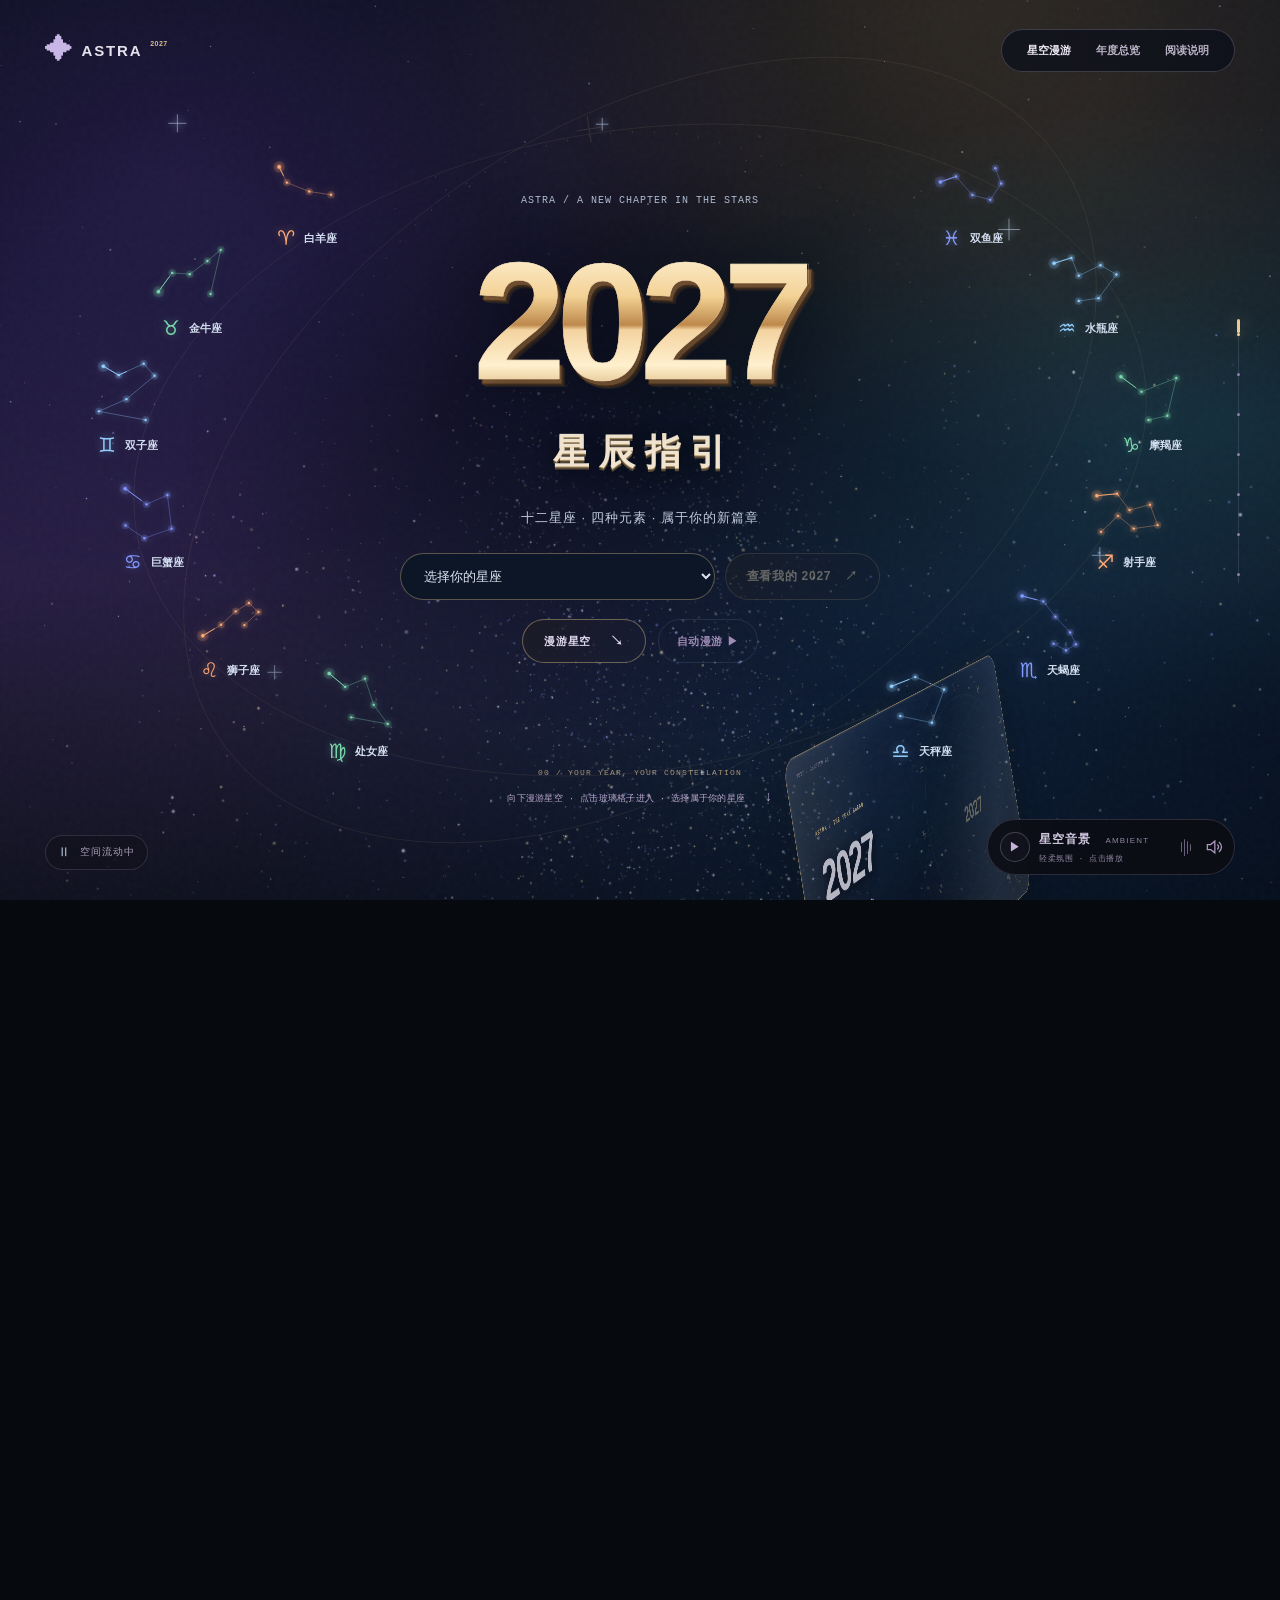
==== commit bcecd511: "Optimize mobile rendering, touch controls and deferred media loading" ====
--- a/src/index.html
+++ b/src/index.html
@@ -2,7 +2,7 @@
 <html lang="zh-CN">
 <head>
 <meta charset="UTF-8">
-<meta name="viewport" content="width=device-width,initial-scale=1">
+<meta name="viewport" content="width=device-width,initial-scale=1,viewport-fit=cover">
 <meta name="theme-color" content="#08090c">
 <link rel="icon" href="data:image/svg+xml,%3Csvg xmlns='http://www.w3.org/2000/svg' viewBox='0 0 64 64'%3E%3Crect width='64' height='64' rx='16' fill='%2308090c'/%3E%3Cpath d='M32 8L38 26L56 32L38 38L32 56L26 38L8 32L26 26Z' fill='%23eacc93'/%3E%3C/svg%3E">
 <meta name="description" content="2027 星辰指引 — 漫游十二星座的年度主题、爱情事业与月份指引。">
@@ -537,7 +537,7 @@
 <i class="light-particle particle-near" style="--particle-x:73.7%;--particle-y:16.4%;--particle-size:3.7px;--particle-time:18.36s;--particle-delay:-5.85s;--particle-shift:18.9px;--particle-lift:77.4px;--particle-opacity:0.42;--particle-color:#cee5ff"></i>
 <i class="light-particle particle-near" style="--particle-x:90.7%;--particle-y:82.8%;--particle-size:3.1px;--particle-time:18.53s;--particle-delay:-23.71s;--particle-shift:12.1px;--particle-lift:51.5px;--particle-opacity:0.37;--particle-color:#cee5ff"></i>
 <i class="light-particle particle-near" style="--particle-x:87.2%;--particle-y:37.7%;--particle-size:2.7px;--particle-time:32.51s;--particle-delay:-28.47s;--particle-shift:-40.5px;--particle-lift:70.8px;--particle-opacity:0.25;--particle-color:#d5edff"></i></div><div class="grain" aria-hidden="true"></div>
-<div class="gl-world" aria-hidden="true"></div><div class="glass-gallery" aria-label="空间作品廊"><button class="floating-screen" data-screen="0" aria-label="打开液态之间"><div class="screen-art" aria-hidden="true"><img class="art-liquid" src="assets/aether.png" width="1600" height="1000" alt=""></div><span class="screen-reflection" aria-hidden="true"></span><div class="screen-copy"><span class="screen-imprint">LIGHTER STUDIO</span><h2>AETHER</h2><p>液态之间</p></div><span class="screen-caption">让想象拥有形状。</span><span class="screen-serial" aria-hidden="true">EXPERIMENT 01 / 04</span><span class="screen-open" aria-hidden="true">↗</span></button><button class="floating-screen" data-screen="1" aria-label="打开光的轨迹"><div class="screen-art" aria-hidden="true"><svg viewBox="0 0 1600 1000" preserveAspectRatio="xMidYMid slice" xmlns="http://www.w3.org/2000/svg"><defs><radialGradient id="screen-1-halo"><stop stop-color="#8f71ed" stop-opacity=".36"/><stop offset="1" stop-color="#292243" stop-opacity="0"/></radialGradient><linearGradient id="screen-1-sky" x2=".8" y2="1"><stop stop-color="#070a11"/><stop offset=".58" stop-color="#171627"/><stop offset="1" stop-color="#04070d"/></linearGradient><linearGradient id="screen-1-foil" x1=".2" y1="0" x2=".8" y2="1"><stop stop-color="#070d1b"/><stop offset=".24" stop-color="#dce5ef"/><stop offset=".34" stop-color="#726aa6"/><stop offset=".48" stop-color="#161a32"/><stop offset=".67" stop-color="#b5afd4"/><stop offset=".8" stop-color="#599daa"/><stop offset="1" stop-color="#101525"/></linearGradient><linearGradient id="screen-1-glass" x2="1" y2="1"><stop stop-color="#cec6ff" stop-opacity=".25"/><stop offset=".35" stop-color="#171a32" stop-opacity=".2"/><stop offset=".7" stop-color="#5b919f" stop-opacity=".12"/><stop offset="1" stop-color="#ab95ff" stop-opacity=".35"/></linearGradient><filter id="screen-1-glow"><feGaussianBlur stdDeviation="8"/></filter></defs><rect width="1600" height="1000" fill="url(#screen-1-sky)"/><circle cx="1223" cy="820" r="1.0" fill="#bec5db" opacity="0.15"/><circle cx="1524" cy="397" r="0.6" fill="#bec5db" opacity="0.46"/><circle cx="716" cy="6" r="0.9" fill="#bec5db" opacity="0.12"/><circle cx="794" cy="80" r="0.3" fill="#bec5db" opacity="0.27"/><circle cx="538" cy="83" r="0.6" fill="#bec5db" opacity="0.12"/><circle cx="857" cy="927" r="0.4" fill="#bec5db" opacity="0.31"/><circle cx="1242" cy="592" r="0.7" fill="#bec5db" opacity="0.49"/><circle cx="1049" cy="841" r="0.7" fill="#bec5db" opacity="0.39"/><circle cx="302" cy="129" r="0.7" fill="#bec5db" opacity="0.32"/><circle cx="1236" cy="286" r="0.9" fill="#bec5db" opacity="0.17"/><circle cx="668" cy="291" r="0.4" fill="#bec5db" opacity="0.25"/><circle cx="191" cy="848" r="0.8" fill="#bec5db" opacity="0.46"/><circle cx="1059" cy="755" r="0.4" fill="#bec5db" opacity="0.27"/><circle cx="856" cy="28" r="0.7" fill="#bec5db" opacity="0.39"/><circle cx="1350" cy="214" r="0.8" fill="#bec5db" opacity="0.22"/><circle cx="1393" cy="985" r="0.9" fill="#bec5db" opacity="0.46"/><circle cx="1524" cy="238" r="0.6" fill="#bec5db" opacity="0.16"/><circle cx="1390" cy="626" r="0.6" fill="#bec5db" opacity="0.49"/><circle cx="834" cy="119" r="0.3" fill="#bec5db" opacity="0.38"/><circle cx="941" cy="650" r="1.1" fill="#bec5db" opacity="0.15"/><circle cx="548" cy="82" r="0.6" fill="#bec5db" opacity="0.27"/><circle cx="468" cy="546" r="0.5" fill="#bec5db" opacity="0.19"/><circle cx="1243" cy="47" r="0.4" fill="#bec5db" opacity="0.28"/><circle cx="144" cy="624" r="0.5" fill="#bec5db" opacity="0.22"/><circle cx="924" cy="724" r="0.6" fill="#bec5db" opacity="0.47"/><circle cx="765" cy="472" r="0.8" fill="#bec5db" opacity="0.41"/><circle cx="1032" cy="106" r="0.7" fill="#bec5db" opacity="0.45"/><circle cx="1148" cy="957" r="0.3" fill="#bec5db" opacity="0.28"/><circle cx="668" cy="46" r="0.3" fill="#bec5db" opacity="0.34"/><circle cx="1316" cy="268" r="0.5" fill="#bec5db" opacity="0.29"/><circle cx="115" cy="372" r="0.5" fill="#bec5db" opacity="0.32"/><circle cx="1330" cy="270" r="1.0" fill="#bec5db" opacity="0.16"/><circle cx="438" cy="671" r="0.6" fill="#bec5db" opacity="0.16"/><circle cx="579" cy="965" r="0.4" fill="#bec5db" opacity="0.16"/><circle cx="15" cy="804" r="0.6" fill="#bec5db" opacity="0.41"/><circle cx="723" cy="227" r="0.8" fill="#bec5db" opacity="0.47"/><circle cx="424" cy="971" r="0.7" fill="#bec5db" opacity="0.23"/><circle cx="1197" cy="36" r="0.4" fill="#bec5db" opacity="0.47"/><circle cx="566" cy="502" r="0.8" fill="#bec5db" opacity="0.17"/><circle cx="1455" cy="383" r="0.9" fill="#bec5db" opacity="0.12"/><circle cx="1031" cy="383" r="0.7" fill="#bec5db" opacity="0.35"/><circle cx="322" cy="625" r="1.0" fill="#bec5db" opacity="0.47"/><circle cx="669" cy="62" r="0.3" fill="#bec5db" opacity="0.36"/><circle cx="1414" cy="722" r="0.4" fill="#bec5db" opacity="0.24"/><circle cx="28" cy="778" r="0.9" fill="#bec5db" opacity="0.40"/><circle cx="533" cy="113" r="1.1" fill="#bec5db" opacity="0.22"/><circle cx="919" cy="948" r="1.1" fill="#bec5db" opacity="0.20"/><circle cx="560" cy="942" r="0.8" fill="#bec5db" opacity="0.43"/><circle cx="252" cy="895" r="0.4" fill="#bec5db" opacity="0.16"/><circle cx="480" cy="847" r="0.6" fill="#bec5db" opacity="0.16"/><circle cx="703" cy="680" r="1.2" fill="#bec5db" opacity="0.26"/><circle cx="376" cy="912" r="0.4" fill="#bec5db" opacity="0.20"/><circle cx="881" cy="58" r="0.8" fill="#bec5db" opacity="0.19"/><circle cx="955" cy="969" r="1.0" fill="#bec5db" opacity="0.41"/><circle cx="159" cy="970" r="0.3" fill="#bec5db" opacity="0.38"/><circle cx="430" cy="575" r="1.0" fill="#bec5db" opacity="0.19"/><circle cx="1561" cy="598" r="1.0" fill="#bec5db" opacity="0.17"/><circle cx="1366" cy="375" r="0.3" fill="#bec5db" opacity="0.14"/><circle cx="851" cy="71" r="0.9" fill="#bec5db" opacity="0.32"/><circle cx="994" cy="193" r="0.5" fill="#bec5db" opacity="0.49"/><circle cx="51" cy="274" r="0.3" fill="#bec5db" opacity="0.36"/><circle cx="786" cy="143" r="1.1" fill="#bec5db" opacity="0.22"/><circle cx="8" cy="910" r="0.7" fill="#bec5db" opacity="0.47"/><circle cx="1037" cy="645" r="0.9" fill="#bec5db" opacity="0.38"/><circle cx="1032" cy="640" r="1.1" fill="#bec5db" opacity="0.25"/><circle cx="488" cy="155" r="0.8" fill="#bec5db" opacity="0.33"/><circle cx="864" cy="529" r="0.3" fill="#bec5db" opacity="0.47"/><circle cx="390" cy="889" r="0.9" fill="#bec5db" opacity="0.34"/><circle cx="1179" cy="801" r="1.1" fill="#bec5db" opacity="0.16"/><circle cx="1188" cy="157" r="0.6" fill="#bec5db" opacity="0.31"/><circle cx="838" cy="766" r="0.7" fill="#bec5db" opacity="0.13"/><circle cx="447" cy="818" r="1.0" fill="#bec5db" opacity="0.38"/><circle cx="955" cy="61" r="0.9" fill="#bec5db" opacity="0.23"/><circle cx="654" cy="625" r="0.6" fill="#bec5db" opacity="0.24"/><circle cx="607" cy="253" r="1.2" fill="#bec5db" opacity="0.32"/><circle cx="729" cy="280" r="0.8" fill="#bec5db" opacity="0.17"/><circle cx="260" cy="982" r="0.8" fill="#bec5db" opacity="0.35"/><circle cx="451" cy="617" r="0.8" fill="#bec5db" opacity="0.24"/><circle cx="411" cy="810" r="1.2" fill="#bec5db" opacity="0.21"/><circle cx="805" cy="877" r="1.0" fill="#bec5db" opacity="0.28"/><circle cx="785" cy="473" r="0.7" fill="#bec5db" opacity="0.28"/><circle cx="1587" cy="775" r="1.1" fill="#bec5db" opacity="0.40"/><circle cx="430" cy="17" r="0.6" fill="#bec5db" opacity="0.29"/><circle cx="1096" cy="575" r="1.0" fill="#bec5db" opacity="0.49"/><circle cx="147" cy="982" r="0.7" fill="#bec5db" opacity="0.46"/><ellipse cx="800" cy="510" rx="620" ry="450" fill="url(#screen-1-halo)"/><g stroke="#7d8099" stroke-width=".8" opacity=".15"><path d="M-800 1000L800 610"/><path d="M-690 1000L800 610"/><path d="M-580 1000L800 610"/><path d="M-470 1000L800 610"/><path d="M-360 1000L800 610"/><path d="M-250 1000L800 610"/><path d="M-140 1000L800 610"/><path d="M-30 1000L800 610"/><path d="M80 1000L800 610"/><path d="M190 1000L800 610"/><path d="M300 1000L800 610"/><path d="M410 1000L800 610"/><path d="M520 1000L800 610"/><path d="M630 1000L800 610"/><path d="M740 1000L800 610"/><path d="M850 1000L800 610"/><path d="M960 1000L800 610"/><path d="M1070 1000L800 610"/><path d="M1180 1000L800 610"/><path d="M1290 1000L800 610"/><path d="M1400 1000L800 610"/><path d="M1510 1000L800 610"/><path d="M1620 1000L800 610"/><path d="M1730 1000L800 610"/><path d="M1840 1000L800 610"/><path d="M1950 1000L800 610"/><path d="M2060 1000L800 610"/><path d="M2170 1000L800 610"/><path d="M2280 1000L800 610"/><path d="M2390 1000L800 610"/><path d="M0 630H1600"/><path d="M0 648H1600"/><path d="M0 680H1600"/><path d="M0 725H1600"/><path d="M0 790H1600"/><path d="M0 880H1600"/><path d="M0 995H1600"/></g><g class="art-flow"><path d="M360 880C180 365,910 165,455 -120" fill="none" stroke="url(#screen-1-foil)" stroke-width="22.0" opacity="0.35"/><path d="M381 880C201 374,931 174,476 -120" fill="none" stroke="url(#screen-1-foil)" stroke-width="21.8" opacity="0.37"/><path d="M402 880C222 383,952 183,497 -120" fill="none" stroke="url(#screen-1-foil)" stroke-width="21.5" opacity="0.39"/><path d="M423 880C243 392,973 192,518 -120" fill="none" stroke="url(#screen-1-foil)" stroke-width="21.2" opacity="0.41"/><path d="M444 880C264 401,994 201,539 -120" fill="none" stroke="url(#screen-1-foil)" stroke-width="21.0" opacity="0.43"/><path d="M465 880C285 410,1015 210,560 -120" fill="none" stroke="url(#screen-1-foil)" stroke-width="20.8" opacity="0.45"/><path d="M486 880C306 419,1036 219,581 -120" fill="none" stroke="url(#screen-1-foil)" stroke-width="20.5" opacity="0.47"/><path d="M507 880C327 428,1057 228,602 -120" fill="none" stroke="url(#screen-1-foil)" stroke-width="20.2" opacity="0.49"/><path d="M528 880C348 437,1078 237,623 -120" fill="none" stroke="url(#screen-1-foil)" stroke-width="20.0" opacity="0.51"/><path d="M549 880C369 446,1099 246,644 -120" fill="none" stroke="url(#screen-1-foil)" stroke-width="19.8" opacity="0.53"/><path d="M570 880C390 455,1120 255,665 -120" fill="none" stroke="url(#screen-1-foil)" stroke-width="19.5" opacity="0.55"/><path d="M591 880C411 464,1141 264,686 -120" fill="none" stroke="url(#screen-1-foil)" stroke-width="19.2" opacity="0.57"/><path d="M612 880C432 473,1162 273,707 -120" fill="none" stroke="url(#screen-1-foil)" stroke-width="19.0" opacity="0.59"/><path d="M633 880C453 482,1183 282,728 -120" fill="none" stroke="url(#screen-1-foil)" stroke-width="18.8" opacity="0.61"/><path d="M654 880C474 491,1204 291,749 -120" fill="none" stroke="url(#screen-1-foil)" stroke-width="18.5" opacity="0.63"/><path d="M675 880C495 500,1225 300,770 -120" fill="none" stroke="url(#screen-1-foil)" stroke-width="18.2" opacity="0.65"/><path d="M696 880C516 509,1246 309,791 -120" fill="none" stroke="url(#screen-1-foil)" stroke-width="18.0" opacity="0.67"/><path d="M717 880C537 518,1267 318,812 -120" fill="none" stroke="url(#screen-1-foil)" stroke-width="17.8" opacity="0.69"/><path d="M738 880C558 527,1288 327,833 -120" fill="none" stroke="url(#screen-1-foil)" stroke-width="17.5" opacity="0.71"/><path d="M759 880C579 536,1309 336,854 -120" fill="none" stroke="url(#screen-1-foil)" stroke-width="17.2" opacity="0.73"/><path d="M780 880C600 545,1330 345,875 -120" fill="none" stroke="url(#screen-1-foil)" stroke-width="17.0" opacity="0.75"/><path d="M801 880C621 554,1351 354,896 -120" fill="none" stroke="url(#screen-1-foil)" stroke-width="16.8" opacity="0.77"/><path d="M822 880C642 563,1372 363,917 -120" fill="none" stroke="url(#screen-1-foil)" stroke-width="16.5" opacity="0.79"/><path d="M843 880C663 572,1393 372,938 -120" fill="none" stroke="url(#screen-1-foil)" stroke-width="16.2" opacity="0.81"/><path d="M864 880C684 581,1414 381,959 -120" fill="none" stroke="url(#screen-1-foil)" stroke-width="16.0" opacity="0.83"/><path d="M885 880C705 590,1435 390,980 -120" fill="none" stroke="url(#screen-1-foil)" stroke-width="15.8" opacity="0.85"/></g><ellipse cx="920" cy="515" rx="510" ry="180" fill="url(#screen-1-halo)" opacity=".4"/></svg></div><span class="screen-reflection" aria-hidden="true"></span><div class="screen-copy"><span class="screen-imprint">LIGHTER STUDIO</span><h2>FLUX</h2><p>光的轨迹</p></div><span class="screen-caption">每一道光，都有自己的方向。</span><span class="screen-serial" aria-hidden="true">EXPERIMENT 02 / 04</span><span class="screen-open" aria-hidden="true">↗</span></button><button class="floating-screen" data-screen="2" aria-label="打开轨道之外"><div class="screen-art" aria-hidden="true"><svg viewBox="0 0 1600 1000" preserveAspectRatio="xMidYMid slice" xmlns="http://www.w3.org/2000/svg"><defs><radialGradient id="screen-2-halo"><stop stop-color="#8f71ed" stop-opacity=".36"/><stop offset="1" stop-color="#292243" stop-opacity="0"/></radialGradient><linearGradient id="screen-2-sky" x2=".8" y2="1"><stop stop-color="#070a11"/><stop offset=".58" stop-color="#171627"/><stop offset="1" stop-color="#04070d"/></linearGradient><linearGradient id="screen-2-foil" x1=".2" y1="0" x2=".8" y2="1"><stop stop-color="#070d1b"/><stop offset=".24" stop-color="#dce5ef"/><stop offset=".34" stop-color="#726aa6"/><stop offset=".48" stop-color="#161a32"/><stop offset=".67" stop-color="#b5afd4"/><stop offset=".8" stop-color="#599daa"/><stop offset="1" stop-color="#101525"/></linearGradient><linearGradient id="screen-2-glass" x2="1" y2="1"><stop stop-color="#cec6ff" stop-opacity=".25"/><stop offset=".35" stop-color="#171a32" stop-opacity=".2"/><stop offset=".7" stop-color="#5b919f" stop-opacity=".12"/><stop offset="1" stop-color="#ab95ff" stop-opacity=".35"/></linearGradient><filter id="screen-2-glow"><feGaussianBlur stdDeviation="8"/></filter></defs><rect width="1600" height="1000" fill="url(#screen-2-sky)"/><circle cx="1223" cy="820" r="1.0" fill="#bec5db" opacity="0.15"/><circle cx="1524" cy="397" r="0.6" fill="#bec5db" opacity="0.46"/><circle cx="716" cy="6" r="0.9" fill="#bec5db" opacity="0.12"/><circle cx="794" cy="80" r="0.3" fill="#bec5db" opacity="0.27"/><circle cx="538" cy="83" r="0.6" fill="#bec5db" opacity="0.12"/><circle cx="857" cy="927" r="0.4" fill="#bec5db" opacity="0.31"/><circle cx="1242" cy="592" r="0.7" fill="#bec5db" opacity="0.49"/><circle cx="1049" cy="841" r="0.7" fill="#bec5db" opacity="0.39"/><circle cx="302" cy="129" r="0.7" fill="#bec5db" opacity="0.32"/><circle cx="1236" cy="286" r="0.9" fill="#bec5db" opacity="0.17"/><circle cx="668" cy="291" r="0.4" fill="#bec5db" opacity="0.25"/><circle cx="191" cy="848" r="0.8" fill="#bec5db" opacity="0.46"/><circle cx="1059" cy="755" r="0.4" fill="#bec5db" opacity="0.27"/><circle cx="856" cy="28" r="0.7" fill="#bec5db" opacity="0.39"/><circle cx="1350" cy="214" r="0.8" fill="#bec5db" opacity="0.22"/><circle cx="1393" cy="985" r="0.9" fill="#bec5db" opacity="0.46"/><circle cx="1524" cy="238" r="0.6" fill="#bec5db" opacity="0.16"/><circle cx="1390" cy="626" r="0.6" fill="#bec5db" opacity="0.49"/><circle cx="834" cy="119" r="0.3" fill="#bec5db" opacity="0.38"/><circle cx="941" cy="650" r="1.1" fill="#bec5db" opacity="0.15"/><circle cx="548" cy="82" r="0.6" fill="#bec5db" opacity="0.27"/><circle cx="468" cy="546" r="0.5" fill="#bec5db" opacity="0.19"/><circle cx="1243" cy="47" r="0.4" fill="#bec5db" opacity="0.28"/><circle cx="144" cy="624" r="0.5" fill="#bec5db" opacity="0.22"/><circle cx="924" cy="724" r="0.6" fill="#bec5db" opacity="0.47"/><circle cx="765" cy="472" r="0.8" fill="#bec5db" opacity="0.41"/><circle cx="1032" cy="106" r="0.7" fill="#bec5db" opacity="0.45"/><circle cx="1148" cy="957" r="0.3" fill="#bec5db" opacity="0.28"/><circle cx="668" cy="46" r="0.3" fill="#bec5db" opacity="0.34"/><circle cx="1316" cy="268" r="0.5" fill="#bec5db" opacity="0.29"/><circle cx="115" cy="372" r="0.5" fill="#bec5db" opacity="0.32"/><circle cx="1330" cy="270" r="1.0" fill="#bec5db" opacity="0.16"/><circle cx="438" cy="671" r="0.6" fill="#bec5db" opacity="0.16"/><circle cx="579" cy="965" r="0.4" fill="#bec5db" opacity="0.16"/><circle cx="15" cy="804" r="0.6" fill="#bec5db" opacity="0.41"/><circle cx="723" cy="227" r="0.8" fill="#bec5db" opacity="0.47"/><circle cx="424" cy="971" r="0.7" fill="#bec5db" opacity="0.23"/><circle cx="1197" cy="36" r="0.4" fill="#bec5db" opacity="0.47"/><circle cx="566" cy="502" r="0.8" fill="#bec5db" opacity="0.17"/><circle cx="1455" cy="383" r="0.9" fill="#bec5db" opacity="0.12"/><circle cx="1031" cy="383" r="0.7" fill="#bec5db" opacity="0.35"/><circle cx="322" cy="625" r="1.0" fill="#bec5db" opacity="0.47"/><circle cx="669" cy="62" r="0.3" fill="#bec5db" opacity="0.36"/><circle cx="1414" cy="722" r="0.4" fill="#bec5db" opacity="0.24"/><circle cx="28" cy="778" r="0.9" fill="#bec5db" opacity="0.40"/><circle cx="533" cy="113" r="1.1" fill="#bec5db" opacity="0.22"/><circle cx="919" cy="948" r="1.1" fill="#bec5db" opacity="0.20"/><circle cx="560" cy="942" r="0.8" fill="#bec5db" opacity="0.43"/><circle cx="252" cy="895" r="0.4" fill="#bec5db" opacity="0.16"/><circle cx="480" cy="847" r="0.6" fill="#bec5db" opacity="0.16"/><circle cx="703" cy="680" r="1.2" fill="#bec5db" opacity="0.26"/><circle cx="376" cy="912" r="0.4" fill="#bec5db" opacity="0.20"/><circle cx="881" cy="58" r="0.8" fill="#bec5db" opacity="0.19"/><circle cx="955" cy="969" r="1.0" fill="#bec5db" opacity="0.41"/><circle cx="159" cy="970" r="0.3" fill="#bec5db" opacity="0.38"/><circle cx="430" cy="575" r="1.0" fill="#bec5db" opacity="0.19"/><circle cx="1561" cy="598" r="1.0" fill="#bec5db" opacity="0.17"/><circle cx="1366" cy="375" r="0.3" fill="#bec5db" opacity="0.14"/><circle cx="851" cy="71" r="0.9" fill="#bec5db" opacity="0.32"/><circle cx="994" cy="193" r="0.5" fill="#bec5db" opacity="0.49"/><circle cx="51" cy="274" r="0.3" fill="#bec5db" opacity="0.36"/><circle cx="786" cy="143" r="1.1" fill="#bec5db" opacity="0.22"/><circle cx="8" cy="910" r="0.7" fill="#bec5db" opacity="0.47"/><circle cx="1037" cy="645" r="0.9" fill="#bec5db" opacity="0.38"/><circle cx="1032" cy="640" r="1.1" fill="#bec5db" opacity="0.25"/><circle cx="488" cy="155" r="0.8" fill="#bec5db" opacity="0.33"/><circle cx="864" cy="529" r="0.3" fill="#bec5db" opacity="0.47"/><circle cx="390" cy="889" r="0.9" fill="#bec5db" opacity="0.34"/><circle cx="1179" cy="801" r="1.1" fill="#bec5db" opacity="0.16"/><circle cx="1188" cy="157" r="0.6" fill="#bec5db" opacity="0.31"/><circle cx="838" cy="766" r="0.7" fill="#bec5db" opacity="0.13"/><circle cx="447" cy="818" r="1.0" fill="#bec5db" opacity="0.38"/><circle cx="955" cy="61" r="0.9" fill="#bec5db" opacity="0.23"/><circle cx="654" cy="625" r="0.6" fill="#bec5db" opacity="0.24"/><circle cx="607" cy="253" r="1.2" fill="#bec5db" opacity="0.32"/><circle cx="729" cy="280" r="0.8" fill="#bec5db" opacity="0.17"/><circle cx="260" cy="982" r="0.8" fill="#bec5db" opacity="0.35"/><circle cx="451" cy="617" r="0.8" fill="#bec5db" opacity="0.24"/><circle cx="411" cy="810" r="1.2" fill="#bec5db" opacity="0.21"/><circle cx="805" cy="877" r="1.0" fill="#bec5db" opacity="0.28"/><circle cx="785" cy="473" r="0.7" fill="#bec5db" opacity="0.28"/><circle cx="1587" cy="775" r="1.1" fill="#bec5db" opacity="0.40"/><circle cx="430" cy="17" r="0.6" fill="#bec5db" opacity="0.29"/><circle cx="1096" cy="575" r="1.0" fill="#bec5db" opacity="0.49"/><circle cx="147" cy="982" r="0.7" fill="#bec5db" opacity="0.46"/><ellipse cx="800" cy="510" rx="620" ry="450" fill="url(#screen-2-halo)"/><g stroke="#7d8099" stroke-width=".8" opacity=".15"><path d="M-800 1000L800 610"/><path d="M-690 1000L800 610"/><path d="M-580 1000L800 610"/><path d="M-470 1000L800 610"/><path d="M-360 1000L800 610"/><path d="M-250 1000L800 610"/><path d="M-140 1000L800 610"/><path d="M-30 1000L800 610"/><path d="M80 1000L800 610"/><path d="M190 1000L800 610"/><path d="M300 1000L800 610"/><path d="M410 1000L800 610"/><path d="M520 1000L800 610"/><path d="M630 1000L800 610"/><path d="M740 1000L800 610"/><path d="M850 1000L800 610"/><path d="M960 1000L800 610"/><path d="M1070 1000L800 610"/><path d="M1180 1000L800 610"/><path d="M1290 1000L800 610"/><path d="M1400 1000L800 610"/><path d="M1510 1000L800 610"/><path d="M1620 1000L800 610"/><path d="M1730 1000L800 610"/><path d="M1840 1000L800 610"/><path d="M1950 1000L800 610"/><path d="M2060 1000L800 610"/><path d="M2170 1000L800 610"/><path d="M2280 1000L800 610"/><path d="M2390 1000L800 610"/><path d="M0 630H1600"/><path d="M0 648H1600"/><path d="M0 680H1600"/><path d="M0 725H1600"/><path d="M0 790H1600"/><path d="M0 880H1600"/><path d="M0 995H1600"/></g><g class="art-orbit"><rect x="545.0" y="215.0" width="510" height="510" rx="22" fill="url(#screen-2-glass)" stroke="#a6a6c2" stroke-width="1.5" opacity="0.6" transform="rotate(27 800 470)"/><rect x="570.5" y="227.5" width="459" height="459" rx="25" fill="url(#screen-2-glass)" stroke="#a6a6c2" stroke-width="1.5" opacity="0.54" transform="rotate(35 800 457)"/><rect x="596.0" y="240.0" width="408" height="408" rx="28" fill="url(#screen-2-glass)" stroke="#a6a6c2" stroke-width="1.5" opacity="0.48" transform="rotate(43 800 444)"/><rect x="621.5" y="252.5" width="357" height="357" rx="31" fill="url(#screen-2-glass)" stroke="#a6a6c2" stroke-width="1.5" opacity="0.42" transform="rotate(51 800 431)"/><rect x="647.0" y="265.0" width="306" height="306" rx="34" fill="url(#screen-2-glass)" stroke="#a6a6c2" stroke-width="1.5" opacity="0.36" transform="rotate(59 800 418)"/><rect x="672.5" y="277.5" width="255" height="255" rx="37" fill="url(#screen-2-glass)" stroke="#a6a6c2" stroke-width="1.5" opacity="0.3" transform="rotate(67 800 405)"/><path d="M800 270L995 440L800 630L607 440Z" fill="url(#screen-2-foil)" stroke="#bfcadd" stroke-width="1"/><path d="M800 270L800 630L995 440Z" fill="#111b36" opacity=".6"/><path d="M607 440L800 454L995 440M800 270V630" stroke="#cdd5ef" opacity=".36"/></g></svg></div><span class="screen-reflection" aria-hidden="true"></span><div class="screen-copy"><span class="screen-imprint">LIGHTER STUDIO</span><h2>ORBIT</h2><p>轨道之外</p></div><span class="screen-caption">走出既定的轨道，看见新的可能。</span><span class="screen-serial" aria-hidden="true">EXPERIMENT 03 / 04</span><span class="screen-open" aria-hidden="true">↗</span></button><button class="floating-screen" data-screen="3" aria-label="打开回响之境"><div class="screen-art" aria-hidden="true"><svg viewBox="0 0 1600 1000" preserveAspectRatio="xMidYMid slice" xmlns="http://www.w3.org/2000/svg"><defs><radialGradient id="screen-3-halo"><stop stop-color="#8f71ed" stop-opacity=".36"/><stop offset="1" stop-color="#292243" stop-opacity="0"/></radialGradient><linearGradient id="screen-3-sky" x2=".8" y2="1"><stop stop-color="#070a11"/><stop offset=".58" stop-color="#171627"/><stop offset="1" stop-color="#04070d"/></linearGradient><linearGradient id="screen-3-foil" x1=".2" y1="0" x2=".8" y2="1"><stop stop-color="#070d1b"/><stop offset=".24" stop-color="#dce5ef"/><stop offset=".34" stop-color="#726aa6"/><stop offset=".48" stop-color="#161a32"/><stop offset=".67" stop-color="#b5afd4"/><stop offset=".8" stop-color="#599daa"/><stop offset="1" stop-color="#101525"/></linearGradient><linearGradient id="screen-3-glass" x2="1" y2="1"><stop stop-color="#cec6ff" stop-opacity=".25"/><stop offset=".35" stop-color="#171a32" stop-opacity=".2"/><stop offset=".7" stop-color="#5b919f" stop-opacity=".12"/><stop offset="1" stop-color="#ab95ff" stop-opacity=".35"/></linearGradient><filter id="screen-3-glow"><feGaussianBlur stdDeviation="8"/></filter></defs><rect width="1600" height="1000" fill="url(#screen-3-sky)"/><circle cx="1223" cy="820" r="1.0" fill="#bec5db" opacity="0.15"/><circle cx="1524" cy="397" r="0.6" fill="#bec5db" opacity="0.46"/><circle cx="716" cy="6" r="0.9" fill="#bec5db" opacity="0.12"/><circle cx="794" cy="80" r="0.3" fill="#bec5db" opacity="0.27"/><circle cx="538" cy="83" r="0.6" fill="#bec5db" opacity="0.12"/><circle cx="857" cy="927" r="0.4" fill="#bec5db" opacity="0.31"/><circle cx="1242" cy="592" r="0.7" fill="#bec5db" opacity="0.49"/><circle cx="1049" cy="841" r="0.7" fill="#bec5db" opacity="0.39"/><circle cx="302" cy="129" r="0.7" fill="#bec5db" opacity="0.32"/><circle cx="1236" cy="286" r="0.9" fill="#bec5db" opacity="0.17"/><circle cx="668" cy="291" r="0.4" fill="#bec5db" opacity="0.25"/><circle cx="191" cy="848" r="0.8" fill="#bec5db" opacity="0.46"/><circle cx="1059" cy="755" r="0.4" fill="#bec5db" opacity="0.27"/><circle cx="856" cy="28" r="0.7" fill="#bec5db" opacity="0.39"/><circle cx="1350" cy="214" r="0.8" fill="#bec5db" opacity="0.22"/><circle cx="1393" cy="985" r="0.9" fill="#bec5db" opacity="0.46"/><circle cx="1524" cy="238" r="0.6" fill="#bec5db" opacity="0.16"/><circle cx="1390" cy="626" r="0.6" fill="#bec5db" opacity="0.49"/><circle cx="834" cy="119" r="0.3" fill="#bec5db" opacity="0.38"/><circle cx="941" cy="650" r="1.1" fill="#bec5db" opacity="0.15"/><circle cx="548" cy="82" r="0.6" fill="#bec5db" opacity="0.27"/><circle cx="468" cy="546" r="0.5" fill="#bec5db" opacity="0.19"/><circle cx="1243" cy="47" r="0.4" fill="#bec5db" opacity="0.28"/><circle cx="144" cy="624" r="0.5" fill="#bec5db" opacity="0.22"/><circle cx="924" cy="724" r="0.6" fill="#bec5db" opacity="0.47"/><circle cx="765" cy="472" r="0.8" fill="#bec5db" opacity="0.41"/><circle cx="1032" cy="106" r="0.7" fill="#bec5db" opacity="0.45"/><circle cx="1148" cy="957" r="0.3" fill="#bec5db" opacity="0.28"/><circle cx="668" cy="46" r="0.3" fill="#bec5db" opacity="0.34"/><circle cx="1316" cy="268" r="0.5" fill="#bec5db" opacity="0.29"/><circle cx="115" cy="372" r="0.5" fill="#bec5db" opacity="0.32"/><circle cx="1330" cy="270" r="1.0" fill="#bec5db" opacity="0.16"/><circle cx="438" cy="671" r="0.6" fill="#bec5db" opacity="0.16"/><circle cx="579" cy="965" r="0.4" fill="#bec5db" opacity="0.16"/><circle cx="15" cy="804" r="0.6" fill="#bec5db" opacity="0.41"/><circle cx="723" cy="227" r="0.8" fill="#bec5db" opacity="0.47"/><circle cx="424" cy="971" r="0.7" fill="#bec5db" opacity="0.23"/><circle cx="1197" cy="36" r="0.4" fill="#bec5db" opacity="0.47"/><circle cx="566" cy="502" r="0.8" fill="#bec5db" opacity="0.17"/><circle cx="1455" cy="383" r="0.9" fill="#bec5db" opacity="0.12"/><circle cx="1031" cy="383" r="0.7" fill="#bec5db" opacity="0.35"/><circle cx="322" cy="625" r="1.0" fill="#bec5db" opacity="0.47"/><circle cx="669" cy="62" r="0.3" fill="#bec5db" opacity="0.36"/><circle cx="1414" cy="722" r="0.4" fill="#bec5db" opacity="0.24"/><circle cx="28" cy="778" r="0.9" fill="#bec5db" opacity="0.40"/><circle cx="533" cy="113" r="1.1" fill="#bec5db" opacity="0.22"/><circle cx="919" cy="948" r="1.1" fill="#bec5db" opacity="0.20"/><circle cx="560" cy="942" r="0.8" fill="#bec5db" opacity="0.43"/><circle cx="252" cy="895" r="0.4" fill="#bec5db" opacity="0.16"/><circle cx="480" cy="847" r="0.6" fill="#bec5db" opacity="0.16"/><circle cx="703" cy="680" r="1.2" fill="#bec5db" opacity="0.26"/><circle cx="376" cy="912" r="0.4" fill="#bec5db" opacity="0.20"/><circle cx="881" cy="58" r="0.8" fill="#bec5db" opacity="0.19"/><circle cx="955" cy="969" r="1.0" fill="#bec5db" opacity="0.41"/><circle cx="159" cy="970" r="0.3" fill="#bec5db" opacity="0.38"/><circle cx="430" cy="575" r="1.0" fill="#bec5db" opacity="0.19"/><circle cx="1561" cy="598" r="1.0" fill="#bec5db" opacity="0.17"/><circle cx="1366" cy="375" r="0.3" fill="#bec5db" opacity="0.14"/><circle cx="851" cy="71" r="0.9" fill="#bec5db" opacity="0.32"/><circle cx="994" cy="193" r="0.5" fill="#bec5db" opacity="0.49"/><circle cx="51" cy="274" r="0.3" fill="#bec5db" opacity="0.36"/><circle cx="786" cy="143" r="1.1" fill="#bec5db" opacity="0.22"/><circle cx="8" cy="910" r="0.7" fill="#bec5db" opacity="0.47"/><circle cx="1037" cy="645" r="0.9" fill="#bec5db" opacity="0.38"/><circle cx="1032" cy="640" r="1.1" fill="#bec5db" opacity="0.25"/><circle cx="488" cy="155" r="0.8" fill="#bec5db" opacity="0.33"/><circle cx="864" cy="529" r="0.3" fill="#bec5db" opacity="0.47"/><circle cx="390" cy="889" r="0.9" fill="#bec5db" opacity="0.34"/><circle cx="1179" cy="801" r="1.1" fill="#bec5db" opacity="0.16"/><circle cx="1188" cy="157" r="0.6" fill="#bec5db" opacity="0.31"/><circle cx="838" cy="766" r="0.7" fill="#bec5db" opacity="0.13"/><circle cx="447" cy="818" r="1.0" fill="#bec5db" opacity="0.38"/><circle cx="955" cy="61" r="0.9" fill="#bec5db" opacity="0.23"/><circle cx="654" cy="625" r="0.6" fill="#bec5db" opacity="0.24"/><circle cx="607" cy="253" r="1.2" fill="#bec5db" opacity="0.32"/><circle cx="729" cy="280" r="0.8" fill="#bec5db" opacity="0.17"/><circle cx="260" cy="982" r="0.8" fill="#bec5db" opacity="0.35"/><circle cx="451" cy="617" r="0.8" fill="#bec5db" opacity="0.24"/><circle cx="411" cy="810" r="1.2" fill="#bec5db" opacity="0.21"/><circle cx="805" cy="877" r="1.0" fill="#bec5db" opacity="0.28"/><circle cx="785" cy="473" r="0.7" fill="#bec5db" opacity="0.28"/><circle cx="1587" cy="775" r="1.1" fill="#bec5db" opacity="0.40"/><circle cx="430" cy="17" r="0.6" fill="#bec5db" opacity="0.29"/><circle cx="1096" cy="575" r="1.0" fill="#bec5db" opacity="0.49"/><circle cx="147" cy="982" r="0.7" fill="#bec5db" opacity="0.46"/><ellipse cx="800" cy="510" rx="620" ry="450" fill="url(#screen-3-halo)"/><g stroke="#7d8099" stroke-width=".8" opacity=".15"><path d="M-800 1000L800 610"/><path d="M-690 1000L800 610"/><path d="M-580 1000L800 610"/><path d="M-470 1000L800 610"/><path d="M-360 1000L800 610"/><path d="M-250 1000L800 610"/><path d="M-140 1000L800 610"/><path d="M-30 1000L800 610"/><path d="M80 1000L800 610"/><path d="M190 1000L800 610"/><path d="M300 1000L800 610"/><path d="M410 1000L800 610"/><path d="M520 1000L800 610"/><path d="M630 1000L800 610"/><path d="M740 1000L800 610"/><path d="M850 1000L800 610"/><path d="M960 1000L800 610"/><path d="M1070 1000L800 610"/><path d="M1180 1000L800 610"/><path d="M1290 1000L800 610"/><path d="M1400 1000L800 610"/><path d="M1510 1000L800 610"/><path d="M1620 1000L800 610"/><path d="M1730 1000L800 610"/><path d="M1840 1000L800 610"/><path d="M1950 1000L800 610"/><path d="M2060 1000L800 610"/><path d="M2170 1000L800 610"/><path d="M2280 1000L800 610"/><path d="M2390 1000L800 610"/><path d="M0 630H1600"/><path d="M0 648H1600"/><path d="M0 680H1600"/><path d="M0 725H1600"/><path d="M0 790H1600"/><path d="M0 880H1600"/><path d="M0 995H1600"/></g><g class="art-echo"><ellipse cx="800.0" cy="485.0" rx="700.0" ry="460.0" fill="none" stroke="url(#screen-3-foil)" stroke-width="11.0" opacity="0.38" transform="rotate(-20 800 460)"/><ellipse cx="809.0" cy="484.6" rx="647.5" ry="425.5" fill="none" stroke="url(#screen-3-foil)" stroke-width="10.7" opacity="0.40" transform="rotate(-18 800 460)"/><ellipse cx="817.7" cy="483.6" rx="598.9" ry="393.6" fill="none" stroke="url(#screen-3-foil)" stroke-width="10.5" opacity="0.41" transform="rotate(-16 800 460)"/><ellipse cx="826.1" cy="481.8" rx="554.0" ry="364.0" fill="none" stroke="url(#screen-3-foil)" stroke-width="10.2" opacity="0.43" transform="rotate(-14 800 460)"/><ellipse cx="833.9" cy="479.4" rx="512.4" ry="336.7" fill="none" stroke="url(#screen-3-foil)" stroke-width="10.0" opacity="0.44" transform="rotate(-12 800 460)"/><ellipse cx="840.9" cy="476.5" rx="473.9" ry="311.4" fill="none" stroke="url(#screen-3-foil)" stroke-width="9.7" opacity="0.46" transform="rotate(-10 800 460)"/><ellipse cx="847.0" cy="473.1" rx="438.4" ry="288.1" fill="none" stroke="url(#screen-3-foil)" stroke-width="9.4" opacity="0.48" transform="rotate(-8 800 460)"/><ellipse cx="852.0" cy="469.3" rx="405.5" ry="266.5" fill="none" stroke="url(#screen-3-foil)" stroke-width="9.2" opacity="0.49" transform="rotate(-6 800 460)"/><ellipse cx="855.9" cy="465.2" rx="375.1" ry="246.5" fill="none" stroke="url(#screen-3-foil)" stroke-width="8.9" opacity="0.51" transform="rotate(-4 800 460)"/><ellipse cx="858.5" cy="461.0" rx="346.9" ry="228.0" fill="none" stroke="url(#screen-3-foil)" stroke-width="8.7" opacity="0.52" transform="rotate(-2 800 460)"/><ellipse cx="859.8" cy="456.8" rx="320.9" ry="210.9" fill="none" stroke="url(#screen-3-foil)" stroke-width="8.4" opacity="0.54" transform="rotate(0 800 460)"/><ellipse cx="859.8" cy="452.6" rx="296.8" ry="195.0" fill="none" stroke="url(#screen-3-foil)" stroke-width="8.1" opacity="0.56" transform="rotate(2 800 460)"/><ellipse cx="858.4" cy="448.7" rx="274.5" ry="180.4" fill="none" stroke="url(#screen-3-foil)" stroke-width="7.9" opacity="0.57" transform="rotate(4 800 460)"/><ellipse cx="855.7" cy="445.1" rx="253.9" ry="166.9" fill="none" stroke="url(#screen-3-foil)" stroke-width="7.6" opacity="0.59" transform="rotate(6 800 460)"/><ellipse cx="851.8" cy="441.9" rx="234.9" ry="154.4" fill="none" stroke="url(#screen-3-foil)" stroke-width="7.4" opacity="0.60" transform="rotate(8 800 460)"/><ellipse cx="846.7" cy="439.2" rx="217.3" ry="142.8" fill="none" stroke="url(#screen-3-foil)" stroke-width="7.1" opacity="0.62" transform="rotate(10 800 460)"/><ellipse cx="840.5" cy="437.2" rx="201.0" ry="132.1" fill="none" stroke="url(#screen-3-foil)" stroke-width="6.8" opacity="0.64" transform="rotate(12 800 460)"/><ellipse cx="833.5" cy="435.8" rx="185.9" ry="122.1" fill="none" stroke="url(#screen-3-foil)" stroke-width="6.6" opacity="0.65" transform="rotate(14 800 460)"/><ellipse cx="825.6" cy="435.1" rx="171.9" ry="113.0" fill="none" stroke="url(#screen-3-foil)" stroke-width="6.3" opacity="0.67" transform="rotate(16 800 460)"/><ellipse cx="817.2" cy="435.1" rx="159.0" ry="104.5" fill="none" stroke="url(#screen-3-foil)" stroke-width="6.1" opacity="0.68" transform="rotate(18 800 460)"/><ellipse cx="808.5" cy="435.8" rx="147.1" ry="96.7" fill="none" stroke="url(#screen-3-foil)" stroke-width="5.8" opacity="0.70" transform="rotate(20 800 460)"/><ellipse cx="799.5" cy="437.3" rx="136.1" ry="89.4" fill="none" stroke="url(#screen-3-foil)" stroke-width="5.5" opacity="0.72" transform="rotate(22 800 460)"/><ellipse cx="790.5" cy="439.3" rx="125.8" ry="82.7" fill="none" stroke="url(#screen-3-foil)" stroke-width="5.3" opacity="0.73" transform="rotate(24 800 460)"/><ellipse cx="781.8" cy="442.0" rx="116.4" ry="76.5" fill="none" stroke="url(#screen-3-foil)" stroke-width="5.0" opacity="0.75" transform="rotate(26 800 460)"/><ellipse cx="773.4" cy="445.2" rx="107.7" ry="70.8" fill="none" stroke="url(#screen-3-foil)" stroke-width="4.8" opacity="0.76" transform="rotate(28 800 460)"/><ellipse cx="765.7" cy="448.8" rx="99.6" ry="65.4" fill="none" stroke="url(#screen-3-foil)" stroke-width="4.5" opacity="0.78" transform="rotate(30 800 460)"/><ellipse cx="758.7" cy="452.8" rx="92.1" ry="60.5" fill="none" stroke="url(#screen-3-foil)" stroke-width="4.2" opacity="0.80" transform="rotate(32 800 460)"/><ellipse cx="752.7" cy="456.9" rx="85.2" ry="56.0" fill="none" stroke="url(#screen-3-foil)" stroke-width="4.0" opacity="0.81" transform="rotate(34 800 460)"/><ellipse cx="747.7" cy="461.2" rx="78.8" ry="51.8" fill="none" stroke="url(#screen-3-foil)" stroke-width="3.7" opacity="0.83" transform="rotate(36 800 460)"/><ellipse cx="743.9" cy="465.4" rx="72.9" ry="47.9" fill="none" stroke="url(#screen-3-foil)" stroke-width="3.5" opacity="0.84" transform="rotate(38 800 460)"/><ellipse cx="741.3" cy="469.4" rx="67.4" ry="44.3" fill="none" stroke="url(#screen-3-foil)" stroke-width="3.2" opacity="0.86" transform="rotate(40 800 460)"/></g><ellipse cx="830" cy="460" rx="65" ry="40" fill="#c4a8ff" opacity=".35" filter="url(#screen-3-glow)"/></svg></div><span class="screen-reflection" aria-hidden="true"></span><div class="screen-copy"><span class="screen-imprint">LIGHTER STUDIO</span><h2>ECHO</h2><p>回响之境</p></div><span class="screen-caption">在空间的深处，听见自己的回响。</span><span class="screen-serial" aria-hidden="true">EXPERIMENT 04 / 04</span><span class="screen-open" aria-hidden="true">↗</span></button></div><span class="gallery-guidance">向下滚动浏览 · 横向拖动切换作品</span><a class="gallery-story-link" href="#/work">查看所有作品 ↗</a>
+<div class="gl-world" aria-hidden="true"></div><div class="glass-gallery" aria-label="空间作品廊"><button class="floating-screen" data-screen="0" aria-label="打开液态之间"><div class="screen-art" aria-hidden="true"><img class="art-liquid" src="assets/aether.png" loading="lazy" decoding="async" fetchpriority="low" width="1600" height="1000" alt=""></div><span class="screen-reflection" aria-hidden="true"></span><div class="screen-copy"><span class="screen-imprint">LIGHTER STUDIO</span><h2>AETHER</h2><p>液态之间</p></div><span class="screen-caption">让想象拥有形状。</span><span class="screen-serial" aria-hidden="true">EXPERIMENT 01 / 04</span><span class="screen-open" aria-hidden="true">↗</span></button><button class="floating-screen" data-screen="1" aria-label="打开光的轨迹"><div class="screen-art" aria-hidden="true"><svg viewBox="0 0 1600 1000" preserveAspectRatio="xMidYMid slice" xmlns="http://www.w3.org/2000/svg"><defs><radialGradient id="screen-1-halo"><stop stop-color="#8f71ed" stop-opacity=".36"/><stop offset="1" stop-color="#292243" stop-opacity="0"/></radialGradient><linearGradient id="screen-1-sky" x2=".8" y2="1"><stop stop-color="#070a11"/><stop offset=".58" stop-color="#171627"/><stop offset="1" stop-color="#04070d"/></linearGradient><linearGradient id="screen-1-foil" x1=".2" y1="0" x2=".8" y2="1"><stop stop-color="#070d1b"/><stop offset=".24" stop-color="#dce5ef"/><stop offset=".34" stop-color="#726aa6"/><stop offset=".48" stop-color="#161a32"/><stop offset=".67" stop-color="#b5afd4"/><stop offset=".8" stop-color="#599daa"/><stop offset="1" stop-color="#101525"/></linearGradient><linearGradient id="screen-1-glass" x2="1" y2="1"><stop stop-color="#cec6ff" stop-opacity=".25"/><stop offset=".35" stop-color="#171a32" stop-opacity=".2"/><stop offset=".7" stop-color="#5b919f" stop-opacity=".12"/><stop offset="1" stop-color="#ab95ff" stop-opacity=".35"/></linearGradient><filter id="screen-1-glow"><feGaussianBlur stdDeviation="8"/></filter></defs><rect width="1600" height="1000" fill="url(#screen-1-sky)"/><circle cx="1223" cy="820" r="1.0" fill="#bec5db" opacity="0.15"/><circle cx="1524" cy="397" r="0.6" fill="#bec5db" opacity="0.46"/><circle cx="716" cy="6" r="0.9" fill="#bec5db" opacity="0.12"/><circle cx="794" cy="80" r="0.3" fill="#bec5db" opacity="0.27"/><circle cx="538" cy="83" r="0.6" fill="#bec5db" opacity="0.12"/><circle cx="857" cy="927" r="0.4" fill="#bec5db" opacity="0.31"/><circle cx="1242" cy="592" r="0.7" fill="#bec5db" opacity="0.49"/><circle cx="1049" cy="841" r="0.7" fill="#bec5db" opacity="0.39"/><circle cx="302" cy="129" r="0.7" fill="#bec5db" opacity="0.32"/><circle cx="1236" cy="286" r="0.9" fill="#bec5db" opacity="0.17"/><circle cx="668" cy="291" r="0.4" fill="#bec5db" opacity="0.25"/><circle cx="191" cy="848" r="0.8" fill="#bec5db" opacity="0.46"/><circle cx="1059" cy="755" r="0.4" fill="#bec5db" opacity="0.27"/><circle cx="856" cy="28" r="0.7" fill="#bec5db" opacity="0.39"/><circle cx="1350" cy="214" r="0.8" fill="#bec5db" opacity="0.22"/><circle cx="1393" cy="985" r="0.9" fill="#bec5db" opacity="0.46"/><circle cx="1524" cy="238" r="0.6" fill="#bec5db" opacity="0.16"/><circle cx="1390" cy="626" r="0.6" fill="#bec5db" opacity="0.49"/><circle cx="834" cy="119" r="0.3" fill="#bec5db" opacity="0.38"/><circle cx="941" cy="650" r="1.1" fill="#bec5db" opacity="0.15"/><circle cx="548" cy="82" r="0.6" fill="#bec5db" opacity="0.27"/><circle cx="468" cy="546" r="0.5" fill="#bec5db" opacity="0.19"/><circle cx="1243" cy="47" r="0.4" fill="#bec5db" opacity="0.28"/><circle cx="144" cy="624" r="0.5" fill="#bec5db" opacity="0.22"/><circle cx="924" cy="724" r="0.6" fill="#bec5db" opacity="0.47"/><circle cx="765" cy="472" r="0.8" fill="#bec5db" opacity="0.41"/><circle cx="1032" cy="106" r="0.7" fill="#bec5db" opacity="0.45"/><circle cx="1148" cy="957" r="0.3" fill="#bec5db" opacity="0.28"/><circle cx="668" cy="46" r="0.3" fill="#bec5db" opacity="0.34"/><circle cx="1316" cy="268" r="0.5" fill="#bec5db" opacity="0.29"/><circle cx="115" cy="372" r="0.5" fill="#bec5db" opacity="0.32"/><circle cx="1330" cy="270" r="1.0" fill="#bec5db" opacity="0.16"/><circle cx="438" cy="671" r="0.6" fill="#bec5db" opacity="0.16"/><circle cx="579" cy="965" r="0.4" fill="#bec5db" opacity="0.16"/><circle cx="15" cy="804" r="0.6" fill="#bec5db" opacity="0.41"/><circle cx="723" cy="227" r="0.8" fill="#bec5db" opacity="0.47"/><circle cx="424" cy="971" r="0.7" fill="#bec5db" opacity="0.23"/><circle cx="1197" cy="36" r="0.4" fill="#bec5db" opacity="0.47"/><circle cx="566" cy="502" r="0.8" fill="#bec5db" opacity="0.17"/><circle cx="1455" cy="383" r="0.9" fill="#bec5db" opacity="0.12"/><circle cx="1031" cy="383" r="0.7" fill="#bec5db" opacity="0.35"/><circle cx="322" cy="625" r="1.0" fill="#bec5db" opacity="0.47"/><circle cx="669" cy="62" r="0.3" fill="#bec5db" opacity="0.36"/><circle cx="1414" cy="722" r="0.4" fill="#bec5db" opacity="0.24"/><circle cx="28" cy="778" r="0.9" fill="#bec5db" opacity="0.40"/><circle cx="533" cy="113" r="1.1" fill="#bec5db" opacity="0.22"/><circle cx="919" cy="948" r="1.1" fill="#bec5db" opacity="0.20"/><circle cx="560" cy="942" r="0.8" fill="#bec5db" opacity="0.43"/><circle cx="252" cy="895" r="0.4" fill="#bec5db" opacity="0.16"/><circle cx="480" cy="847" r="0.6" fill="#bec5db" opacity="0.16"/><circle cx="703" cy="680" r="1.2" fill="#bec5db" opacity="0.26"/><circle cx="376" cy="912" r="0.4" fill="#bec5db" opacity="0.20"/><circle cx="881" cy="58" r="0.8" fill="#bec5db" opacity="0.19"/><circle cx="955" cy="969" r="1.0" fill="#bec5db" opacity="0.41"/><circle cx="159" cy="970" r="0.3" fill="#bec5db" opacity="0.38"/><circle cx="430" cy="575" r="1.0" fill="#bec5db" opacity="0.19"/><circle cx="1561" cy="598" r="1.0" fill="#bec5db" opacity="0.17"/><circle cx="1366" cy="375" r="0.3" fill="#bec5db" opacity="0.14"/><circle cx="851" cy="71" r="0.9" fill="#bec5db" opacity="0.32"/><circle cx="994" cy="193" r="0.5" fill="#bec5db" opacity="0.49"/><circle cx="51" cy="274" r="0.3" fill="#bec5db" opacity="0.36"/><circle cx="786" cy="143" r="1.1" fill="#bec5db" opacity="0.22"/><circle cx="8" cy="910" r="0.7" fill="#bec5db" opacity="0.47"/><circle cx="1037" cy="645" r="0.9" fill="#bec5db" opacity="0.38"/><circle cx="1032" cy="640" r="1.1" fill="#bec5db" opacity="0.25"/><circle cx="488" cy="155" r="0.8" fill="#bec5db" opacity="0.33"/><circle cx="864" cy="529" r="0.3" fill="#bec5db" opacity="0.47"/><circle cx="390" cy="889" r="0.9" fill="#bec5db" opacity="0.34"/><circle cx="1179" cy="801" r="1.1" fill="#bec5db" opacity="0.16"/><circle cx="1188" cy="157" r="0.6" fill="#bec5db" opacity="0.31"/><circle cx="838" cy="766" r="0.7" fill="#bec5db" opacity="0.13"/><circle cx="447" cy="818" r="1.0" fill="#bec5db" opacity="0.38"/><circle cx="955" cy="61" r="0.9" fill="#bec5db" opacity="0.23"/><circle cx="654" cy="625" r="0.6" fill="#bec5db" opacity="0.24"/><circle cx="607" cy="253" r="1.2" fill="#bec5db" opacity="0.32"/><circle cx="729" cy="280" r="0.8" fill="#bec5db" opacity="0.17"/><circle cx="260" cy="982" r="0.8" fill="#bec5db" opacity="0.35"/><circle cx="451" cy="617" r="0.8" fill="#bec5db" opacity="0.24"/><circle cx="411" cy="810" r="1.2" fill="#bec5db" opacity="0.21"/><circle cx="805" cy="877" r="1.0" fill="#bec5db" opacity="0.28"/><circle cx="785" cy="473" r="0.7" fill="#bec5db" opacity="0.28"/><circle cx="1587" cy="775" r="1.1" fill="#bec5db" opacity="0.40"/><circle cx="430" cy="17" r="0.6" fill="#bec5db" opacity="0.29"/><circle cx="1096" cy="575" r="1.0" fill="#bec5db" opacity="0.49"/><circle cx="147" cy="982" r="0.7" fill="#bec5db" opacity="0.46"/><ellipse cx="800" cy="510" rx="620" ry="450" fill="url(#screen-1-halo)"/><g stroke="#7d8099" stroke-width=".8" opacity=".15"><path d="M-800 1000L800 610"/><path d="M-690 1000L800 610"/><path d="M-580 1000L800 610"/><path d="M-470 1000L800 610"/><path d="M-360 1000L800 610"/><path d="M-250 1000L800 610"/><path d="M-140 1000L800 610"/><path d="M-30 1000L800 610"/><path d="M80 1000L800 610"/><path d="M190 1000L800 610"/><path d="M300 1000L800 610"/><path d="M410 1000L800 610"/><path d="M520 1000L800 610"/><path d="M630 1000L800 610"/><path d="M740 1000L800 610"/><path d="M850 1000L800 610"/><path d="M960 1000L800 610"/><path d="M1070 1000L800 610"/><path d="M1180 1000L800 610"/><path d="M1290 1000L800 610"/><path d="M1400 1000L800 610"/><path d="M1510 1000L800 610"/><path d="M1620 1000L800 610"/><path d="M1730 1000L800 610"/><path d="M1840 1000L800 610"/><path d="M1950 1000L800 610"/><path d="M2060 1000L800 610"/><path d="M2170 1000L800 610"/><path d="M2280 1000L800 610"/><path d="M2390 1000L800 610"/><path d="M0 630H1600"/><path d="M0 648H1600"/><path d="M0 680H1600"/><path d="M0 725H1600"/><path d="M0 790H1600"/><path d="M0 880H1600"/><path d="M0 995H1600"/></g><g class="art-flow"><path d="M360 880C180 365,910 165,455 -120" fill="none" stroke="url(#screen-1-foil)" stroke-width="22.0" opacity="0.35"/><path d="M381 880C201 374,931 174,476 -120" fill="none" stroke="url(#screen-1-foil)" stroke-width="21.8" opacity="0.37"/><path d="M402 880C222 383,952 183,497 -120" fill="none" stroke="url(#screen-1-foil)" stroke-width="21.5" opacity="0.39"/><path d="M423 880C243 392,973 192,518 -120" fill="none" stroke="url(#screen-1-foil)" stroke-width="21.2" opacity="0.41"/><path d="M444 880C264 401,994 201,539 -120" fill="none" stroke="url(#screen-1-foil)" stroke-width="21.0" opacity="0.43"/><path d="M465 880C285 410,1015 210,560 -120" fill="none" stroke="url(#screen-1-foil)" stroke-width="20.8" opacity="0.45"/><path d="M486 880C306 419,1036 219,581 -120" fill="none" stroke="url(#screen-1-foil)" stroke-width="20.5" opacity="0.47"/><path d="M507 880C327 428,1057 228,602 -120" fill="none" stroke="url(#screen-1-foil)" stroke-width="20.2" opacity="0.49"/><path d="M528 880C348 437,1078 237,623 -120" fill="none" stroke="url(#screen-1-foil)" stroke-width="20.0" opacity="0.51"/><path d="M549 880C369 446,1099 246,644 -120" fill="none" stroke="url(#screen-1-foil)" stroke-width="19.8" opacity="0.53"/><path d="M570 880C390 455,1120 255,665 -120" fill="none" stroke="url(#screen-1-foil)" stroke-width="19.5" opacity="0.55"/><path d="M591 880C411 464,1141 264,686 -120" fill="none" stroke="url(#screen-1-foil)" stroke-width="19.2" opacity="0.57"/><path d="M612 880C432 473,1162 273,707 -120" fill="none" stroke="url(#screen-1-foil)" stroke-width="19.0" opacity="0.59"/><path d="M633 880C453 482,1183 282,728 -120" fill="none" stroke="url(#screen-1-foil)" stroke-width="18.8" opacity="0.61"/><path d="M654 880C474 491,1204 291,749 -120" fill="none" stroke="url(#screen-1-foil)" stroke-width="18.5" opacity="0.63"/><path d="M675 880C495 500,1225 300,770 -120" fill="none" stroke="url(#screen-1-foil)" stroke-width="18.2" opacity="0.65"/><path d="M696 880C516 509,1246 309,791 -120" fill="none" stroke="url(#screen-1-foil)" stroke-width="18.0" opacity="0.67"/><path d="M717 880C537 518,1267 318,812 -120" fill="none" stroke="url(#screen-1-foil)" stroke-width="17.8" opacity="0.69"/><path d="M738 880C558 527,1288 327,833 -120" fill="none" stroke="url(#screen-1-foil)" stroke-width="17.5" opacity="0.71"/><path d="M759 880C579 536,1309 336,854 -120" fill="none" stroke="url(#screen-1-foil)" stroke-width="17.2" opacity="0.73"/><path d="M780 880C600 545,1330 345,875 -120" fill="none" stroke="url(#screen-1-foil)" stroke-width="17.0" opacity="0.75"/><path d="M801 880C621 554,1351 354,896 -120" fill="none" stroke="url(#screen-1-foil)" stroke-width="16.8" opacity="0.77"/><path d="M822 880C642 563,1372 363,917 -120" fill="none" stroke="url(#screen-1-foil)" stroke-width="16.5" opacity="0.79"/><path d="M843 880C663 572,1393 372,938 -120" fill="none" stroke="url(#screen-1-foil)" stroke-width="16.2" opacity="0.81"/><path d="M864 880C684 581,1414 381,959 -120" fill="none" stroke="url(#screen-1-foil)" stroke-width="16.0" opacity="0.83"/><path d="M885 880C705 590,1435 390,980 -120" fill="none" stroke="url(#screen-1-foil)" stroke-width="15.8" opacity="0.85"/></g><ellipse cx="920" cy="515" rx="510" ry="180" fill="url(#screen-1-halo)" opacity=".4"/></svg></div><span class="screen-reflection" aria-hidden="true"></span><div class="screen-copy"><span class="screen-imprint">LIGHTER STUDIO</span><h2>FLUX</h2><p>光的轨迹</p></div><span class="screen-caption">每一道光，都有自己的方向。</span><span class="screen-serial" aria-hidden="true">EXPERIMENT 02 / 04</span><span class="screen-open" aria-hidden="true">↗</span></button><button class="floating-screen" data-screen="2" aria-label="打开轨道之外"><div class="screen-art" aria-hidden="true"><svg viewBox="0 0 1600 1000" preserveAspectRatio="xMidYMid slice" xmlns="http://www.w3.org/2000/svg"><defs><radialGradient id="screen-2-halo"><stop stop-color="#8f71ed" stop-opacity=".36"/><stop offset="1" stop-color="#292243" stop-opacity="0"/></radialGradient><linearGradient id="screen-2-sky" x2=".8" y2="1"><stop stop-color="#070a11"/><stop offset=".58" stop-color="#171627"/><stop offset="1" stop-color="#04070d"/></linearGradient><linearGradient id="screen-2-foil" x1=".2" y1="0" x2=".8" y2="1"><stop stop-color="#070d1b"/><stop offset=".24" stop-color="#dce5ef"/><stop offset=".34" stop-color="#726aa6"/><stop offset=".48" stop-color="#161a32"/><stop offset=".67" stop-color="#b5afd4"/><stop offset=".8" stop-color="#599daa"/><stop offset="1" stop-color="#101525"/></linearGradient><linearGradient id="screen-2-glass" x2="1" y2="1"><stop stop-color="#cec6ff" stop-opacity=".25"/><stop offset=".35" stop-color="#171a32" stop-opacity=".2"/><stop offset=".7" stop-color="#5b919f" stop-opacity=".12"/><stop offset="1" stop-color="#ab95ff" stop-opacity=".35"/></linearGradient><filter id="screen-2-glow"><feGaussianBlur stdDeviation="8"/></filter></defs><rect width="1600" height="1000" fill="url(#screen-2-sky)"/><circle cx="1223" cy="820" r="1.0" fill="#bec5db" opacity="0.15"/><circle cx="1524" cy="397" r="0.6" fill="#bec5db" opacity="0.46"/><circle cx="716" cy="6" r="0.9" fill="#bec5db" opacity="0.12"/><circle cx="794" cy="80" r="0.3" fill="#bec5db" opacity="0.27"/><circle cx="538" cy="83" r="0.6" fill="#bec5db" opacity="0.12"/><circle cx="857" cy="927" r="0.4" fill="#bec5db" opacity="0.31"/><circle cx="1242" cy="592" r="0.7" fill="#bec5db" opacity="0.49"/><circle cx="1049" cy="841" r="0.7" fill="#bec5db" opacity="0.39"/><circle cx="302" cy="129" r="0.7" fill="#bec5db" opacity="0.32"/><circle cx="1236" cy="286" r="0.9" fill="#bec5db" opacity="0.17"/><circle cx="668" cy="291" r="0.4" fill="#bec5db" opacity="0.25"/><circle cx="191" cy="848" r="0.8" fill="#bec5db" opacity="0.46"/><circle cx="1059" cy="755" r="0.4" fill="#bec5db" opacity="0.27"/><circle cx="856" cy="28" r="0.7" fill="#bec5db" opacity="0.39"/><circle cx="1350" cy="214" r="0.8" fill="#bec5db" opacity="0.22"/><circle cx="1393" cy="985" r="0.9" fill="#bec5db" opacity="0.46"/><circle cx="1524" cy="238" r="0.6" fill="#bec5db" opacity="0.16"/><circle cx="1390" cy="626" r="0.6" fill="#bec5db" opacity="0.49"/><circle cx="834" cy="119" r="0.3" fill="#bec5db" opacity="0.38"/><circle cx="941" cy="650" r="1.1" fill="#bec5db" opacity="0.15"/><circle cx="548" cy="82" r="0.6" fill="#bec5db" opacity="0.27"/><circle cx="468" cy="546" r="0.5" fill="#bec5db" opacity="0.19"/><circle cx="1243" cy="47" r="0.4" fill="#bec5db" opacity="0.28"/><circle cx="144" cy="624" r="0.5" fill="#bec5db" opacity="0.22"/><circle cx="924" cy="724" r="0.6" fill="#bec5db" opacity="0.47"/><circle cx="765" cy="472" r="0.8" fill="#bec5db" opacity="0.41"/><circle cx="1032" cy="106" r="0.7" fill="#bec5db" opacity="0.45"/><circle cx="1148" cy="957" r="0.3" fill="#bec5db" opacity="0.28"/><circle cx="668" cy="46" r="0.3" fill="#bec5db" opacity="0.34"/><circle cx="1316" cy="268" r="0.5" fill="#bec5db" opacity="0.29"/><circle cx="115" cy="372" r="0.5" fill="#bec5db" opacity="0.32"/><circle cx="1330" cy="270" r="1.0" fill="#bec5db" opacity="0.16"/><circle cx="438" cy="671" r="0.6" fill="#bec5db" opacity="0.16"/><circle cx="579" cy="965" r="0.4" fill="#bec5db" opacity="0.16"/><circle cx="15" cy="804" r="0.6" fill="#bec5db" opacity="0.41"/><circle cx="723" cy="227" r="0.8" fill="#bec5db" opacity="0.47"/><circle cx="424" cy="971" r="0.7" fill="#bec5db" opacity="0.23"/><circle cx="1197" cy="36" r="0.4" fill="#bec5db" opacity="0.47"/><circle cx="566" cy="502" r="0.8" fill="#bec5db" opacity="0.17"/><circle cx="1455" cy="383" r="0.9" fill="#bec5db" opacity="0.12"/><circle cx="1031" cy="383" r="0.7" fill="#bec5db" opacity="0.35"/><circle cx="322" cy="625" r="1.0" fill="#bec5db" opacity="0.47"/><circle cx="669" cy="62" r="0.3" fill="#bec5db" opacity="0.36"/><circle cx="1414" cy="722" r="0.4" fill="#bec5db" opacity="0.24"/><circle cx="28" cy="778" r="0.9" fill="#bec5db" opacity="0.40"/><circle cx="533" cy="113" r="1.1" fill="#bec5db" opacity="0.22"/><circle cx="919" cy="948" r="1.1" fill="#bec5db" opacity="0.20"/><circle cx="560" cy="942" r="0.8" fill="#bec5db" opacity="0.43"/><circle cx="252" cy="895" r="0.4" fill="#bec5db" opacity="0.16"/><circle cx="480" cy="847" r="0.6" fill="#bec5db" opacity="0.16"/><circle cx="703" cy="680" r="1.2" fill="#bec5db" opacity="0.26"/><circle cx="376" cy="912" r="0.4" fill="#bec5db" opacity="0.20"/><circle cx="881" cy="58" r="0.8" fill="#bec5db" opacity="0.19"/><circle cx="955" cy="969" r="1.0" fill="#bec5db" opacity="0.41"/><circle cx="159" cy="970" r="0.3" fill="#bec5db" opacity="0.38"/><circle cx="430" cy="575" r="1.0" fill="#bec5db" opacity="0.19"/><circle cx="1561" cy="598" r="1.0" fill="#bec5db" opacity="0.17"/><circle cx="1366" cy="375" r="0.3" fill="#bec5db" opacity="0.14"/><circle cx="851" cy="71" r="0.9" fill="#bec5db" opacity="0.32"/><circle cx="994" cy="193" r="0.5" fill="#bec5db" opacity="0.49"/><circle cx="51" cy="274" r="0.3" fill="#bec5db" opacity="0.36"/><circle cx="786" cy="143" r="1.1" fill="#bec5db" opacity="0.22"/><circle cx="8" cy="910" r="0.7" fill="#bec5db" opacity="0.47"/><circle cx="1037" cy="645" r="0.9" fill="#bec5db" opacity="0.38"/><circle cx="1032" cy="640" r="1.1" fill="#bec5db" opacity="0.25"/><circle cx="488" cy="155" r="0.8" fill="#bec5db" opacity="0.33"/><circle cx="864" cy="529" r="0.3" fill="#bec5db" opacity="0.47"/><circle cx="390" cy="889" r="0.9" fill="#bec5db" opacity="0.34"/><circle cx="1179" cy="801" r="1.1" fill="#bec5db" opacity="0.16"/><circle cx="1188" cy="157" r="0.6" fill="#bec5db" opacity="0.31"/><circle cx="838" cy="766" r="0.7" fill="#bec5db" opacity="0.13"/><circle cx="447" cy="818" r="1.0" fill="#bec5db" opacity="0.38"/><circle cx="955" cy="61" r="0.9" fill="#bec5db" opacity="0.23"/><circle cx="654" cy="625" r="0.6" fill="#bec5db" opacity="0.24"/><circle cx="607" cy="253" r="1.2" fill="#bec5db" opacity="0.32"/><circle cx="729" cy="280" r="0.8" fill="#bec5db" opacity="0.17"/><circle cx="260" cy="982" r="0.8" fill="#bec5db" opacity="0.35"/><circle cx="451" cy="617" r="0.8" fill="#bec5db" opacity="0.24"/><circle cx="411" cy="810" r="1.2" fill="#bec5db" opacity="0.21"/><circle cx="805" cy="877" r="1.0" fill="#bec5db" opacity="0.28"/><circle cx="785" cy="473" r="0.7" fill="#bec5db" opacity="0.28"/><circle cx="1587" cy="775" r="1.1" fill="#bec5db" opacity="0.40"/><circle cx="430" cy="17" r="0.6" fill="#bec5db" opacity="0.29"/><circle cx="1096" cy="575" r="1.0" fill="#bec5db" opacity="0.49"/><circle cx="147" cy="982" r="0.7" fill="#bec5db" opacity="0.46"/><ellipse cx="800" cy="510" rx="620" ry="450" fill="url(#screen-2-halo)"/><g stroke="#7d8099" stroke-width=".8" opacity=".15"><path d="M-800 1000L800 610"/><path d="M-690 1000L800 610"/><path d="M-580 1000L800 610"/><path d="M-470 1000L800 610"/><path d="M-360 1000L800 610"/><path d="M-250 1000L800 610"/><path d="M-140 1000L800 610"/><path d="M-30 1000L800 610"/><path d="M80 1000L800 610"/><path d="M190 1000L800 610"/><path d="M300 1000L800 610"/><path d="M410 1000L800 610"/><path d="M520 1000L800 610"/><path d="M630 1000L800 610"/><path d="M740 1000L800 610"/><path d="M850 1000L800 610"/><path d="M960 1000L800 610"/><path d="M1070 1000L800 610"/><path d="M1180 1000L800 610"/><path d="M1290 1000L800 610"/><path d="M1400 1000L800 610"/><path d="M1510 1000L800 610"/><path d="M1620 1000L800 610"/><path d="M1730 1000L800 610"/><path d="M1840 1000L800 610"/><path d="M1950 1000L800 610"/><path d="M2060 1000L800 610"/><path d="M2170 1000L800 610"/><path d="M2280 1000L800 610"/><path d="M2390 1000L800 610"/><path d="M0 630H1600"/><path d="M0 648H1600"/><path d="M0 680H1600"/><path d="M0 725H1600"/><path d="M0 790H1600"/><path d="M0 880H1600"/><path d="M0 995H1600"/></g><g class="art-orbit"><rect x="545.0" y="215.0" width="510" height="510" rx="22" fill="url(#screen-2-glass)" stroke="#a6a6c2" stroke-width="1.5" opacity="0.6" transform="rotate(27 800 470)"/><rect x="570.5" y="227.5" width="459" height="459" rx="25" fill="url(#screen-2-glass)" stroke="#a6a6c2" stroke-width="1.5" opacity="0.54" transform="rotate(35 800 457)"/><rect x="596.0" y="240.0" width="408" height="408" rx="28" fill="url(#screen-2-glass)" stroke="#a6a6c2" stroke-width="1.5" opacity="0.48" transform="rotate(43 800 444)"/><rect x="621.5" y="252.5" width="357" height="357" rx="31" fill="url(#screen-2-glass)" stroke="#a6a6c2" stroke-width="1.5" opacity="0.42" transform="rotate(51 800 431)"/><rect x="647.0" y="265.0" width="306" height="306" rx="34" fill="url(#screen-2-glass)" stroke="#a6a6c2" stroke-width="1.5" opacity="0.36" transform="rotate(59 800 418)"/><rect x="672.5" y="277.5" width="255" height="255" rx="37" fill="url(#screen-2-glass)" stroke="#a6a6c2" stroke-width="1.5" opacity="0.3" transform="rotate(67 800 405)"/><path d="M800 270L995 440L800 630L607 440Z" fill="url(#screen-2-foil)" stroke="#bfcadd" stroke-width="1"/><path d="M800 270L800 630L995 440Z" fill="#111b36" opacity=".6"/><path d="M607 440L800 454L995 440M800 270V630" stroke="#cdd5ef" opacity=".36"/></g></svg></div><span class="screen-reflection" aria-hidden="true"></span><div class="screen-copy"><span class="screen-imprint">LIGHTER STUDIO</span><h2>ORBIT</h2><p>轨道之外</p></div><span class="screen-caption">走出既定的轨道，看见新的可能。</span><span class="screen-serial" aria-hidden="true">EXPERIMENT 03 / 04</span><span class="screen-open" aria-hidden="true">↗</span></button><button class="floating-screen" data-screen="3" aria-label="打开回响之境"><div class="screen-art" aria-hidden="true"><svg viewBox="0 0 1600 1000" preserveAspectRatio="xMidYMid slice" xmlns="http://www.w3.org/2000/svg"><defs><radialGradient id="screen-3-halo"><stop stop-color="#8f71ed" stop-opacity=".36"/><stop offset="1" stop-color="#292243" stop-opacity="0"/></radialGradient><linearGradient id="screen-3-sky" x2=".8" y2="1"><stop stop-color="#070a11"/><stop offset=".58" stop-color="#171627"/><stop offset="1" stop-color="#04070d"/></linearGradient><linearGradient id="screen-3-foil" x1=".2" y1="0" x2=".8" y2="1"><stop stop-color="#070d1b"/><stop offset=".24" stop-color="#dce5ef"/><stop offset=".34" stop-color="#726aa6"/><stop offset=".48" stop-color="#161a32"/><stop offset=".67" stop-color="#b5afd4"/><stop offset=".8" stop-color="#599daa"/><stop offset="1" stop-color="#101525"/></linearGradient><linearGradient id="screen-3-glass" x2="1" y2="1"><stop stop-color="#cec6ff" stop-opacity=".25"/><stop offset=".35" stop-color="#171a32" stop-opacity=".2"/><stop offset=".7" stop-color="#5b919f" stop-opacity=".12"/><stop offset="1" stop-color="#ab95ff" stop-opacity=".35"/></linearGradient><filter id="screen-3-glow"><feGaussianBlur stdDeviation="8"/></filter></defs><rect width="1600" height="1000" fill="url(#screen-3-sky)"/><circle cx="1223" cy="820" r="1.0" fill="#bec5db" opacity="0.15"/><circle cx="1524" cy="397" r="0.6" fill="#bec5db" opacity="0.46"/><circle cx="716" cy="6" r="0.9" fill="#bec5db" opacity="0.12"/><circle cx="794" cy="80" r="0.3" fill="#bec5db" opacity="0.27"/><circle cx="538" cy="83" r="0.6" fill="#bec5db" opacity="0.12"/><circle cx="857" cy="927" r="0.4" fill="#bec5db" opacity="0.31"/><circle cx="1242" cy="592" r="0.7" fill="#bec5db" opacity="0.49"/><circle cx="1049" cy="841" r="0.7" fill="#bec5db" opacity="0.39"/><circle cx="302" cy="129" r="0.7" fill="#bec5db" opacity="0.32"/><circle cx="1236" cy="286" r="0.9" fill="#bec5db" opacity="0.17"/><circle cx="668" cy="291" r="0.4" fill="#bec5db" opacity="0.25"/><circle cx="191" cy="848" r="0.8" fill="#bec5db" opacity="0.46"/><circle cx="1059" cy="755" r="0.4" fill="#bec5db" opacity="0.27"/><circle cx="856" cy="28" r="0.7" fill="#bec5db" opacity="0.39"/><circle cx="1350" cy="214" r="0.8" fill="#bec5db" opacity="0.22"/><circle cx="1393" cy="985" r="0.9" fill="#bec5db" opacity="0.46"/><circle cx="1524" cy="238" r="0.6" fill="#bec5db" opacity="0.16"/><circle cx="1390" cy="626" r="0.6" fill="#bec5db" opacity="0.49"/><circle cx="834" cy="119" r="0.3" fill="#bec5db" opacity="0.38"/><circle cx="941" cy="650" r="1.1" fill="#bec5db" opacity="0.15"/><circle cx="548" cy="82" r="0.6" fill="#bec5db" opacity="0.27"/><circle cx="468" cy="546" r="0.5" fill="#bec5db" opacity="0.19"/><circle cx="1243" cy="47" r="0.4" fill="#bec5db" opacity="0.28"/><circle cx="144" cy="624" r="0.5" fill="#bec5db" opacity="0.22"/><circle cx="924" cy="724" r="0.6" fill="#bec5db" opacity="0.47"/><circle cx="765" cy="472" r="0.8" fill="#bec5db" opacity="0.41"/><circle cx="1032" cy="106" r="0.7" fill="#bec5db" opacity="0.45"/><circle cx="1148" cy="957" r="0.3" fill="#bec5db" opacity="0.28"/><circle cx="668" cy="46" r="0.3" fill="#bec5db" opacity="0.34"/><circle cx="1316" cy="268" r="0.5" fill="#bec5db" opacity="0.29"/><circle cx="115" cy="372" r="0.5" fill="#bec5db" opacity="0.32"/><circle cx="1330" cy="270" r="1.0" fill="#bec5db" opacity="0.16"/><circle cx="438" cy="671" r="0.6" fill="#bec5db" opacity="0.16"/><circle cx="579" cy="965" r="0.4" fill="#bec5db" opacity="0.16"/><circle cx="15" cy="804" r="0.6" fill="#bec5db" opacity="0.41"/><circle cx="723" cy="227" r="0.8" fill="#bec5db" opacity="0.47"/><circle cx="424" cy="971" r="0.7" fill="#bec5db" opacity="0.23"/><circle cx="1197" cy="36" r="0.4" fill="#bec5db" opacity="0.47"/><circle cx="566" cy="502" r="0.8" fill="#bec5db" opacity="0.17"/><circle cx="1455" cy="383" r="0.9" fill="#bec5db" opacity="0.12"/><circle cx="1031" cy="383" r="0.7" fill="#bec5db" opacity="0.35"/><circle cx="322" cy="625" r="1.0" fill="#bec5db" opacity="0.47"/><circle cx="669" cy="62" r="0.3" fill="#bec5db" opacity="0.36"/><circle cx="1414" cy="722" r="0.4" fill="#bec5db" opacity="0.24"/><circle cx="28" cy="778" r="0.9" fill="#bec5db" opacity="0.40"/><circle cx="533" cy="113" r="1.1" fill="#bec5db" opacity="0.22"/><circle cx="919" cy="948" r="1.1" fill="#bec5db" opacity="0.20"/><circle cx="560" cy="942" r="0.8" fill="#bec5db" opacity="0.43"/><circle cx="252" cy="895" r="0.4" fill="#bec5db" opacity="0.16"/><circle cx="480" cy="847" r="0.6" fill="#bec5db" opacity="0.16"/><circle cx="703" cy="680" r="1.2" fill="#bec5db" opacity="0.26"/><circle cx="376" cy="912" r="0.4" fill="#bec5db" opacity="0.20"/><circle cx="881" cy="58" r="0.8" fill="#bec5db" opacity="0.19"/><circle cx="955" cy="969" r="1.0" fill="#bec5db" opacity="0.41"/><circle cx="159" cy="970" r="0.3" fill="#bec5db" opacity="0.38"/><circle cx="430" cy="575" r="1.0" fill="#bec5db" opacity="0.19"/><circle cx="1561" cy="598" r="1.0" fill="#bec5db" opacity="0.17"/><circle cx="1366" cy="375" r="0.3" fill="#bec5db" opacity="0.14"/><circle cx="851" cy="71" r="0.9" fill="#bec5db" opacity="0.32"/><circle cx="994" cy="193" r="0.5" fill="#bec5db" opacity="0.49"/><circle cx="51" cy="274" r="0.3" fill="#bec5db" opacity="0.36"/><circle cx="786" cy="143" r="1.1" fill="#bec5db" opacity="0.22"/><circle cx="8" cy="910" r="0.7" fill="#bec5db" opacity="0.47"/><circle cx="1037" cy="645" r="0.9" fill="#bec5db" opacity="0.38"/><circle cx="1032" cy="640" r="1.1" fill="#bec5db" opacity="0.25"/><circle cx="488" cy="155" r="0.8" fill="#bec5db" opacity="0.33"/><circle cx="864" cy="529" r="0.3" fill="#bec5db" opacity="0.47"/><circle cx="390" cy="889" r="0.9" fill="#bec5db" opacity="0.34"/><circle cx="1179" cy="801" r="1.1" fill="#bec5db" opacity="0.16"/><circle cx="1188" cy="157" r="0.6" fill="#bec5db" opacity="0.31"/><circle cx="838" cy="766" r="0.7" fill="#bec5db" opacity="0.13"/><circle cx="447" cy="818" r="1.0" fill="#bec5db" opacity="0.38"/><circle cx="955" cy="61" r="0.9" fill="#bec5db" opacity="0.23"/><circle cx="654" cy="625" r="0.6" fill="#bec5db" opacity="0.24"/><circle cx="607" cy="253" r="1.2" fill="#bec5db" opacity="0.32"/><circle cx="729" cy="280" r="0.8" fill="#bec5db" opacity="0.17"/><circle cx="260" cy="982" r="0.8" fill="#bec5db" opacity="0.35"/><circle cx="451" cy="617" r="0.8" fill="#bec5db" opacity="0.24"/><circle cx="411" cy="810" r="1.2" fill="#bec5db" opacity="0.21"/><circle cx="805" cy="877" r="1.0" fill="#bec5db" opacity="0.28"/><circle cx="785" cy="473" r="0.7" fill="#bec5db" opacity="0.28"/><circle cx="1587" cy="775" r="1.1" fill="#bec5db" opacity="0.40"/><circle cx="430" cy="17" r="0.6" fill="#bec5db" opacity="0.29"/><circle cx="1096" cy="575" r="1.0" fill="#bec5db" opacity="0.49"/><circle cx="147" cy="982" r="0.7" fill="#bec5db" opacity="0.46"/><ellipse cx="800" cy="510" rx="620" ry="450" fill="url(#screen-3-halo)"/><g stroke="#7d8099" stroke-width=".8" opacity=".15"><path d="M-800 1000L800 610"/><path d="M-690 1000L800 610"/><path d="M-580 1000L800 610"/><path d="M-470 1000L800 610"/><path d="M-360 1000L800 610"/><path d="M-250 1000L800 610"/><path d="M-140 1000L800 610"/><path d="M-30 1000L800 610"/><path d="M80 1000L800 610"/><path d="M190 1000L800 610"/><path d="M300 1000L800 610"/><path d="M410 1000L800 610"/><path d="M520 1000L800 610"/><path d="M630 1000L800 610"/><path d="M740 1000L800 610"/><path d="M850 1000L800 610"/><path d="M960 1000L800 610"/><path d="M1070 1000L800 610"/><path d="M1180 1000L800 610"/><path d="M1290 1000L800 610"/><path d="M1400 1000L800 610"/><path d="M1510 1000L800 610"/><path d="M1620 1000L800 610"/><path d="M1730 1000L800 610"/><path d="M1840 1000L800 610"/><path d="M1950 1000L800 610"/><path d="M2060 1000L800 610"/><path d="M2170 1000L800 610"/><path d="M2280 1000L800 610"/><path d="M2390 1000L800 610"/><path d="M0 630H1600"/><path d="M0 648H1600"/><path d="M0 680H1600"/><path d="M0 725H1600"/><path d="M0 790H1600"/><path d="M0 880H1600"/><path d="M0 995H1600"/></g><g class="art-echo"><ellipse cx="800.0" cy="485.0" rx="700.0" ry="460.0" fill="none" stroke="url(#screen-3-foil)" stroke-width="11.0" opacity="0.38" transform="rotate(-20 800 460)"/><ellipse cx="809.0" cy="484.6" rx="647.5" ry="425.5" fill="none" stroke="url(#screen-3-foil)" stroke-width="10.7" opacity="0.40" transform="rotate(-18 800 460)"/><ellipse cx="817.7" cy="483.6" rx="598.9" ry="393.6" fill="none" stroke="url(#screen-3-foil)" stroke-width="10.5" opacity="0.41" transform="rotate(-16 800 460)"/><ellipse cx="826.1" cy="481.8" rx="554.0" ry="364.0" fill="none" stroke="url(#screen-3-foil)" stroke-width="10.2" opacity="0.43" transform="rotate(-14 800 460)"/><ellipse cx="833.9" cy="479.4" rx="512.4" ry="336.7" fill="none" stroke="url(#screen-3-foil)" stroke-width="10.0" opacity="0.44" transform="rotate(-12 800 460)"/><ellipse cx="840.9" cy="476.5" rx="473.9" ry="311.4" fill="none" stroke="url(#screen-3-foil)" stroke-width="9.7" opacity="0.46" transform="rotate(-10 800 460)"/><ellipse cx="847.0" cy="473.1" rx="438.4" ry="288.1" fill="none" stroke="url(#screen-3-foil)" stroke-width="9.4" opacity="0.48" transform="rotate(-8 800 460)"/><ellipse cx="852.0" cy="469.3" rx="405.5" ry="266.5" fill="none" stroke="url(#screen-3-foil)" stroke-width="9.2" opacity="0.49" transform="rotate(-6 800 460)"/><ellipse cx="855.9" cy="465.2" rx="375.1" ry="246.5" fill="none" stroke="url(#screen-3-foil)" stroke-width="8.9" opacity="0.51" transform="rotate(-4 800 460)"/><ellipse cx="858.5" cy="461.0" rx="346.9" ry="228.0" fill="none" stroke="url(#screen-3-foil)" stroke-width="8.7" opacity="0.52" transform="rotate(-2 800 460)"/><ellipse cx="859.8" cy="456.8" rx="320.9" ry="210.9" fill="none" stroke="url(#screen-3-foil)" stroke-width="8.4" opacity="0.54" transform="rotate(0 800 460)"/><ellipse cx="859.8" cy="452.6" rx="296.8" ry="195.0" fill="none" stroke="url(#screen-3-foil)" stroke-width="8.1" opacity="0.56" transform="rotate(2 800 460)"/><ellipse cx="858.4" cy="448.7" rx="274.5" ry="180.4" fill="none" stroke="url(#screen-3-foil)" stroke-width="7.9" opacity="0.57" transform="rotate(4 800 460)"/><ellipse cx="855.7" cy="445.1" rx="253.9" ry="166.9" fill="none" stroke="url(#screen-3-foil)" stroke-width="7.6" opacity="0.59" transform="rotate(6 800 460)"/><ellipse cx="851.8" cy="441.9" rx="234.9" ry="154.4" fill="none" stroke="url(#screen-3-foil)" stroke-width="7.4" opacity="0.60" transform="rotate(8 800 460)"/><ellipse cx="846.7" cy="439.2" rx="217.3" ry="142.8" fill="none" stroke="url(#screen-3-foil)" stroke-width="7.1" opacity="0.62" transform="rotate(10 800 460)"/><ellipse cx="840.5" cy="437.2" rx="201.0" ry="132.1" fill="none" stroke="url(#screen-3-foil)" stroke-width="6.8" opacity="0.64" transform="rotate(12 800 460)"/><ellipse cx="833.5" cy="435.8" rx="185.9" ry="122.1" fill="none" stroke="url(#screen-3-foil)" stroke-width="6.6" opacity="0.65" transform="rotate(14 800 460)"/><ellipse cx="825.6" cy="435.1" rx="171.9" ry="113.0" fill="none" stroke="url(#screen-3-foil)" stroke-width="6.3" opacity="0.67" transform="rotate(16 800 460)"/><ellipse cx="817.2" cy="435.1" rx="159.0" ry="104.5" fill="none" stroke="url(#screen-3-foil)" stroke-width="6.1" opacity="0.68" transform="rotate(18 800 460)"/><ellipse cx="808.5" cy="435.8" rx="147.1" ry="96.7" fill="none" stroke="url(#screen-3-foil)" stroke-width="5.8" opacity="0.70" transform="rotate(20 800 460)"/><ellipse cx="799.5" cy="437.3" rx="136.1" ry="89.4" fill="none" stroke="url(#screen-3-foil)" stroke-width="5.5" opacity="0.72" transform="rotate(22 800 460)"/><ellipse cx="790.5" cy="439.3" rx="125.8" ry="82.7" fill="none" stroke="url(#screen-3-foil)" stroke-width="5.3" opacity="0.73" transform="rotate(24 800 460)"/><ellipse cx="781.8" cy="442.0" rx="116.4" ry="76.5" fill="none" stroke="url(#screen-3-foil)" stroke-width="5.0" opacity="0.75" transform="rotate(26 800 460)"/><ellipse cx="773.4" cy="445.2" rx="107.7" ry="70.8" fill="none" stroke="url(#screen-3-foil)" stroke-width="4.8" opacity="0.76" transform="rotate(28 800 460)"/><ellipse cx="765.7" cy="448.8" rx="99.6" ry="65.4" fill="none" stroke="url(#screen-3-foil)" stroke-width="4.5" opacity="0.78" transform="rotate(30 800 460)"/><ellipse cx="758.7" cy="452.8" rx="92.1" ry="60.5" fill="none" stroke="url(#screen-3-foil)" stroke-width="4.2" opacity="0.80" transform="rotate(32 800 460)"/><ellipse cx="752.7" cy="456.9" rx="85.2" ry="56.0" fill="none" stroke="url(#screen-3-foil)" stroke-width="4.0" opacity="0.81" transform="rotate(34 800 460)"/><ellipse cx="747.7" cy="461.2" rx="78.8" ry="51.8" fill="none" stroke="url(#screen-3-foil)" stroke-width="3.7" opacity="0.83" transform="rotate(36 800 460)"/><ellipse cx="743.9" cy="465.4" rx="72.9" ry="47.9" fill="none" stroke="url(#screen-3-foil)" stroke-width="3.5" opacity="0.84" transform="rotate(38 800 460)"/><ellipse cx="741.3" cy="469.4" rx="67.4" ry="44.3" fill="none" stroke="url(#screen-3-foil)" stroke-width="3.2" opacity="0.86" transform="rotate(40 800 460)"/></g><ellipse cx="830" cy="460" rx="65" ry="40" fill="#c4a8ff" opacity=".35" filter="url(#screen-3-glow)"/></svg></div><span class="screen-reflection" aria-hidden="true"></span><div class="screen-copy"><span class="screen-imprint">LIGHTER STUDIO</span><h2>ECHO</h2><p>回响之境</p></div><span class="screen-caption">在空间的深处，听见自己的回响。</span><span class="screen-serial" aria-hidden="true">EXPERIMENT 04 / 04</span><span class="screen-open" aria-hidden="true">↗</span></button></div><span class="gallery-guidance">向下滚动浏览 · 横向拖动切换作品</span><a class="gallery-story-link" href="#/work">查看所有作品 ↗</a>
 <div class="hero-topline"><span><i></i> A VISUAL EXPERIENCE</span><span>VOL. 001 — UNDER THE MOON</span></div>
 <div class="hero-copy"><p class="eyebrow"><span class="experience-dot"></span> IMMERSIVE WORLDS / 沉浸视界</p><h1 id="hero-title">2027<span>星辰指引</span></h1><p class="hero-en">向光而行，超越所见。</p><p class="hero-description">把想象，变成可以走进的世界。<br>一次探索，一种新的看见。</p><a class="journey-link" href="#/story"><span class="round-arrow">↗</span><span>开启旅程<small>EXPLORE THE UNKNOWN</small></span></a></div>
 <div class="hero-side">BENEATH THE STARS, BEYOND THE ORDINARY</div>
--- a/src/finish.css
+++ b/src/finish.css
@@ -231,3 +231,95 @@
  .is-astrology .journey-ending{padding-block:75px 80px}
  .is-astrology .journey-ending h2{font-size:40px;margin-bottom:16px}
 }
+
+/* Mobile comfort and lower-cost compositing, including Android and iOS. */
+.is-project-open .hero *{animation-play-state:paused!important}
+.journey-opening[aria-hidden="true"] .astro-atmosphere *,
+.journey-opening[aria-hidden="true"] .astro-zodiac-halo,
+.journey-opening[aria-hidden="true"] .constellation-star{animation-play-state:paused}
+@media(max-width:700px),(pointer:coarse) and (max-width:1100px){
+ .is-astrology select,.is-astrology .astro-home-picker select,
+ .is-astrology .astro-personal-tools select{font-size:16px!important;min-height:44px}
+ .is-astrology .hero{touch-action:pan-y pinch-zoom}
+ .is-astrology .header{padding-top:env(safe-area-inset-top,0px)}
+ .is-astrology .music-dock{bottom:max(18px,env(safe-area-inset-bottom,0px))}
+ .is-astrology .hero-bottom{bottom:max(23px,env(safe-area-inset-bottom,0px))}
+ .is-astrology #project-dialog{transform:none;box-shadow:0 12px 40px #0006}
+ .is-astrology #project-dialog::backdrop{backdrop-filter:none;background:#030711d9}
+ .is-astrology .project-content{overscroll-behavior-y:contain;touch-action:pan-y pinch-zoom;-webkit-overflow-scrolling:touch;padding-bottom:max(30px,env(safe-area-inset-bottom,0px))}
+ .is-astrology .astro-nebula{animation:none;inset:0}
+ .is-astrology .constellation-star{filter:none;animation-timing-function:steps(12)}
+ .is-astrology .constellation-aura{animation:none;opacity:.2}
+ .is-astrology .constellation-trail{animation-timing-function:steps(24)}
+ .is-astrology .astro-bright-stars{filter:none;animation-timing-function:steps(12)}
+ .is-astrology .astro-constellation svg{filter:drop-shadow(0 0 3px rgba(var(--star-color),.45))}
+ .is-astrology .helix-dom .floating-screen,
+ .is-astrology .helix-dom .floating-screen.is-front{box-shadow:inset 0 0 0 1px rgba(var(--pane-primary),.08),0 12px 24px #0004}
+ .is-astrology .screen-copy h2{filter:none;text-shadow:0 2px #111c32}
+ .is-astrology .journey-cover button,.is-astrology .header nav,
+ .is-astrology .music-dock,.is-astrology .sky-toggle,.is-astrology .tour-control{backdrop-filter:none}
+ .is-astrology .detail-chapters button{height:44px;min-width:30px}
+ .is-astrology .detail-bar{height:68px}
+ .is-astrology .detail-scroll-progress{top:67px}
+ .is-astrology .astro-remember{min-height:44px}
+}
+@media(max-width:360px){
+ .is-astrology .astro-home-picker{gap:6px;width:92vw}
+ .is-astrology .astro-home-picker select{padding-inline:10px!important}
+ .is-astrology .astro-home-picker button{padding-inline:10px}
+ .is-astrology .detail-chapters{gap:0}
+ .is-astrology .detail-chapters button{min-width:28px}
+}
+/* Two clean arcs keep all twelve tap targets clear on short, narrow phones. */
+@media(max-width:700px) and (max-height:650px){
+ .is-astrology .journey-opening{padding-top:105px}
+ .is-astrology .journey-opening [data-home-sign]{top:112px;width:48px;height:44px}
+ .is-astrology .journey-opening [data-home-sign="aries"],
+ .is-astrology .journey-opening [data-home-sign="libra"]{left:8.333%}
+ .is-astrology .journey-opening [data-home-sign="taurus"],
+ .is-astrology .journey-opening [data-home-sign="scorpio"]{left:25%}
+ .is-astrology .journey-opening [data-home-sign="gemini"],
+ .is-astrology .journey-opening [data-home-sign="sagittarius"]{left:41.667%}
+ .is-astrology .journey-opening [data-home-sign="cancer"],
+ .is-astrology .journey-opening [data-home-sign="capricorn"]{left:58.333%}
+ .is-astrology .journey-opening [data-home-sign="leo"],
+ .is-astrology .journey-opening [data-home-sign="aquarius"]{left:75%}
+ .is-astrology .journey-opening [data-home-sign="virgo"],
+ .is-astrology .journey-opening [data-home-sign="pisces"]{left:91.667%}
+ .is-astrology .journey-opening [data-home-sign="libra"],
+ .is-astrology .journey-opening [data-home-sign="scorpio"],
+ .is-astrology .journey-opening [data-home-sign="sagittarius"],
+ .is-astrology .journey-opening [data-home-sign="capricorn"],
+ .is-astrology .journey-opening [data-home-sign="aquarius"],
+ .is-astrology .journey-opening [data-home-sign="pisces"]{top:calc(100% - 100px)}
+ .is-astrology .hero[data-phase="arrival"] .gallery-guidance{bottom:70px}
+}
+@media(max-width:700px) and (min-height:651px){
+ .is-astrology .journey-opening [data-home-sign="cancer"],
+ .is-astrology .journey-opening [data-home-sign="sagittarius"]{top:66%}
+}
+@media(pointer:coarse) and (max-width:1100px){
+ .is-astrology .project-close{min-width:44px;min-height:44px}
+ .is-astrology .music-play,.is-astrology .music-volume-toggle{min-width:44px;min-height:44px}
+}
+@media(max-width:700px){
+ .is-astrology .hero-bottom{left:15px;height:44px}
+ .is-astrology .hero-bottom .sky-toggle{min-height:44px}
+ .is-astrology .hero-bottom .world-controls{bottom:80px}
+}
+@media(max-width:375px){
+ .is-astrology .hero-bottom{left:12px}
+ .is-astrology .hero-bottom .sky-toggle{width:44px;min-width:44px;height:44px;padding:0;justify-content:center}
+ .is-astrology .hero-bottom .sky-toggle-text{display:none}
+}
+@media(max-width:700px) and (max-height:650px){
+ .is-astrology .journey-opening [data-home-sign="libra"],
+ .is-astrology .journey-opening [data-home-sign="scorpio"],
+ .is-astrology .journey-opening [data-home-sign="sagittarius"],
+ .is-astrology .journey-opening [data-home-sign="capricorn"],
+ .is-astrology .journey-opening [data-home-sign="aquarius"],
+ .is-astrology .journey-opening [data-home-sign="pisces"]{top:calc(100% - 108px)}
+}
+@media(max-width:700px){
+ .is-astrology .hero-bottom .sky-toggle{display:flex}
+}
